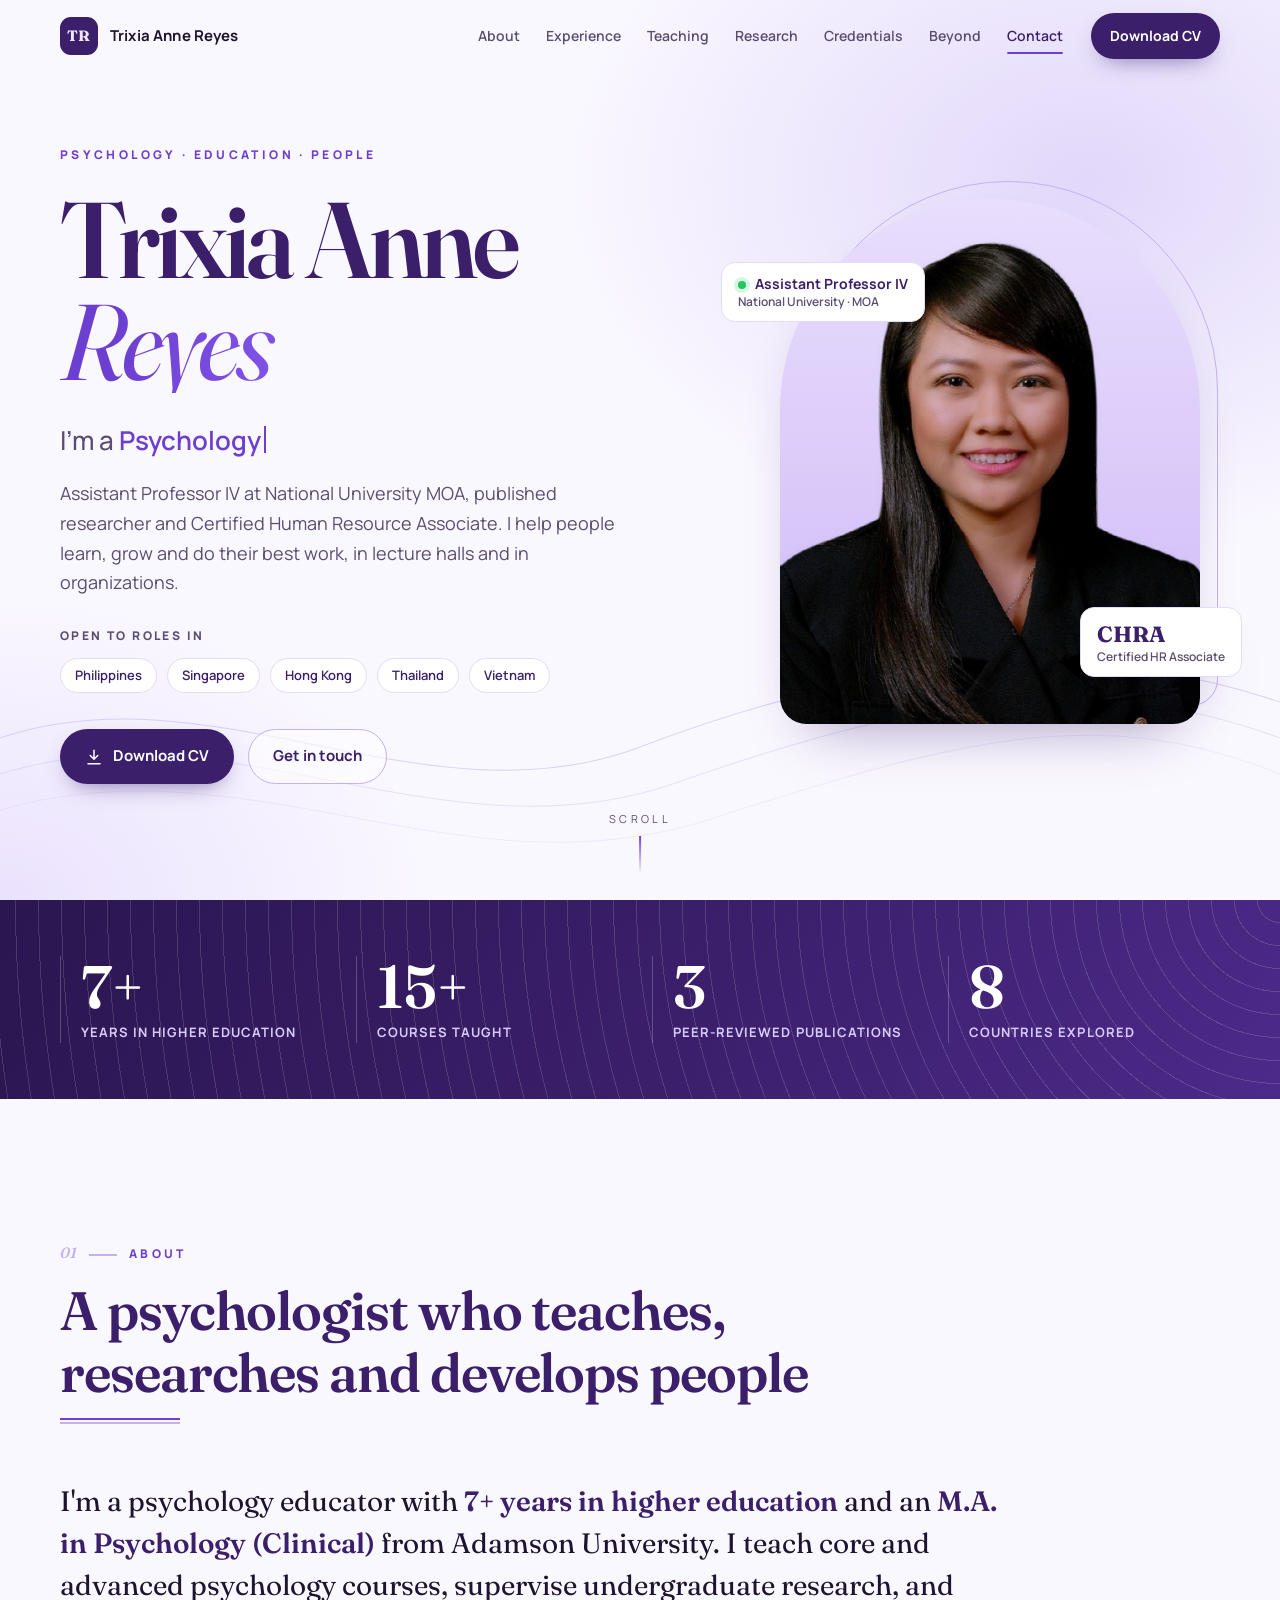
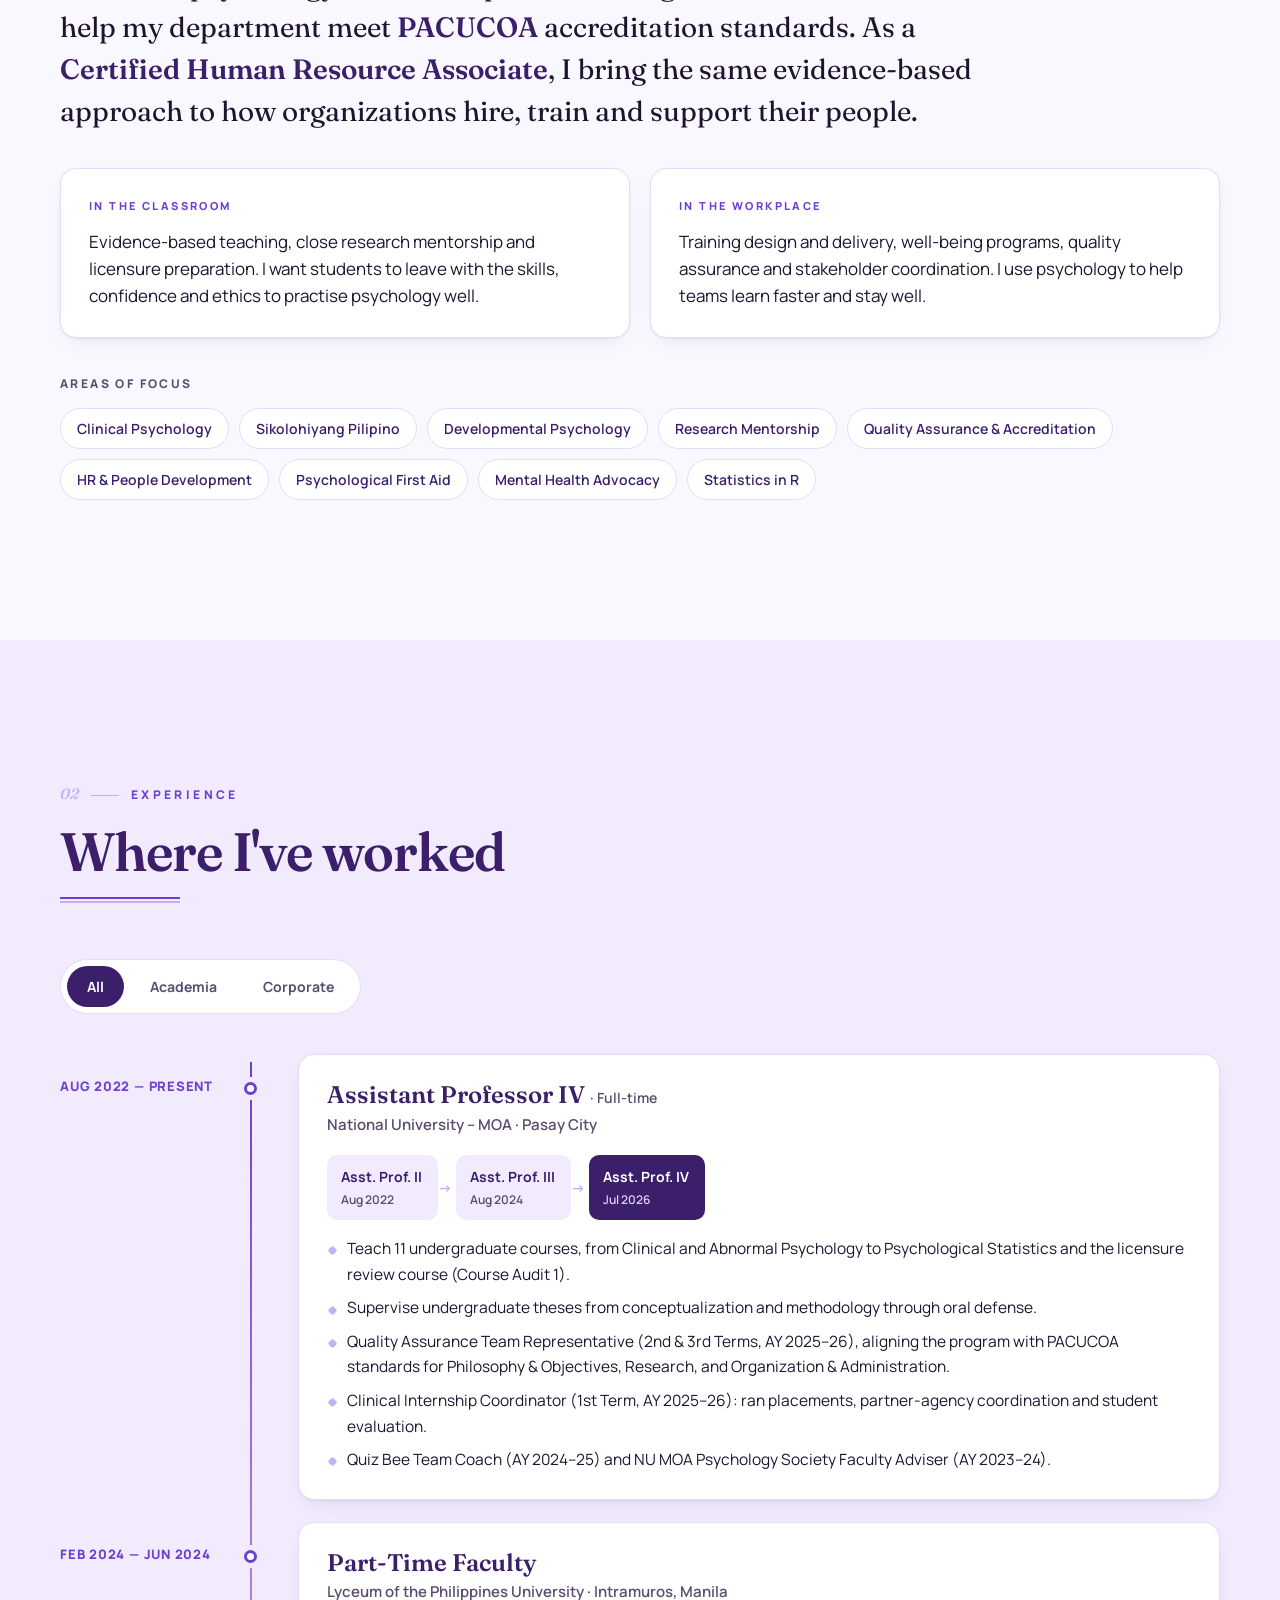
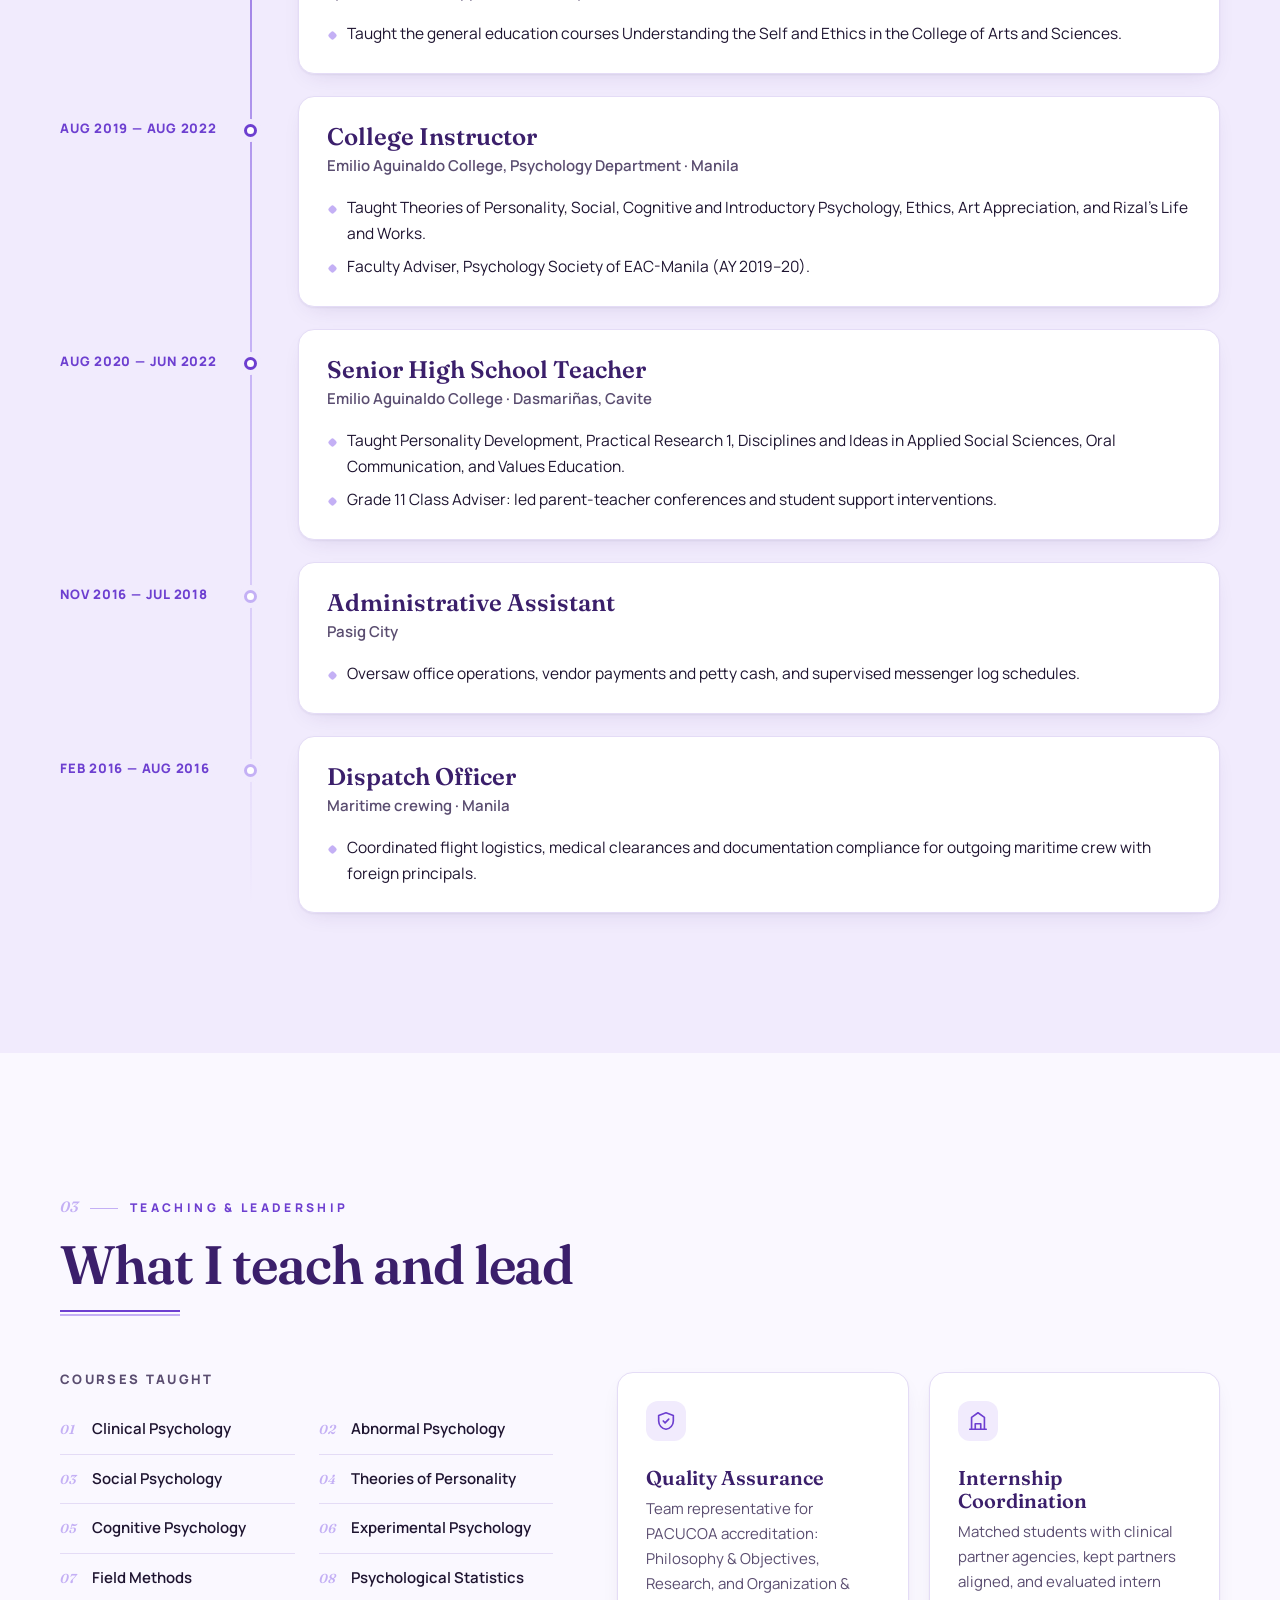
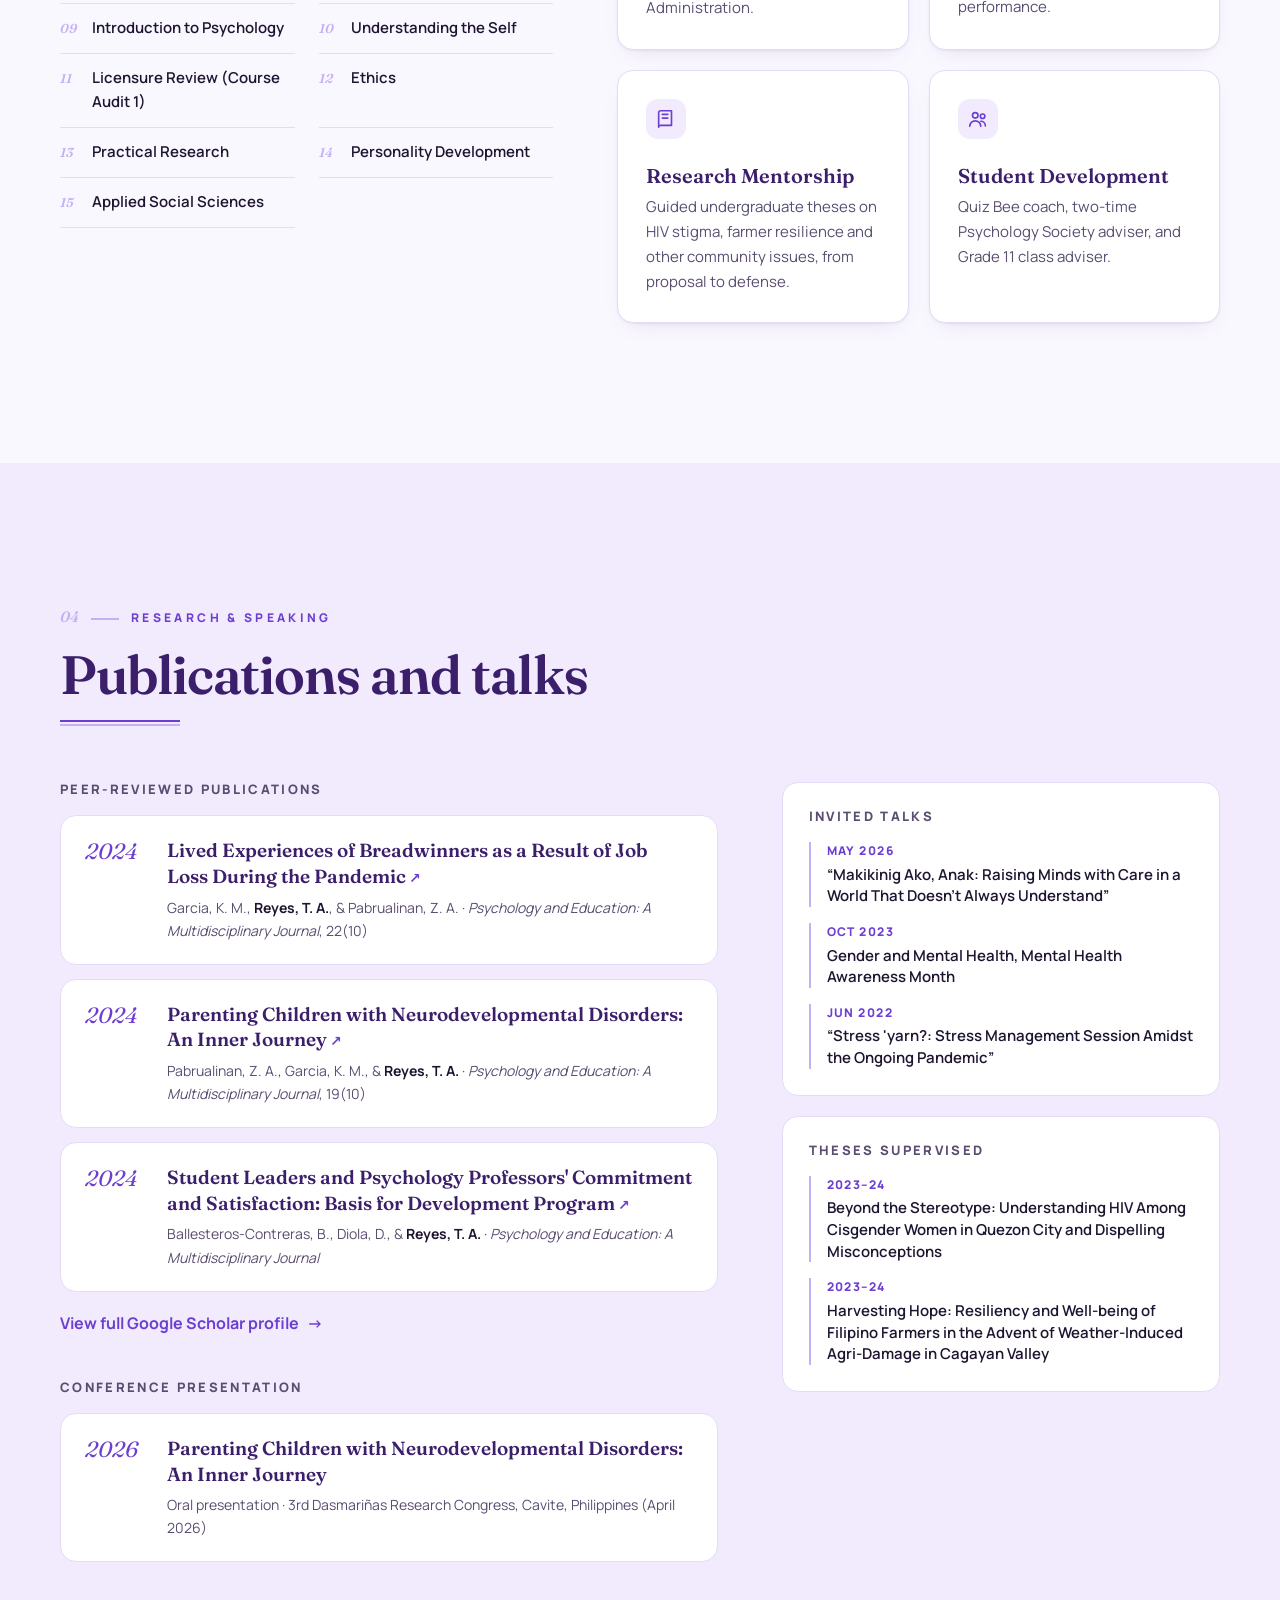
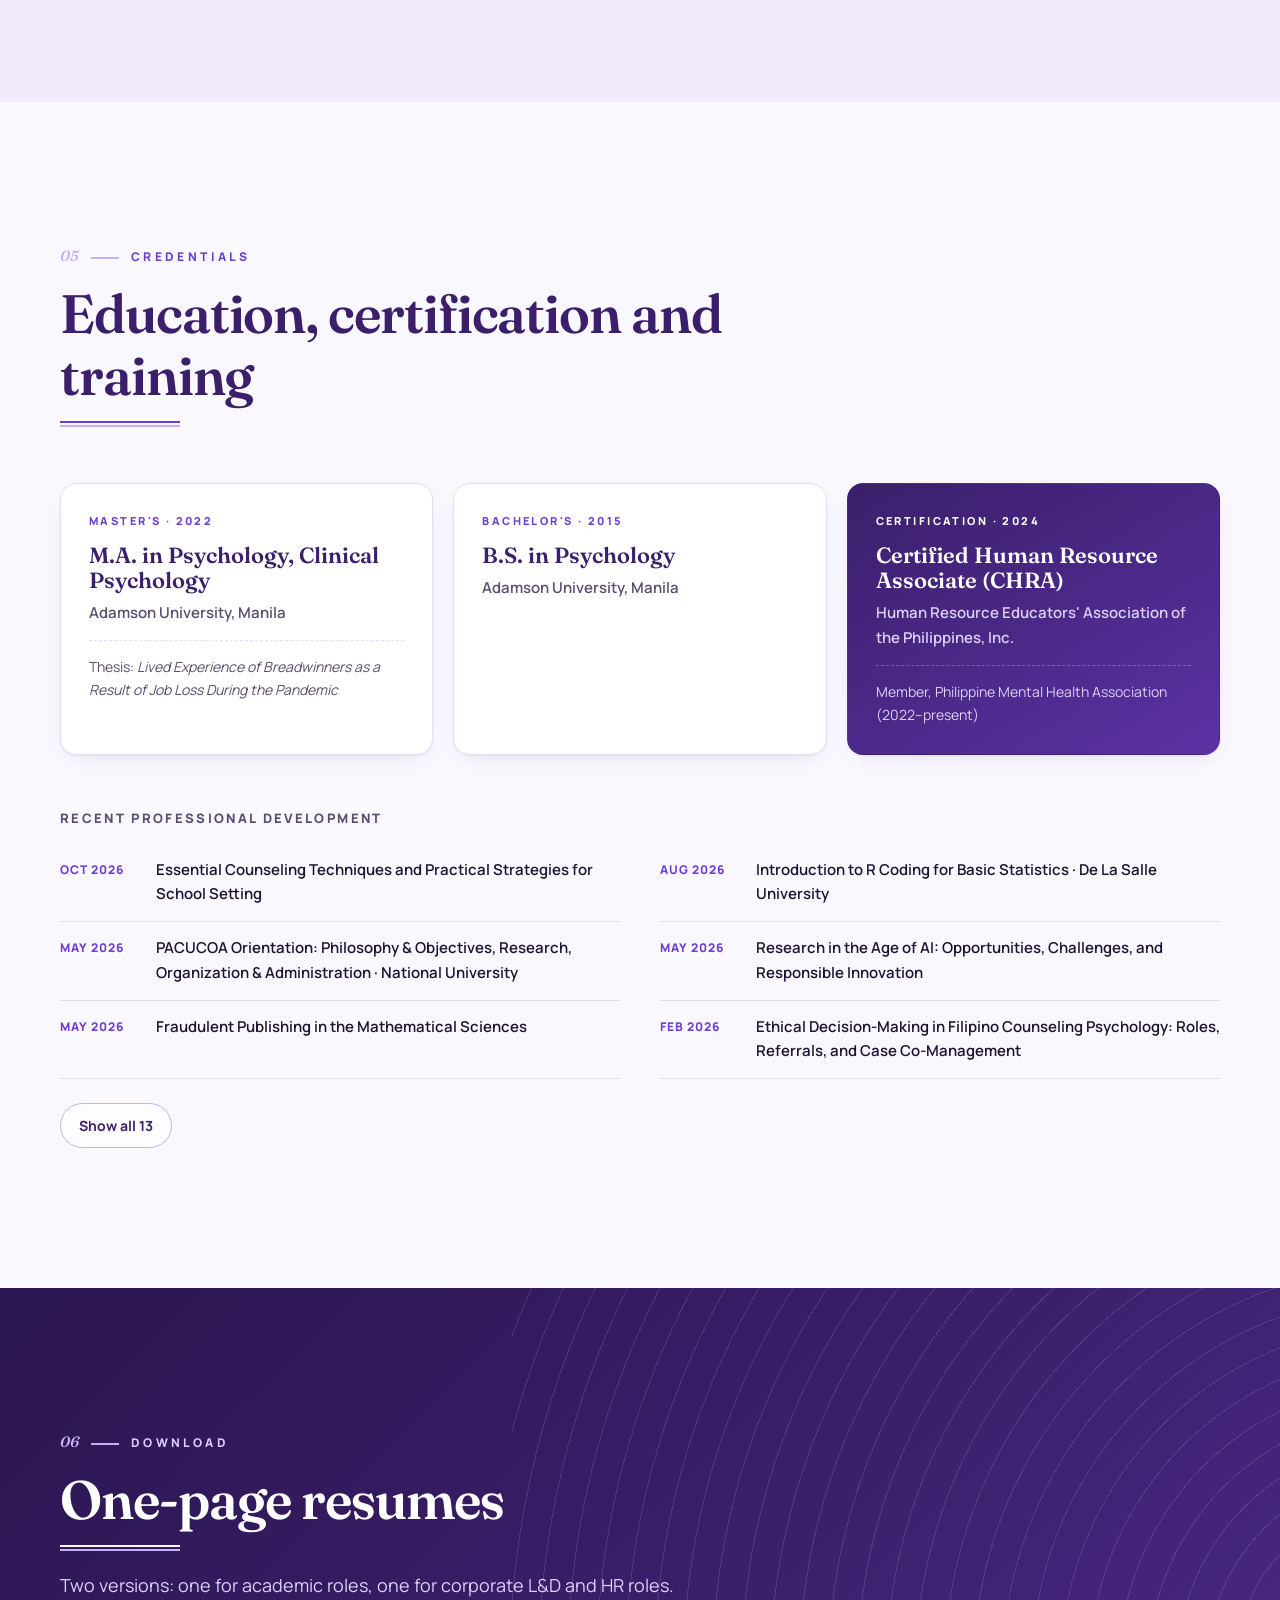
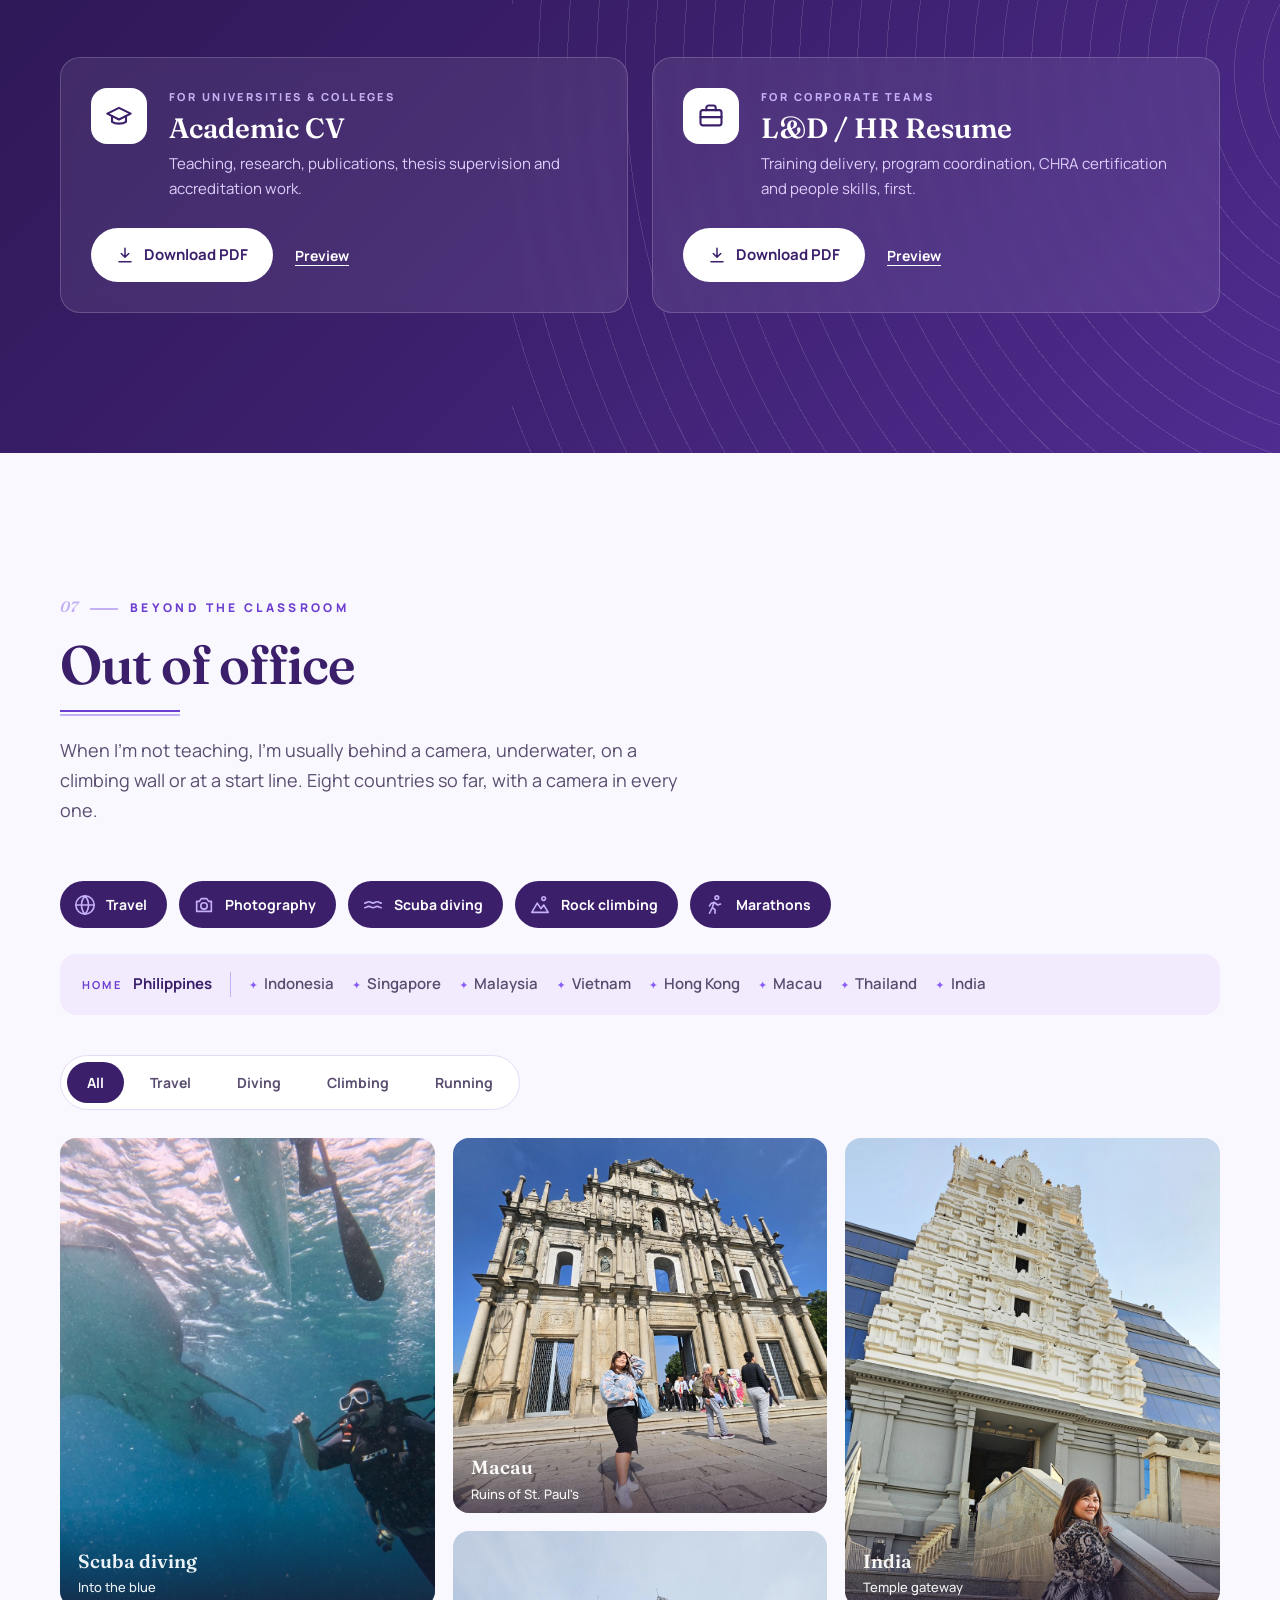
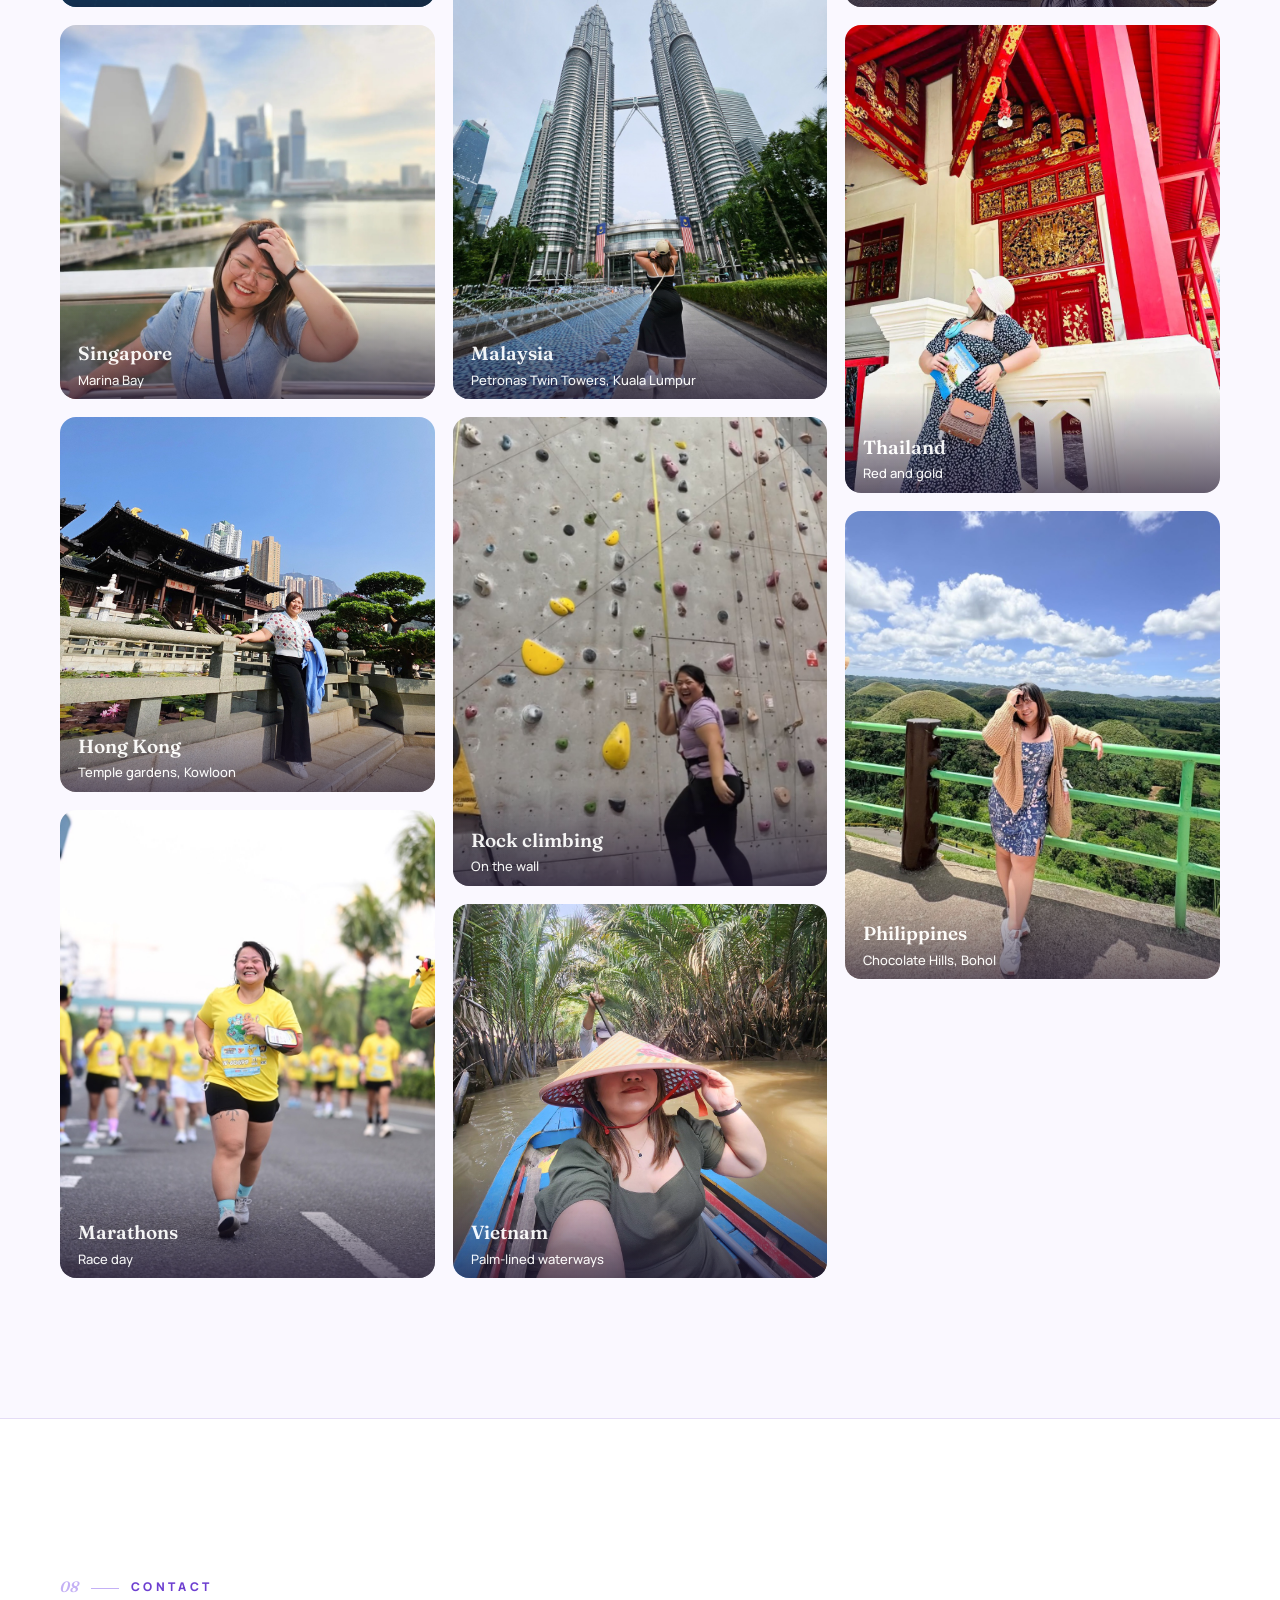
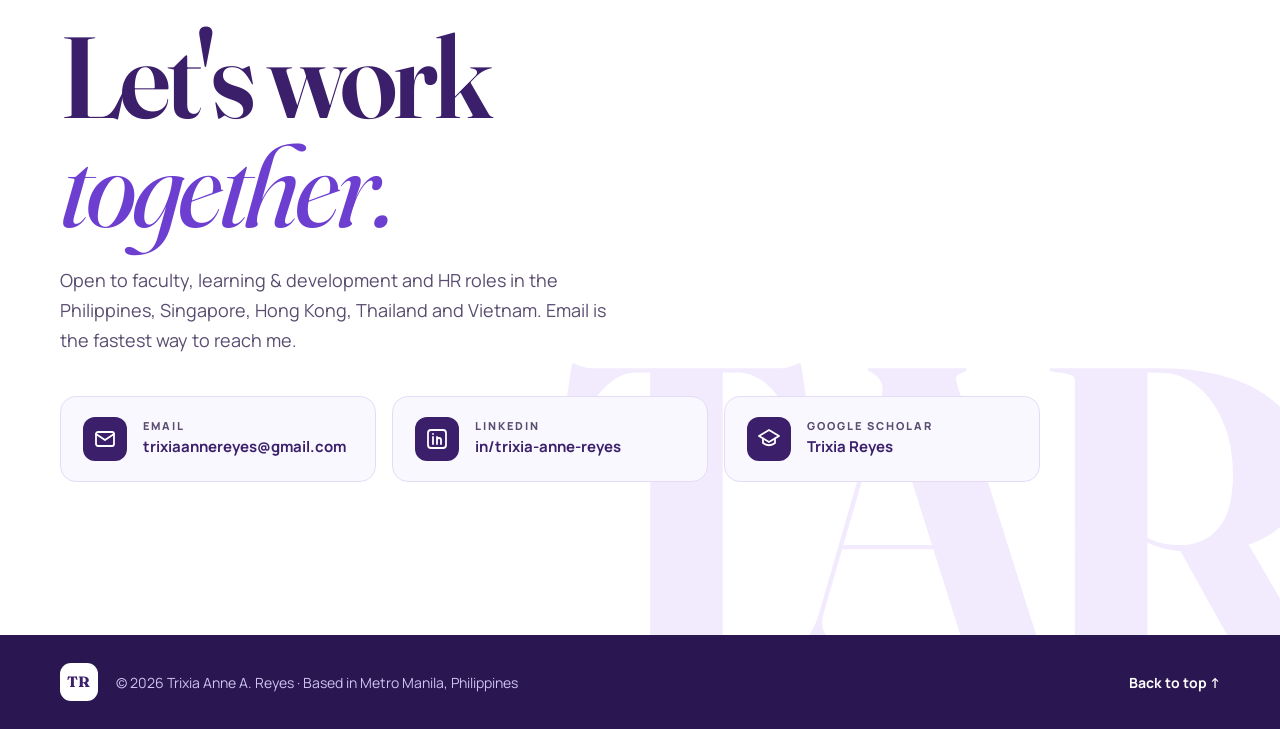
==== index.html @ b6a19949 "Portfolio site for Trixia Anne Reyes Single-page static site (purple theme) with intro animation, sc" ====
<!doctype html>
<html lang="en">
<head>
  <meta charset="utf-8">
  <meta name="viewport" content="width=device-width, initial-scale=1">
  <title>Trixia Anne Reyes · Psychology Educator & HR Professional</title>
  <meta name="description" content="Trixia Anne A. Reyes — Assistant Professor IV of Psychology at National University MOA, published researcher and Certified Human Resource Associate. Open to academic, L&D and HR roles across Southeast Asia and Hong Kong.">
  <meta property="og:title" content="Trixia Anne Reyes · Psychology Educator & HR Professional">
  <meta property="og:description" content="Psychology educator, researcher and Certified HR Associate. Open to academic, L&D and HR roles in PH, TH, VN, HK and SG.">
  <meta property="og:image" content="https://sur-akash.github.io/trixia-anne-reyes/assets/img/profile.jpg">
  <meta property="og:url" content="https://sur-akash.github.io/trixia-anne-reyes/">
  <link rel="canonical" href="https://sur-akash.github.io/trixia-anne-reyes/">
  <meta property="og:type" content="website">
  <meta name="theme-color" content="#3b1f6b">
  <link rel="icon" href="data:image/svg+xml,%3Csvg xmlns='http://www.w3.org/2000/svg' viewBox='0 0 64 64'%3E%3Crect width='64' height='64' rx='14' fill='%233b1f6b'/%3E%3Ctext x='32' y='42' font-family='Georgia,serif' font-size='26' font-weight='700' text-anchor='middle' fill='%23e9e0fb'%3ETR%3C/text%3E%3C/svg%3E">
  <link rel="preconnect" href="https://fonts.googleapis.com">
  <link rel="preconnect" href="https://fonts.gstatic.com" crossorigin>
  <link href="https://fonts.googleapis.com/css2?family=Fraunces:ital,opsz,wght@0,9..144,400;0,9..144,600;0,9..144,700;1,9..144,400;1,9..144,600&family=Manrope:wght@400;500;600;700;800&display=swap" rel="stylesheet">
  <link rel="stylesheet" href="styles.css">
</head>
<body>

  <!-- Intro (BigHit-style monogram) -->
  <div class="intro" id="intro" aria-hidden="true">
    <div class="intro__mark">
      <span class="intro__letter">T</span><span class="intro__letter">A</span><span class="intro__letter">R</span>
    </div>
    <p class="intro__sub">Trixia Anne Reyes</p>
  </div>

  <a class="skip" href="#main">Skip to content</a>

  <!-- Header / Nav -->
  <header class="nav" id="nav">
    <div class="nav__inner">
      <a href="#home" class="nav__brand" aria-label="Trixia Anne Reyes, home">
        <span class="nav__mono">TR</span>
        <span class="nav__name">Trixia Anne Reyes</span>
      </a>
      <nav class="nav__links" id="navLinks" aria-label="Primary">
        <a href="#about">About</a>
        <a href="#experience">Experience</a>
        <a href="#teaching">Teaching</a>
        <a href="#research">Research</a>
        <a href="#credentials">Credentials</a>
        <a href="#beyond">Beyond</a>
        <a href="#contact">Contact</a>
      </nav>
      <a href="#resume" class="btn btn--primary btn--sm nav__cta">Download CV</a>
      <button class="nav__toggle" id="navToggle" aria-label="Open menu" aria-expanded="false" aria-controls="navLinks">
        <span></span><span></span>
      </button>
    </div>
    <div class="progress" id="progress"></div>
  </header>

  <main id="main">

    <!-- HERO -->
    <section class="hero" id="home">
      <svg class="hero__waves" viewBox="0 0 1440 600" preserveAspectRatio="none" aria-hidden="true">
        <path d="M0 420 C 240 340, 480 520, 720 430 S 1200 300, 1440 380" />
        <path d="M0 460 C 260 380, 500 560, 760 470 S 1220 340, 1440 420" />
        <path d="M0 500 C 280 420, 520 600, 800 510 S 1240 380, 1440 460" />
      </svg>
      <div class="container hero__grid">
        <div class="hero__text">
          <p class="eyebrow reveal">Psychology · Education · People</p>
          <h1 class="hero__name reveal">
            <span>Trixia Anne</span>
            <span class="hero__name-last">Reyes</span>
          </h1>
          <p class="hero__typed reveal" aria-live="polite">
            <span class="typed__static">I'm a</span>
            <span class="typed" id="typed">Psychology Educator</span><span class="typed__caret" aria-hidden="true"></span>
          </p>
          <p class="hero__lead reveal">
            Assistant Professor IV at National University&nbsp;MOA, published researcher and Certified Human Resource Associate. I help people learn, grow and do their best work, in lecture halls and in organizations.
          </p>
          <div class="hero__open reveal">
            <span class="hero__open-label">Open to roles in</span>
            <ul class="chips chips--flags">
              <li>Philippines</li><li>Singapore</li><li>Hong Kong</li><li>Thailand</li><li>Vietnam</li>
            </ul>
          </div>
          <div class="hero__actions reveal">
            <a href="#resume" class="btn btn--primary">
              <svg viewBox="0 0 24 24" aria-hidden="true"><path d="M12 3v12m0 0-5-5m5 5 5-5M4 21h16"/></svg>
              Download CV
            </a>
            <a href="#contact" class="btn btn--ghost">Get in touch</a>
          </div>
        </div>

        <div class="hero__visual reveal">
          <div class="portrait">
            <div class="portrait__ring"></div>
            <div class="portrait__frame">
              <img src="assets/img/profile.jpg" alt="Portrait of Trixia Anne Reyes" width="640" height="640">
            </div>
            <div class="portrait__badge portrait__badge--top">
              <span class="badge-dot"></span>
              Assistant Professor IV
              <small>National University · MOA</small>
            </div>
            <div class="portrait__badge portrait__badge--bottom">
              <strong>CHRA</strong>
              <small>Certified HR Associate</small>
            </div>
          </div>
        </div>
      </div>
      <a href="#about" class="scroll-cue" aria-label="Scroll to About">
        <span>Scroll</span><i></i>
      </a>
    </section>

    <!-- STATS BAND -->
    <section class="stats" aria-label="At a glance">
      <div class="container stats__grid">
        <div class="stat reveal"><span class="stat__num" data-count="7" data-suffix="+">0</span><span class="stat__label">Years in higher education</span></div>
        <div class="stat reveal"><span class="stat__num" data-count="15" data-suffix="+">0</span><span class="stat__label">Courses taught</span></div>
        <div class="stat reveal"><span class="stat__num" data-count="3">0</span><span class="stat__label">Peer-reviewed publications</span></div>
        <div class="stat reveal"><span class="stat__num" data-count="8">0</span><span class="stat__label">Countries explored</span></div>
      </div>
    </section>

    <!-- ABOUT -->
    <section class="section" id="about">
      <div class="container">
        <header class="section__head reveal">
          <p class="eyebrow"><span class="eyebrow__num">01</span> About</p>
          <h2 class="section__title">A psychologist who teaches, researches and develops people</h2>
        </header>

        <div class="about__grid">
          <p class="about__lead reveal">
            I'm a psychology educator with <strong>7+ years in higher education</strong> and an <strong>M.A. in Psychology (Clinical)</strong> from Adamson University. I teach core and advanced psychology courses, supervise undergraduate research, and help my department meet <strong>PACUCOA</strong> accreditation standards. As a <strong>Certified Human Resource Associate</strong>, I bring the same evidence-based approach to how organizations hire, train and support their people.
          </p>

          <div class="cards cards--2">
            <article class="card reveal">
              <p class="card__kicker">In the classroom</p>
              <p class="card__body">Evidence-based teaching, close research mentorship and licensure preparation. I want students to leave with the skills, confidence and ethics to practise psychology well.</p>
            </article>
            <article class="card reveal">
              <p class="card__kicker">In the workplace</p>
              <p class="card__body">Training design and delivery, well-being programs, quality assurance and stakeholder coordination. I use psychology to help teams learn faster and stay well.</p>
            </article>
          </div>

          <div class="focus reveal">
            <p class="focus__label">Areas of focus</p>
            <ul class="chips">
              <li>Clinical Psychology</li>
              <li>Sikolohiyang Pilipino</li>
              <li>Developmental Psychology</li>
              <li>Research Mentorship</li>
              <li>Quality Assurance &amp; Accreditation</li>
              <li>HR &amp; People Development</li>
              <li>Psychological First Aid</li>
              <li>Mental Health Advocacy</li>
              <li>Statistics in R</li>
            </ul>
          </div>
        </div>
      </div>
    </section>

    <!-- EXPERIENCE -->
    <section class="section section--tint" id="experience">
      <div class="container">
        <header class="section__head reveal">
          <p class="eyebrow"><span class="eyebrow__num">02</span> Experience</p>
          <h2 class="section__title">Where I've worked</h2>
        </header>

        <div class="tabs reveal" role="tablist" aria-label="Filter experience">
          <button class="tab is-active" role="tab" aria-selected="true" data-filter="all">All</button>
          <button class="tab" role="tab" aria-selected="false" data-filter="academe">Academia</button>
          <button class="tab" role="tab" aria-selected="false" data-filter="corporate">Corporate</button>
        </div>

        <ol class="timeline">
          <li class="tl reveal" data-type="academe">
            <div class="tl__date">Aug 2022 — Present</div>
            <div class="tl__card">
              <h3 class="tl__role">Assistant Professor IV <span>· Full-time</span></h3>
              <p class="tl__org">National University – MOA · Pasay City</p>
              <ol class="promo" aria-label="Promotion path">
                <li><span>Asst. Prof. II</span><small>Aug 2022</small></li>
                <li><span>Asst. Prof. III</span><small>Aug 2024</small></li>
                <li class="is-current"><span>Asst. Prof. IV</span><small>Jul 2026</small></li>
              </ol>
              <ul class="tl__list">
                <li>Teach 11 undergraduate courses, from Clinical and Abnormal Psychology to Psychological Statistics and the licensure review course (Course Audit 1).</li>
                <li>Supervise undergraduate theses from conceptualization and methodology through oral defense.</li>
                <li>Quality Assurance Team Representative (2nd &amp; 3rd Terms, AY 2025–26), aligning the program with PACUCOA standards for Philosophy &amp; Objectives, Research, and Organization &amp; Administration.</li>
                <li>Clinical Internship Coordinator (1st Term, AY 2025–26): ran placements, partner-agency coordination and student evaluation.</li>
                <li>Quiz Bee Team Coach (AY 2024–25) and NU MOA Psychology Society Faculty Adviser (AY 2023–24).</li>
              </ul>
            </div>
          </li>

          <li class="tl reveal" data-type="academe">
            <div class="tl__date">Feb 2024 — Jun 2024</div>
            <div class="tl__card">
              <h3 class="tl__role">Part-Time Faculty</h3>
              <p class="tl__org">Lyceum of the Philippines University · Intramuros, Manila</p>
              <ul class="tl__list">
                <li>Taught the general education courses Understanding the Self and Ethics in the College of Arts and Sciences.</li>
              </ul>
            </div>
          </li>

          <li class="tl reveal" data-type="academe">
            <div class="tl__date">Aug 2019 — Aug 2022</div>
            <div class="tl__card">
              <h3 class="tl__role">College Instructor</h3>
              <p class="tl__org">Emilio Aguinaldo College, Psychology Department · Manila</p>
              <ul class="tl__list">
                <li>Taught Theories of Personality, Social, Cognitive and Introductory Psychology, Ethics, Art Appreciation, and Rizal's Life and Works.</li>
                <li>Faculty Adviser, Psychology Society of EAC-Manila (AY 2019–20).</li>
              </ul>
            </div>
          </li>

          <li class="tl reveal" data-type="academe">
            <div class="tl__date">Aug 2020 — Jun 2022</div>
            <div class="tl__card">
              <h3 class="tl__role">Senior High School Teacher</h3>
              <p class="tl__org">Emilio Aguinaldo College · Dasmariñas, Cavite</p>
              <ul class="tl__list">
                <li>Taught Personality Development, Practical Research 1, Disciplines and Ideas in Applied Social Sciences, Oral Communication, and Values Education.</li>
                <li>Grade 11 Class Adviser: led parent-teacher conferences and student support interventions.</li>
              </ul>
            </div>
          </li>

          <li class="tl reveal" data-type="corporate">
            <div class="tl__date">Nov 2016 — Jul 2018</div>
            <div class="tl__card">
              <h3 class="tl__role">Administrative Assistant</h3>
              <p class="tl__org">Pasig City</p>
              <ul class="tl__list">
                <li>Oversaw office operations, vendor payments and petty cash, and supervised messenger log schedules.</li>
              </ul>
            </div>
          </li>

          <li class="tl reveal" data-type="corporate">
            <div class="tl__date">Feb 2016 — Aug 2016</div>
            <div class="tl__card">
              <h3 class="tl__role">Dispatch Officer</h3>
              <p class="tl__org">Maritime crewing · Manila</p>
              <ul class="tl__list">
                <li>Coordinated flight logistics, medical clearances and documentation compliance for outgoing maritime crew with foreign principals.</li>
              </ul>
            </div>
          </li>
        </ol>
      </div>
    </section>

    <!-- TEACHING & LEADERSHIP -->
    <section class="section" id="teaching">
      <div class="container">
        <header class="section__head reveal">
          <p class="eyebrow"><span class="eyebrow__num">03</span> Teaching &amp; Leadership</p>
          <h2 class="section__title">What I teach and lead</h2>
        </header>

        <div class="teach__grid">
          <div class="reveal">
            <h3 class="sub">Courses taught</h3>
            <ul class="courses">
              <li>Clinical Psychology</li>
              <li>Abnormal Psychology</li>
              <li>Social Psychology</li>
              <li>Theories of Personality</li>
              <li>Cognitive Psychology</li>
              <li>Experimental Psychology</li>
              <li>Field Methods</li>
              <li>Psychological Statistics</li>
              <li>Introduction to Psychology</li>
              <li>Understanding the Self</li>
              <li>Licensure Review (Course Audit 1)</li>
              <li>Ethics</li>
              <li>Practical Research</li>
              <li>Personality Development</li>
              <li>Applied Social Sciences</li>
            </ul>
          </div>

          <div class="cards cards--lead">
            <article class="card card--icon reveal">
              <svg viewBox="0 0 24 24" aria-hidden="true"><path d="M12 3 4 6v6c0 4.5 3.4 8.3 8 9 4.6-.7 8-4.5 8-9V6l-8-3Z"/><path d="m9 12 2 2 4-4"/></svg>
              <h4>Quality Assurance</h4>
              <p>Team representative for PACUCOA accreditation: Philosophy &amp; Objectives, Research, and Organization &amp; Administration.</p>
            </article>
            <article class="card card--icon reveal">
              <svg viewBox="0 0 24 24" aria-hidden="true"><path d="M3 21h18M5 21V8l7-5 7 5v13"/><path d="M9 21v-6h6v6"/></svg>
              <h4>Internship Coordination</h4>
              <p>Matched students with clinical partner agencies, kept partners aligned, and evaluated intern performance.</p>
            </article>
            <article class="card card--icon reveal">
              <svg viewBox="0 0 24 24" aria-hidden="true"><path d="M4 19.5V5a2 2 0 0 1 2-2h12v16H6a2 2 0 0 0-2 2Z"/><path d="M8 7h6M8 11h6"/></svg>
              <h4>Research Mentorship</h4>
              <p>Guided undergraduate theses on HIV stigma, farmer resilience and other community issues, from proposal to defense.</p>
            </article>
            <article class="card card--icon reveal">
              <svg viewBox="0 0 24 24" aria-hidden="true"><circle cx="9" cy="8" r="3"/><circle cx="17" cy="9" r="2.5"/><path d="M3 20c0-3.3 2.7-6 6-6s6 2.7 6 6M15 14.5c2.8 0 5 2 5 5"/></svg>
              <h4>Student Development</h4>
              <p>Quiz Bee coach, two-time Psychology Society adviser, and Grade 11 class adviser.</p>
            </article>
          </div>
        </div>
      </div>
    </section>

    <!-- RESEARCH & SPEAKING -->
    <section class="section section--tint" id="research">
      <div class="container">
        <header class="section__head reveal">
          <p class="eyebrow"><span class="eyebrow__num">04</span> Research &amp; Speaking</p>
          <h2 class="section__title">Publications and talks</h2>
        </header>

        <div class="research__grid">
          <div>
            <h3 class="sub reveal">Peer-reviewed publications</h3>
            <ul class="pubs">
              <li class="pub reveal">
                <span class="pub__year">2024</span>
                <div>
                  <a class="pub__title" href="https://scholar.google.com/citations?view_op=view_citation&hl=en&user=jtQHCsMAAAAJ&citation_for_view=jtQHCsMAAAAJ:qjMakFHDy7sC" target="_blank" rel="noopener">Lived Experiences of Breadwinners as a Result of Job Loss During the Pandemic</a>
                  <p class="pub__meta">Garcia, K. M., <b>Reyes, T. A.</b>, &amp; Pabrualinan, Z. A. · <i>Psychology and Education: A Multidisciplinary Journal</i>, 22(10)</p>
                </div>
              </li>
              <li class="pub reveal">
                <span class="pub__year">2024</span>
                <div>
                  <a class="pub__title" href="https://scholar.google.com/citations?view_op=view_citation&hl=en&user=jtQHCsMAAAAJ&citation_for_view=jtQHCsMAAAAJ:2osOgNQ5qMEC" target="_blank" rel="noopener">Parenting Children with Neurodevelopmental Disorders: An Inner Journey</a>
                  <p class="pub__meta">Pabrualinan, Z. A., Garcia, K. M., &amp; <b>Reyes, T. A.</b> · <i>Psychology and Education: A Multidisciplinary Journal</i>, 19(10)</p>
                </div>
              </li>
              <li class="pub reveal">
                <span class="pub__year">2024</span>
                <div>
                  <a class="pub__title" href="https://scholar.google.com/citations?view_op=view_citation&hl=en&user=jtQHCsMAAAAJ&citation_for_view=jtQHCsMAAAAJ:d1gkVwhDpl0C" target="_blank" rel="noopener">Student Leaders and Psychology Professors' Commitment and Satisfaction: Basis for Development Program</a>
                  <p class="pub__meta">Ballesteros-Contreras, B., Diola, D., &amp; <b>Reyes, T. A.</b> · <i>Psychology and Education: A Multidisciplinary Journal</i></p>
                </div>
              </li>
            </ul>
            <a class="link-arrow reveal" href="https://scholar.google.com/citations?hl=en&user=jtQHCsMAAAAJ" target="_blank" rel="noopener">View full Google Scholar profile</a>

            <h3 class="sub reveal">Conference presentation</h3>
            <ul class="pubs">
              <li class="pub reveal">
                <span class="pub__year">2026</span>
                <div>
                  <p class="pub__title">Parenting Children with Neurodevelopmental Disorders: An Inner Journey</p>
                  <p class="pub__meta">Oral presentation · 3rd Dasmariñas Research Congress, Cavite, Philippines (April 2026)</p>
                </div>
              </li>
            </ul>
          </div>

          <aside class="research__side">
            <div class="panel reveal">
              <h3 class="sub">Invited talks</h3>
              <ul class="talks">
                <li><span>May 2026</span>“Makikinig Ako, Anak: Raising Minds with Care in a World That Doesn't Always Understand”</li>
                <li><span>Oct 2023</span>Gender and Mental Health, Mental Health Awareness Month</li>
                <li><span>Jun 2022</span>“Stress 'yarn?: Stress Management Session Amidst the Ongoing Pandemic”</li>
              </ul>
            </div>
            <div class="panel reveal">
              <h3 class="sub">Theses supervised</h3>
              <ul class="talks">
                <li><span>2023–24</span>Beyond the Stereotype: Understanding HIV Among Cisgender Women in Quezon City and Dispelling Misconceptions</li>
                <li><span>2023–24</span>Harvesting Hope: Resiliency and Well-being of Filipino Farmers in the Advent of Weather-Induced Agri-Damage in Cagayan Valley</li>
              </ul>
            </div>
          </aside>
        </div>
      </div>
    </section>

    <!-- CREDENTIALS -->
    <section class="section" id="credentials">
      <div class="container">
        <header class="section__head reveal">
          <p class="eyebrow"><span class="eyebrow__num">05</span> Credentials</p>
          <h2 class="section__title">Education, certification and training</h2>
        </header>

        <div class="cards cards--3">
          <article class="card cred reveal">
            <p class="card__kicker">Master's · 2022</p>
            <h3>M.A. in Psychology, Clinical Psychology</h3>
            <p class="cred__org">Adamson University, Manila</p>
            <p class="cred__note">Thesis: <i>Lived Experience of Breadwinners as a Result of Job Loss During the Pandemic</i></p>
          </article>
          <article class="card cred reveal">
            <p class="card__kicker">Bachelor's · 2015</p>
            <h3>B.S. in Psychology</h3>
            <p class="cred__org">Adamson University, Manila</p>
          </article>
          <article class="card cred cred--feature reveal">
            <p class="card__kicker">Certification · 2024</p>
            <h3>Certified Human Resource Associate (CHRA)</h3>
            <p class="cred__org">Human Resource Educators' Association of the Philippines, Inc.</p>
            <p class="cred__note">Member, Philippine Mental Health Association (2022–present)</p>
          </article>
        </div>

        <div class="training reveal">
          <h3 class="sub">Recent professional development</h3>
          <ul class="training__list" id="trainingList">
            <li><span>Oct 2026</span>Essential Counseling Techniques and Practical Strategies for School Setting</li>
            <li><span>Aug 2026</span>Introduction to R Coding for Basic Statistics · De La Salle University</li>
            <li><span>May 2026</span>PACUCOA Orientation: Philosophy &amp; Objectives, Research, Organization &amp; Administration · National University</li>
            <li><span>May 2026</span>Research in the Age of AI: Opportunities, Challenges, and Responsible Innovation</li>
            <li><span>May 2026</span>Fraudulent Publishing in the Mathematical Sciences</li>
            <li><span>Feb 2026</span>Ethical Decision-Making in Filipino Counseling Psychology: Roles, Referrals, and Case Co-Management</li>
            <li class="is-extra"><span>Jan 2026</span>Sports Psychology for Coaching: Integrating Sikolohiyang Pilipino in Athlete Development · Inspire Sports Academy</li>
            <li class="is-extra"><span>Nov 2025</span>Psychological First Aid (PFA) Training · National Child Traumatic Stress Network</li>
            <li class="is-extra"><span>Nov 2024</span>Adapting Graduate Dissertation and Master's Thesis into Journal Articles</li>
            <li class="is-extra"><span>Oct 2024</span>Research Ethics: Ethics, Integrity, and Publications</li>
            <li class="is-extra"><span>Oct 2024</span>Pakikipagkapwa Analytics and its Policy Implications: A Public Webinar on Culturomics</li>
            <li class="is-extra"><span>Oct 2024</span>Open Talk: Pananaw at Pagtanggap sa Sikolohiyang Pilipino sa mga Rehiyong Di-Tagalog</li>
            <li class="is-extra"><span>Feb 2020</span>Analyzing and Presenting Mixed Methods Data · UP Manila / NTTC-HP</li>
          </ul>
          <button class="btn btn--ghost btn--sm" id="trainingToggle" aria-expanded="false" aria-controls="trainingList">Show all 13</button>
        </div>
      </div>
    </section>

    <!-- RESUME DOWNLOAD -->
    <section class="section section--band" id="resume">
      <div class="container">
        <header class="section__head section__head--light reveal">
          <p class="eyebrow"><span class="eyebrow__num">06</span> Download</p>
          <h2 class="section__title">One-page resumes</h2>
          <p class="section__intro">Two versions: one for academic roles, one for corporate L&amp;D and HR roles.</p>
        </header>

        <div class="downloads">
          <article class="dl reveal">
            <div class="dl__icon" aria-hidden="true">
              <svg viewBox="0 0 24 24"><path d="M22 10 12 5 2 10l10 5 10-5Z"/><path d="M6 12v5c3 2 9 2 12 0v-5"/></svg>
            </div>
            <div class="dl__body">
              <p class="card__kicker">For universities &amp; colleges</p>
              <h3>Academic CV</h3>
              <p>Teaching, research, publications, thesis supervision and accreditation work.</p>
            </div>
            <div class="dl__actions">
              <a class="btn btn--light" href="assets/docs/Trixia_Reyes_Academic_CV.pdf" download>
                <svg viewBox="0 0 24 24" aria-hidden="true"><path d="M12 3v12m0 0-5-5m5 5 5-5M4 21h16"/></svg>
                Download PDF
              </a>
              <a class="dl__view" href="assets/docs/Trixia_Reyes_Academic_CV.pdf" target="_blank" rel="noopener">Preview</a>
            </div>
          </article>

          <article class="dl reveal">
            <div class="dl__icon" aria-hidden="true">
              <svg viewBox="0 0 24 24"><rect x="3" y="7" width="18" height="13" rx="2"/><path d="M8 7V5a2 2 0 0 1 2-2h4a2 2 0 0 1 2 2v2M3 13h18"/></svg>
            </div>
            <div class="dl__body">
              <p class="card__kicker">For corporate teams</p>
              <h3>L&amp;D / HR Resume</h3>
              <p>Training delivery, program coordination, CHRA certification and people skills, first.</p>
            </div>
            <div class="dl__actions">
              <a class="btn btn--light" href="assets/docs/Trixia_Reyes_LD_HR_Resume.pdf" download>
                <svg viewBox="0 0 24 24" aria-hidden="true"><path d="M12 3v12m0 0-5-5m5 5 5-5M4 21h16"/></svg>
                Download PDF
              </a>
              <a class="dl__view" href="assets/docs/Trixia_Reyes_LD_HR_Resume.pdf" target="_blank" rel="noopener">Preview</a>
            </div>
          </article>
        </div>
      </div>
    </section>

    <!-- BEYOND THE CLASSROOM -->
    <section class="section" id="beyond">
      <div class="container">
        <header class="section__head reveal">
          <p class="eyebrow"><span class="eyebrow__num">07</span> Beyond the Classroom</p>
          <h2 class="section__title">Out of office</h2>
          <p class="section__intro">When I'm not teaching, I'm usually behind a camera, underwater, on a climbing wall or at a start line. Eight countries so far, with a camera in every one.</p>
        </header>

        <ul class="hobbies reveal">
          <li><svg viewBox="0 0 24 24" aria-hidden="true"><path d="M2 12h20M12 2a15 15 0 0 1 0 20M12 2a15 15 0 0 0 0 20"/><circle cx="12" cy="12" r="10"/></svg>Travel</li>
          <li><svg viewBox="0 0 24 24" aria-hidden="true"><path d="M4 8h3l2-3h6l2 3h3v11H4z"/><circle cx="12" cy="13" r="3.5"/></svg>Photography</li>
          <li><svg viewBox="0 0 24 24" aria-hidden="true"><path d="M3 10c2 0 2-1.5 4.5-1.5S10 10 12 10s2-1.5 4.5-1.5S19 10 21 10M3 15c2 0 2-1.5 4.5-1.5S10 15 12 15s2-1.5 4.5-1.5S19 15 21 15"/></svg>Scuba diving</li>
          <li><svg viewBox="0 0 24 24" aria-hidden="true"><path d="m3 20 6-10 4 6 3-4 5 8z"/><circle cx="16" cy="5" r="2"/></svg>Rock climbing</li>
          <li><svg viewBox="0 0 24 24" aria-hidden="true"><circle cx="14" cy="4" r="2"/><path d="m6 21 3-6 3 2v4M9 15l2-6 4 3 3-1M11 9l-3 1-2 3"/></svg>Marathons</li>
        </ul>

        <div class="countries reveal">
          <span class="countries__home"><b>Home</b> Philippines</span>
          <ul>
            <li>Indonesia</li><li>Singapore</li><li>Malaysia</li><li>Vietnam</li>
            <li>Hong Kong</li><li>Macau</li><li>Thailand</li><li>India</li>
          </ul>
        </div>

        <div class="tabs tabs--gallery reveal" role="tablist" aria-label="Filter photos">
          <button class="tab is-active" role="tab" aria-selected="true" data-gfilter="all">All</button>
          <button class="tab" role="tab" aria-selected="false" data-gfilter="travel">Travel</button>
          <button class="tab" role="tab" aria-selected="false" data-gfilter="diving">Diving</button>
          <button class="tab" role="tab" aria-selected="false" data-gfilter="climbing">Climbing</button>
          <button class="tab" role="tab" aria-selected="false" data-gfilter="running">Running</button>
        </div>

        <div class="gallery" id="gallery">
          <figure class="ph ph--tall" data-cat="diving"><button><img src="assets/img/diving.jpg" alt="Scuba diving in open blue water" loading="lazy"></button><figcaption><b>Scuba diving</b>Into the blue</figcaption></figure>
          <figure class="ph" data-cat="travel"><button><img src="assets/img/singapore.jpg" alt="At Marina Bay, Singapore, with the ArtScience Museum and skyline behind" loading="lazy"></button><figcaption><b>Singapore</b>Marina Bay</figcaption></figure>
          <figure class="ph" data-cat="travel"><button><img src="assets/img/hongkong.jpg" alt="At a classical Chinese temple garden in Hong Kong" loading="lazy"></button><figcaption><b>Hong Kong</b>Temple gardens, Kowloon</figcaption></figure>
          <figure class="ph ph--tall" data-cat="running"><button><img src="assets/img/running.jpg" alt="Running in a road race wearing a race bib" loading="lazy"></button><figcaption><b>Marathons</b>Race day</figcaption></figure>
          <figure class="ph" data-cat="travel"><button><img src="assets/img/macau.jpg" alt="In front of the Ruins of St. Paul's, Macau" loading="lazy"></button><figcaption><b>Macau</b>Ruins of St. Paul's</figcaption></figure>
          <figure class="ph ph--tall" data-cat="travel"><button><img src="assets/img/malaysia.jpg" alt="Facing the Petronas Twin Towers in Kuala Lumpur, Malaysia" loading="lazy"></button><figcaption><b>Malaysia</b>Petronas Twin Towers, Kuala Lumpur</figcaption></figure>
          <figure class="ph ph--tall" data-cat="climbing"><button><img src="assets/img/climbing.jpg" alt="Climbing an indoor wall in a harness" loading="lazy"></button><figcaption><b>Rock climbing</b>On the wall</figcaption></figure>
          <figure class="ph" data-cat="travel"><button><img src="assets/img/vietnam.jpg" alt="In a wooden boat on a palm-lined river in Vietnam, wearing a conical hat" loading="lazy"></button><figcaption><b>Vietnam</b>Palm-lined waterways</figcaption></figure>
          <figure class="ph ph--tall" data-cat="travel"><button><img src="assets/img/india.jpg" alt="At an ornate white temple gateway in India" loading="lazy"></button><figcaption><b>India</b>Temple gateway</figcaption></figure>
          <figure class="ph ph--tall" data-cat="travel"><button><img src="assets/img/thailand.jpg" alt="Beneath red and gold Chinese-style temple architecture in Thailand" loading="lazy"></button><figcaption><b>Thailand</b>Red and gold</figcaption></figure>
          <figure class="ph ph--tall" data-cat="travel"><button><img src="assets/img/philippines.jpg" alt="Overlooking the Chocolate Hills in Bohol, Philippines" loading="lazy"></button><figcaption><b>Philippines</b>Chocolate Hills, Bohol</figcaption></figure>
        </div>
      </div>
    </section>

    <!-- CONTACT -->
    <section class="contact" id="contact">
      <div class="container">
        <p class="eyebrow reveal"><span class="eyebrow__num">08</span> Contact</p>
        <h2 class="contact__title reveal">Let's work<br><em>together.</em></h2>
        <p class="contact__lead reveal">Open to faculty, learning &amp; development and HR roles in the Philippines, Singapore, Hong Kong, Thailand and Vietnam. Email is the fastest way to reach me.</p>
        <div class="contact__links reveal">
          <a class="clink" href="mailto:trixiaannereyes@gmail.com">
            <svg viewBox="0 0 24 24" aria-hidden="true"><rect x="3" y="5" width="18" height="14" rx="2"/><path d="m3 7 9 6 9-6"/></svg>
            <span><small>Email</small>trixiaannereyes@gmail.com</span>
          </a>
          <a class="clink" id="linkedinLink" href="https://www.linkedin.com/in/trixia-anne-reyes/" target="_blank" rel="noopener">
            <svg viewBox="0 0 24 24" aria-hidden="true"><rect x="3" y="3" width="18" height="18" rx="3"/><path d="M8 10v7M8 7v.01M12 17v-4a2 2 0 0 1 4 0v4M12 10v7"/></svg>
            <span><small>LinkedIn</small>in/trixia-anne-reyes</span>
          </a>
          <a class="clink" href="https://scholar.google.com/citations?hl=en&user=jtQHCsMAAAAJ" target="_blank" rel="noopener">
            <svg viewBox="0 0 24 24" aria-hidden="true"><path d="M12 3 2 9l10 6 10-6-10-6Z"/><path d="M6 11.5V16c3.5 3 8.5 3 12 0v-4.5"/></svg>
            <span><small>Google Scholar</small>Trixia Reyes</span>
          </a>
        </div>
      </div>
    </section>
  </main>

  <footer class="footer">
    <div class="container footer__inner">
      <span class="nav__mono">TR</span>
      <p>© <span id="year">2026</span> Trixia Anne A. Reyes · Based in Metro Manila, Philippines</p>
      <a href="#home" class="footer__top">Back to top ↑</a>
    </div>
  </footer>

  <!-- Lightbox -->
  <div class="lightbox" id="lightbox" role="dialog" aria-modal="true" aria-label="Photo viewer" hidden>
    <button class="lb__close" id="lbClose" aria-label="Close">×</button>
    <button class="lb__nav lb__prev" id="lbPrev" aria-label="Previous photo">‹</button>
    <figure class="lb__figure">
      <img id="lbImg" src="" alt="">
      <figcaption id="lbCap"></figcaption>
    </figure>
    <button class="lb__nav lb__next" id="lbNext" aria-label="Next photo">›</button>
  </div>

  <script src="script.js"></script>
</body>
</html>
---- styles.css ----
/* ==========================================================
   Trixia Anne Reyes — portfolio
   Light, editorial (BigHit-inspired) + structured cards (NU-inspired)
   ========================================================== */

:root {
  --ink: #1e1430;          /* body text */
  --ink-soft: #5a4d70;     /* secondary text */
  --plum: #3b1f6b;         /* deep brand purple */
  --plum-2: #2a1650;       /* darker band */
  --violet: #6d3fd0;       /* primary accent */
  --violet-2: #8b5cf6;
  --lilac: #c4b0f5;        /* soft accent */
  --lavender: #f1ebfd;     /* tint surface */
  --mist: #faf8ff;         /* page bg */
  --white: #ffffff;
  --line: #e4dcf6;
  --shadow: 0 1px 2px rgba(59,31,107,.06), 0 8px 24px -12px rgba(59,31,107,.18);
  --shadow-lg: 0 30px 60px -30px rgba(59,31,107,.45);
  --radius: 16px;
  --radius-sm: 10px;
  --serif: "Fraunces", Georgia, "Times New Roman", serif;
  --sans: "Manrope", system-ui, -apple-system, "Segoe UI", sans-serif;
  --ease: cubic-bezier(.2,.7,.2,1);
  --container: 1160px;
  --nav-h: 72px;
  color-scheme: light;
}

*, *::before, *::after { box-sizing: border-box; }
html { scroll-behavior: smooth; scroll-padding-top: calc(var(--nav-h) + 12px); }
body {
  margin: 0;
  font-family: var(--sans);
  font-size: 16px;
  line-height: 1.65;
  color: var(--ink);
  background: var(--mist);
  -webkit-font-smoothing: antialiased;
  overflow-x: hidden;
}
body.is-locked { overflow: hidden; }
img { max-width: 100%; display: block; }
a { color: inherit; }
h1, h2, h3, h4 { margin: 0; line-height: 1.15; }
p { margin: 0; }
ul, ol { margin: 0; padding: 0; list-style: none; }
button { font: inherit; cursor: pointer; }
:focus-visible { outline: 3px solid var(--violet-2); outline-offset: 3px; border-radius: 6px; }

.container { width: min(var(--container), 100% - 40px); margin-inline: auto; }

.skip {
  position: absolute; left: 16px; top: -60px; z-index: 200;
  background: var(--plum); color: #fff; padding: 10px 16px; border-radius: 8px;
}
.skip:focus { top: 12px; }

/* ---------- Intro ---------- */
.intro {
  position: fixed; inset: 0; z-index: 300;
  display: grid; place-content: center; justify-items: center; gap: 18px;
  background: var(--white);
  transition: transform .9s var(--ease) .1s, opacity .5s ease .5s;
}
.intro__mark { display: flex; gap: .04em; font-family: var(--serif); font-weight: 700; font-size: clamp(64px, 12vw, 128px); color: var(--plum); line-height: 1; }
.intro__letter { display: inline-block; opacity: 0; transform: translateY(40%); animation: letterIn .7s var(--ease) forwards; }
.intro__letter:nth-child(2) { animation-delay: .12s; color: var(--violet); }
.intro__letter:nth-child(3) { animation-delay: .24s; }
.intro__sub {
  font-size: 12px; letter-spacing: .5em; text-transform: uppercase; color: var(--ink-soft);
  opacity: 0; animation: fadeIn .6s ease .5s forwards; padding-left: .5em;
}
.intro.is-done { transform: translateY(-100%); opacity: 0; pointer-events: none; }
.intro.is-skipped { display: none; }
@keyframes letterIn { to { opacity: 1; transform: none; } }
@keyframes fadeIn { to { opacity: 1; } }

/* ---------- Nav ---------- */
.nav {
  position: fixed; inset: 0 0 auto 0; z-index: 100;
  transition: background .3s ease, box-shadow .3s ease, backdrop-filter .3s ease;
}
.nav.is-scrolled {
  background: rgba(250,248,255,.86);
  backdrop-filter: saturate(160%) blur(14px);
  -webkit-backdrop-filter: saturate(160%) blur(14px);
  box-shadow: 0 1px 0 var(--line);
}
.nav__inner {
  width: min(var(--container), 100% - 40px); margin-inline: auto; height: var(--nav-h);
  display: flex; align-items: center; gap: 28px;
}
.nav__brand { display: flex; align-items: center; gap: 12px; text-decoration: none; margin-right: auto; }
.nav__mono {
  display: inline-grid; place-items: center; width: 38px; height: 38px; border-radius: 11px;
  background: var(--plum); color: #efe7ff; font-family: var(--serif); font-weight: 700; font-size: 15px; letter-spacing: .02em;
}
.nav__name { font-weight: 700; font-size: 15px; letter-spacing: .01em; }
.nav__links { display: flex; gap: 26px; }
.nav__links a {
  text-decoration: none; font-size: 14px; font-weight: 600; color: var(--ink-soft);
  position: relative; padding: 6px 0; transition: color .2s;
}
.nav__links a::after {
  content: ""; position: absolute; left: 0; right: 0; bottom: 0; height: 2px; border-radius: 2px;
  background: var(--violet); transform: scaleX(0); transform-origin: left; transition: transform .3s var(--ease);
}
.nav__links a:hover, .nav__links a.is-active { color: var(--plum); }
.nav__links a:hover::after, .nav__links a.is-active::after { transform: scaleX(1); }
.nav__toggle { display: none; background: none; border: 0; width: 44px; height: 44px; position: relative; }
.nav__toggle span { position: absolute; left: 11px; right: 11px; height: 2px; background: var(--plum); border-radius: 2px; transition: transform .3s var(--ease), top .3s var(--ease); }
.nav__toggle span:first-child { top: 17px; }
.nav__toggle span:last-child { top: 25px; }
.nav.is-open .nav__toggle span:first-child { top: 21px; transform: rotate(45deg); }
.nav.is-open .nav__toggle span:last-child { top: 21px; transform: rotate(-45deg); }
.progress { position: absolute; left: 0; bottom: 0; height: 2px; width: 100%; background: linear-gradient(90deg, var(--violet), var(--lilac)); transform: scaleX(0); transform-origin: left; }

/* ---------- Buttons ---------- */
.btn {
  display: inline-flex; align-items: center; gap: 10px;
  padding: 14px 24px; border-radius: 999px; border: 1.5px solid transparent;
  font-weight: 700; font-size: 15px; text-decoration: none; white-space: nowrap;
  transition: transform .25s var(--ease), background .25s, color .25s, box-shadow .25s, border-color .25s;
}
.btn svg { width: 18px; height: 18px; fill: none; stroke: currentColor; stroke-width: 2; stroke-linecap: round; stroke-linejoin: round; }
.btn:hover { transform: translateY(-2px); }
.btn--primary { background: var(--plum); color: #fff; box-shadow: 0 10px 24px -12px rgba(59,31,107,.7); }
.btn--primary:hover { background: var(--violet); }
.btn--ghost { border-color: var(--lilac); color: var(--plum); background: rgba(255,255,255,.6); }
.btn--ghost:hover { border-color: var(--violet); background: var(--white); }
.btn--light { background: #fff; color: var(--plum); }
.btn--light:hover { background: var(--lavender); }
.btn--sm { padding: 10px 18px; font-size: 14px; }

/* ---------- Common ---------- */
.eyebrow {
  display: inline-flex; align-items: center; gap: 12px;
  font-size: 12px; font-weight: 800; letter-spacing: .28em; text-transform: uppercase; color: var(--violet);
}
.eyebrow__num { font-family: var(--serif); font-style: italic; font-weight: 600; letter-spacing: 0; font-size: 15px; color: var(--lilac); }
.eyebrow__num::after { content: ""; display: inline-block; width: 28px; height: 1.5px; background: currentColor; vertical-align: middle; margin-left: 12px; }

.section { padding: clamp(80px, 11vw, 140px) 0; position: relative; }
.section--tint { background: var(--lavender); }
.section__head { margin-bottom: clamp(36px, 5vw, 56px); max-width: 760px; }
.section__title {
  font-family: var(--serif); font-weight: 600; font-size: clamp(32px, 4.6vw, 54px); letter-spacing: -.02em;
  color: var(--plum); margin-top: 14px; padding-bottom: 20px; position: relative;
}
/* NU-style double underline, in purple */
.section__title::after {
  content: ""; position: absolute; left: 0; bottom: 0; width: 120px; height: 6px;
  border-top: 2px solid var(--violet); border-bottom: 2px solid var(--lilac);
}
.section__intro { margin-top: 20px; color: var(--ink-soft); font-size: 18px; max-width: 640px; }
.sub { font-size: 13px; font-weight: 800; letter-spacing: .18em; text-transform: uppercase; color: var(--ink-soft); margin-bottom: 18px; }

.chips { display: flex; flex-wrap: wrap; gap: 10px; }
.chips li {
  padding: 8px 16px; border-radius: 999px; background: var(--white); border: 1px solid var(--line);
  font-size: 14px; font-weight: 600; color: var(--plum); transition: background .2s, border-color .2s, transform .2s;
}
.chips li:hover { border-color: var(--lilac); background: var(--lavender); transform: translateY(-1px); }

.cards { display: grid; gap: 20px; }
.cards--2 { grid-template-columns: repeat(2, 1fr); }
.cards--3 { grid-template-columns: repeat(3, 1fr); }
.card {
  background: var(--white); border: 1px solid var(--line); border-radius: var(--radius);
  padding: 28px; box-shadow: var(--shadow);
  transition: transform .35s var(--ease), box-shadow .35s var(--ease), border-color .35s;
}
.card:hover { transform: translateY(-4px); box-shadow: var(--shadow-lg); border-color: var(--lilac); }
.card__kicker { font-size: 11px; font-weight: 800; letter-spacing: .22em; text-transform: uppercase; color: var(--violet); margin-bottom: 12px; }
.card__body { font-size: 17px; line-height: 1.6; }

/* ---------- Reveal on scroll ---------- */
.reveal { opacity: 0; transform: translateY(28px); transition: opacity .8s var(--ease), transform .8s var(--ease); }
.reveal.is-in { opacity: 1; transform: none; }

/* ---------- Hero ---------- */
.hero {
  position: relative; min-height: 100svh; display: flex; align-items: center;
  padding: calc(var(--nav-h) + 48px) 0 96px; overflow: hidden;
  background:
    radial-gradient(60% 60% at 85% 20%, rgba(196,176,245,.45), transparent 70%),
    radial-gradient(50% 50% at 0% 100%, rgba(139,92,246,.14), transparent 70%),
    var(--mist);
}
.hero__waves { position: absolute; inset: auto 0 0 0; width: 100%; height: 60%; pointer-events: none; }
.hero__waves path { fill: none; stroke: var(--lilac); stroke-width: 1.2; opacity: .55; stroke-dasharray: 2200; stroke-dashoffset: 2200; animation: draw 3.2s var(--ease) .9s forwards; }
.hero__waves path:nth-child(2) { opacity: .35; animation-delay: 1.1s; }
.hero__waves path:nth-child(3) { opacity: .2; animation-delay: 1.3s; }
@keyframes draw { to { stroke-dashoffset: 0; } }

.hero__grid { display: grid; grid-template-columns: 1.15fr .85fr; gap: clamp(32px, 6vw, 80px); align-items: center; position: relative; }
.hero__name {
  font-family: var(--serif); font-weight: 600; font-size: clamp(52px, 8.4vw, 112px);
  line-height: .95; letter-spacing: -.035em; color: var(--plum); margin: 22px 0 26px;
}
.hero__name span { display: block; }
.hero__name-last {
  font-style: italic; font-weight: 400;
  background: linear-gradient(100deg, var(--violet) 10%, var(--violet-2) 50%, var(--plum) 90%);
  -webkit-background-clip: text; background-clip: text; color: transparent;
  padding-right: .08em;
}
.hero__typed { font-size: clamp(20px, 2.3vw, 26px); font-weight: 600; color: var(--ink); min-height: 1.6em; }
.typed__static { color: var(--ink-soft); font-weight: 500; }
.typed { color: var(--violet); }
.typed__caret { display: inline-block; width: 2px; height: 1.05em; background: var(--violet); margin-left: 3px; vertical-align: -.15em; animation: blink 1s steps(1) infinite; }
@keyframes blink { 50% { opacity: 0; } }
.hero__lead { margin-top: 18px; font-size: 18px; color: var(--ink-soft); max-width: 560px; }
.hero__open { margin-top: 28px; display: flex; flex-wrap: wrap; align-items: center; gap: 12px 16px; }
.hero__open-label { font-size: 12px; font-weight: 800; letter-spacing: .2em; text-transform: uppercase; color: var(--ink-soft); }
.chips--flags li { padding: 6px 14px; font-size: 13px; }
.hero__actions { margin-top: 36px; display: flex; flex-wrap: wrap; gap: 14px; }

.portrait { position: relative; width: min(420px, 100%); margin-inline: auto; aspect-ratio: 4 / 5; }
.portrait__ring {
  position: absolute; inset: -18px -18px auto auto; width: 100%; height: 100%;
  border: 1.5px solid var(--lilac); border-radius: 220px 220px 28px 28px;
  animation: float 8s ease-in-out infinite;
}
.portrait__frame {
  position: absolute; inset: 0; border-radius: 220px 220px 28px 28px; overflow: hidden;
  background: linear-gradient(180deg, #e9defd 0%, #cdb9f6 100%);
  box-shadow: var(--shadow-lg);
}
.portrait__frame img { width: 100%; height: 100%; object-fit: cover; object-position: 50% 30%; mix-blend-mode: multiply; transform: scale(1.02); }
.portrait__badge {
  position: absolute; background: var(--white); border: 1px solid var(--line); border-radius: 14px;
  padding: 12px 16px; box-shadow: var(--shadow-lg); font-size: 14px; font-weight: 700; color: var(--plum); line-height: 1.3;
}
.portrait__badge small { display: block; font-weight: 600; color: var(--ink-soft); font-size: 12px; }
.portrait__badge--top { top: 12%; left: -14%; animation: float 7s ease-in-out infinite; }
.portrait__badge--bottom { bottom: 9%; right: -10%; animation: float 9s ease-in-out -2s infinite; }
.portrait__badge--bottom strong { font-family: var(--serif); font-size: 22px; display: block; }
.badge-dot { display: inline-block; width: 8px; height: 8px; border-radius: 50%; background: #22c55e; margin-right: 6px; box-shadow: 0 0 0 4px rgba(34,197,94,.18); }
@keyframes float { 0%,100% { transform: translateY(0); } 50% { transform: translateY(-10px); } }

.scroll-cue {
  position: absolute; left: 50%; bottom: 26px; transform: translateX(-50%);
  display: grid; justify-items: center; gap: 8px; text-decoration: none;
  font-size: 11px; letter-spacing: .3em; text-transform: uppercase; color: var(--ink-soft);
}
.scroll-cue i { width: 1.5px; height: 38px; background: linear-gradient(var(--violet), transparent); position: relative; overflow: hidden; }
.scroll-cue i::after { content: ""; position: absolute; left: 0; top: -40%; width: 100%; height: 40%; background: var(--plum); animation: drip 1.8s ease-in-out infinite; }
@keyframes drip { to { top: 100%; } }

/* ---------- Stats band (NU header band) ---------- */
.stats {
  background: linear-gradient(120deg, var(--plum-2), var(--plum) 55%, #4c2a8a);
  color: #fff; padding: 56px 0; position: relative; overflow: hidden;
}
.stats::before {
  content: ""; position: absolute; inset: 0; opacity: .14;
  background: repeating-radial-gradient(circle at 100% 0, transparent 0 22px, #fff 22px 23px);
}
.stats__grid { display: grid; grid-template-columns: repeat(4, 1fr); gap: 24px; position: relative; }
.stat { display: grid; gap: 6px; padding-left: 20px; border-left: 1px solid rgba(255,255,255,.22); }
.stat__num { font-family: var(--serif); font-size: clamp(40px, 5vw, 60px); font-weight: 600; line-height: 1; color: #fff; }
.stat__label { font-size: 13px; font-weight: 700; letter-spacing: .08em; text-transform: uppercase; color: #d9ccfb; }

/* ---------- About ---------- */
.about__grid { display: grid; gap: 36px; }
.about__lead { font-family: var(--serif); font-size: clamp(21px, 2.3vw, 28px); line-height: 1.5; color: var(--ink); max-width: 940px; font-weight: 400; }
.about__lead strong { color: var(--plum); font-weight: 600; }
.focus__label { font-size: 12px; font-weight: 800; letter-spacing: .2em; text-transform: uppercase; color: var(--ink-soft); margin-bottom: 14px; }

/* ---------- Experience timeline ---------- */
.tabs { display: inline-flex; gap: 6px; padding: 6px; border-radius: 999px; background: var(--white); border: 1px solid var(--line); margin-bottom: 40px; flex-wrap: wrap; }
.tab { border: 0; background: transparent; padding: 9px 20px; border-radius: 999px; font-weight: 700; font-size: 14px; color: var(--ink-soft); transition: background .25s, color .25s; }
.tab:hover { color: var(--plum); }
.tab.is-active { background: var(--plum); color: #fff; }

.timeline { position: relative; display: grid; gap: 22px; }
.timeline::before { content: ""; position: absolute; left: 190px; top: 8px; bottom: 8px; width: 1.5px; background: linear-gradient(var(--violet), var(--lilac) 60%, transparent); }
.tl { display: grid; grid-template-columns: 190px 1fr; gap: 0 40px; position: relative; }
.tl.is-hidden { display: none; }
.tl::before {
  content: ""; position: absolute; left: 184px; top: 28px; width: 13px; height: 13px; border-radius: 50%;
  background: var(--white); border: 3px solid var(--violet); box-shadow: 0 0 0 5px var(--lavender);
}
.tl[data-type="corporate"]::before { border-color: var(--lilac); }
.tl__date { padding-top: 22px; font-size: 13px; font-weight: 800; letter-spacing: .06em; text-transform: uppercase; color: var(--violet); padding-right: 24px; }
.tl__card { background: var(--white); border: 1px solid var(--line); border-radius: var(--radius); padding: 26px 28px; box-shadow: var(--shadow); transition: box-shadow .35s var(--ease), border-color .35s; margin-left: 8px; }
.tl__card:hover { box-shadow: var(--shadow-lg); border-color: var(--lilac); }
.tl__role { font-family: var(--serif); font-size: 24px; font-weight: 600; color: var(--plum); }
.tl__role span { font-family: var(--sans); font-size: 14px; font-weight: 600; color: var(--ink-soft); }
.tl__org { margin-top: 4px; font-weight: 600; color: var(--ink-soft); font-size: 15px; }
.tl__list { margin-top: 16px; display: grid; gap: 8px; }
.tl__list li { position: relative; padding-left: 20px; font-size: 15.5px; }
.tl__list li::before { content: ""; position: absolute; left: 2px; top: .72em; width: 7px; height: 7px; border-radius: 2px; background: var(--lilac); transform: rotate(45deg); }

.promo { display: flex; align-items: stretch; margin-top: 18px; counter-reset: p; flex-wrap: wrap; gap: 8px; }
.promo li {
  display: grid; gap: 2px; padding: 10px 16px 10px 14px; background: var(--lavender); border-radius: 10px; position: relative;
  font-size: 14px; font-weight: 700; color: var(--plum);
}
.promo li small { font-weight: 600; color: var(--ink-soft); font-size: 12px; }
.promo li:not(:last-child)::after { content: "→"; position: absolute; right: -14px; top: 50%; transform: translateY(-50%); color: var(--lilac); font-weight: 800; z-index: 1; }
.promo li { margin-right: 10px; }
.promo li.is-current { background: var(--plum); color: #fff; }
.promo li.is-current small { color: #d9ccfb; }

/* ---------- Teaching ---------- */
.teach__grid { display: grid; grid-template-columns: .9fr 1.1fr; gap: clamp(32px, 5vw, 64px); align-items: start; }
.courses { display: grid; grid-template-columns: 1fr 1fr; gap: 0 24px; }
.courses li { padding: 12px 0; border-bottom: 1px solid var(--line); font-weight: 600; font-size: 15px; display: flex; gap: 10px; align-items: baseline; transition: color .2s, padding .25s var(--ease); }
.courses li::before { content: counter(c, decimal-leading-zero); counter-increment: c; font-family: var(--serif); font-style: italic; font-size: 13px; color: var(--lilac); min-width: 22px; }
.courses { counter-reset: c; }
.courses li:hover { color: var(--violet); padding-left: 6px; }
.cards--lead { grid-template-columns: 1fr 1fr; }
.card--icon svg { width: 40px; height: 40px; padding: 9px; border-radius: 12px; background: var(--lavender); fill: none; stroke: var(--violet); stroke-width: 1.8; stroke-linecap: round; stroke-linejoin: round; margin-bottom: 18px; transition: background .3s, stroke .3s; }
.card--icon:hover svg { background: var(--plum); stroke: #fff; }
.card--icon h4 { font-family: var(--serif); font-size: 20px; font-weight: 600; color: var(--plum); margin-bottom: 8px; }
.card--icon p { font-size: 15px; color: var(--ink-soft); }

/* ---------- Research ---------- */
.research__grid { display: grid; grid-template-columns: 1.35fr .9fr; gap: clamp(32px, 5vw, 64px); }
.research__grid .sub:not(:first-child) { margin-top: 44px; }
.pubs { display: grid; gap: 14px; }
.pub { display: grid; grid-template-columns: 64px 1fr; gap: 18px; background: var(--white); border: 1px solid var(--line); border-radius: var(--radius); padding: 22px 24px; transition: border-color .3s, transform .35s var(--ease), box-shadow .35s; }
.pub:hover { border-color: var(--lilac); transform: translateX(4px); box-shadow: var(--shadow); }
.pub__year { font-family: var(--serif); font-style: italic; font-size: 22px; color: var(--violet); line-height: 1.2; }
.pub__title { font-family: var(--serif); font-size: 19px; font-weight: 600; color: var(--plum); line-height: 1.35; text-decoration: none; display: block; }
a.pub__title:hover { text-decoration: underline; text-decoration-color: var(--lilac); text-underline-offset: 4px; }
a.pub__title::after { content: " ↗"; font-family: var(--sans); font-size: 14px; color: var(--violet); }
.pub__meta { margin-top: 6px; font-size: 14px; color: var(--ink-soft); }
.pub__meta b { color: var(--ink); }
.link-arrow { display: inline-flex; margin-top: 18px; font-weight: 700; color: var(--violet); text-decoration: none; gap: 8px; }
.link-arrow::after { content: "→"; transition: transform .25s var(--ease); }
.link-arrow:hover::after { transform: translateX(4px); }
.research__side { display: grid; gap: 20px; align-content: start; }
.panel { background: var(--white); border: 1px solid var(--line); border-radius: var(--radius); padding: 26px; }
.talks { display: grid; gap: 16px; }
.talks li { font-size: 15px; font-weight: 600; line-height: 1.45; padding-left: 16px; border-left: 2px solid var(--lilac); }
.talks span { display: block; font-size: 12px; font-weight: 800; letter-spacing: .12em; text-transform: uppercase; color: var(--violet); margin-bottom: 4px; }

/* ---------- Credentials ---------- */
.cred h3 { font-family: var(--serif); font-size: 22px; font-weight: 600; color: var(--plum); }
.cred__org { margin-top: 8px; font-weight: 600; color: var(--ink-soft); font-size: 15px; }
.cred__note { margin-top: 14px; font-size: 14px; color: var(--ink-soft); padding-top: 14px; border-top: 1px dashed var(--line); }
.cred--feature { background: linear-gradient(150deg, var(--plum), #5a32a3); border-color: transparent; color: #fff; }
.cred--feature h3, .cred--feature .card__kicker { color: #fff; }
.cred--feature .cred__org, .cred--feature .cred__note { color: #ddd0fb; border-color: rgba(255,255,255,.25); }

.training { margin-top: 56px; }
.training__list { display: grid; grid-template-columns: 1fr 1fr; gap: 0 40px; margin-bottom: 24px; }
.training__list li { padding: 14px 0; border-bottom: 1px solid var(--line); font-size: 15px; font-weight: 600; display: grid; grid-template-columns: 84px 1fr; gap: 12px; }
.training__list li span { font-size: 12px; font-weight: 800; letter-spacing: .08em; text-transform: uppercase; color: var(--violet); padding-top: 2px; }
.training__list .is-extra { display: none; }
.training__list.is-open .is-extra { display: grid; animation: fadeUp .5s var(--ease) both; }
@keyframes fadeUp { from { opacity: 0; transform: translateY(10px); } to { opacity: 1; transform: none; } }

/* ---------- Download band ---------- */
.section--band {
  background: linear-gradient(135deg, var(--plum-2) 0%, var(--plum) 50%, #4f2c90 100%);
  color: #fff; overflow: hidden;
}
.section--band::before {
  content: ""; position: absolute; right: -10%; top: -30%; width: 70%; height: 160%; opacity: .12; pointer-events: none;
  background: repeating-radial-gradient(circle at 100% 50%, transparent 0 28px, #fff 28px 29px);
}
.section__head--light .eyebrow { color: #d9ccfb; }
.section__head--light .section__title { color: #fff; }
.section__head--light .section__title::after { border-color: #fff; border-bottom-color: var(--lilac); }
.section__head--light .section__intro { color: #ddd0fb; }
.downloads { display: grid; grid-template-columns: 1fr 1fr; gap: 24px; position: relative; }
.dl {
  display: grid; grid-template-columns: auto 1fr; gap: 20px 22px; padding: 30px; border-radius: 20px;
  background: rgba(255,255,255,.08); border: 1px solid rgba(255,255,255,.18);
  backdrop-filter: blur(6px); transition: background .3s, transform .35s var(--ease);
}
.dl:hover { background: rgba(255,255,255,.13); transform: translateY(-4px); }
.dl__icon { width: 56px; height: 56px; border-radius: 16px; background: #fff; display: grid; place-items: center; }
.dl__icon svg { width: 28px; height: 28px; fill: none; stroke: var(--plum); stroke-width: 1.8; stroke-linecap: round; stroke-linejoin: round; }
.dl .card__kicker { color: var(--lilac); margin-bottom: 6px; }
.dl h3 { font-family: var(--serif); font-size: 28px; font-weight: 600; }
.dl__body p:last-child { margin-top: 8px; color: #ddd0fb; font-size: 15px; }
.dl__actions { grid-column: 1 / -1; display: flex; align-items: center; gap: 22px; padding-top: 6px; }
.dl__view { color: #fff; font-weight: 700; font-size: 14px; text-underline-offset: 4px; }

/* ---------- Beyond ---------- */
.hobbies { display: flex; flex-wrap: wrap; gap: 12px; margin-bottom: 26px; }
.hobbies li {
  display: inline-flex; align-items: center; gap: 10px; padding: 12px 20px 12px 14px; border-radius: 999px;
  background: var(--plum); color: #fff; font-weight: 700; font-size: 14px;
}
.hobbies svg { width: 22px; height: 22px; fill: none; stroke: var(--lilac); stroke-width: 1.8; stroke-linecap: round; stroke-linejoin: round; }

.countries { display: flex; flex-wrap: wrap; align-items: center; gap: 12px 18px; margin-bottom: 40px; padding: 18px 22px; border-radius: var(--radius); background: var(--lavender); }
.countries__home { font-weight: 700; color: var(--plum); padding-right: 18px; border-right: 1px solid var(--lilac); font-size: 15px; }
.countries__home b { font-size: 11px; letter-spacing: .2em; text-transform: uppercase; color: var(--violet); margin-right: 8px; }
.countries ul { display: flex; flex-wrap: wrap; gap: 8px 18px; }
.countries li { font-size: 15px; font-weight: 600; color: var(--ink-soft); }
.countries li::before { content: "✦"; color: var(--violet-2); margin-right: 6px; font-size: 11px; }

.tabs--gallery { margin-bottom: 28px; }
.gallery { columns: 3 260px; column-gap: 18px; }
.ph { break-inside: avoid; margin: 0 0 18px; position: relative; border-radius: var(--radius); overflow: hidden; background: var(--lavender); transition: opacity .4s, transform .4s var(--ease); }
.ph.is-hidden { display: none; }
.ph button { display: block; width: 100%; padding: 0; border: 0; background: none; cursor: zoom-in; }
.ph img { width: 100%; height: auto; aspect-ratio: 1 / 1; object-fit: cover; transition: transform .8s var(--ease), filter .5s; }
.ph--tall img { aspect-ratio: 4 / 5; }
.ph:hover img { transform: scale(1.05); }
.ph figcaption {
  position: absolute; left: 0; right: 0; bottom: 0; padding: 40px 18px 16px; color: #fff; pointer-events: none;
  background: linear-gradient(transparent, rgba(30,20,48,.78)); font-size: 13px; font-weight: 500;
  transform: translateY(8px); opacity: .92; transition: transform .4s var(--ease), opacity .4s;
}
.ph figcaption b { display: block; font-family: var(--serif); font-size: 19px; font-weight: 600; }
.ph:hover figcaption { transform: none; opacity: 1; }

/* ---------- Contact ---------- */
.contact { padding: clamp(90px, 12vw, 160px) 0; background: var(--white); position: relative; overflow: hidden; border-top: 1px solid var(--line); }
.contact::after {
  content: "TAR"; position: absolute; right: -2vw; bottom: -6vw; font-family: var(--serif); font-weight: 700;
  font-size: 32vw; line-height: 1; color: var(--lavender); z-index: 0; pointer-events: none; letter-spacing: -.04em;
}
.contact .container { position: relative; z-index: 1; }
.contact__title { font-family: var(--serif); font-weight: 600; font-size: clamp(52px, 9vw, 120px); line-height: .95; letter-spacing: -.035em; color: var(--plum); margin: 22px 0 26px; }
.contact__title em { font-weight: 400; color: var(--violet); }
.contact__lead { font-size: 18px; color: var(--ink-soft); max-width: 560px; }
.contact__links { margin-top: 40px; display: grid; grid-template-columns: repeat(3, 1fr); gap: 16px; max-width: 980px; }
.clink {
  display: flex; align-items: center; gap: 16px; padding: 20px 22px; border-radius: var(--radius); text-decoration: none;
  background: var(--mist); border: 1px solid var(--line); transition: transform .3s var(--ease), border-color .3s, background .3s;
  min-width: 0;
}
.clink:hover { transform: translateY(-3px); border-color: var(--violet); background: var(--white); }
.clink svg { flex: none; width: 44px; height: 44px; padding: 10px; border-radius: 12px; background: var(--plum); fill: none; stroke: #fff; stroke-width: 1.8; stroke-linecap: round; stroke-linejoin: round; }
.clink span { font-weight: 700; font-size: 15px; color: var(--plum); min-width: 0; overflow-wrap: anywhere; }
.clink small { display: block; font-size: 11px; letter-spacing: .18em; text-transform: uppercase; color: var(--ink-soft); font-weight: 800; }

/* ---------- Footer ---------- */
.footer { background: var(--plum-2); color: #cfc2f0; padding: 28px 0; font-size: 14px; }
.footer__inner { display: flex; align-items: center; gap: 18px; flex-wrap: wrap; }
.footer .nav__mono { background: #fff; color: var(--plum); }
.footer p { margin-right: auto; }
.footer__top { color: #fff; font-weight: 700; text-decoration: none; }

/* ---------- Lightbox ---------- */
.lightbox {
  position: fixed; inset: 0; z-index: 400; background: rgba(20,12,36,.94);
  display: grid; grid-template-columns: 72px 1fr 72px; align-items: center; padding: 24px;
  animation: fadeIn .3s ease both; opacity: 0;
}
.lightbox[hidden] { display: none; }
.lb__figure { margin: 0; display: grid; justify-items: center; gap: 14px; }
.lb__figure img { max-height: 82vh; max-width: 100%; width: auto; border-radius: 12px; box-shadow: 0 30px 80px rgba(0,0,0,.5); }
.lb__figure figcaption { color: #fff; text-align: center; font-size: 15px; }
.lb__figure figcaption b { font-family: var(--serif); font-size: 22px; margin-right: 8px; font-weight: 600; }
.lb__nav, .lb__close {
  border: 1px solid rgba(255,255,255,.25); background: rgba(255,255,255,.08); color: #fff; border-radius: 50%;
  width: 52px; height: 52px; font-size: 28px; line-height: 1; display: grid; place-items: center; transition: background .2s;
}
.lb__nav:hover, .lb__close:hover { background: rgba(255,255,255,.2); }
.lb__close { position: absolute; top: 20px; right: 20px; width: 46px; height: 46px; }
.lb__next { justify-self: end; }

/* ---------- Responsive ---------- */
@media (max-width: 1080px) {
  .nav__links { gap: 18px; }
  .nav__name { display: none; }
}
@media (max-width: 960px) {
  :root { --nav-h: 64px; }
  .nav__toggle { display: block; }
  .nav__cta { display: none; }
  .nav__links {
    position: fixed; inset: var(--nav-h) 0 auto 0; flex-direction: column; gap: 0;
    background: var(--mist); padding: 8px 20px 20px;
    border-bottom: 1px solid var(--line); box-shadow: 0 20px 40px -20px rgba(59,31,107,.3);
    transform: translateY(-12px); opacity: 0; visibility: hidden; transition: all .3s var(--ease);
  }
  .nav.is-open .nav__links { transform: none; opacity: 1; visibility: visible; }
  .nav.is-open { background: rgba(250,248,255,.98); }
  .nav__links a { padding: 14px 4px; font-size: 17px; border-bottom: 1px solid var(--line); }
  .nav__links a::after { display: none; }
  .nav__name { display: inline; }

  .hero__grid { grid-template-columns: 1fr; }
  .hero__visual { order: -1; }
  .portrait { width: min(300px, 72vw); }
  .portrait__badge--top { left: -8%; }
  .portrait__badge--bottom { right: -6%; }
  .stats__grid { grid-template-columns: repeat(2, 1fr); row-gap: 36px; }
  .teach__grid, .research__grid { grid-template-columns: 1fr; }
  .cards--3 { grid-template-columns: 1fr 1fr; }
  .downloads { grid-template-columns: 1fr; }
  .contact__links { grid-template-columns: 1fr; max-width: 520px; }
  .training__list { grid-template-columns: 1fr; }
}
@media (max-width: 680px) {
  .container, .nav__inner { width: calc(100% - 32px); }
  .cards--2, .cards--3, .cards--lead { grid-template-columns: 1fr; }
  .timeline::before { left: 6px; }
  .tl { grid-template-columns: 1fr; padding-left: 28px; }
  .tl::before { left: 0; top: 4px; }
  .tl__date { padding: 0 0 10px; }
  .tl__card { margin-left: 0; padding: 22px; }
  .courses { grid-template-columns: 1fr; }
  .pub { grid-template-columns: 1fr; gap: 6px; padding: 20px; }
  .dl { grid-template-columns: 1fr; padding: 24px; }
  .dl__actions { flex-wrap: wrap; }
  .countries__home { border-right: 0; padding-right: 0; width: 100%; }
  .gallery { columns: 2 140px; column-gap: 12px; }
  .ph { margin-bottom: 12px; }
  .ph figcaption { padding: 28px 12px 10px; font-size: 12px; }
  .ph figcaption b { font-size: 16px; }
  .lightbox { grid-template-columns: 1fr; padding: 16px; }
  .lb__nav { position: absolute; bottom: 24px; }
  .lb__prev { left: calc(50% - 64px); }
  .lb__next { right: calc(50% - 64px); }
  .lb__figure img { max-height: 70vh; }
  .training__list li { grid-template-columns: 1fr; gap: 2px; }
  .tabs { flex-wrap: nowrap; max-width: 100%; overflow-x: auto; scrollbar-width: none; }
  .tabs::-webkit-scrollbar { display: none; }
  .tabs { gap: 2px; padding: 4px; }
  .tab { padding: 8px 11px; font-size: 13px; flex: none; }
  .hero { padding-top: calc(var(--nav-h) + 28px); }
  .portrait { width: min(230px, 60vw); }
  .hero__name { margin-top: 16px; }
  .tl__role span { display: block; margin-top: 4px; }
  .portrait__badge { font-size: 12px; padding: 9px 12px; }
  .portrait__badge--bottom strong { font-size: 18px; }
  .stat { padding-left: 14px; }
}

@media (prefers-reduced-motion: reduce) {
  html { scroll-behavior: auto; }
  *, *::before, *::after { animation-duration: .001ms !important; animation-iteration-count: 1 !important; transition-duration: .001ms !important; }
  .reveal { opacity: 1; transform: none; }
  .hero__waves path { stroke-dashoffset: 0; }
}

@media print {
  .nav, .intro, .scroll-cue, .lightbox, .tabs { display: none !important; }
  .reveal { opacity: 1; transform: none; }
}
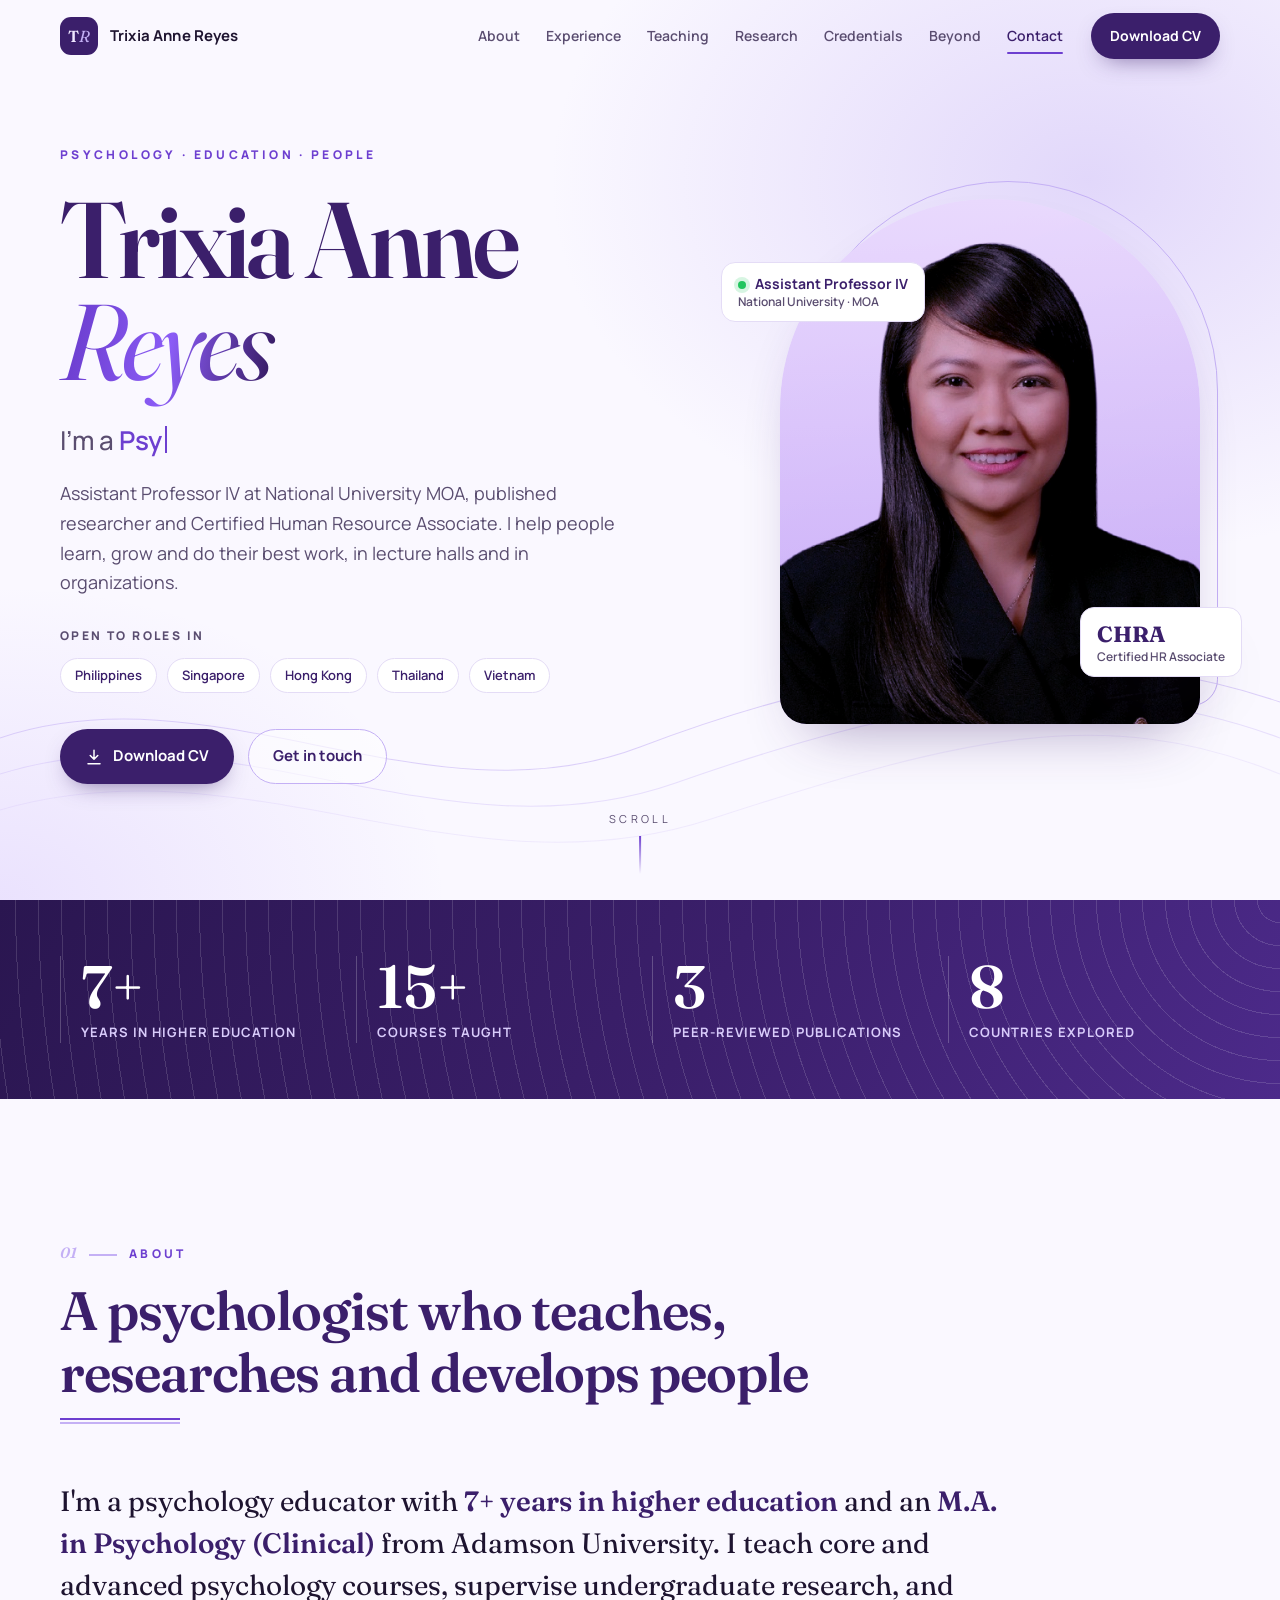
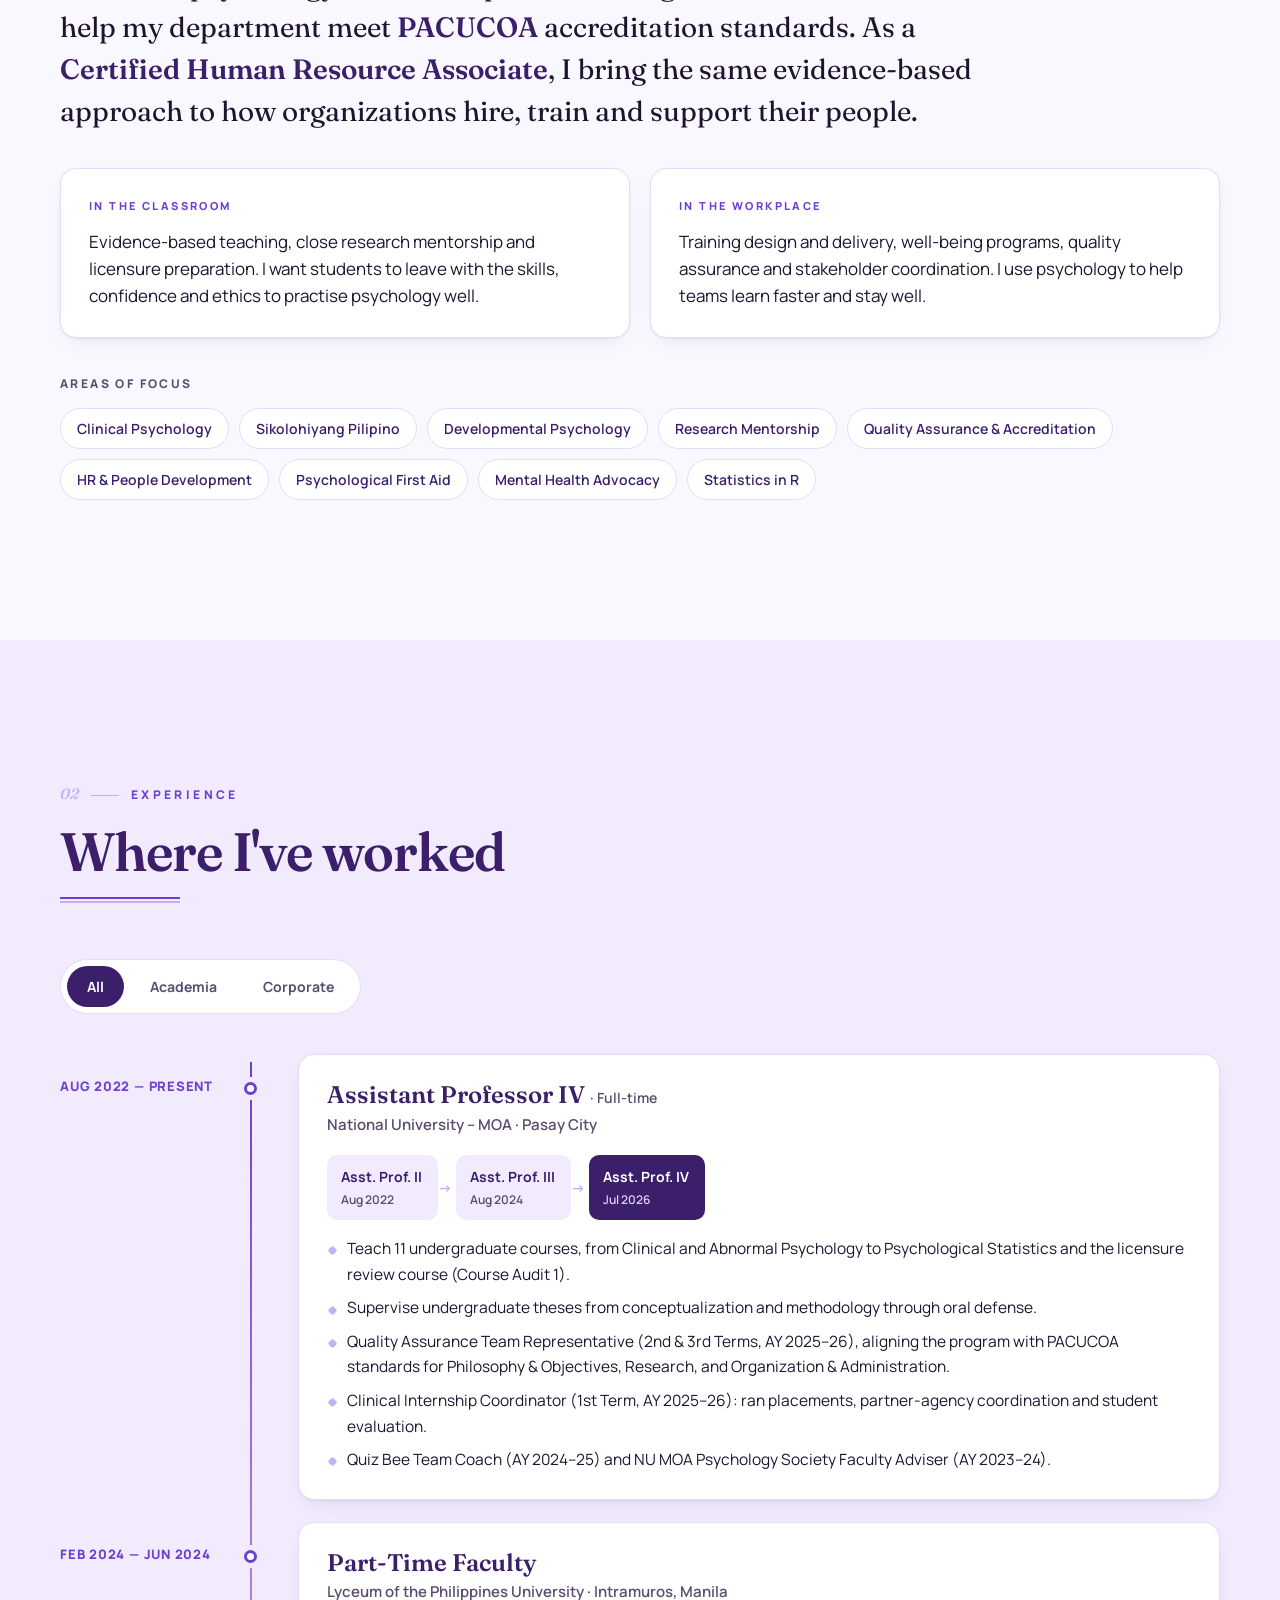
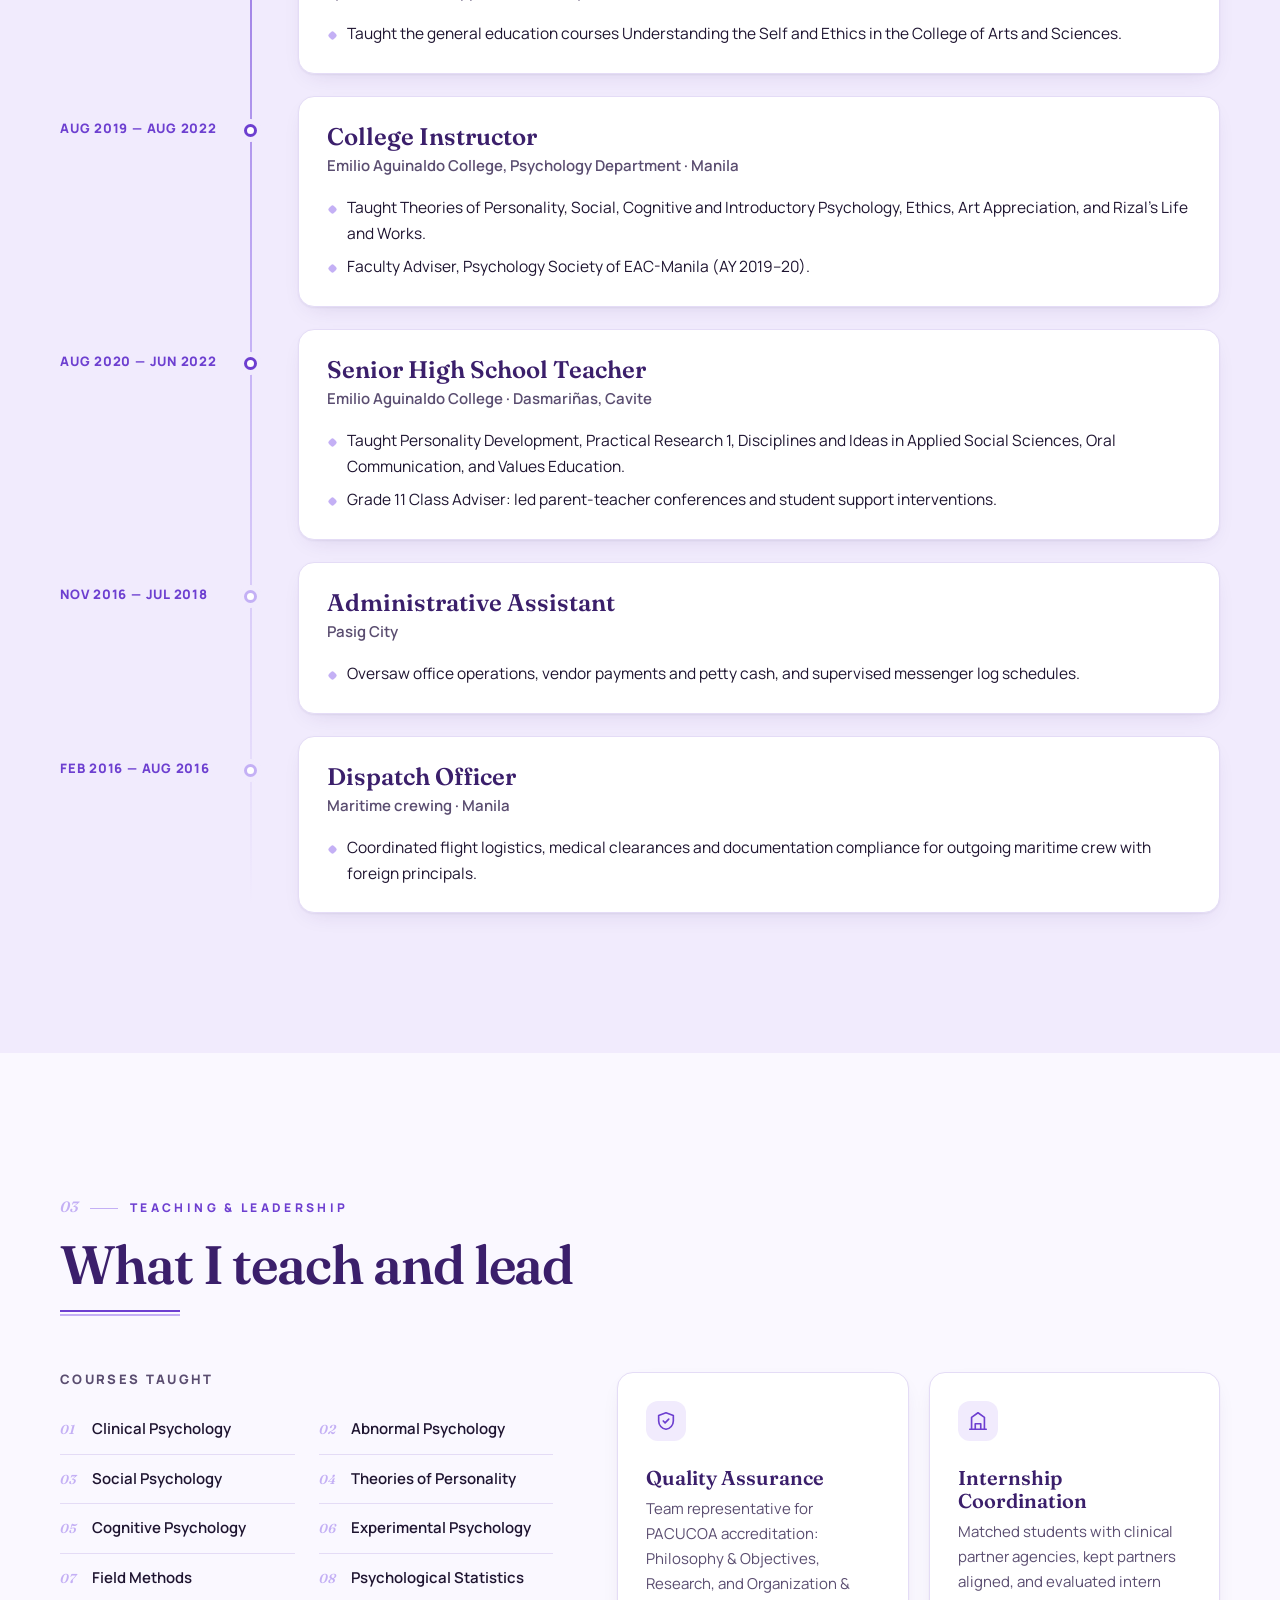
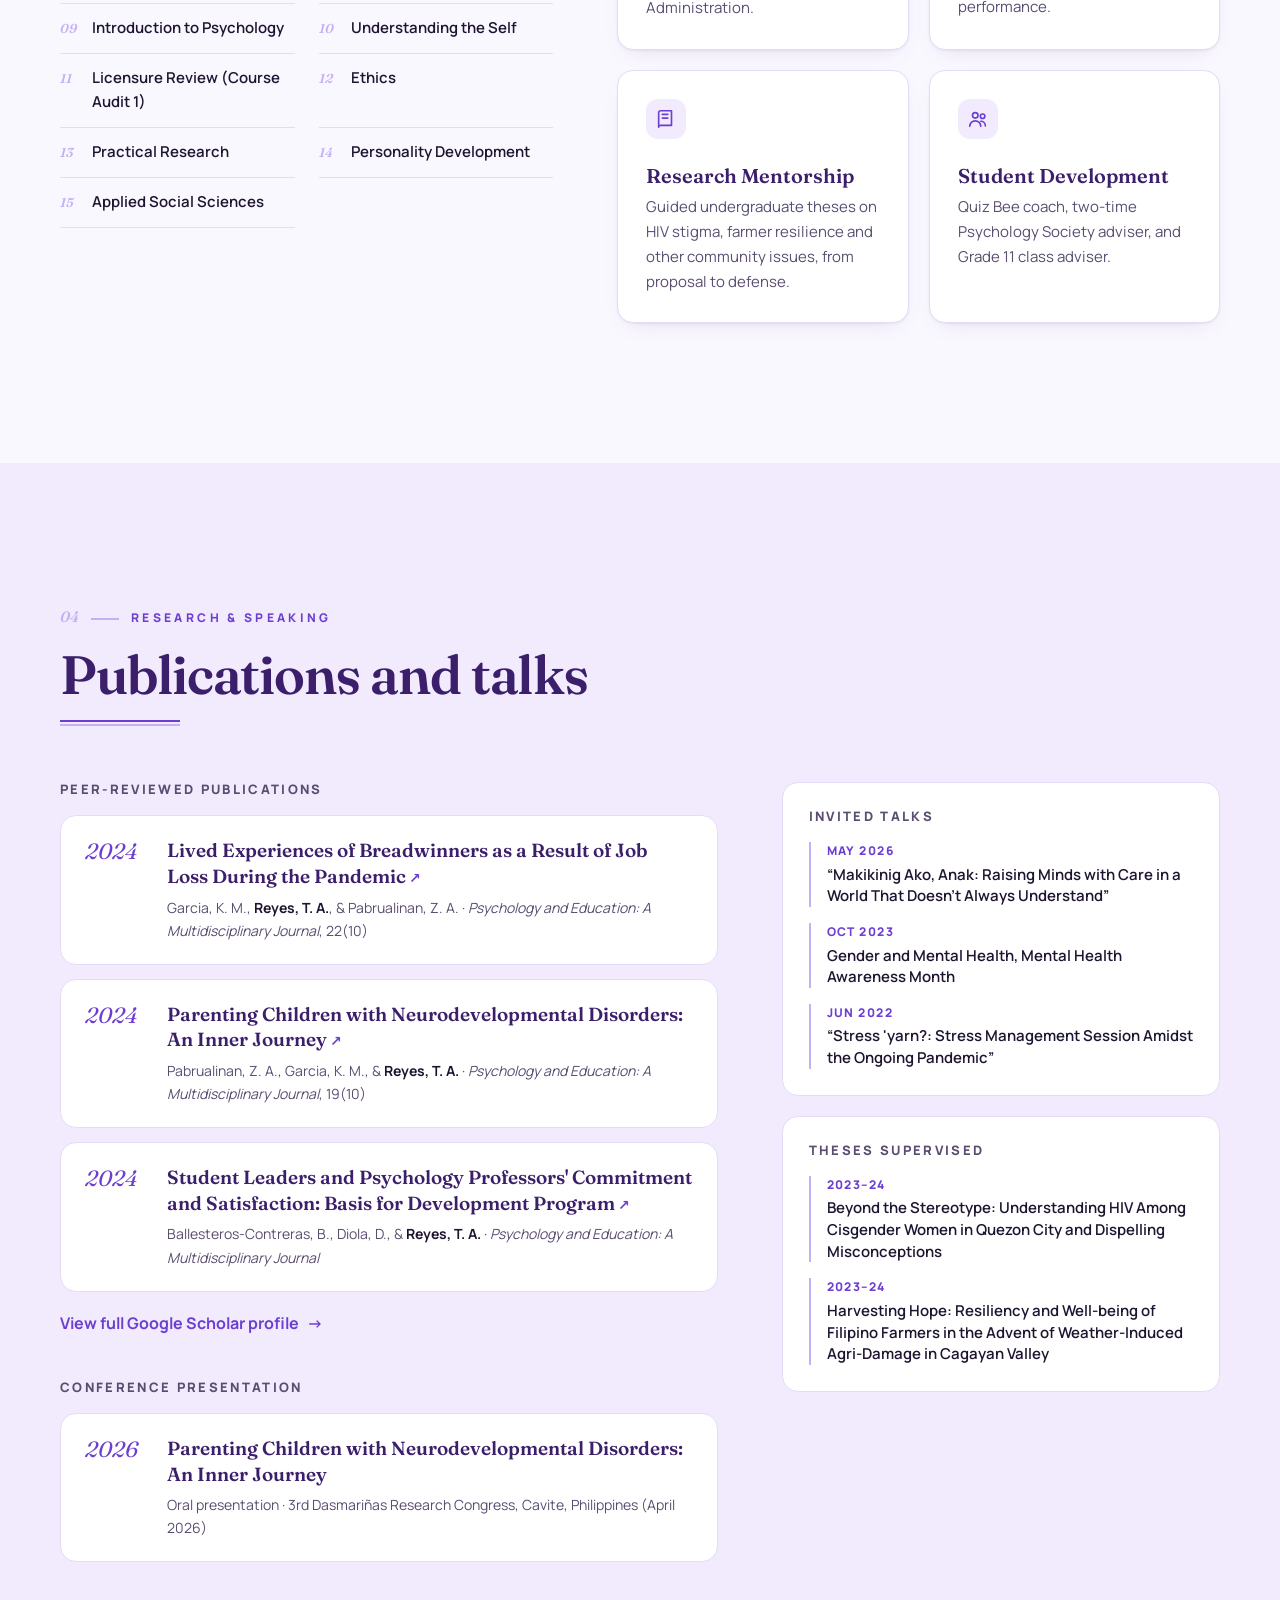
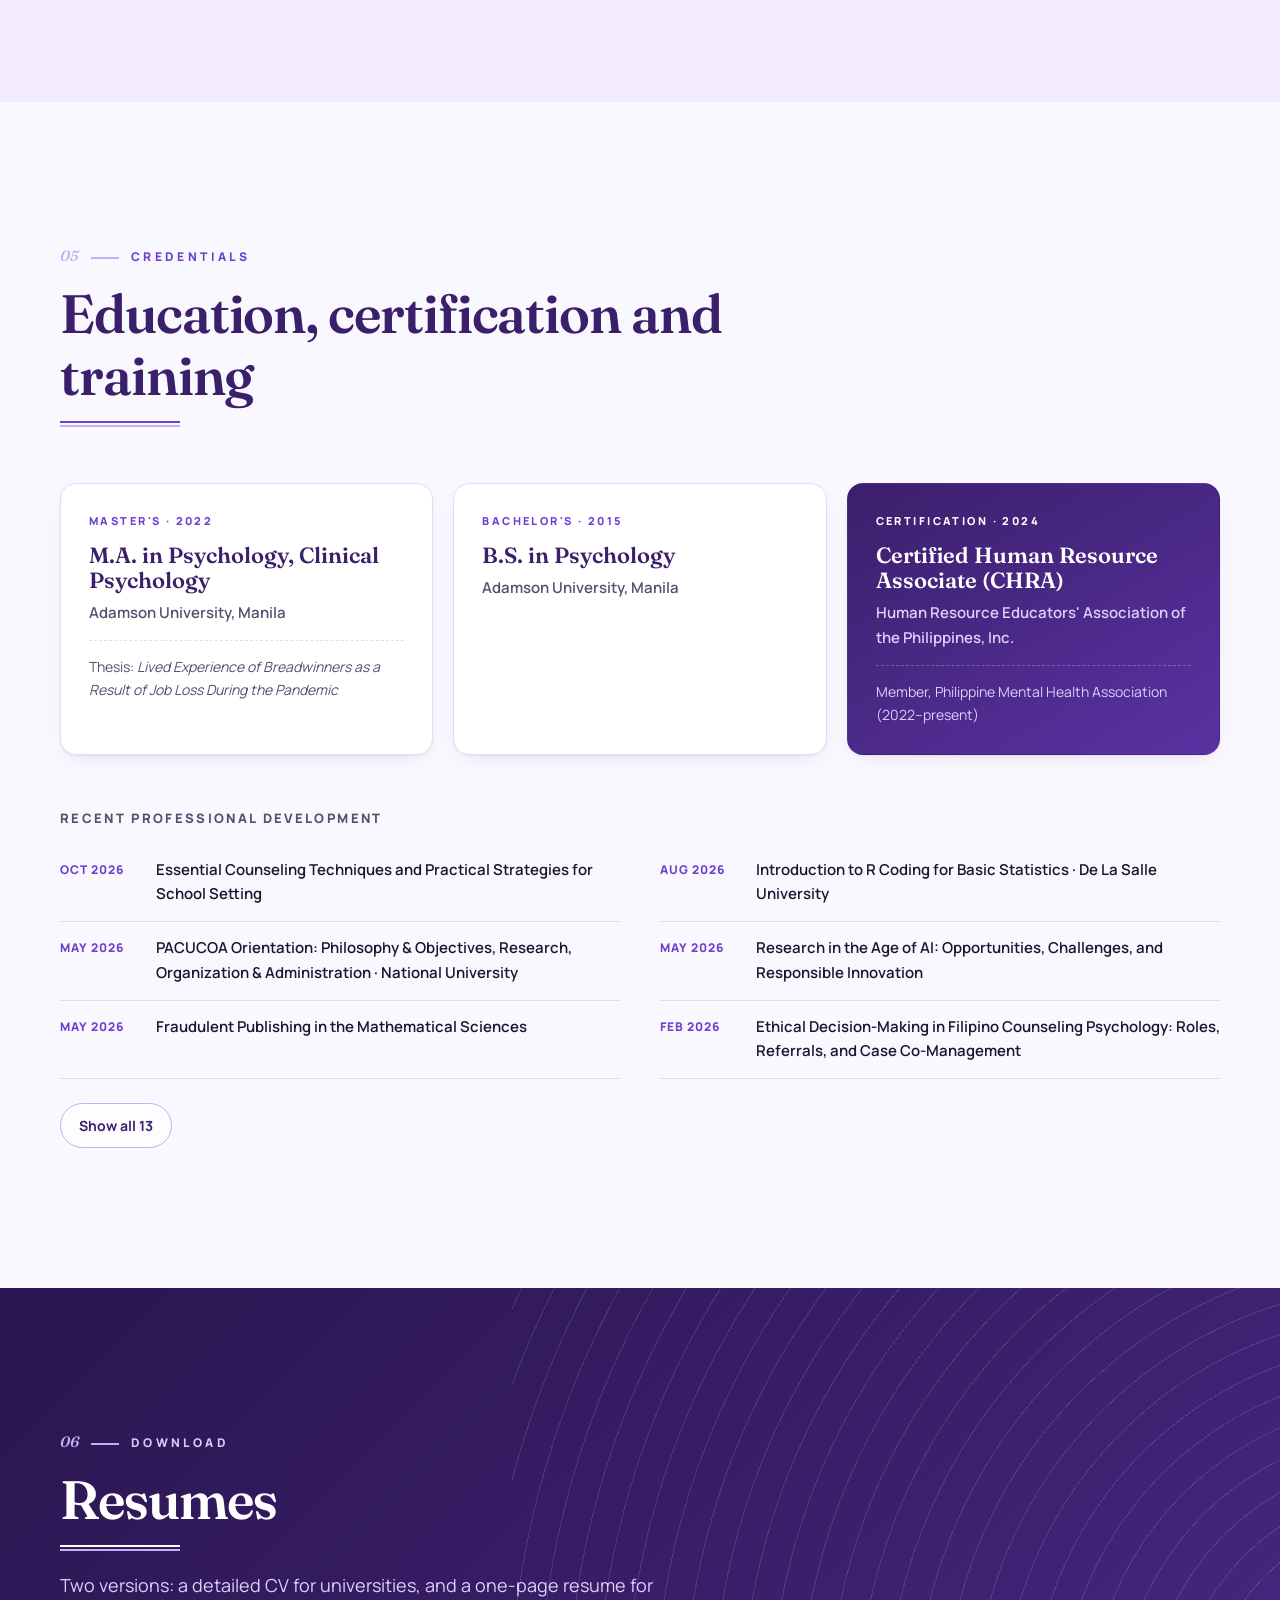
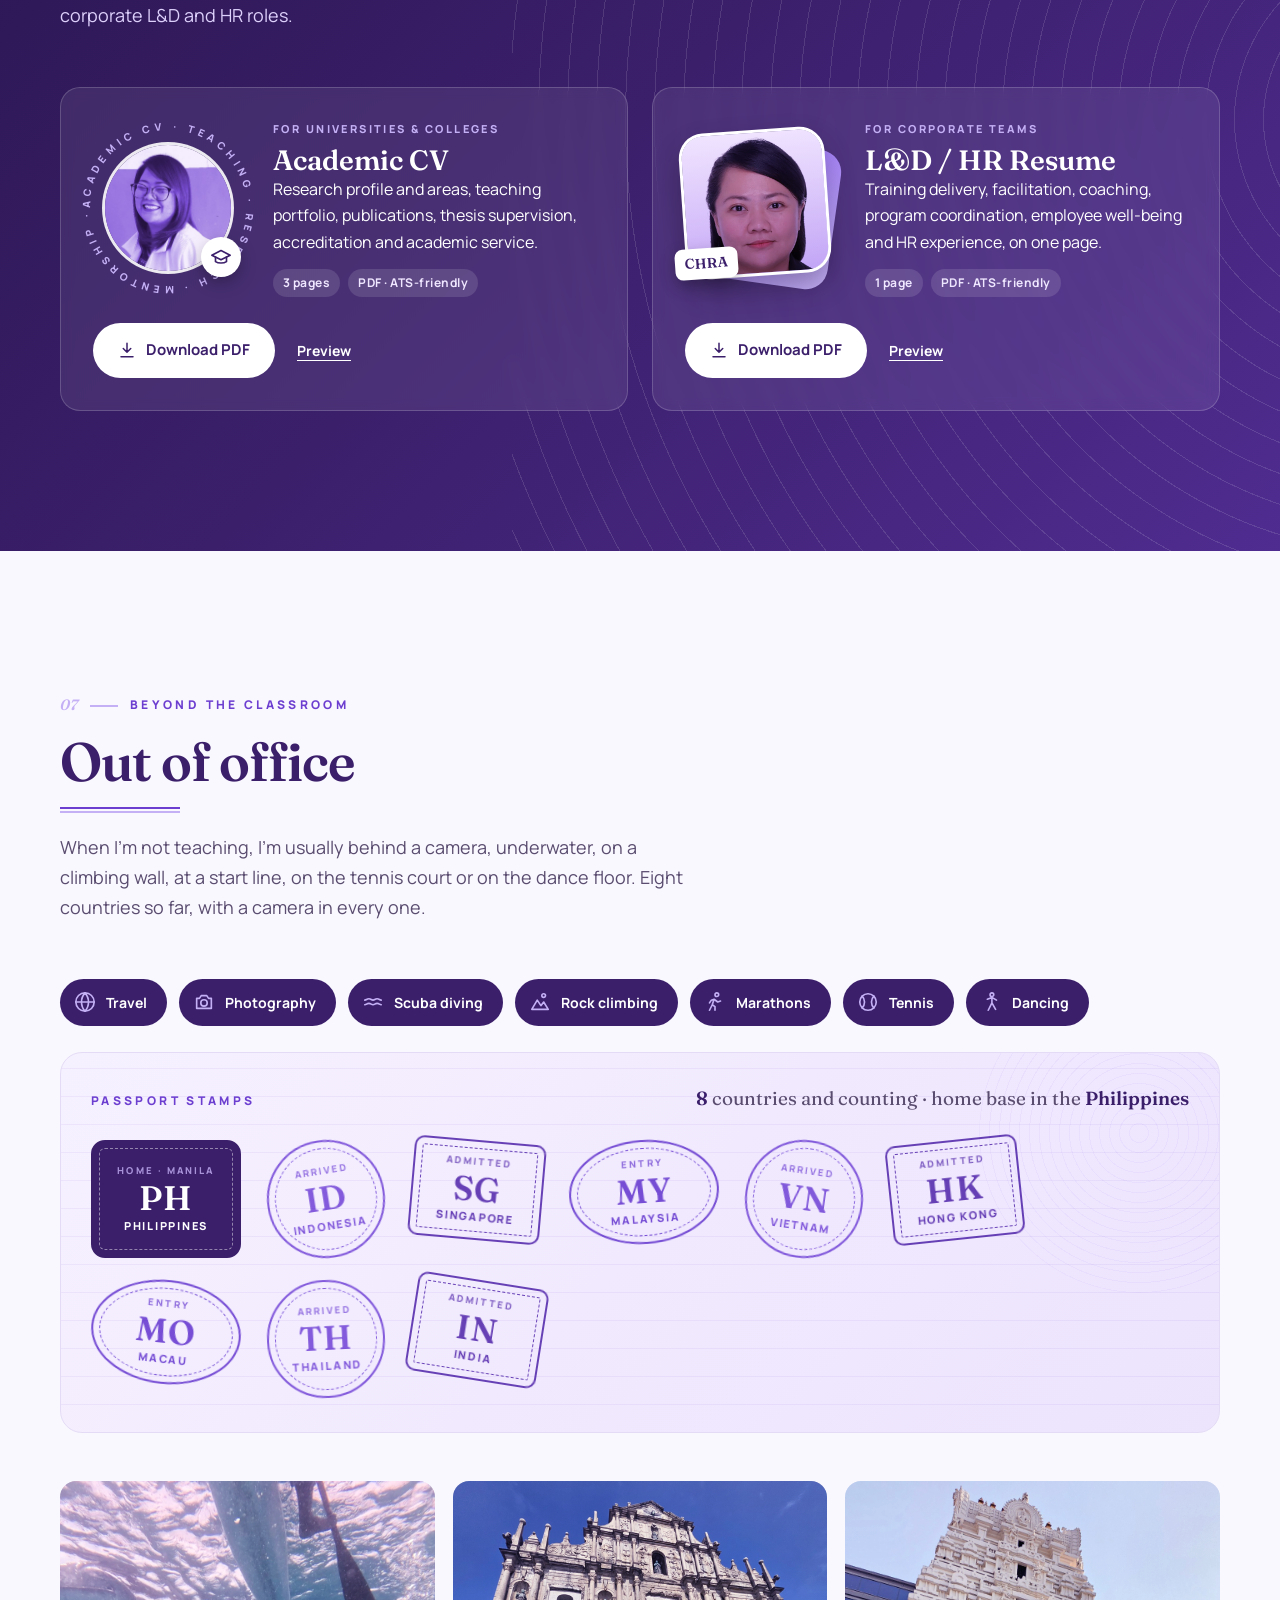
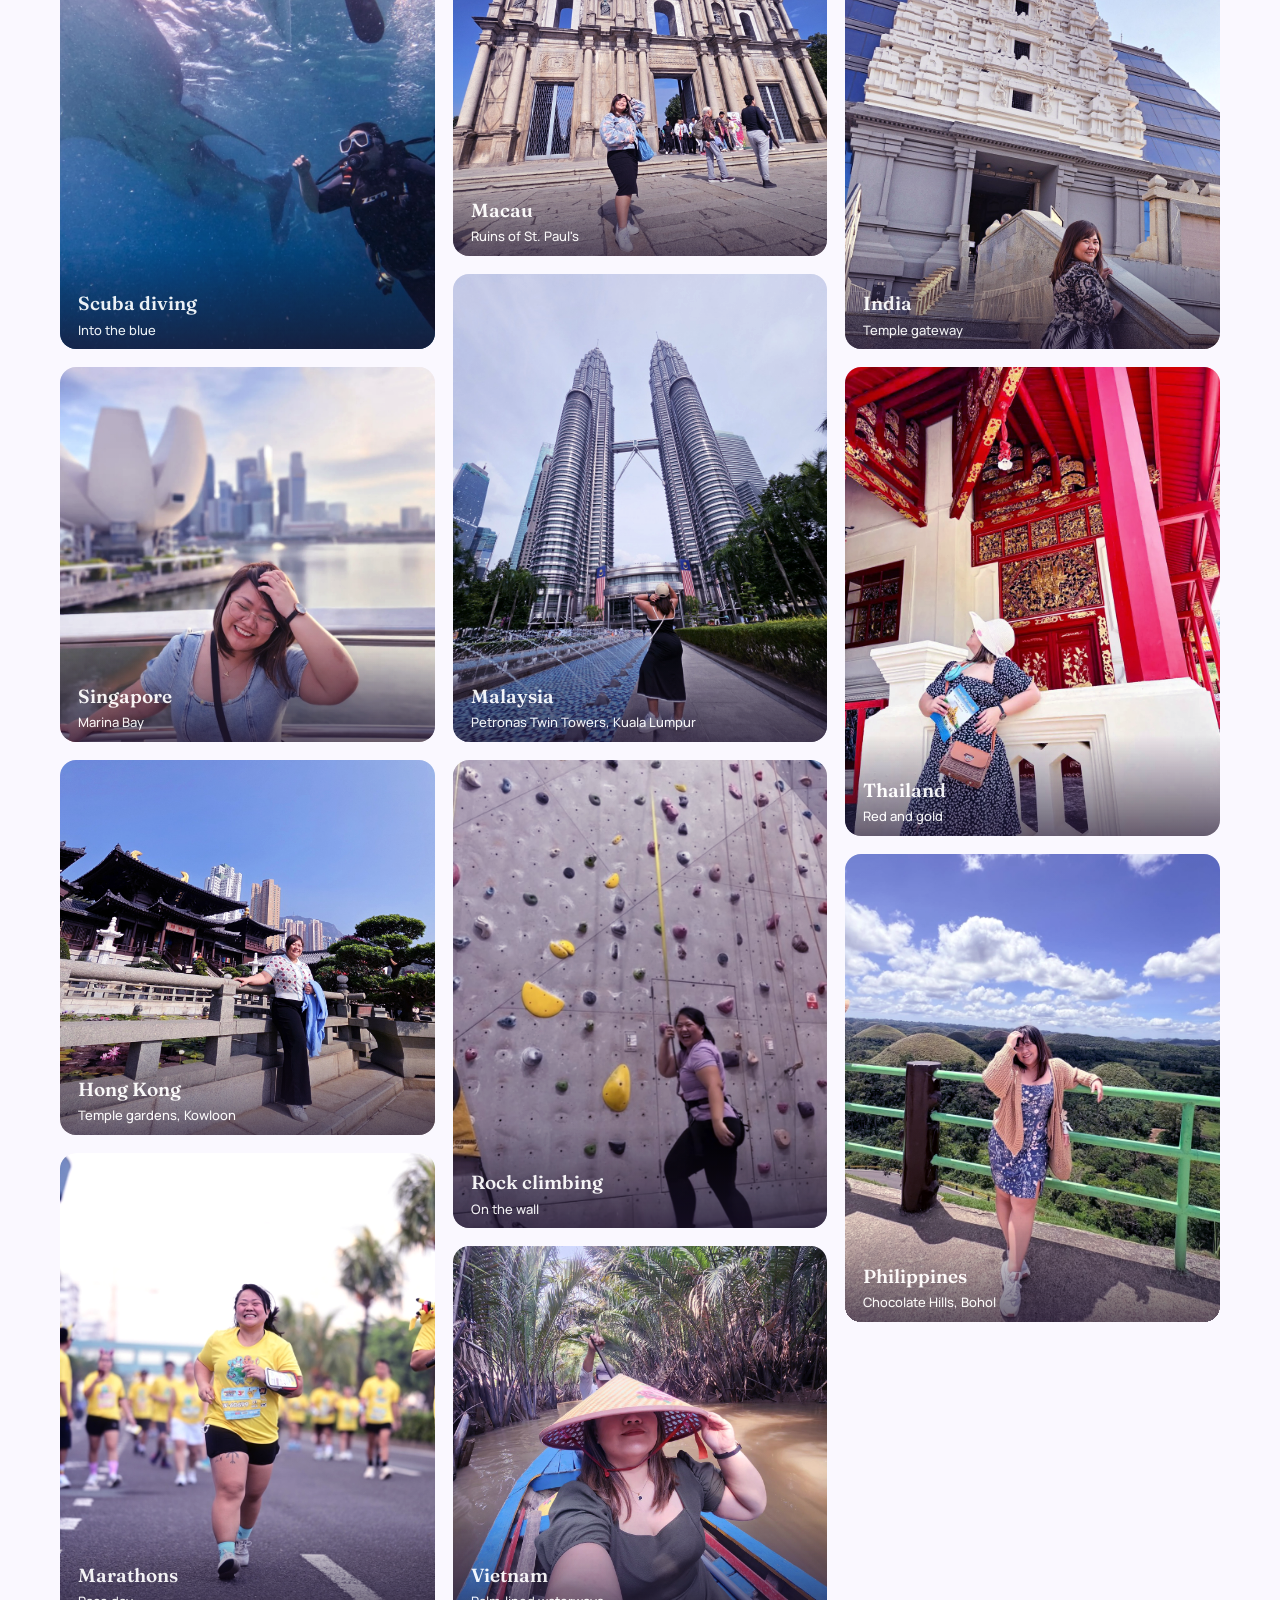
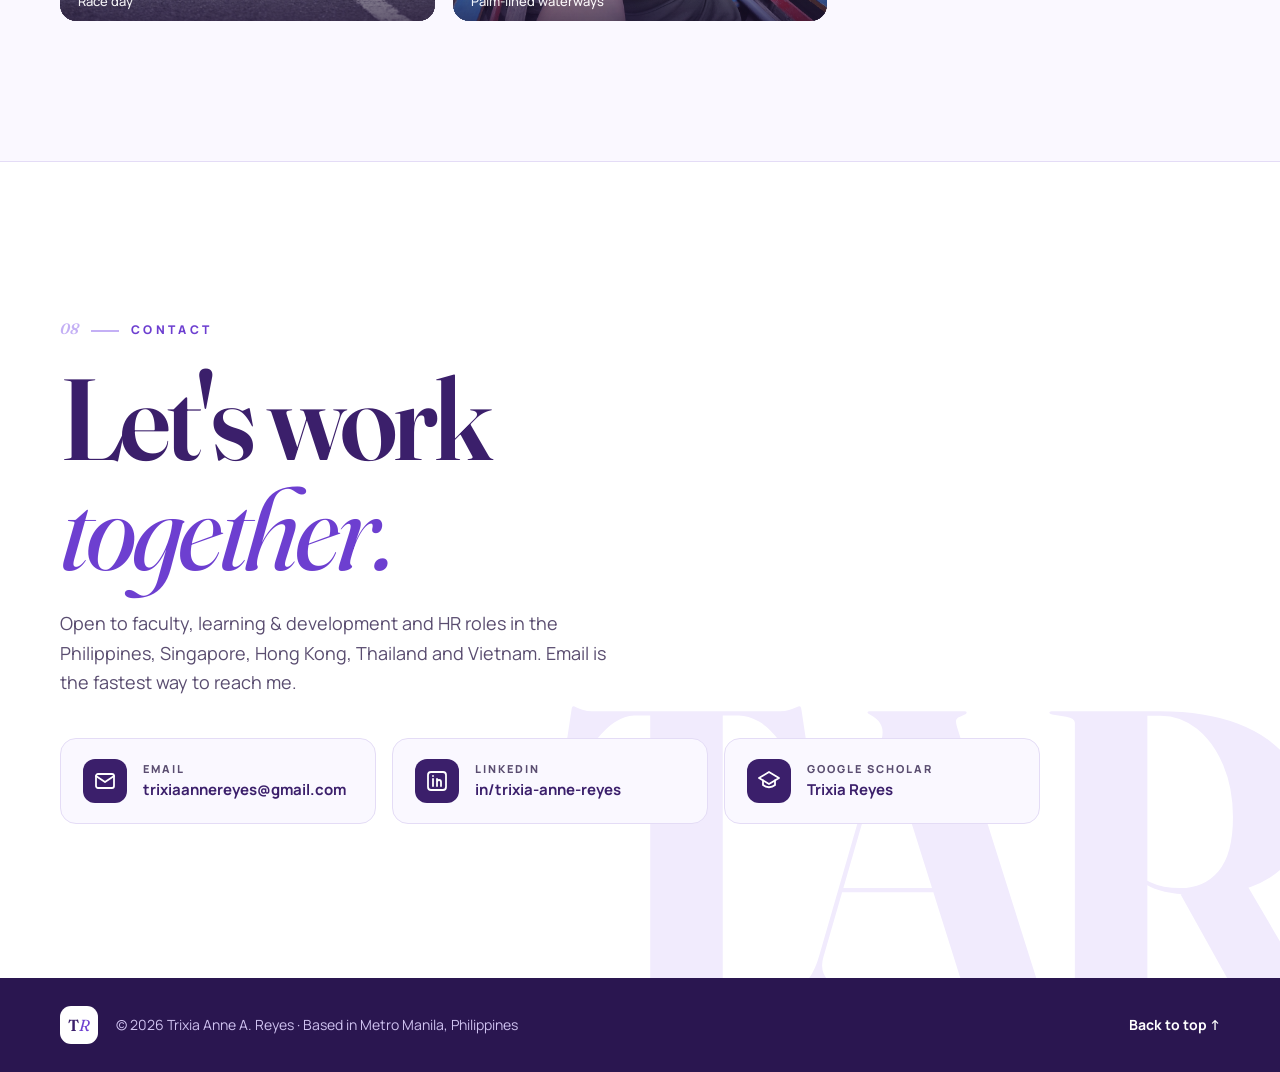
==== commit edf83ca6: "Redesign: TR intro, passport stamps, persona avatars, ATS resumes" ====
--- a/index.html
+++ b/index.html
@@ -7,9 +7,9 @@
   <meta name="description" content="Trixia Anne A. Reyes — Assistant Professor IV of Psychology at National University MOA, published researcher and Certified Human Resource Associate. Open to academic, L&D and HR roles across Southeast Asia and Hong Kong.">
   <meta property="og:title" content="Trixia Anne Reyes · Psychology Educator & HR Professional">
   <meta property="og:description" content="Psychology educator, researcher and Certified HR Associate. Open to academic, L&D and HR roles in PH, TH, VN, HK and SG.">
-  <meta property="og:image" content="https://sur-akash.github.io/trixia-anne-reyes/assets/img/profile.jpg">
-  <meta property="og:url" content="https://sur-akash.github.io/trixia-anne-reyes/">
-  <link rel="canonical" href="https://sur-akash.github.io/trixia-anne-reyes/">
+  <meta property="og:image" content="https://trixia-reyes.github.io/assets/img/profile.jpg">
+  <meta property="og:url" content="https://trixia-reyes.github.io/">
+  <link rel="canonical" href="https://trixia-reyes.github.io/">
   <meta property="og:type" content="website">
   <meta name="theme-color" content="#3b1f6b">
   <link rel="icon" href="data:image/svg+xml,%3Csvg xmlns='http://www.w3.org/2000/svg' viewBox='0 0 64 64'%3E%3Crect width='64' height='64' rx='14' fill='%233b1f6b'/%3E%3Ctext x='32' y='42' font-family='Georgia,serif' font-size='26' font-weight='700' text-anchor='middle' fill='%23e9e0fb'%3ETR%3C/text%3E%3C/svg%3E">
@@ -23,7 +23,7 @@
   <!-- Intro (BigHit-style monogram) -->
   <div class="intro" id="intro" aria-hidden="true">
     <div class="intro__mark">
-      <span class="intro__letter">T</span><span class="intro__letter">A</span><span class="intro__letter">R</span>
+      <span class="intro__letter intro__letter--t">T</span><span class="intro__letter intro__letter--r">R</span>
     </div>
     <p class="intro__sub">Trixia Anne Reyes</p>
   </div>
@@ -34,7 +34,7 @@
   <header class="nav" id="nav">
     <div class="nav__inner">
       <a href="#home" class="nav__brand" aria-label="Trixia Anne Reyes, home">
-        <span class="nav__mono">TR</span>
+        <span class="nav__mono">T<i>R</i></span>
         <span class="nav__name">Trixia Anne Reyes</span>
       </a>
       <nav class="nav__links" id="navLinks" aria-label="Primary">
@@ -95,7 +95,7 @@
         <div class="hero__visual reveal">
           <div class="portrait">
             <div class="portrait__ring"></div>
-            <div class="portrait__frame">
+            <div class="portrait__frame tint">
               <img src="assets/img/profile.jpg" alt="Portrait of Trixia Anne Reyes" width="640" height="640">
             </div>
             <div class="portrait__badge portrait__badge--top">
@@ -442,19 +442,25 @@
       <div class="container">
         <header class="section__head section__head--light reveal">
           <p class="eyebrow"><span class="eyebrow__num">06</span> Download</p>
-          <h2 class="section__title">One-page resumes</h2>
-          <p class="section__intro">Two versions: one for academic roles, one for corporate L&amp;D and HR roles.</p>
+          <h2 class="section__title">Resumes</h2>
+          <p class="section__intro">Two versions: a detailed CV for universities, and a one-page resume for corporate L&amp;D and HR roles.</p>
         </header>
 
         <div class="downloads">
-          <article class="dl reveal">
-            <div class="dl__icon" aria-hidden="true">
-              <svg viewBox="0 0 24 24"><path d="M22 10 12 5 2 10l10 5 10-5Z"/><path d="M6 12v5c3 2 9 2 12 0v-5"/></svg>
+          <article class="dl dl--academia reveal">
+            <div class="avatar avatar--academia" aria-hidden="true">
+              <svg class="avatar__ring" viewBox="0 0 200 200">
+                <defs><path id="ringAcad" d="M100,100 m-88,0 a88,88 0 1,1 176,0 a88,88 0 1,1 -176,0"/></defs>
+                <text><textPath href="#ringAcad" textLength="548" lengthAdjust="spacing">ACADEMIC CV · TEACHING · RESEARCH · MENTORSHIP ·</textPath></text>
+              </svg>
+              <img class="avatar__img" src="assets/img/avatar-academia.jpg" alt="">
+              <span class="avatar__badge"><svg viewBox="0 0 24 24"><path d="M22 10 12 5 2 10l10 5 10-5Z"/><path d="M6 12v5c3 2 9 2 12 0v-5"/></svg></span>
             </div>
             <div class="dl__body">
               <p class="card__kicker">For universities &amp; colleges</p>
               <h3>Academic CV</h3>
-              <p>Teaching, research, publications, thesis supervision and accreditation work.</p>
+              <p>Research profile and areas, teaching portfolio, publications, thesis supervision, accreditation and academic service.</p>
+              <ul class="dl__meta"><li>3 pages</li><li>PDF · ATS-friendly</li></ul>
             </div>
             <div class="dl__actions">
               <a class="btn btn--light" href="assets/docs/Trixia_Reyes_Academic_CV.pdf" download>
@@ -465,14 +471,17 @@
             </div>
           </article>
 
-          <article class="dl reveal">
-            <div class="dl__icon" aria-hidden="true">
-              <svg viewBox="0 0 24 24"><rect x="3" y="7" width="18" height="13" rx="2"/><path d="M8 7V5a2 2 0 0 1 2-2h4a2 2 0 0 1 2 2v2M3 13h18"/></svg>
+          <article class="dl dl--corporate reveal">
+            <div class="avatar avatar--corporate" aria-hidden="true">
+              <span class="avatar__stack"></span>
+              <span class="avatar__frame tint"><img class="avatar__img" src="assets/img/avatar-corporate.jpg" alt=""></span>
+              <span class="avatar__tag">CHRA</span>
             </div>
             <div class="dl__body">
               <p class="card__kicker">For corporate teams</p>
               <h3>L&amp;D / HR Resume</h3>
-              <p>Training delivery, program coordination, CHRA certification and people skills, first.</p>
+              <p>Training delivery, facilitation, coaching, program coordination, employee well-being and HR experience, on one page.</p>
+              <ul class="dl__meta"><li>1 page</li><li>PDF · ATS-friendly</li></ul>
             </div>
             <div class="dl__actions">
               <a class="btn btn--light" href="assets/docs/Trixia_Reyes_LD_HR_Resume.pdf" download>
@@ -492,7 +501,7 @@
         <header class="section__head reveal">
           <p class="eyebrow"><span class="eyebrow__num">07</span> Beyond the Classroom</p>
           <h2 class="section__title">Out of office</h2>
-          <p class="section__intro">When I'm not teaching, I'm usually behind a camera, underwater, on a climbing wall or at a start line. Eight countries so far, with a camera in every one.</p>
+          <p class="section__intro">When I'm not teaching, I'm usually behind a camera, underwater, on a climbing wall, at a start line, on the tennis court or on the dance floor. Eight countries so far, with a camera in every one.</p>
         </header>
 
         <ul class="hobbies reveal">
@@ -501,22 +510,26 @@
           <li><svg viewBox="0 0 24 24" aria-hidden="true"><path d="M3 10c2 0 2-1.5 4.5-1.5S10 10 12 10s2-1.5 4.5-1.5S19 10 21 10M3 15c2 0 2-1.5 4.5-1.5S10 15 12 15s2-1.5 4.5-1.5S19 15 21 15"/></svg>Scuba diving</li>
           <li><svg viewBox="0 0 24 24" aria-hidden="true"><path d="m3 20 6-10 4 6 3-4 5 8z"/><circle cx="16" cy="5" r="2"/></svg>Rock climbing</li>
           <li><svg viewBox="0 0 24 24" aria-hidden="true"><circle cx="14" cy="4" r="2"/><path d="m6 21 3-6 3 2v4M9 15l2-6 4 3 3-1M11 9l-3 1-2 3"/></svg>Marathons</li>
+          <li><svg viewBox="0 0 24 24" aria-hidden="true"><circle cx="12" cy="12" r="9"/><path d="M5.6 5.6c3.5 3.5 3.5 9.3 0 12.8M18.4 5.6c-3.5 3.5-3.5 9.3 0 12.8"/></svg>Tennis</li>
+          <li><svg viewBox="0 0 24 24" aria-hidden="true"><circle cx="13" cy="4" r="2"/><path d="M13 7v6l-4 8M13 13l4 7M8 9l5-2 5 3"/></svg>Dancing</li>
         </ul>
 
-        <div class="countries reveal">
-          <span class="countries__home"><b>Home</b> Philippines</span>
-          <ul>
-            <li>Indonesia</li><li>Singapore</li><li>Malaysia</li><li>Vietnam</li>
-            <li>Hong Kong</li><li>Macau</li><li>Thailand</li><li>India</li>
+        <div class="passport reveal">
+          <div class="passport__head">
+            <p class="passport__label">Passport stamps</p>
+            <p class="passport__count"><b>8</b> countries and counting · home base in the <b>Philippines</b></p>
+          </div>
+          <ul class="stamps">
+            <li class="stamp stamp--home" style="--r:0deg; --i:0"><span class="stamp__note">Home · Manila</span><span class="stamp__code">PH</span><span class="stamp__name">Philippines</span></li>
+            <li class="stamp stamp--circle" style="--r:-9deg; --i:1"><span class="stamp__note">Arrived</span><span class="stamp__code">ID</span><span class="stamp__name">Indonesia</span></li>
+            <li class="stamp stamp--rect" style="--r:5deg; --i:2"><span class="stamp__note">Admitted</span><span class="stamp__code">SG</span><span class="stamp__name">Singapore</span></li>
+            <li class="stamp stamp--oval" style="--r:-4deg; --i:3"><span class="stamp__note">Entry</span><span class="stamp__code">MY</span><span class="stamp__name">Malaysia</span></li>
+            <li class="stamp stamp--circle" style="--r:8deg; --i:4"><span class="stamp__note">Arrived</span><span class="stamp__code">VN</span><span class="stamp__name">Vietnam</span></li>
+            <li class="stamp stamp--rect" style="--r:-6deg; --i:5"><span class="stamp__note">Admitted</span><span class="stamp__code">HK</span><span class="stamp__name">Hong Kong</span></li>
+            <li class="stamp stamp--oval" style="--r:6deg; --i:6"><span class="stamp__note">Entry</span><span class="stamp__code">MO</span><span class="stamp__name">Macau</span></li>
+            <li class="stamp stamp--circle" style="--r:-3deg; --i:7"><span class="stamp__note">Arrived</span><span class="stamp__code">TH</span><span class="stamp__name">Thailand</span></li>
+            <li class="stamp stamp--rect" style="--r:9deg; --i:8"><span class="stamp__note">Admitted</span><span class="stamp__code">IN</span><span class="stamp__name">India</span></li>
           </ul>
-        </div>
-
-        <div class="tabs tabs--gallery reveal" role="tablist" aria-label="Filter photos">
-          <button class="tab is-active" role="tab" aria-selected="true" data-gfilter="all">All</button>
-          <button class="tab" role="tab" aria-selected="false" data-gfilter="travel">Travel</button>
-          <button class="tab" role="tab" aria-selected="false" data-gfilter="diving">Diving</button>
-          <button class="tab" role="tab" aria-selected="false" data-gfilter="climbing">Climbing</button>
-          <button class="tab" role="tab" aria-selected="false" data-gfilter="running">Running</button>
         </div>
 
         <div class="gallery" id="gallery">
@@ -561,7 +574,7 @@
 
   <footer class="footer">
     <div class="container footer__inner">
-      <span class="nav__mono">TR</span>
+      <span class="nav__mono">T<i>R</i></span>
       <p>© <span id="year">2026</span> Trixia Anne A. Reyes · Based in Metro Manila, Philippines</p>
       <a href="#home" class="footer__top">Back to top ↑</a>
     </div>
@@ -572,7 +585,7 @@
     <button class="lb__close" id="lbClose" aria-label="Close">×</button>
     <button class="lb__nav lb__prev" id="lbPrev" aria-label="Previous photo">‹</button>
     <figure class="lb__figure">
-      <img id="lbImg" src="" alt="">
+      <span class="lb__frame"><img id="lbImg" src="" alt=""></span>
       <figcaption id="lbCap"></figcaption>
     </figure>
     <button class="lb__nav lb__next" id="lbNext" aria-label="Next photo">›</button>
--- a/styles.css
+++ b/styles.css
@@ -65,8 +65,14 @@
 }
 .intro__mark { display: flex; gap: .04em; font-family: var(--serif); font-weight: 700; font-size: clamp(64px, 12vw, 128px); color: var(--plum); line-height: 1; }
 .intro__letter { display: inline-block; opacity: 0; transform: translateY(40%); animation: letterIn .7s var(--ease) forwards; }
-.intro__letter:nth-child(2) { animation-delay: .12s; color: var(--violet); }
-.intro__letter:nth-child(3) { animation-delay: .24s; }
+/* T matches "Trixia" (upright 600), R matches "Reyes" (italic 400 + gradient) */
+.intro__letter--t { font-weight: 600; letter-spacing: -.03em; }
+.intro__letter--r {
+  font-style: italic; font-weight: 400; animation-delay: .16s;
+  background: linear-gradient(100deg, var(--violet) 10%, var(--violet-2) 50%, var(--plum) 90%);
+  -webkit-background-clip: text; background-clip: text; color: transparent;
+  padding: 0 .1em .12em .02em; margin: 0 -.06em -.12em -.02em;
+}
 .intro__sub {
   font-size: 12px; letter-spacing: .5em; text-transform: uppercase; color: var(--ink-soft);
   opacity: 0; animation: fadeIn .6s ease .5s forwards; padding-left: .5em;
@@ -94,8 +100,11 @@
 .nav__brand { display: flex; align-items: center; gap: 12px; text-decoration: none; margin-right: auto; }
 .nav__mono {
   display: inline-grid; place-items: center; width: 38px; height: 38px; border-radius: 11px;
-  background: var(--plum); color: #efe7ff; font-family: var(--serif); font-weight: 700; font-size: 15px; letter-spacing: .02em;
-}
+  background: var(--plum); color: #efe7ff; font-family: var(--serif); font-weight: 600; font-size: 16px; letter-spacing: -.02em;
+}
+.nav__mono { display: inline-flex; align-items: center; justify-content: center; white-space: nowrap; }
+.nav__mono i { font-style: italic; font-weight: 400; color: var(--lilac); margin-left: .02em; }
+.footer .nav__mono i { color: var(--violet); }
 .nav__name { font-weight: 700; font-size: 15px; letter-spacing: .01em; }
 .nav__links { display: flex; gap: 26px; }
 .nav__links a {
@@ -204,8 +213,18 @@
   font-style: italic; font-weight: 400;
   background: linear-gradient(100deg, var(--violet) 10%, var(--violet-2) 50%, var(--plum) 90%);
   -webkit-background-clip: text; background-clip: text; color: transparent;
-  padding-right: .08em;
-}
+  /* room for the italic overhang and the descender of "y", which background-clip would otherwise cut off */
+  width: fit-content; padding: 0 .14em .2em .06em; margin: 0 -.14em -.2em -.06em;
+}
+
+/* ---------- Mild purple tint for every photo ---------- */
+.tint, .ph button, .lb__frame { position: relative; display: block; }
+.tint::after, .ph button::after, .lb__frame::after {
+  content: ""; position: absolute; inset: 0; pointer-events: none; border-radius: inherit;
+  background: linear-gradient(160deg, rgba(139,92,246,.55), rgba(59,31,107,.6));
+  mix-blend-mode: soft-light; opacity: .9;
+}
+.tint img, .ph img, .lb__frame img { filter: saturate(.88) contrast(1.03); }
 .hero__typed { font-size: clamp(20px, 2.3vw, 26px); font-weight: 600; color: var(--ink); min-height: 1.6em; }
 .typed__static { color: var(--ink-soft); font-weight: 500; }
 .typed { color: var(--violet); }
@@ -369,8 +388,28 @@
 .section__head--light .section__title::after { border-color: #fff; border-bottom-color: var(--lilac); }
 .section__head--light .section__intro { color: #ddd0fb; }
 .downloads { display: grid; grid-template-columns: 1fr 1fr; gap: 24px; position: relative; }
+/* Resume avatars: academia = duotone circle with rotating text ring; corporate = full-colour tilted card stack */
+.avatar { position: relative; width: 150px; height: 150px; flex: none; }
+.avatar--academia .avatar__ring { position: absolute; inset: -14px; width: calc(100% + 28px); height: calc(100% + 28px); animation: spin 26s linear infinite; }
+.avatar__ring text { font: 800 11.5px var(--sans); letter-spacing: .26em; fill: var(--lilac); }
+.avatar--academia .avatar__img { position: absolute; inset: 12px; width: calc(100% - 24px); height: calc(100% - 24px); border-radius: 50%; object-fit: cover; box-shadow: 0 0 0 3px rgba(255,255,255,.9); }
+.avatar__badge { position: absolute; right: 2px; bottom: 6px; width: 40px; height: 40px; border-radius: 50%; background: #fff; display: grid; place-items: center; box-shadow: 0 6px 16px rgba(0,0,0,.25); }
+.avatar__badge svg { width: 22px; height: 22px; fill: none; stroke: var(--plum); stroke-width: 1.8; stroke-linecap: round; stroke-linejoin: round; }
+@keyframes spin { to { transform: rotate(360deg); } }
+.avatar--corporate .avatar__stack { position: absolute; inset: 10px 0 0 10px; border-radius: 22px; background: linear-gradient(135deg, var(--violet-2), var(--lilac)); transform: rotate(8deg); }
+.avatar--corporate .avatar__frame {
+  position: absolute; inset: 0 10px 10px 0; border-radius: 22px; overflow: hidden; transform: rotate(-4deg);
+  background: linear-gradient(180deg, #efe7ff, #cdb9f6); box-shadow: 0 0 0 3px #fff, 0 14px 30px rgba(0,0,0,.3);
+  transition: transform .4s var(--ease);
+}
+.avatar--corporate .avatar__img { width: 100%; height: 100%; object-fit: cover; mix-blend-mode: multiply; }
+.dl:hover .avatar--corporate .avatar__frame { transform: rotate(0deg); }
+.avatar__tag { position: absolute; left: -10px; bottom: 4px; background: #fff; color: var(--plum); font-family: var(--serif); font-weight: 600; font-size: 14px; padding: 4px 10px; border-radius: 8px; box-shadow: 0 6px 16px rgba(0,0,0,.25); transform: rotate(-4deg); }
+.dl__meta { display: flex; flex-wrap: wrap; gap: 8px; margin-top: 14px; }
+.dl__meta li { font-size: 12px; font-weight: 700; letter-spacing: .04em; padding: 4px 10px; border-radius: 999px; background: rgba(255,255,255,.12); color: #efe7ff; }
+
 .dl {
-  display: grid; grid-template-columns: auto 1fr; gap: 20px 22px; padding: 30px; border-radius: 20px;
+  display: grid; grid-template-columns: auto 1fr; gap: 20px 30px; padding: 32px; border-radius: 20px; align-items: center;
   background: rgba(255,255,255,.08); border: 1px solid rgba(255,255,255,.18);
   backdrop-filter: blur(6px); transition: background .3s, transform .35s var(--ease);
 }
@@ -391,14 +430,50 @@
 }
 .hobbies svg { width: 22px; height: 22px; fill: none; stroke: var(--lilac); stroke-width: 1.8; stroke-linecap: round; stroke-linejoin: round; }
 
-.countries { display: flex; flex-wrap: wrap; align-items: center; gap: 12px 18px; margin-bottom: 40px; padding: 18px 22px; border-radius: var(--radius); background: var(--lavender); }
-.countries__home { font-weight: 700; color: var(--plum); padding-right: 18px; border-right: 1px solid var(--lilac); font-size: 15px; }
-.countries__home b { font-size: 11px; letter-spacing: .2em; text-transform: uppercase; color: var(--violet); margin-right: 8px; }
-.countries ul { display: flex; flex-wrap: wrap; gap: 8px 18px; }
-.countries li { font-size: 15px; font-weight: 600; color: var(--ink-soft); }
-.countries li::before { content: "✦"; color: var(--violet-2); margin-right: 6px; font-size: 11px; }
-
-.tabs--gallery { margin-bottom: 28px; }
+/* Passport stamps */
+.passport {
+  margin: 8px 0 48px; padding: 30px 30px 34px; border-radius: 22px; position: relative; overflow: hidden;
+  background:
+    repeating-linear-gradient(0deg, transparent 0 27px, rgba(109,63,208,.07) 27px 28px),
+    linear-gradient(135deg, #f6f1ff, #ece3fd);
+  border: 1px solid var(--line);
+}
+.passport::before { /* faint guilloche pattern like a passport page */
+  content: ""; position: absolute; right: -80px; top: -80px; width: 320px; height: 320px; border-radius: 50%; opacity: .5; pointer-events: none;
+  background: repeating-radial-gradient(circle, transparent 0 9px, rgba(139,92,246,.12) 9px 10px);
+}
+.passport__head { display: flex; flex-wrap: wrap; align-items: baseline; justify-content: space-between; gap: 8px 24px; margin-bottom: 26px; position: relative; }
+.passport__label { font-size: 12px; font-weight: 800; letter-spacing: .28em; text-transform: uppercase; color: var(--violet); }
+.passport__count { font-family: var(--serif); font-size: 19px; color: var(--ink-soft); }
+.passport__count b { color: var(--plum); font-weight: 600; }
+.stamps { display: flex; flex-wrap: wrap; gap: 22px 26px; position: relative; }
+.stamp {
+  --ink: var(--violet); --r: 0deg;
+  width: 118px; height: 118px; display: grid; place-content: center; justify-items: center; text-align: center; gap: 2px;
+  color: var(--ink); border: 2.5px solid currentColor; outline: 1.5px dashed currentColor; outline-offset: -9px;
+  transform: rotate(var(--r)); opacity: .9; mix-blend-mode: multiply; position: relative;
+  transition: transform .4s var(--ease), opacity .3s;
+}
+.stamp:hover { transform: rotate(0deg) scale(1.06); opacity: 1; }
+.stamp--circle { border-radius: 50%; }
+.stamp--oval { border-radius: 50%; width: 150px; height: 104px; }
+.stamp--rect { border-radius: 10px; width: 132px; height: 100px; }
+.stamp--home { width: 150px; height: 118px; border-radius: 14px; background: var(--plum); color: #fff; border-color: var(--plum); outline-color: rgba(255,255,255,.45); mix-blend-mode: normal; opacity: 1; }
+.stamp--home .stamp__code { color: #fff; }
+.stamp--home .stamp__note { color: var(--lilac); }
+.stamp:nth-child(3n+2) { --ink: #7c4fd8; }
+.stamp:nth-child(3n) { --ink: #5b2fae; }
+.stamp__code { font-family: var(--serif); font-weight: 600; font-size: 34px; line-height: 1; letter-spacing: .02em; }
+.stamp__name { font-size: 11px; font-weight: 800; letter-spacing: .16em; text-transform: uppercase; }
+.stamp__note { font-size: 9.5px; font-weight: 800; letter-spacing: .22em; text-transform: uppercase; opacity: .8; }
+/* "stamping" entrance when the passport scrolls into view */
+.passport.reveal .stamp { opacity: 0; transform: rotate(var(--r)) scale(1.7); }
+.passport.reveal.is-in .stamp {
+  opacity: .9; transform: rotate(var(--r)) scale(1);
+  transition: transform .45s cubic-bezier(.3,1.6,.5,1) calc(var(--i) * 110ms + 200ms), opacity .2s ease calc(var(--i) * 110ms + 200ms);
+}
+.passport.reveal.is-in .stamp--home { opacity: 1; }
+.passport.reveal.is-in .stamp:hover { transform: rotate(0deg) scale(1.06); transition-delay: 0s; }
 .gallery { columns: 3 260px; column-gap: 18px; }
 .ph { break-inside: avoid; margin: 0 0 18px; position: relative; border-radius: var(--radius); overflow: hidden; background: var(--lavender); transition: opacity .4s, transform .4s var(--ease); }
 .ph.is-hidden { display: none; }
@@ -450,7 +525,8 @@
 }
 .lightbox[hidden] { display: none; }
 .lb__figure { margin: 0; display: grid; justify-items: center; gap: 14px; }
-.lb__figure img { max-height: 82vh; max-width: 100%; width: auto; border-radius: 12px; box-shadow: 0 30px 80px rgba(0,0,0,.5); }
+.lb__frame { border-radius: 12px; overflow: hidden; box-shadow: 0 30px 80px rgba(0,0,0,.5); max-width: 100%; }
+.lb__figure img { max-height: 82vh; max-width: 100%; width: auto; }
 .lb__figure figcaption { color: #fff; text-align: center; font-size: 15px; }
 .lb__figure figcaption b { font-family: var(--serif); font-size: 22px; margin-right: 8px; font-weight: 600; }
 .lb__nav, .lb__close {
@@ -519,6 +595,16 @@
   .training__list li { grid-template-columns: 1fr; gap: 2px; }
   .tabs { flex-wrap: nowrap; max-width: 100%; overflow-x: auto; scrollbar-width: none; }
   .tabs::-webkit-scrollbar { display: none; }
+  .passport { padding: 22px 16px 26px; }
+  .stamps { gap: 14px 12px; justify-content: center; }
+  .stamp { width: 92px; height: 92px; outline-offset: -7px; }
+  .stamp--oval { width: 112px; height: 84px; }
+  .stamp--rect { width: 100px; height: 80px; }
+  .stamp--home { width: 120px; height: 96px; }
+  .stamp__code { font-size: 26px; }
+  .stamp__name { font-size: 9px; letter-spacing: .1em; }
+  .stamp__note { font-size: 8px; letter-spacing: .14em; }
+  .avatar { margin-left: 12px; }
   .tabs { gap: 2px; padding: 4px; }
   .tab { padding: 8px 11px; font-size: 13px; flex: none; }
   .hero { padding-top: calc(var(--nav-h) + 28px); }
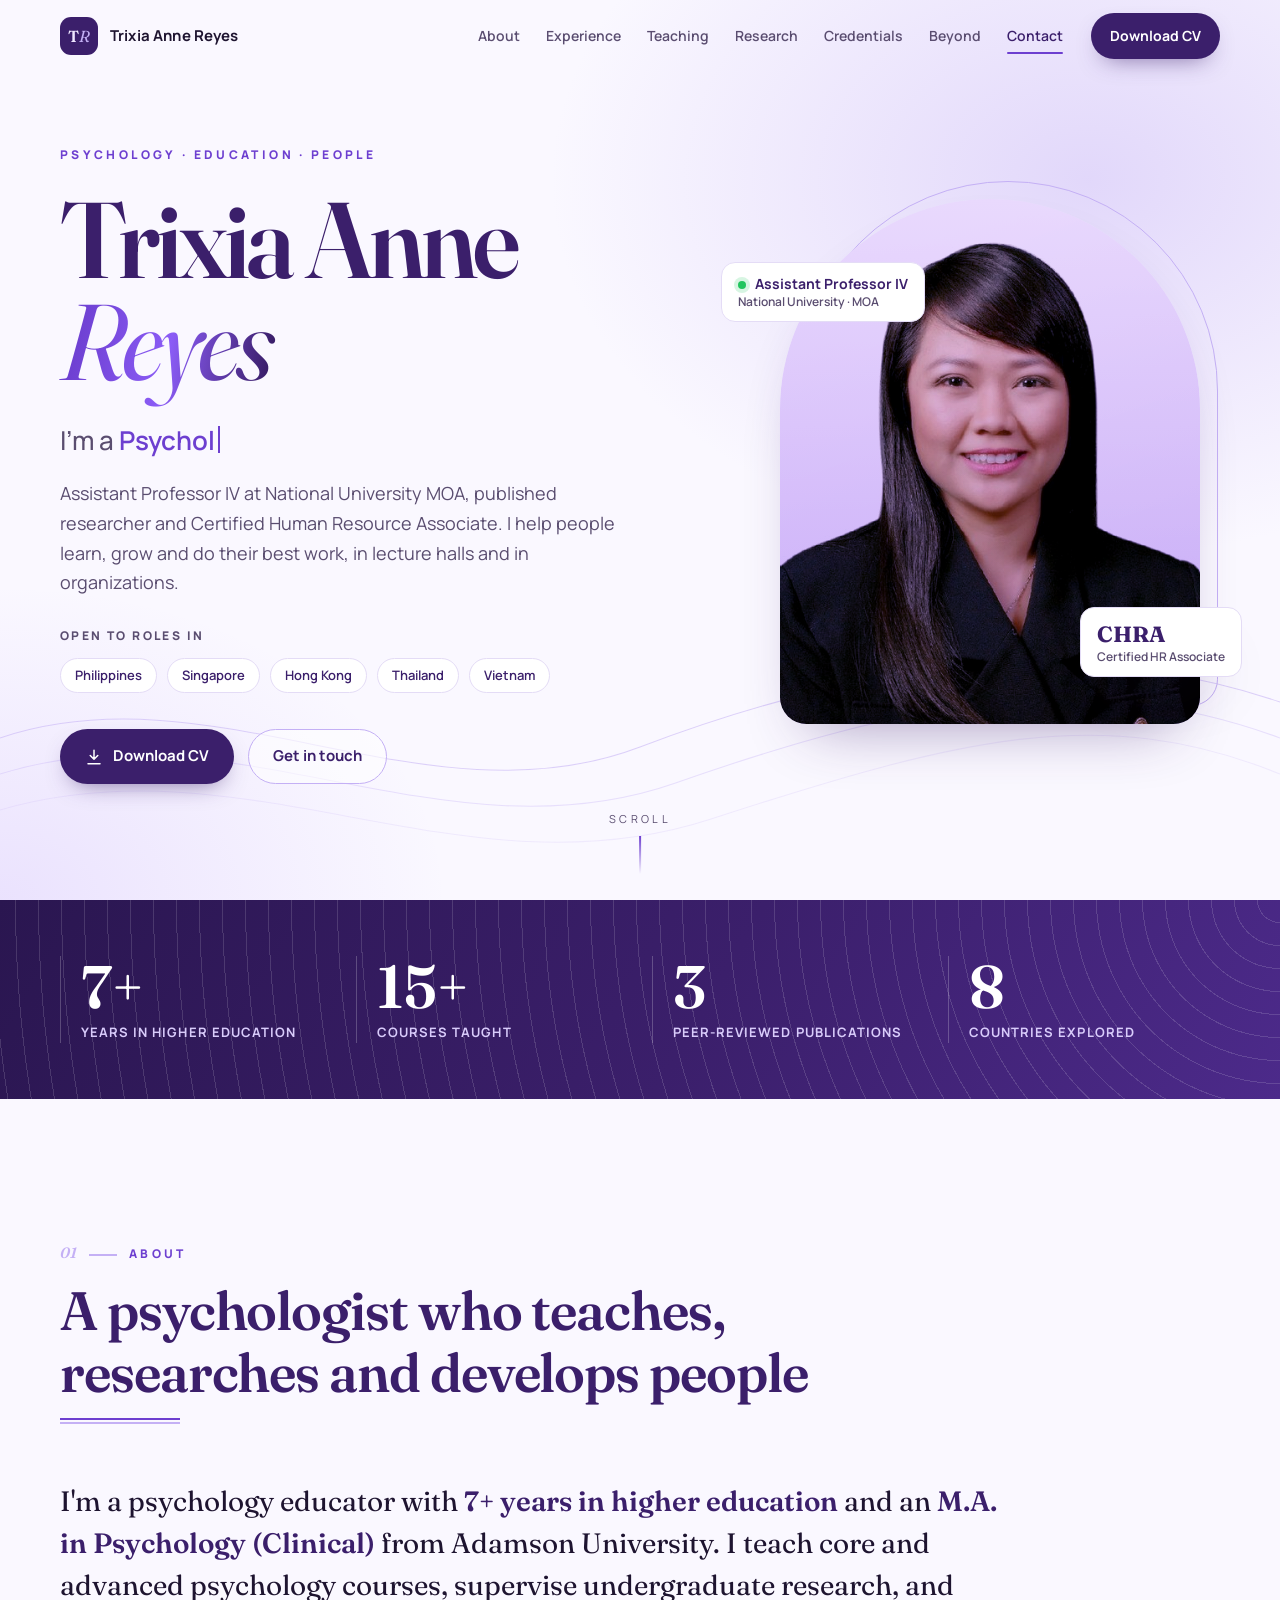
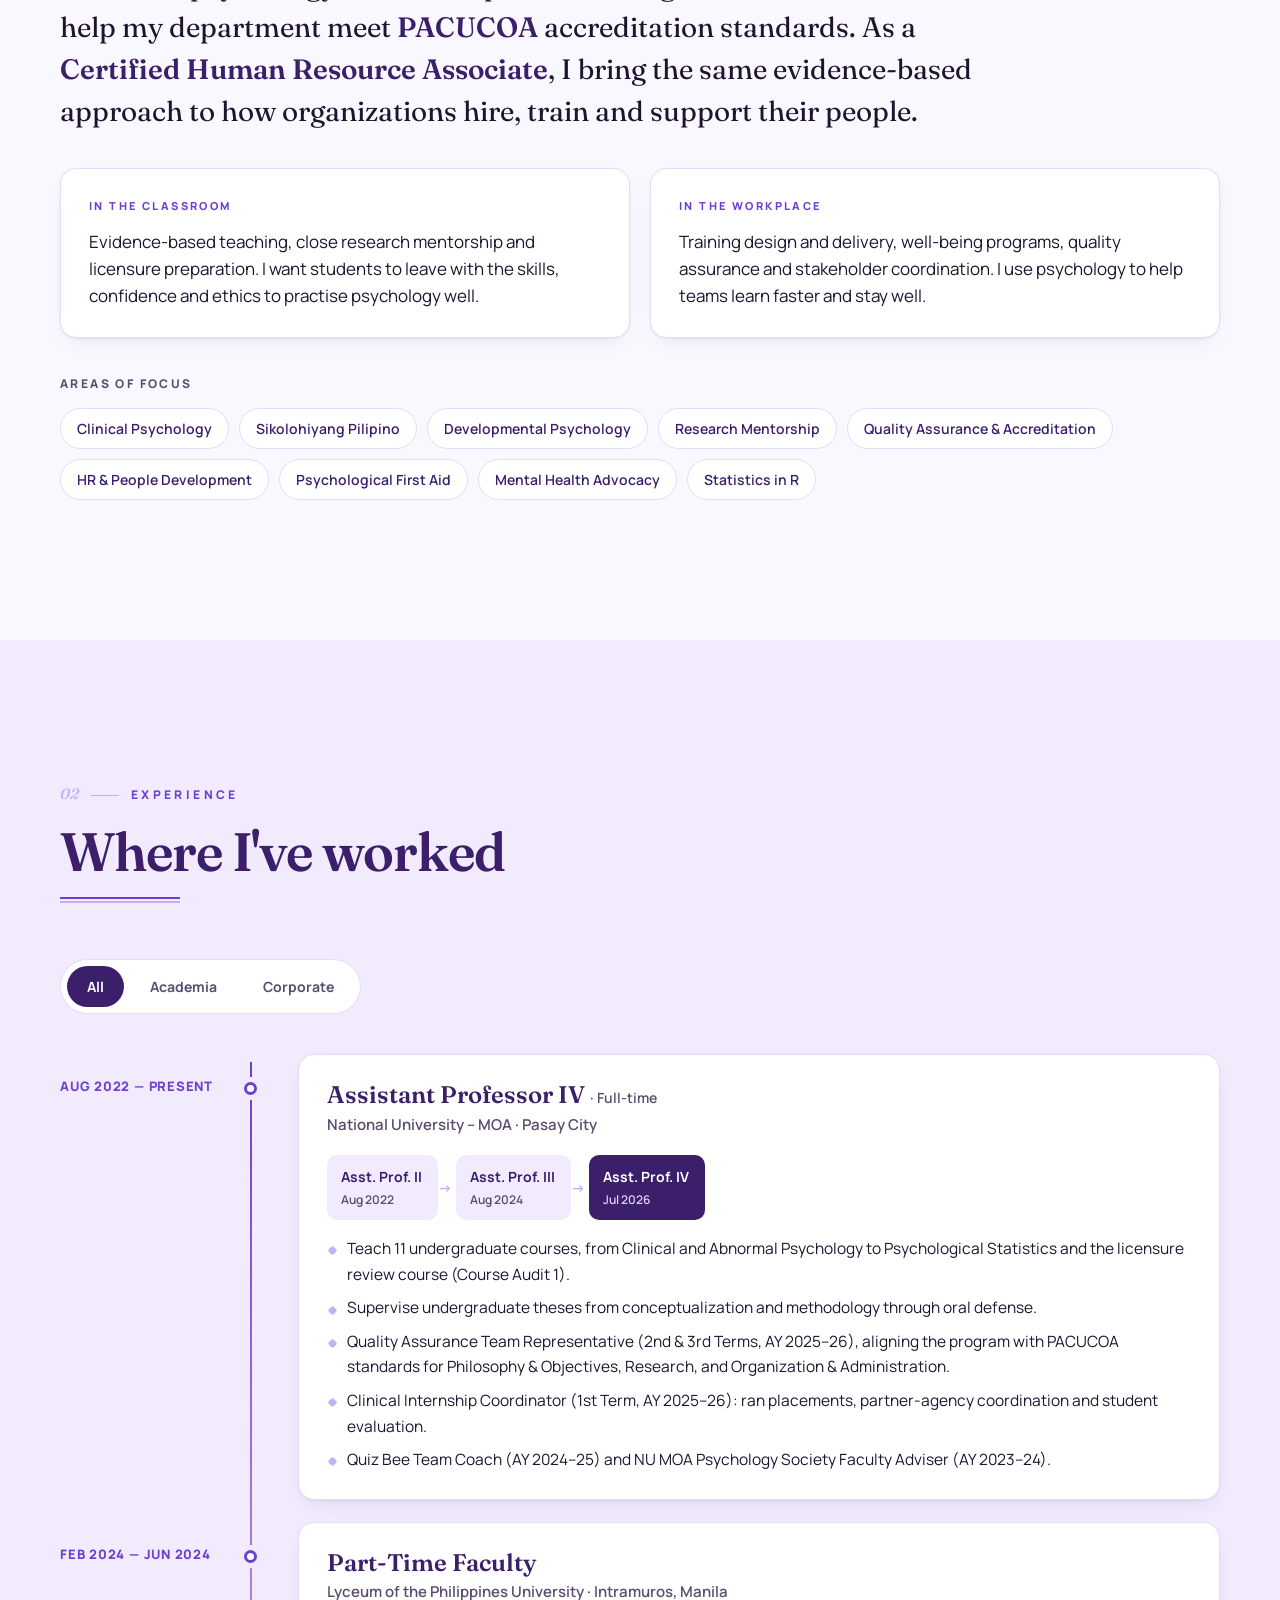
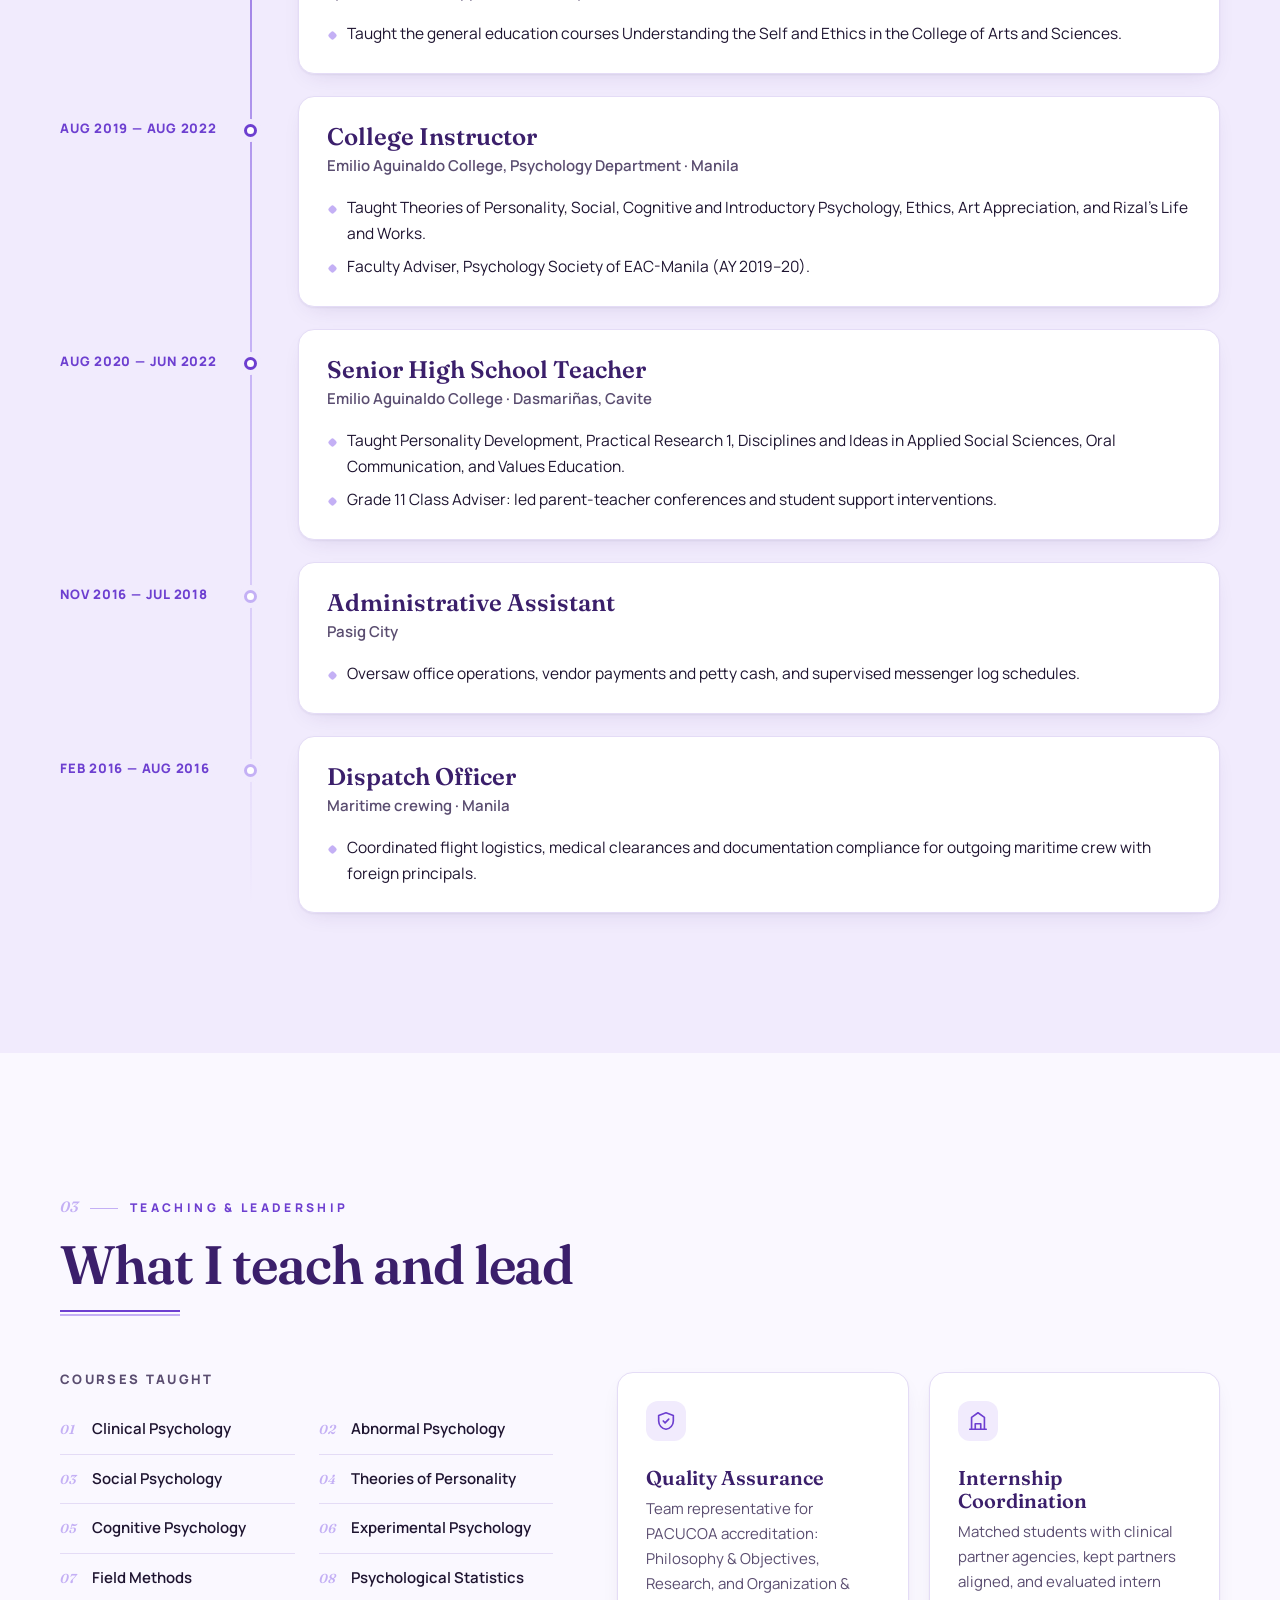
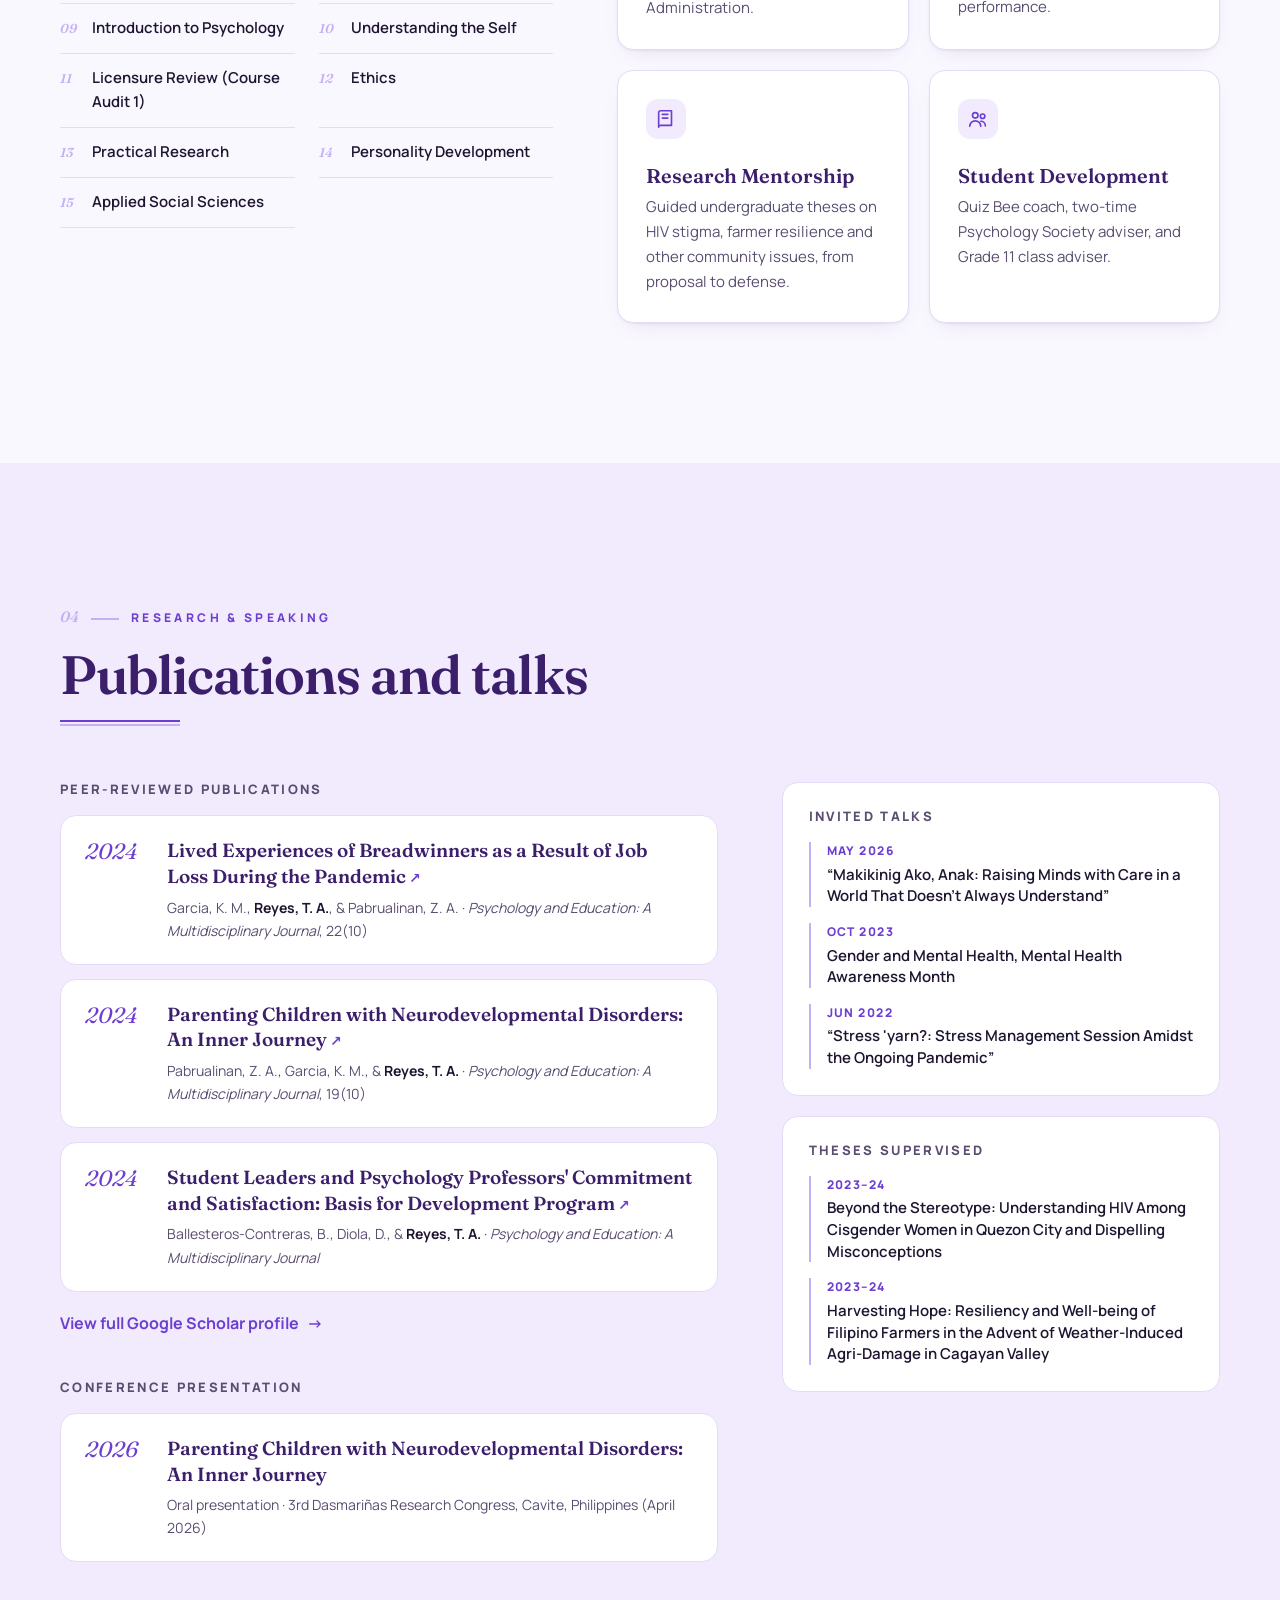
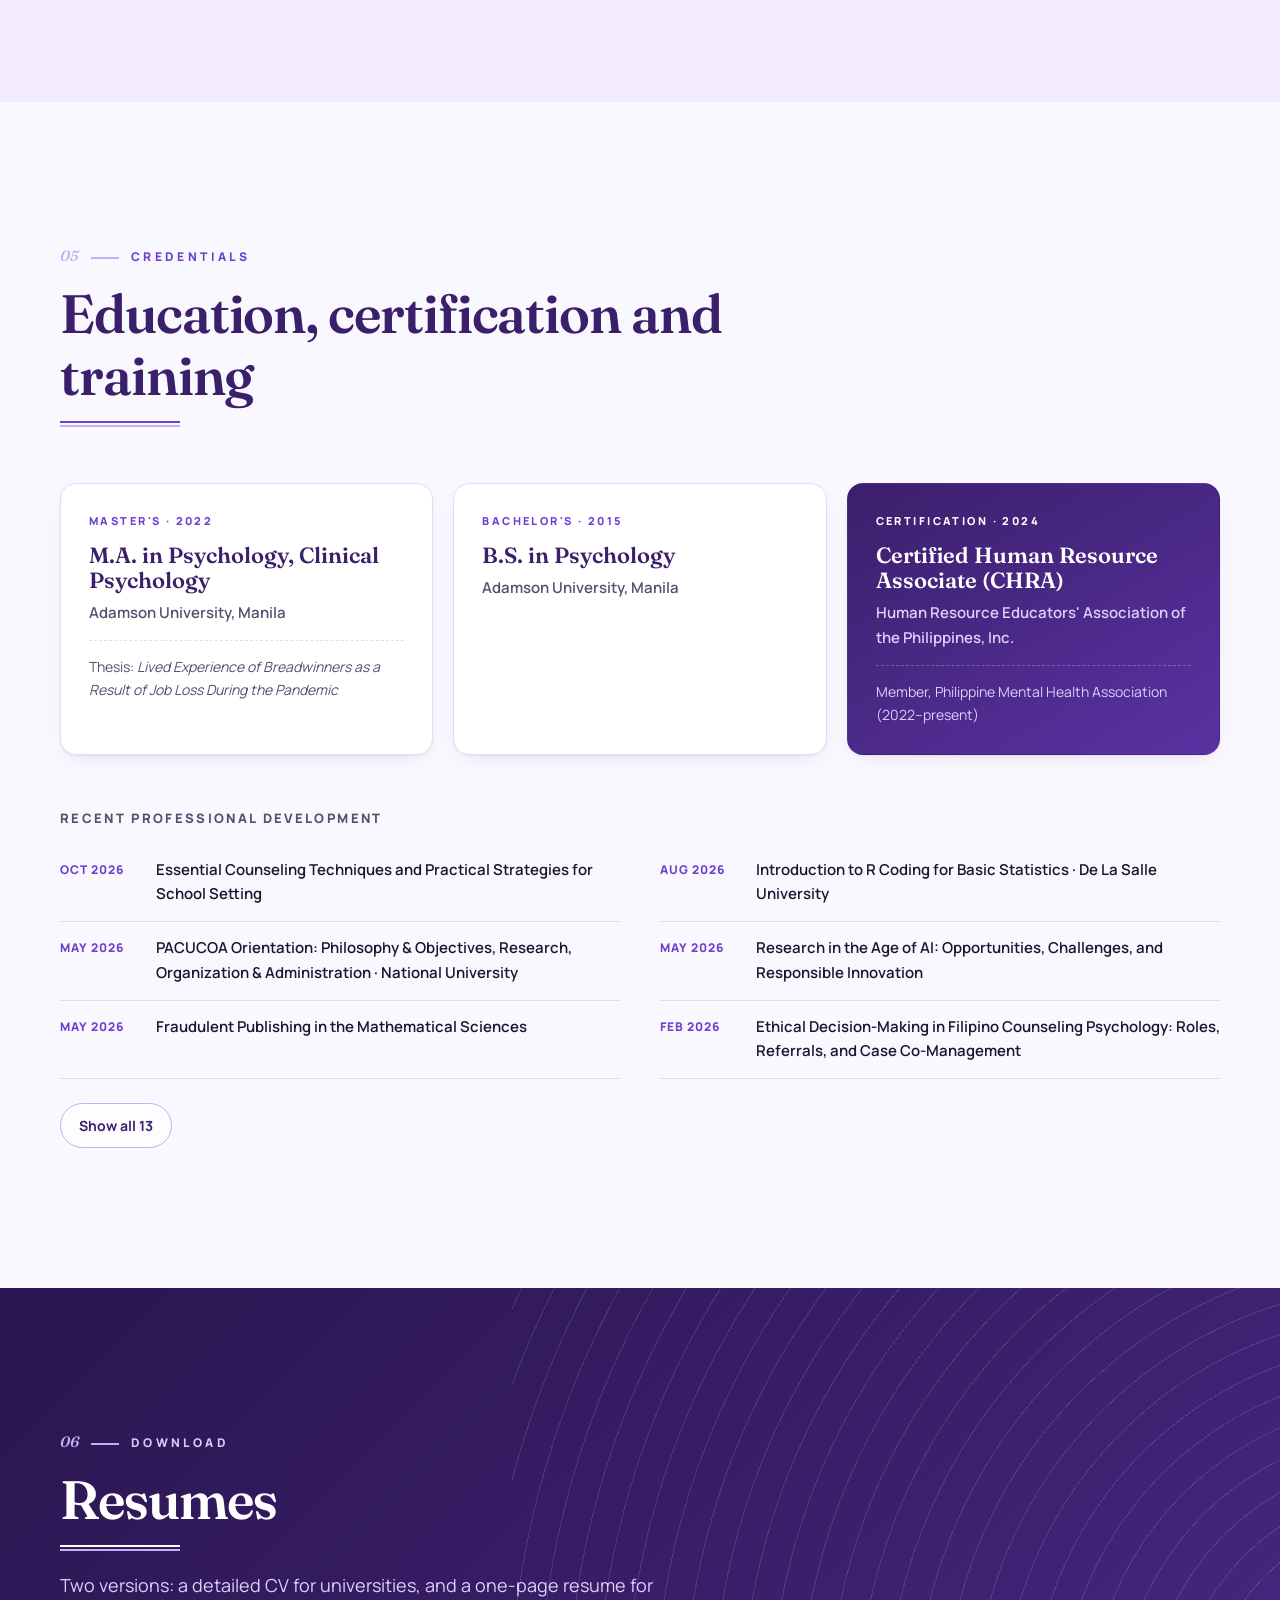
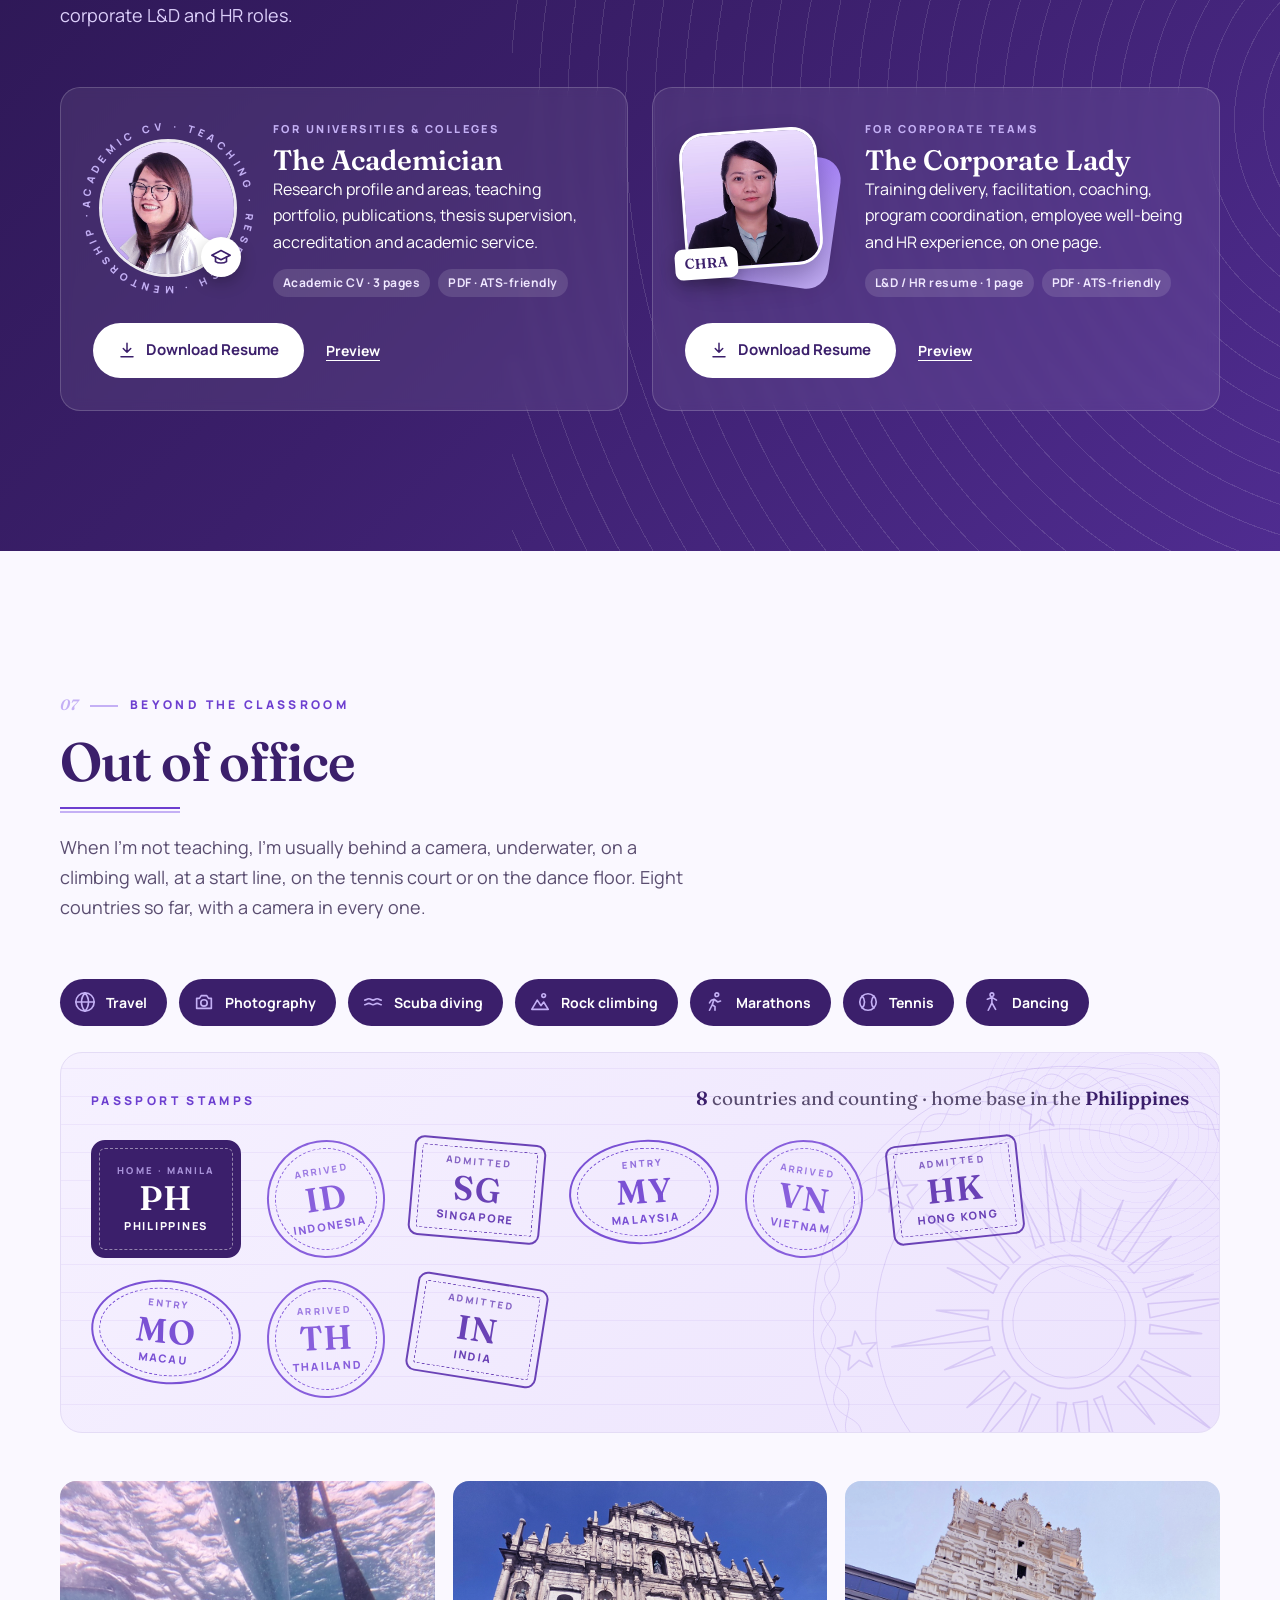
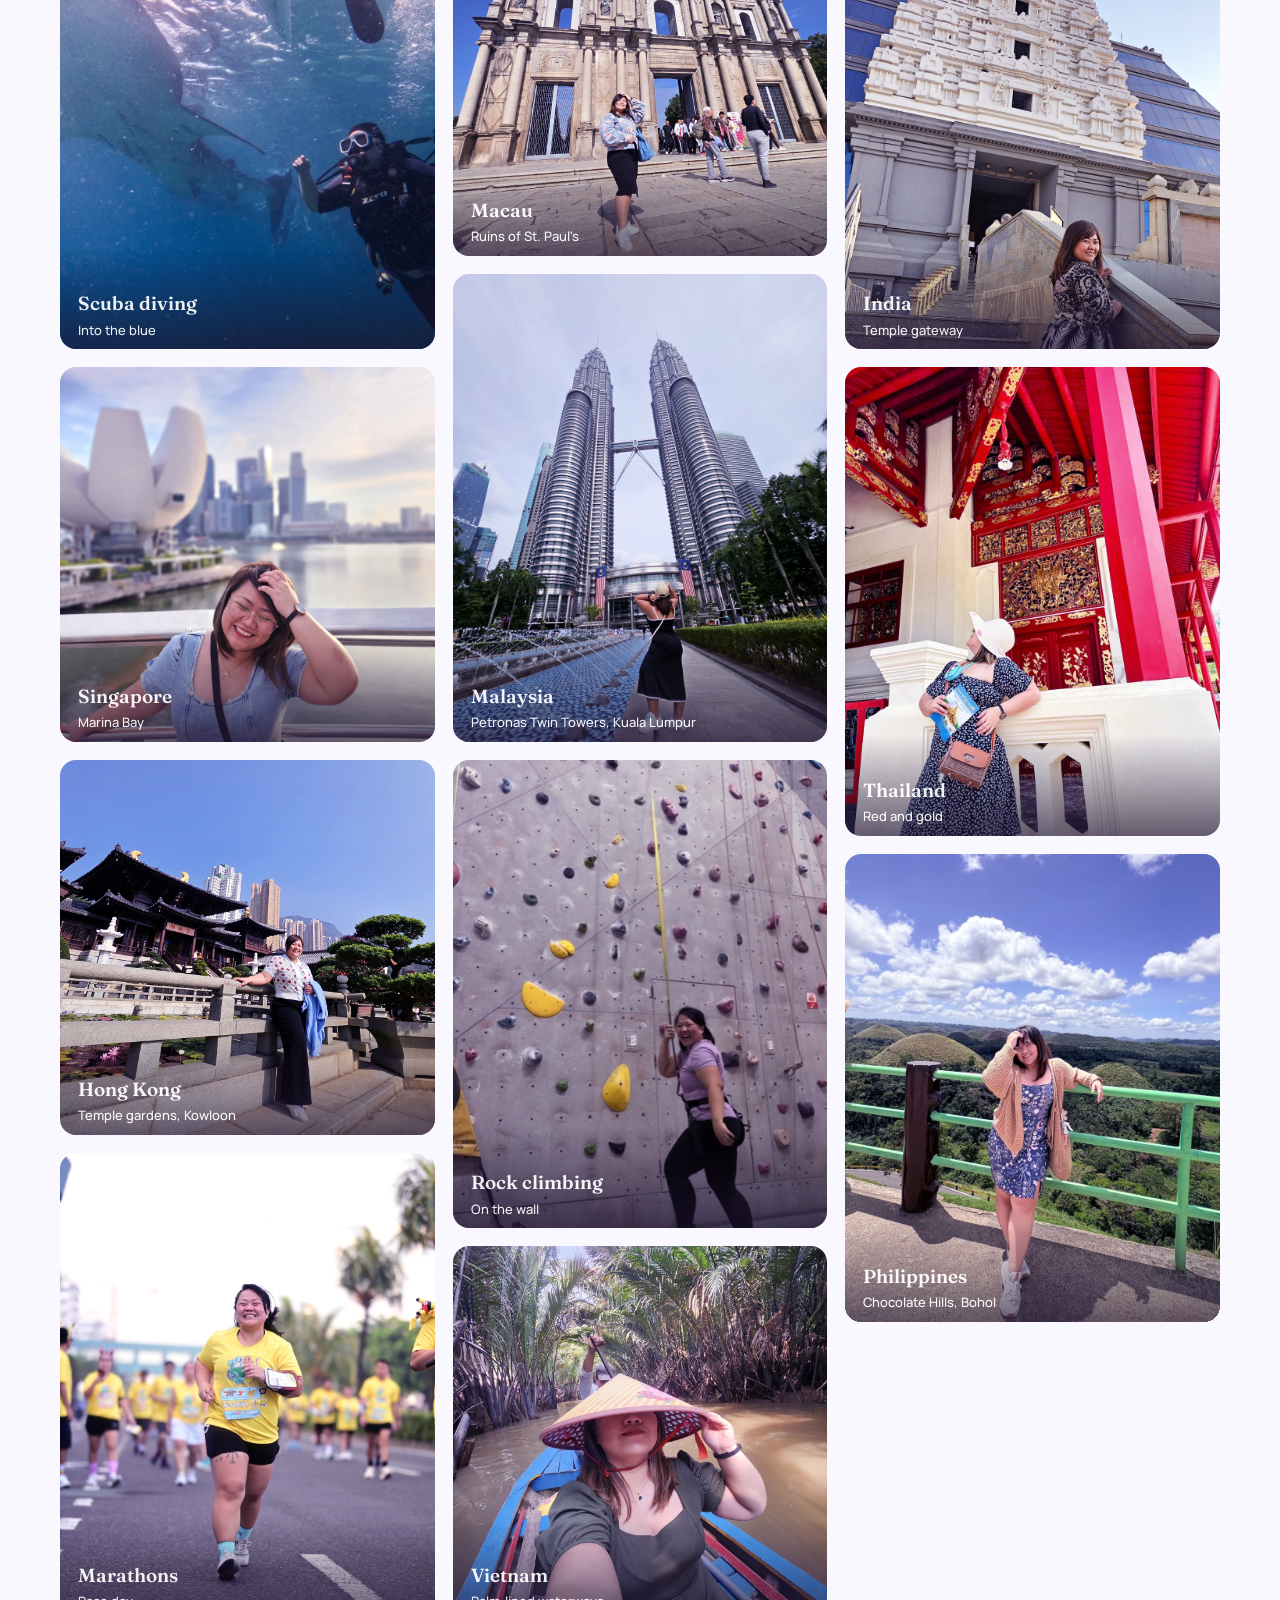
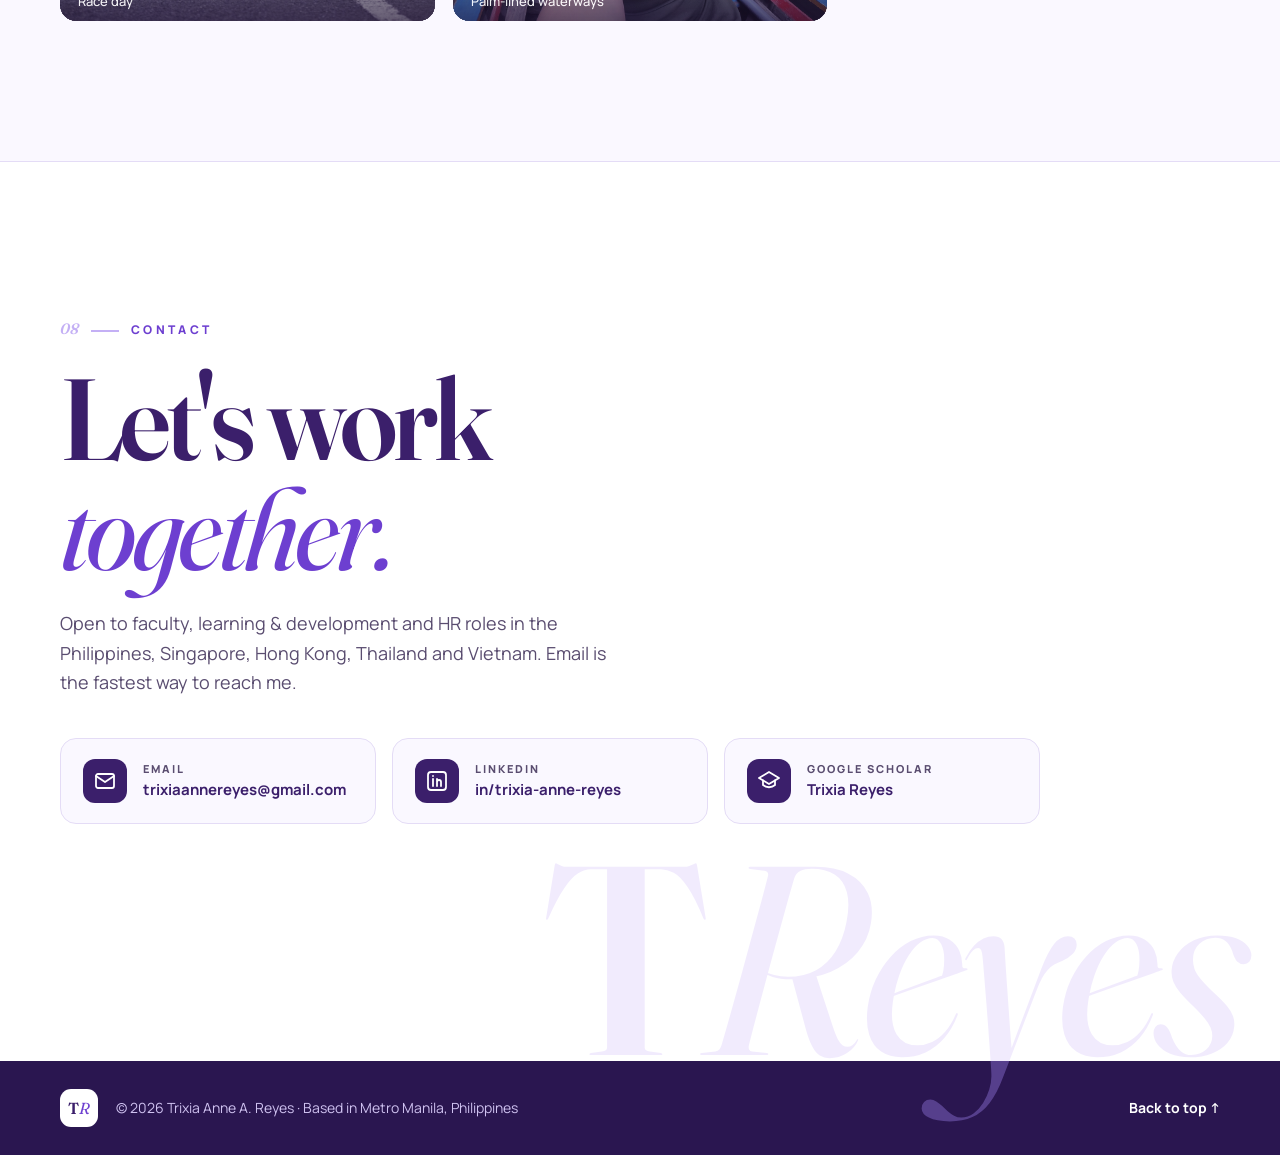
==== commit 1471abdf: "Polish avatars, TReyes watermark and passport section - Contact watermark reads "TReyes" (T in the T" ====
--- a/index.html
+++ b/index.html
@@ -453,19 +453,19 @@
                 <defs><path id="ringAcad" d="M100,100 m-88,0 a88,88 0 1,1 176,0 a88,88 0 1,1 -176,0"/></defs>
                 <text><textPath href="#ringAcad" textLength="548" lengthAdjust="spacing">ACADEMIC CV · TEACHING · RESEARCH · MENTORSHIP ·</textPath></text>
               </svg>
-              <img class="avatar__img" src="assets/img/avatar-academia.jpg" alt="">
+              <span class="avatar__frame tint"><img class="avatar__img" src="assets/img/avatar-academia.jpg" alt=""></span>
               <span class="avatar__badge"><svg viewBox="0 0 24 24"><path d="M22 10 12 5 2 10l10 5 10-5Z"/><path d="M6 12v5c3 2 9 2 12 0v-5"/></svg></span>
             </div>
             <div class="dl__body">
               <p class="card__kicker">For universities &amp; colleges</p>
-              <h3>Academic CV</h3>
+              <h3>The Academician</h3>
               <p>Research profile and areas, teaching portfolio, publications, thesis supervision, accreditation and academic service.</p>
-              <ul class="dl__meta"><li>3 pages</li><li>PDF · ATS-friendly</li></ul>
+              <ul class="dl__meta"><li>Academic CV · 3 pages</li><li>PDF · ATS-friendly</li></ul>
             </div>
             <div class="dl__actions">
               <a class="btn btn--light" href="assets/docs/Trixia_Reyes_Academic_CV.pdf" download>
                 <svg viewBox="0 0 24 24" aria-hidden="true"><path d="M12 3v12m0 0-5-5m5 5 5-5M4 21h16"/></svg>
-                Download PDF
+                Download Resume
               </a>
               <a class="dl__view" href="assets/docs/Trixia_Reyes_Academic_CV.pdf" target="_blank" rel="noopener">Preview</a>
             </div>
@@ -479,14 +479,14 @@
             </div>
             <div class="dl__body">
               <p class="card__kicker">For corporate teams</p>
-              <h3>L&amp;D / HR Resume</h3>
+              <h3>The Corporate Lady</h3>
               <p>Training delivery, facilitation, coaching, program coordination, employee well-being and HR experience, on one page.</p>
-              <ul class="dl__meta"><li>1 page</li><li>PDF · ATS-friendly</li></ul>
+              <ul class="dl__meta"><li>L&amp;D / HR resume · 1 page</li><li>PDF · ATS-friendly</li></ul>
             </div>
             <div class="dl__actions">
               <a class="btn btn--light" href="assets/docs/Trixia_Reyes_LD_HR_Resume.pdf" download>
                 <svg viewBox="0 0 24 24" aria-hidden="true"><path d="M12 3v12m0 0-5-5m5 5 5-5M4 21h16"/></svg>
-                Download PDF
+                Download Resume
               </a>
               <a class="dl__view" href="assets/docs/Trixia_Reyes_LD_HR_Resume.pdf" target="_blank" rel="noopener">Preview</a>
             </div>
@@ -515,6 +515,13 @@
         </ul>
 
         <div class="passport reveal">
+          <svg class="passport__emblem" viewBox="0 0 500 500" aria-hidden="true" focusable="false">
+            <circle cx="250" cy="250" r="64"/><circle cx="250" cy="250" r="54" class="thin"/>
+            <path d="M327.7,243.2 L422.0,250.0 L327.7,256.8Z M324.9,228.2 L374.7,221.2 L326.9,236.7Z M326.9,263.3 L374.7,278.8 L324.9,271.8Z M309.8,300.1 L371.6,371.6 L300.1,309.8Z M318.4,287.6 L358.6,317.8 L313.7,295.0Z M295.0,313.7 L317.8,358.6 L287.6,318.4Z M256.8,327.7 L250.0,422.0 L243.2,327.7Z M271.8,324.9 L278.8,374.7 L263.3,326.9Z M236.7,326.9 L221.2,374.7 L228.2,324.9Z M199.9,309.8 L128.4,371.6 L190.2,300.1Z M212.4,318.4 L182.2,358.6 L205.0,313.7Z M186.3,295.0 L141.4,317.8 L181.6,287.6Z M172.3,256.8 L78.0,250.0 L172.3,243.2Z M175.1,271.8 L125.3,278.8 L173.1,263.3Z M173.1,236.7 L125.3,221.2 L175.1,228.2Z M190.2,199.9 L128.4,128.4 L199.9,190.2Z M181.6,212.4 L141.4,182.2 L186.3,205.0Z M205.0,186.3 L182.2,141.4 L212.4,181.6Z M243.2,172.3 L250.0,78.0 L256.8,172.3Z M228.2,175.1 L221.2,125.3 L236.7,173.1Z M263.3,173.1 L278.8,125.3 L271.8,175.1Z M300.1,190.2 L371.6,128.4 L309.8,199.9Z M287.6,181.6 L317.8,141.4 L295.0,186.3Z M313.7,205.0 L358.6,182.2 L318.4,212.4Z"/>
+            <path d="M45.0,230.0 L49.9,243.2 L64.0,243.8 L53.0,252.6 L56.8,266.2 L45.0,258.4 L33.2,266.2 L37.0,252.6 L26.0,243.8 L40.1,243.2Z M105.0,85.0 L110.0,98.2 L124.1,98.9 L113.0,107.6 L116.8,121.2 L105.0,113.4 L93.3,121.2 L97.1,107.6 L86.0,98.9 L100.1,98.2Z M250.0,25.0 L254.9,38.2 L269.0,38.8 L258.0,47.6 L261.8,61.2 L250.0,53.4 L238.2,61.2 L242.0,47.6 L231.0,38.8 L245.1,38.2Z"/>
+            <circle cx="250" cy="250" r="186" class="thin"/><circle cx="250" cy="250" r="246" class="thin"/>
+            <path class="thin" d="M482.0,250.0 L483.4,252.0 L484.8,254.1 L486.0,256.2 L487.1,258.3 L487.8,260.4 L488.3,262.5 L488.5,264.6 L488.4,266.7 L487.9,268.7 L487.2,270.7 L486.1,272.7 L484.8,274.7 L483.3,276.6 L481.7,278.5 L480.0,280.3 L478.3,282.1 L476.6,283.9 L475.1,285.6 L473.7,287.4 L472.5,289.2 L471.6,291.1 L470.9,292.9 L470.5,294.9 L470.4,296.9 L470.6,298.9 L471.0,301.0 L471.6,303.2 L472.3,305.4 L473.2,307.7 L474.1,310.0 L475.0,312.4 L475.7,314.7 L476.4,317.1 L476.8,319.4 L477.0,321.6 L477.0,323.7 L476.6,325.8 L475.9,327.8 L475.0,329.7 L473.7,331.4 L472.2,333.1 L470.4,334.6 L468.5,336.1 L466.5,337.5 L464.3,338.8 L462.2,340.1 L460.1,341.4 L458.2,342.7 L456.4,344.1 L454.8,345.5 L453.4,347.0 L452.3,348.7 L451.4,350.4 L450.8,352.3 L450.4,354.3 L450.3,356.5 L450.3,358.7 L450.4,361.1 L450.7,363.5 L450.9,366.0 L451.2,368.5 L451.3,371.0 L451.3,373.4 L451.2,375.7 L450.8,377.9 L450.2,380.0 L449.3,381.9 L448.1,383.6 L446.7,385.2 L445.0,386.5 L443.1,387.7 L441.0,388.8 L438.8,389.7 L436.4,390.5 L434.1,391.2 L431.7,391.9 L429.3,392.7 L427.1,393.4 L425.0,394.3 L423.1,395.2 L421.4,396.3 L419.8,397.6 L418.5,399.1 L417.5,400.8 L416.6,402.6 L415.9,404.7 L415.3,406.9 L414.8,409.2 L414.4,411.6 L414.0,414.0 L413.6,416.5 L413.1,418.9 L412.5,421.3 L411.8,423.5 L410.8,425.5 L409.7,427.4 L408.3,429.0 L406.8,430.3 L405.0,431.5 L403.0,432.4 L400.9,433.0 L398.6,433.5 L396.2,433.8 L393.7,434.0 L391.2,434.1 L388.7,434.1 L386.3,434.2 L383.9,434.4 L381.7,434.6 L379.6,435.1 L377.6,435.7 L375.8,436.6 L374.2,437.7 L372.7,439.0 L371.4,440.6 L370.2,442.3 L369.1,444.3 L368.0,446.4 L367.0,448.6 L366.0,450.9 L365.0,453.2 L363.9,455.4 L362.7,457.5 L361.4,459.4 L359.9,461.2 L358.3,462.6 L356.6,463.9 L354.8,464.8 L352.7,465.4 L350.6,465.8 L348.4,465.8 L346.0,465.7 L343.6,465.4 L341.2,464.9 L338.8,464.3 L336.4,463.8 L334.0,463.2 L331.7,462.7 L329.4,462.4 L327.3,462.3 L325.2,462.4 L323.3,462.8 L321.4,463.4 L319.6,464.3 L317.9,465.5 L316.3,466.9 L314.7,468.5 L313.2,470.3 L311.6,472.2 L310.0,474.1 L308.5,476.0 L306.8,477.9 L305.1,479.6 L303.4,481.1 L301.5,482.4 L299.6,483.4 L297.6,484.2 L295.6,484.6 L293.5,484.7 L291.3,484.4 L289.1,483.9 L286.9,483.2 L284.7,482.3 L282.5,481.2 L280.3,480.0 L278.1,478.8 L275.9,477.7 L273.8,476.6 L271.7,475.8 L269.7,475.1 L267.7,474.6 L265.7,474.5 L263.7,474.6 L261.8,475.0 L259.9,475.7 L257.9,476.7 L256.0,477.8 L254.0,479.1 L252.0,480.5 L250.0,482.0 L248.0,483.4 L245.9,484.8 L243.8,486.0 L241.7,487.1 L239.6,487.8 L237.5,488.3 L235.4,488.5 L233.3,488.4 L231.3,487.9 L229.3,487.2 L227.3,486.1 L225.3,484.8 L223.4,483.3 L221.5,481.7 L219.7,480.0 L217.9,478.3 L216.1,476.6 L214.4,475.1 L212.6,473.7 L210.8,472.5 L208.9,471.6 L207.1,470.9 L205.1,470.5 L203.1,470.4 L201.1,470.6 L199.0,471.0 L196.8,471.6 L194.6,472.3 L192.3,473.2 L190.0,474.1 L187.6,475.0 L185.3,475.7 L182.9,476.4 L180.6,476.8 L178.4,477.0 L176.3,477.0 L174.2,476.6 L172.2,475.9 L170.3,475.0 L168.6,473.7 L166.9,472.2 L165.4,470.4 L163.9,468.5 L162.5,466.5 L161.2,464.3 L159.9,462.2 L158.6,460.1 L157.3,458.2 L155.9,456.4 L154.5,454.8 L153.0,453.4 L151.3,452.3 L149.6,451.4 L147.7,450.8 L145.7,450.4 L143.5,450.3 L141.3,450.3 L138.9,450.4 L136.5,450.7 L134.0,450.9 L131.5,451.2 L129.0,451.3 L126.6,451.3 L124.3,451.2 L122.1,450.8 L120.0,450.2 L118.1,449.3 L116.4,448.1 L114.8,446.7 L113.5,445.0 L112.3,443.1 L111.2,441.0 L110.3,438.8 L109.5,436.4 L108.8,434.1 L108.1,431.7 L107.3,429.3 L106.6,427.1 L105.7,425.0 L104.8,423.1 L103.7,421.4 L102.4,419.8 L100.9,418.5 L99.2,417.5 L97.4,416.6 L95.3,415.9 L93.1,415.3 L90.8,414.8 L88.4,414.4 L86.0,414.0 L83.5,413.6 L81.1,413.1 L78.7,412.5 L76.5,411.8 L74.5,410.8 L72.6,409.7 L71.0,408.3 L69.7,406.8 L68.5,405.0 L67.6,403.0 L67.0,400.9 L66.5,398.6 L66.2,396.2 L66.0,393.7 L65.9,391.2 L65.9,388.7 L65.8,386.3 L65.6,383.9 L65.4,381.7 L64.9,379.6 L64.3,377.6 L63.4,375.8 L62.3,374.2 L61.0,372.7 L59.4,371.4 L57.7,370.2 L55.7,369.1 L53.6,368.0 L51.4,367.0 L49.1,366.0 L46.8,365.0 L44.6,363.9 L42.5,362.7 L40.6,361.4 L38.8,359.9 L37.4,358.3 L36.1,356.6 L35.2,354.8 L34.6,352.7 L34.2,350.6 L34.2,348.4 L34.3,346.0 L34.6,343.6 L35.1,341.2 L35.7,338.8 L36.2,336.4 L36.8,334.0 L37.3,331.7 L37.6,329.4 L37.7,327.3 L37.6,325.2 L37.2,323.3 L36.6,321.4 L35.7,319.6 L34.5,317.9 L33.1,316.3 L31.5,314.7 L29.7,313.2 L27.8,311.6 L25.9,310.0 L24.0,308.5 L22.1,306.8 L20.4,305.1 L18.9,303.4 L17.6,301.5 L16.6,299.6 L15.8,297.6 L15.4,295.6 L15.3,293.5 L15.6,291.3 L16.1,289.1 L16.8,286.9 L17.7,284.7 L18.8,282.5 L20.0,280.3 L21.2,278.1 L22.3,275.9 L23.4,273.8 L24.2,271.7 L24.9,269.7 L25.4,267.7 L25.5,265.7 L25.4,263.7 L25.0,261.8 L24.3,259.9 L23.3,257.9 L22.2,256.0 L20.9,254.0 L19.5,252.0 L18.0,250.0 L16.6,248.0 L15.2,245.9 L14.0,243.8 L12.9,241.7 L12.2,239.6 L11.7,237.5 L11.5,235.4 L11.6,233.3 L12.1,231.3 L12.8,229.3 L13.9,227.3 L15.2,225.3 L16.7,223.4 L18.3,221.5 L20.0,219.7 L21.7,217.9 L23.4,216.1 L24.9,214.4 L26.3,212.6 L27.5,210.8 L28.4,208.9 L29.1,207.1 L29.5,205.1 L29.6,203.1 L29.4,201.1 L29.0,199.0 L28.4,196.8 L27.7,194.6 L26.8,192.3 L25.9,190.0 L25.0,187.6 L24.3,185.3 L23.6,182.9 L23.2,180.6 L23.0,178.4 L23.0,176.3 L23.4,174.2 L24.1,172.2 L25.0,170.3 L26.3,168.6 L27.8,166.9 L29.6,165.4 L31.5,163.9 L33.5,162.5 L35.7,161.2 L37.8,159.9 L39.9,158.6 L41.8,157.3 L43.6,155.9 L45.2,154.5 L46.6,153.0 L47.7,151.3 L48.6,149.6 L49.2,147.7 L49.6,145.7 L49.7,143.5 L49.7,141.3 L49.6,138.9 L49.3,136.5 L49.1,134.0 L48.8,131.5 L48.7,129.0 L48.7,126.6 L48.8,124.3 L49.2,122.1 L49.8,120.0 L50.7,118.1 L51.9,116.4 L53.3,114.8 L55.0,113.5 L56.9,112.3 L59.0,111.2 L61.2,110.3 L63.6,109.5 L65.9,108.8 L68.3,108.1 L70.7,107.3 L72.9,106.6 L75.0,105.7 L76.9,104.8 L78.6,103.7 L80.2,102.4 L81.5,100.9 L82.5,99.2 L83.4,97.4 L84.1,95.3 L84.7,93.1 L85.2,90.8 L85.6,88.4 L86.0,86.0 L86.4,83.5 L86.9,81.1 L87.5,78.7 L88.2,76.5 L89.2,74.5 L90.3,72.6 L91.7,71.0 L93.2,69.7 L95.0,68.5 L97.0,67.6 L99.1,67.0 L101.4,66.5 L103.8,66.2 L106.3,66.0 L108.8,65.9 L111.3,65.9 L113.7,65.8 L116.1,65.6 L118.3,65.4 L120.4,64.9 L122.4,64.3 L124.2,63.4 L125.8,62.3 L127.3,61.0 L128.6,59.4 L129.8,57.7 L130.9,55.7 L132.0,53.6 L133.0,51.4 L134.0,49.1 L135.0,46.8 L136.1,44.6 L137.3,42.5 L138.6,40.6 L140.1,38.8 L141.7,37.4 L143.4,36.1 L145.2,35.2 L147.3,34.6 L149.4,34.2 L151.6,34.2 L154.0,34.3 L156.4,34.6 L158.8,35.1 L161.2,35.7 L163.6,36.2 L166.0,36.8 L168.3,37.3 L170.6,37.6 L172.7,37.7 L174.8,37.6 L176.7,37.2 L178.6,36.6 L180.4,35.7 L182.1,34.5 L183.7,33.1 L185.3,31.5 L186.8,29.7 L188.4,27.8 L190.0,25.9 L191.5,24.0 L193.2,22.1 L194.9,20.4 L196.6,18.9 L198.5,17.6 L200.4,16.6 L202.4,15.8 L204.4,15.4 L206.5,15.3 L208.7,15.6 L210.9,16.1 L213.1,16.8 L215.3,17.7 L217.5,18.8 L219.7,20.0 L221.9,21.2 L224.1,22.3 L226.2,23.4 L228.3,24.2 L230.3,24.9 L232.3,25.4 L234.3,25.5 L236.3,25.4 L238.2,25.0 L240.1,24.3 L242.1,23.3 L244.0,22.2 L246.0,20.9 L248.0,19.5 L250.0,18.0 L252.0,16.6 L254.1,15.2 L256.2,14.0 L258.3,12.9 L260.4,12.2 L262.5,11.7 L264.6,11.5 L266.7,11.6 L268.7,12.1 L270.7,12.8 L272.7,13.9 L274.7,15.2 L276.6,16.7 L278.5,18.3 L280.3,20.0 L282.1,21.7 L283.9,23.4 L285.6,24.9 L287.4,26.3 L289.2,27.5 L291.1,28.4 L292.9,29.1 L294.9,29.5 L296.9,29.6 L298.9,29.4 L301.0,29.0 L303.2,28.4 L305.4,27.7 L307.7,26.8 L310.0,25.9 L312.4,25.0 L314.7,24.3 L317.1,23.6 L319.4,23.2 L321.6,23.0 L323.7,23.0 L325.8,23.4 L327.8,24.1 L329.7,25.0 L331.4,26.3 L333.1,27.8 L334.6,29.6 L336.1,31.5 L337.5,33.5 L338.8,35.7 L340.1,37.8 L341.4,39.9 L342.7,41.8 L344.1,43.6 L345.5,45.2 L347.0,46.6 L348.7,47.7 L350.4,48.6 L352.3,49.2 L354.3,49.6 L356.5,49.7 L358.7,49.7 L361.1,49.6 L363.5,49.3 L366.0,49.1 L368.5,48.8 L371.0,48.7 L373.4,48.7 L375.7,48.8 L377.9,49.2 L380.0,49.8 L381.9,50.7 L383.6,51.9 L385.2,53.3 L386.5,55.0 L387.7,56.9 L388.8,59.0 L389.7,61.2 L390.5,63.6 L391.2,65.9 L391.9,68.3 L392.7,70.7 L393.4,72.9 L394.3,75.0 L395.2,76.9 L396.3,78.6 L397.6,80.2 L399.1,81.5 L400.8,82.5 L402.6,83.4 L404.7,84.1 L406.9,84.7 L409.2,85.2 L411.6,85.6 L414.0,86.0 L416.5,86.4 L418.9,86.9 L421.3,87.5 L423.5,88.2 L425.5,89.2 L427.4,90.3 L429.0,91.7 L430.3,93.2 L431.5,95.0 L432.4,97.0 L433.0,99.1 L433.5,101.4 L433.8,103.8 L434.0,106.3 L434.1,108.8 L434.1,111.3 L434.2,113.7 L434.4,116.1 L434.6,118.3 L435.1,120.4 L435.7,122.4 L436.6,124.2 L437.7,125.8 L439.0,127.3 L440.6,128.6 L442.3,129.8 L444.3,130.9 L446.4,132.0 L448.6,133.0 L450.9,134.0 L453.2,135.0 L455.4,136.1 L457.5,137.3 L459.4,138.6 L461.2,140.1 L462.6,141.7 L463.9,143.4 L464.8,145.2 L465.4,147.3 L465.8,149.4 L465.8,151.6 L465.7,154.0 L465.4,156.4 L464.9,158.8 L464.3,161.2 L463.8,163.6 L463.2,166.0 L462.7,168.3 L462.4,170.6 L462.3,172.7 L462.4,174.8 L462.8,176.7 L463.4,178.6 L464.3,180.4 L465.5,182.1 L466.9,183.7 L468.5,185.3 L470.3,186.8 L472.2,188.4 L474.1,190.0 L476.0,191.5 L477.9,193.2 L479.6,194.9 L481.1,196.6 L482.4,198.5 L483.4,200.4 L484.2,202.4 L484.6,204.4 L484.7,206.5 L484.4,208.7 L483.9,210.9 L483.2,213.1 L482.3,215.3 L481.2,217.5 L480.0,219.7 L478.8,221.9 L477.7,224.1 L476.6,226.2 L475.8,228.3 L475.1,230.3 L474.6,232.3 L474.5,234.3 L474.6,236.3 L475.0,238.2 L475.7,240.1 L476.7,242.1 L477.8,244.0 L479.1,246.0 L480.5,248.0 L482.0,250.0 M482.0,250.0 L480.5,252.0 L479.1,254.0 L477.8,256.0 L476.7,257.9 L475.7,259.9 L475.0,261.8 L474.6,263.7 L474.5,265.7 L474.6,267.7 L475.1,269.7 L475.8,271.7 L476.6,273.8 L477.7,275.9 L478.8,278.1 L480.0,280.3 L481.2,282.5 L482.3,284.7 L483.2,286.9 L483.9,289.1 L484.4,291.3 L484.7,293.5 L484.6,295.6 L484.2,297.6 L483.4,299.6 L482.4,301.5 L481.1,303.4 L479.6,305.1 L477.9,306.8 L476.0,308.5 L474.1,310.0 L472.2,311.6 L470.3,313.2 L468.5,314.7 L466.9,316.3 L465.5,317.9 L464.3,319.6 L463.4,321.4 L462.8,323.3 L462.4,325.2 L462.3,327.3 L462.4,329.4 L462.7,331.7 L463.2,334.0 L463.8,336.4 L464.3,338.8 L464.9,341.2 L465.4,343.6 L465.7,346.0 L465.8,348.4 L465.8,350.6 L465.4,352.7 L464.8,354.8 L463.9,356.6 L462.6,358.3 L461.2,359.9 L459.4,361.4 L457.5,362.7 L455.4,363.9 L453.2,365.0 L450.9,366.0 L448.6,367.0 L446.4,368.0 L444.3,369.1 L442.3,370.2 L440.6,371.4 L439.0,372.7 L437.7,374.2 L436.6,375.8 L435.7,377.6 L435.1,379.6 L434.6,381.7 L434.4,383.9 L434.2,386.3 L434.1,388.7 L434.1,391.2 L434.0,393.7 L433.8,396.2 L433.5,398.6 L433.0,400.9 L432.4,403.0 L431.5,405.0 L430.3,406.8 L429.0,408.3 L427.4,409.7 L425.5,410.8 L423.5,411.8 L421.3,412.5 L418.9,413.1 L416.5,413.6 L414.0,414.0 L411.6,414.4 L409.2,414.8 L406.9,415.3 L404.7,415.9 L402.6,416.6 L400.8,417.5 L399.1,418.5 L397.6,419.8 L396.3,421.4 L395.2,423.1 L394.3,425.0 L393.4,427.1 L392.7,429.3 L391.9,431.7 L391.2,434.1 L390.5,436.4 L389.7,438.8 L388.8,441.0 L387.7,443.1 L386.5,445.0 L385.2,446.7 L383.6,448.1 L381.9,449.3 L380.0,450.2 L377.9,450.8 L375.7,451.2 L373.4,451.3 L371.0,451.3 L368.5,451.2 L366.0,450.9 L363.5,450.7 L361.1,450.4 L358.7,450.3 L356.5,450.3 L354.3,450.4 L352.3,450.8 L350.4,451.4 L348.7,452.3 L347.0,453.4 L345.5,454.8 L344.1,456.4 L342.7,458.2 L341.4,460.1 L340.1,462.2 L338.8,464.3 L337.5,466.5 L336.1,468.5 L334.6,470.4 L333.1,472.2 L331.4,473.7 L329.7,475.0 L327.8,475.9 L325.8,476.6 L323.7,477.0 L321.6,477.0 L319.4,476.8 L317.1,476.4 L314.7,475.7 L312.4,475.0 L310.0,474.1 L307.7,473.2 L305.4,472.3 L303.2,471.6 L301.0,471.0 L298.9,470.6 L296.9,470.4 L294.9,470.5 L292.9,470.9 L291.1,471.6 L289.2,472.5 L287.4,473.7 L285.6,475.1 L283.9,476.6 L282.1,478.3 L280.3,480.0 L278.5,481.7 L276.6,483.3 L274.7,484.8 L272.7,486.1 L270.7,487.2 L268.7,487.9 L266.7,488.4 L264.6,488.5 L262.5,488.3 L260.4,487.8 L258.3,487.1 L256.2,486.0 L254.1,484.8 L252.0,483.4 L250.0,482.0 L248.0,480.5 L246.0,479.1 L244.0,477.8 L242.1,476.7 L240.1,475.7 L238.2,475.0 L236.3,474.6 L234.3,474.5 L232.3,474.6 L230.3,475.1 L228.3,475.8 L226.2,476.6 L224.1,477.7 L221.9,478.8 L219.7,480.0 L217.5,481.2 L215.3,482.3 L213.1,483.2 L210.9,483.9 L208.7,484.4 L206.5,484.7 L204.4,484.6 L202.4,484.2 L200.4,483.4 L198.5,482.4 L196.6,481.1 L194.9,479.6 L193.2,477.9 L191.5,476.0 L190.0,474.1 L188.4,472.2 L186.8,470.3 L185.3,468.5 L183.7,466.9 L182.1,465.5 L180.4,464.3 L178.6,463.4 L176.7,462.8 L174.8,462.4 L172.7,462.3 L170.6,462.4 L168.3,462.7 L166.0,463.2 L163.6,463.8 L161.2,464.3 L158.8,464.9 L156.4,465.4 L154.0,465.7 L151.6,465.8 L149.4,465.8 L147.3,465.4 L145.2,464.8 L143.4,463.9 L141.7,462.6 L140.1,461.2 L138.6,459.4 L137.3,457.5 L136.1,455.4 L135.0,453.2 L134.0,450.9 L133.0,448.6 L132.0,446.4 L130.9,444.3 L129.8,442.3 L128.6,440.6 L127.3,439.0 L125.8,437.7 L124.2,436.6 L122.4,435.7 L120.4,435.1 L118.3,434.6 L116.1,434.4 L113.7,434.2 L111.3,434.1 L108.8,434.1 L106.3,434.0 L103.8,433.8 L101.4,433.5 L99.1,433.0 L97.0,432.4 L95.0,431.5 L93.2,430.3 L91.7,429.0 L90.3,427.4 L89.2,425.5 L88.2,423.5 L87.5,421.3 L86.9,418.9 L86.4,416.5 L86.0,414.0 L85.6,411.6 L85.2,409.2 L84.7,406.9 L84.1,404.7 L83.4,402.6 L82.5,400.8 L81.5,399.1 L80.2,397.6 L78.6,396.3 L76.9,395.2 L75.0,394.3 L72.9,393.4 L70.7,392.7 L68.3,391.9 L65.9,391.2 L63.6,390.5 L61.2,389.7 L59.0,388.8 L56.9,387.7 L55.0,386.5 L53.3,385.2 L51.9,383.6 L50.7,381.9 L49.8,380.0 L49.2,377.9 L48.8,375.7 L48.7,373.4 L48.7,371.0 L48.8,368.5 L49.1,366.0 L49.3,363.5 L49.6,361.1 L49.7,358.7 L49.7,356.5 L49.6,354.3 L49.2,352.3 L48.6,350.4 L47.7,348.7 L46.6,347.0 L45.2,345.5 L43.6,344.1 L41.8,342.7 L39.9,341.4 L37.8,340.1 L35.7,338.8 L33.5,337.5 L31.5,336.1 L29.6,334.6 L27.8,333.1 L26.3,331.4 L25.0,329.7 L24.1,327.8 L23.4,325.8 L23.0,323.7 L23.0,321.6 L23.2,319.4 L23.6,317.1 L24.3,314.7 L25.0,312.4 L25.9,310.0 L26.8,307.7 L27.7,305.4 L28.4,303.2 L29.0,301.0 L29.4,298.9 L29.6,296.9 L29.5,294.9 L29.1,292.9 L28.4,291.1 L27.5,289.2 L26.3,287.4 L24.9,285.6 L23.4,283.9 L21.7,282.1 L20.0,280.3 L18.3,278.5 L16.7,276.6 L15.2,274.7 L13.9,272.7 L12.8,270.7 L12.1,268.7 L11.6,266.7 L11.5,264.6 L11.7,262.5 L12.2,260.4 L12.9,258.3 L14.0,256.2 L15.2,254.1 L16.6,252.0 L18.0,250.0 L19.5,248.0 L20.9,246.0 L22.2,244.0 L23.3,242.1 L24.3,240.1 L25.0,238.2 L25.4,236.3 L25.5,234.3 L25.4,232.3 L24.9,230.3 L24.2,228.3 L23.4,226.2 L22.3,224.1 L21.2,221.9 L20.0,219.7 L18.8,217.5 L17.7,215.3 L16.8,213.1 L16.1,210.9 L15.6,208.7 L15.3,206.5 L15.4,204.4 L15.8,202.4 L16.6,200.4 L17.6,198.5 L18.9,196.6 L20.4,194.9 L22.1,193.2 L24.0,191.5 L25.9,190.0 L27.8,188.4 L29.7,186.8 L31.5,185.3 L33.1,183.7 L34.5,182.1 L35.7,180.4 L36.6,178.6 L37.2,176.7 L37.6,174.8 L37.7,172.7 L37.6,170.6 L37.3,168.3 L36.8,166.0 L36.2,163.6 L35.7,161.2 L35.1,158.8 L34.6,156.4 L34.3,154.0 L34.2,151.6 L34.2,149.4 L34.6,147.3 L35.2,145.2 L36.1,143.4 L37.4,141.7 L38.8,140.1 L40.6,138.6 L42.5,137.3 L44.6,136.1 L46.8,135.0 L49.1,134.0 L51.4,133.0 L53.6,132.0 L55.7,130.9 L57.7,129.8 L59.4,128.6 L61.0,127.3 L62.3,125.8 L63.4,124.2 L64.3,122.4 L64.9,120.4 L65.4,118.3 L65.6,116.1 L65.8,113.7 L65.9,111.3 L65.9,108.8 L66.0,106.3 L66.2,103.8 L66.5,101.4 L67.0,99.1 L67.6,97.0 L68.5,95.0 L69.7,93.2 L71.0,91.7 L72.6,90.3 L74.5,89.2 L76.5,88.2 L78.7,87.5 L81.1,86.9 L83.5,86.4 L86.0,86.0 L88.4,85.6 L90.8,85.2 L93.1,84.7 L95.3,84.1 L97.4,83.4 L99.2,82.5 L100.9,81.5 L102.4,80.2 L103.7,78.6 L104.8,76.9 L105.7,75.0 L106.6,72.9 L107.3,70.7 L108.1,68.3 L108.8,65.9 L109.5,63.6 L110.3,61.2 L111.2,59.0 L112.3,56.9 L113.5,55.0 L114.8,53.3 L116.4,51.9 L118.1,50.7 L120.0,49.8 L122.1,49.2 L124.3,48.8 L126.6,48.7 L129.0,48.7 L131.5,48.8 L134.0,49.1 L136.5,49.3 L138.9,49.6 L141.3,49.7 L143.5,49.7 L145.7,49.6 L147.7,49.2 L149.6,48.6 L151.3,47.7 L153.0,46.6 L154.5,45.2 L155.9,43.6 L157.3,41.8 L158.6,39.9 L159.9,37.8 L161.2,35.7 L162.5,33.5 L163.9,31.5 L165.4,29.6 L166.9,27.8 L168.6,26.3 L170.3,25.0 L172.2,24.1 L174.2,23.4 L176.3,23.0 L178.4,23.0 L180.6,23.2 L182.9,23.6 L185.3,24.3 L187.6,25.0 L190.0,25.9 L192.3,26.8 L194.6,27.7 L196.8,28.4 L199.0,29.0 L201.1,29.4 L203.1,29.6 L205.1,29.5 L207.1,29.1 L208.9,28.4 L210.8,27.5 L212.6,26.3 L214.4,24.9 L216.1,23.4 L217.9,21.7 L219.7,20.0 L221.5,18.3 L223.4,16.7 L225.3,15.2 L227.3,13.9 L229.3,12.8 L231.3,12.1 L233.3,11.6 L235.4,11.5 L237.5,11.7 L239.6,12.2 L241.7,12.9 L243.8,14.0 L245.9,15.2 L248.0,16.6 L250.0,18.0 L252.0,19.5 L254.0,20.9 L256.0,22.2 L257.9,23.3 L259.9,24.3 L261.8,25.0 L263.7,25.4 L265.7,25.5 L267.7,25.4 L269.7,24.9 L271.7,24.2 L273.8,23.4 L275.9,22.3 L278.1,21.2 L280.3,20.0 L282.5,18.8 L284.7,17.7 L286.9,16.8 L289.1,16.1 L291.3,15.6 L293.5,15.3 L295.6,15.4 L297.6,15.8 L299.6,16.6 L301.5,17.6 L303.4,18.9 L305.1,20.4 L306.8,22.1 L308.5,24.0 L310.0,25.9 L311.6,27.8 L313.2,29.7 L314.7,31.5 L316.3,33.1 L317.9,34.5 L319.6,35.7 L321.4,36.6 L323.3,37.2 L325.2,37.6 L327.3,37.7 L329.4,37.6 L331.7,37.3 L334.0,36.8 L336.4,36.2 L338.8,35.7 L341.2,35.1 L343.6,34.6 L346.0,34.3 L348.4,34.2 L350.6,34.2 L352.7,34.6 L354.8,35.2 L356.6,36.1 L358.3,37.4 L359.9,38.8 L361.4,40.6 L362.7,42.5 L363.9,44.6 L365.0,46.8 L366.0,49.1 L367.0,51.4 L368.0,53.6 L369.1,55.7 L370.2,57.7 L371.4,59.4 L372.7,61.0 L374.2,62.3 L375.8,63.4 L377.6,64.3 L379.6,64.9 L381.7,65.4 L383.9,65.6 L386.3,65.8 L388.7,65.9 L391.2,65.9 L393.7,66.0 L396.2,66.2 L398.6,66.5 L400.9,67.0 L403.0,67.6 L405.0,68.5 L406.8,69.7 L408.3,71.0 L409.7,72.6 L410.8,74.5 L411.8,76.5 L412.5,78.7 L413.1,81.1 L413.6,83.5 L414.0,86.0 L414.4,88.4 L414.8,90.8 L415.3,93.1 L415.9,95.3 L416.6,97.4 L417.5,99.2 L418.5,100.9 L419.8,102.4 L421.4,103.7 L423.1,104.8 L425.0,105.7 L427.1,106.6 L429.3,107.3 L431.7,108.1 L434.1,108.8 L436.4,109.5 L438.8,110.3 L441.0,111.2 L443.1,112.3 L445.0,113.5 L446.7,114.8 L448.1,116.4 L449.3,118.1 L450.2,120.0 L450.8,122.1 L451.2,124.3 L451.3,126.6 L451.3,129.0 L451.2,131.5 L450.9,134.0 L450.7,136.5 L450.4,138.9 L450.3,141.3 L450.3,143.5 L450.4,145.7 L450.8,147.7 L451.4,149.6 L452.3,151.3 L453.4,153.0 L454.8,154.5 L456.4,155.9 L458.2,157.3 L460.1,158.6 L462.2,159.9 L464.3,161.2 L466.5,162.5 L468.5,163.9 L470.4,165.4 L472.2,166.9 L473.7,168.6 L475.0,170.3 L475.9,172.2 L476.6,174.2 L477.0,176.3 L477.0,178.4 L476.8,180.6 L476.4,182.9 L475.7,185.3 L475.0,187.6 L474.1,190.0 L473.2,192.3 L472.3,194.6 L471.6,196.8 L471.0,199.0 L470.6,201.1 L470.4,203.1 L470.5,205.1 L470.9,207.1 L471.6,208.9 L472.5,210.8 L473.7,212.6 L475.1,214.4 L476.6,216.1 L478.3,217.9 L480.0,219.7 L481.7,221.5 L483.3,223.4 L484.8,225.3 L486.1,227.3 L487.2,229.3 L487.9,231.3 L488.4,233.3 L488.5,235.4 L488.3,237.5 L487.8,239.6 L487.1,241.7 L486.0,243.8 L484.8,245.9 L483.4,248.0 L482.0,250.0"/>
+          </svg>
           <div class="passport__head">
             <p class="passport__label">Passport stamps</p>
             <p class="passport__count"><b>8</b> countries and counting · home base in the <b>Philippines</b></p>
@@ -550,6 +557,7 @@
 
     <!-- CONTACT -->
     <section class="contact" id="contact">
+      <span class="contact__mark" aria-hidden="true">T<i>Reyes</i></span>
       <div class="container">
         <p class="eyebrow reveal"><span class="eyebrow__num">08</span> Contact</p>
         <h2 class="contact__title reveal">Let's work<br><em>together.</em></h2>
--- a/styles.css
+++ b/styles.css
@@ -388,21 +388,24 @@
 .section__head--light .section__title::after { border-color: #fff; border-bottom-color: var(--lilac); }
 .section__head--light .section__intro { color: #ddd0fb; }
 .downloads { display: grid; grid-template-columns: 1fr 1fr; gap: 24px; position: relative; }
-/* Resume avatars: academia = duotone circle with rotating text ring; corporate = full-colour tilted card stack */
+/* Resume avatars: same cut-out photo treatment (lavender backdrop baked in, purple tint on top);
+   academia = circle with rotating text ring, corporate = tilted card stack */
 .avatar { position: relative; width: 150px; height: 150px; flex: none; }
 .avatar--academia .avatar__ring { position: absolute; inset: -14px; width: calc(100% + 28px); height: calc(100% + 28px); animation: spin 26s linear infinite; }
 .avatar__ring text { font: 800 11.5px var(--sans); letter-spacing: .26em; fill: var(--lilac); }
-.avatar--academia .avatar__img { position: absolute; inset: 12px; width: calc(100% - 24px); height: calc(100% - 24px); border-radius: 50%; object-fit: cover; box-shadow: 0 0 0 3px rgba(255,255,255,.9); }
+/* Both photos are the same 132px square, cropped to the same eye line and face size */
+.avatar--academia .avatar__frame { position: absolute; inset: 9px; width: 132px; height: 132px; border-radius: 50%; overflow: hidden; box-shadow: 0 0 0 3px rgba(255,255,255,.9); }
+.avatar--academia .avatar__img { width: 100%; height: 100%; object-fit: cover; }
 .avatar__badge { position: absolute; right: 2px; bottom: 6px; width: 40px; height: 40px; border-radius: 50%; background: #fff; display: grid; place-items: center; box-shadow: 0 6px 16px rgba(0,0,0,.25); }
 .avatar__badge svg { width: 22px; height: 22px; fill: none; stroke: var(--plum); stroke-width: 1.8; stroke-linecap: round; stroke-linejoin: round; }
 @keyframes spin { to { transform: rotate(360deg); } }
-.avatar--corporate .avatar__stack { position: absolute; inset: 10px 0 0 10px; border-radius: 22px; background: linear-gradient(135deg, var(--violet-2), var(--lilac)); transform: rotate(8deg); }
+.avatar--corporate .avatar__stack { position: absolute; inset: 18px 0 0 18px; border-radius: 22px; background: linear-gradient(135deg, var(--violet-2), var(--lilac)); transform: rotate(8deg); }
 .avatar--corporate .avatar__frame {
-  position: absolute; inset: 0 10px 10px 0; border-radius: 22px; overflow: hidden; transform: rotate(-4deg);
+  position: absolute; inset: 0 18px 18px 0; border-radius: 22px; overflow: hidden; transform: rotate(-4deg);
   background: linear-gradient(180deg, #efe7ff, #cdb9f6); box-shadow: 0 0 0 3px #fff, 0 14px 30px rgba(0,0,0,.3);
   transition: transform .4s var(--ease);
 }
-.avatar--corporate .avatar__img { width: 100%; height: 100%; object-fit: cover; mix-blend-mode: multiply; }
+.avatar--corporate .avatar__img { width: 100%; height: 100%; object-fit: cover; }
 .dl:hover .avatar--corporate .avatar__frame { transform: rotate(0deg); }
 .avatar__tag { position: absolute; left: -10px; bottom: 4px; background: #fff; color: var(--plum); font-family: var(--serif); font-weight: 600; font-size: 14px; padding: 4px 10px; border-radius: 8px; box-shadow: 0 6px 16px rgba(0,0,0,.25); transform: rotate(-4deg); }
 .dl__meta { display: flex; flex-wrap: wrap; gap: 8px; margin-top: 14px; }
@@ -442,6 +445,16 @@
   content: ""; position: absolute; right: -80px; top: -80px; width: 320px; height: 320px; border-radius: 50%; opacity: .5; pointer-events: none;
   background: repeating-radial-gradient(circle, transparent 0 9px, rgba(139,92,246,.12) 9px 10px);
 }
+/* Sun-and-three-stars line art, embossed into the empty corner like a passport cover */
+.passport__emblem {
+  position: absolute; right: -110px; bottom: -150px; width: 520px; height: 520px; pointer-events: none;
+  fill: none; stroke: var(--violet); stroke-width: 1.6; stroke-linejoin: round; opacity: .17;
+  transform: rotate(-8deg);
+}
+.passport__emblem .thin { stroke-width: .8; }
+.passport.reveal .passport__emblem { transition: transform 1.6s var(--ease), opacity 1.6s; opacity: 0; transform: rotate(-30deg) scale(.94); }
+.passport.reveal.is-in .passport__emblem { opacity: .17; transform: rotate(-8deg); }
+.stamps { position: relative; z-index: 1; }
 .passport__head { display: flex; flex-wrap: wrap; align-items: baseline; justify-content: space-between; gap: 8px 24px; margin-bottom: 26px; position: relative; }
 .passport__label { font-size: 12px; font-weight: 800; letter-spacing: .28em; text-transform: uppercase; color: var(--violet); }
 .passport__count { font-family: var(--serif); font-size: 19px; color: var(--ink-soft); }
@@ -490,11 +503,24 @@
 .ph:hover figcaption { transform: none; opacity: 1; }
 
 /* ---------- Contact ---------- */
-.contact { padding: clamp(90px, 12vw, 160px) 0; background: var(--white); position: relative; overflow: hidden; border-top: 1px solid var(--line); }
-.contact::after {
-  content: "TAR"; position: absolute; right: -2vw; bottom: -6vw; font-family: var(--serif); font-weight: 700;
-  font-size: 32vw; line-height: 1; color: var(--lavender); z-index: 0; pointer-events: none; letter-spacing: -.04em;
-}
+.contact { padding: clamp(90px, 12vw, 160px) 0 max(clamp(90px, 12vw, 160px), 18.5vw); background: var(--white); position: relative; overflow: hidden; border-top: 1px solid var(--line); }
+/* Watermark: "T" in the weight of "Trixia", "Reyes" in the italic of "Reyes" (same as the hero name).
+   The word sits on the footer's top edge and the tail of the "y" carries on into the footer in a
+   slightly lighter plum: the text is painted with a two-colour gradient that switches exactly at the edge. */
+.contact { overflow-x: clip; overflow-y: visible; }
+.contact__mark {
+  --s: min(21vw, 300px);          /* font size */
+  --drop: calc(var(--s) * .3);    /* how far the box hangs below the section = descender room (less than the footer height) */
+  position: absolute; right: 1.5vw; bottom: calc(var(--drop) * -1); z-index: 1; pointer-events: none;
+  font-family: var(--serif); font-weight: 600; font-size: var(--s); line-height: 1;
+  padding: 0 .06em .18em 0;  /* keeps the italic overhang and the descender inside the painted box */
+  letter-spacing: -.035em; white-space: nowrap; user-select: none;
+  background: linear-gradient(to bottom, var(--lavender) calc(100% - var(--drop)), #563f8c calc(100% - var(--drop)));
+  -webkit-background-clip: text; background-clip: text; color: transparent;
+}
+.footer { position: relative; }
+.footer .container { position: relative; z-index: 2; }
+.contact__mark i { font-style: italic; font-weight: 400; letter-spacing: -.02em; margin-left: .01em; }
 .contact .container { position: relative; z-index: 1; }
 .contact__title { font-family: var(--serif); font-weight: 600; font-size: clamp(52px, 9vw, 120px); line-height: .95; letter-spacing: -.035em; color: var(--plum); margin: 22px 0 26px; }
 .contact__title em { font-weight: 400; color: var(--violet); }
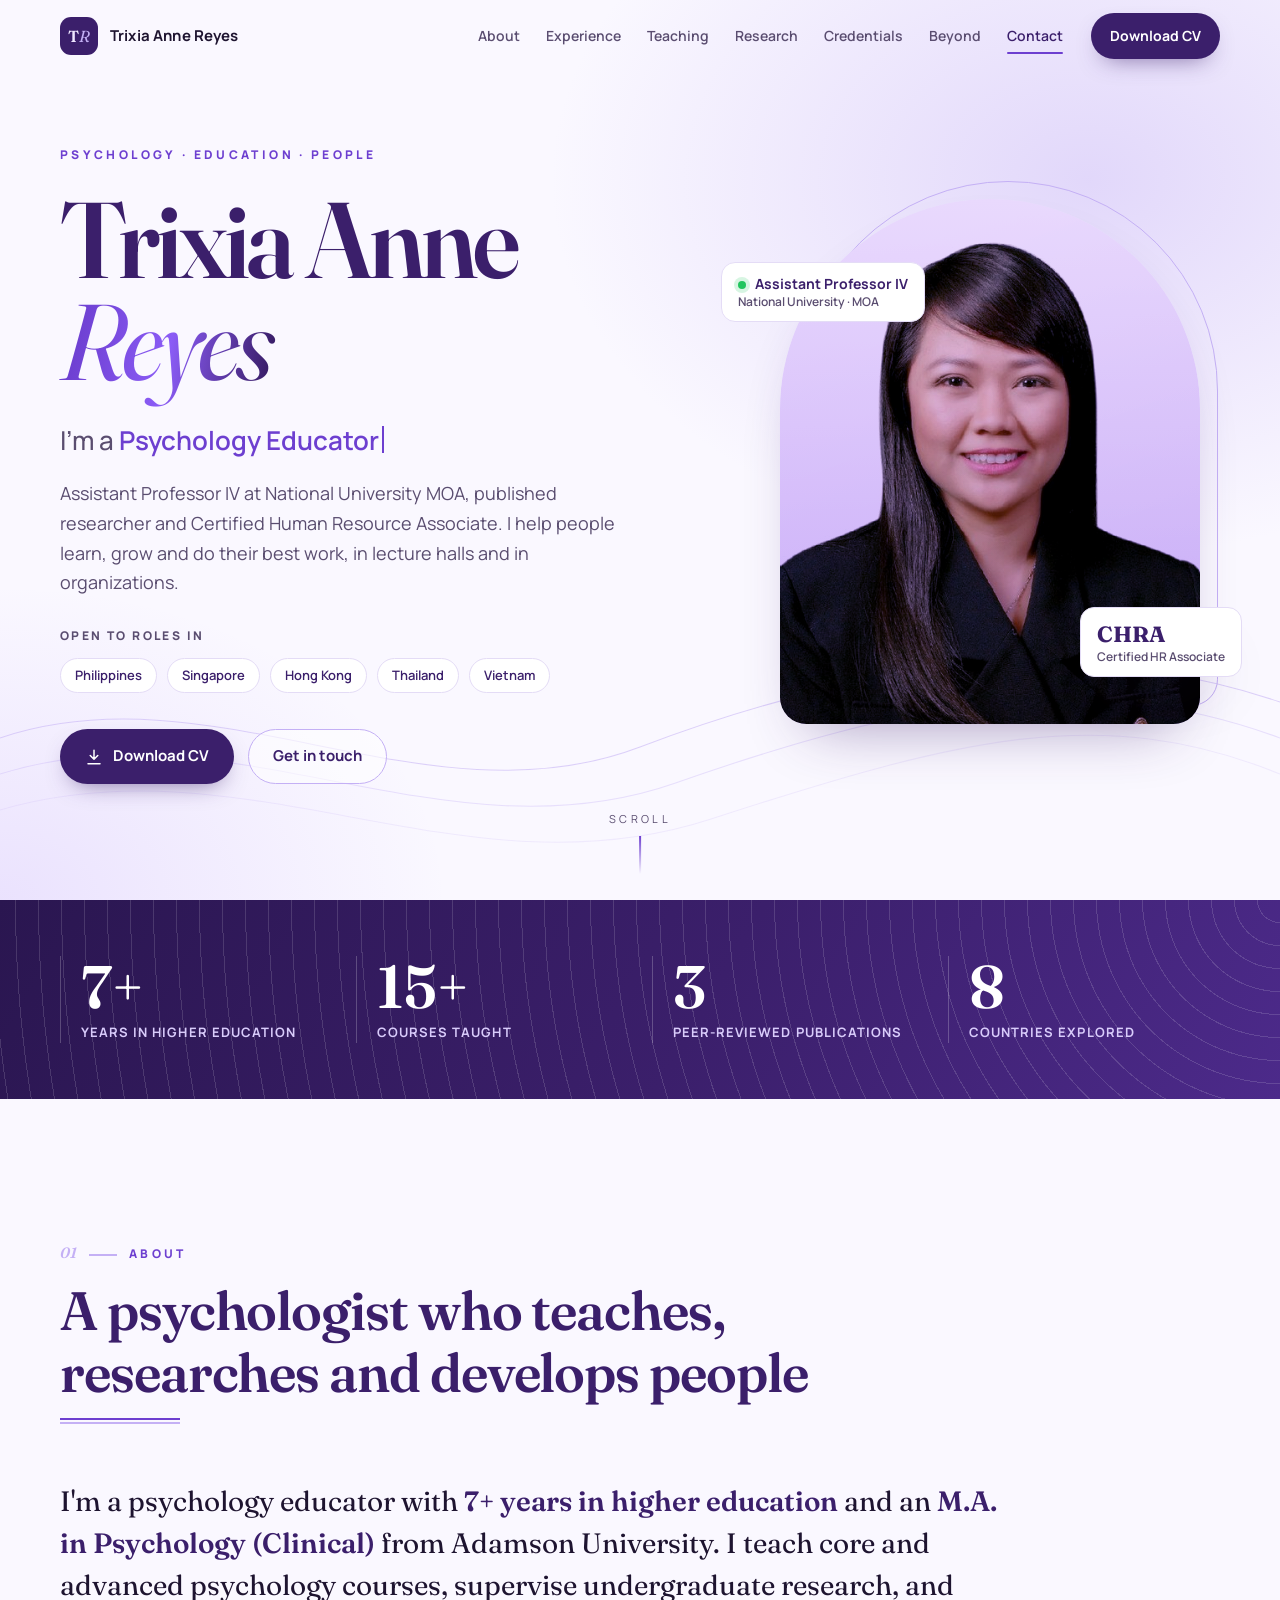
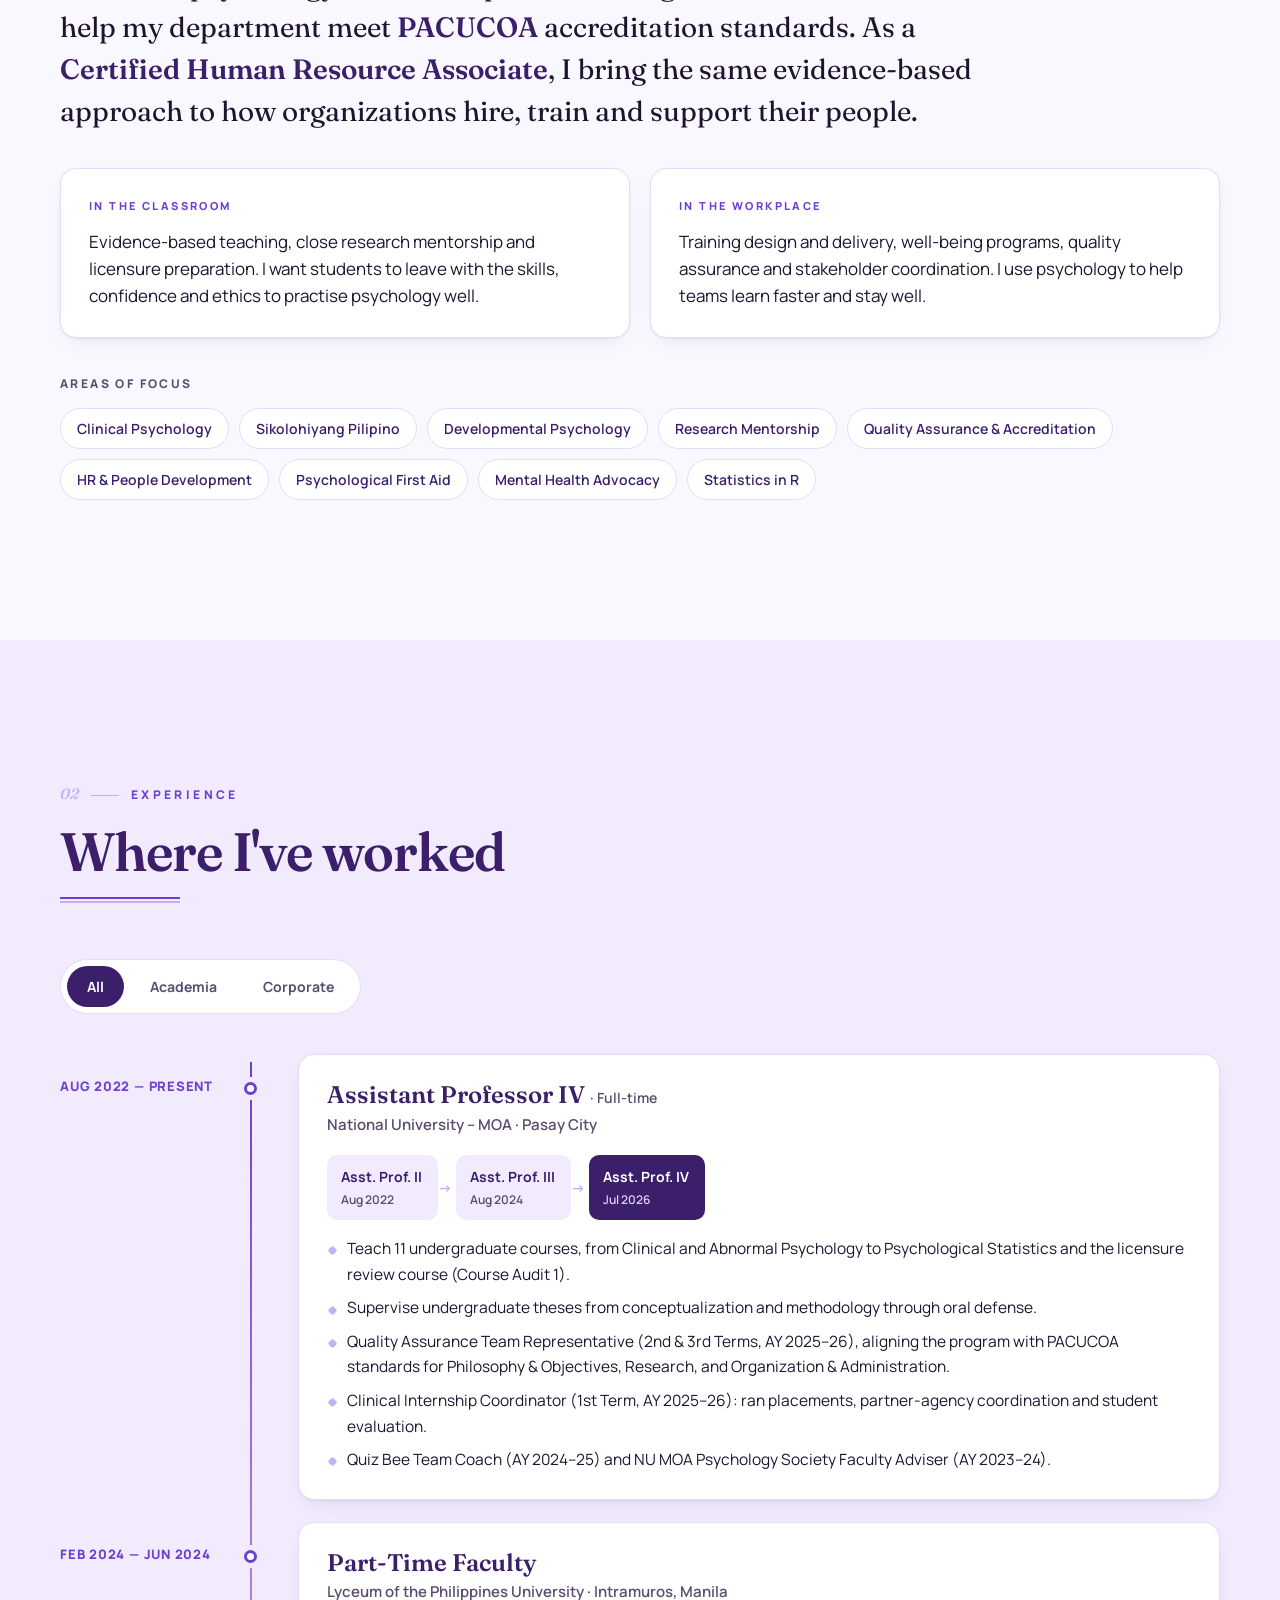
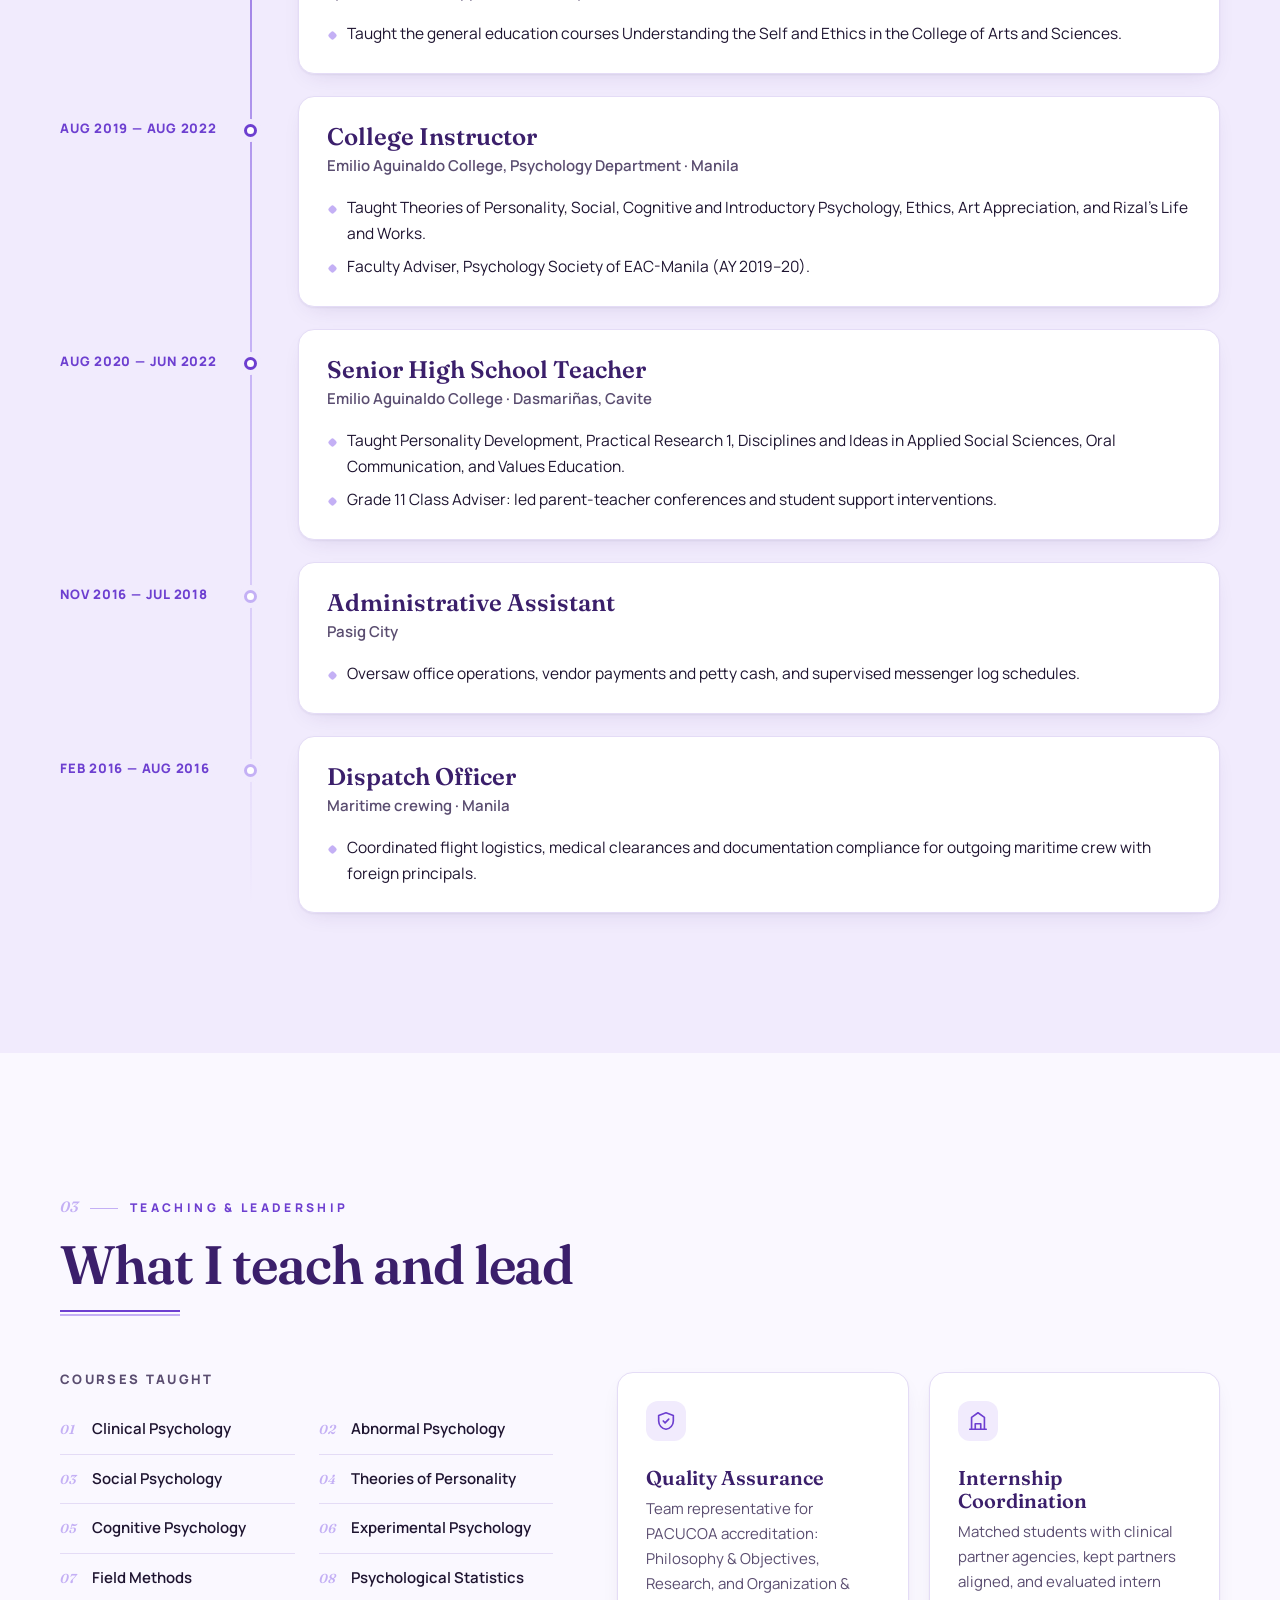
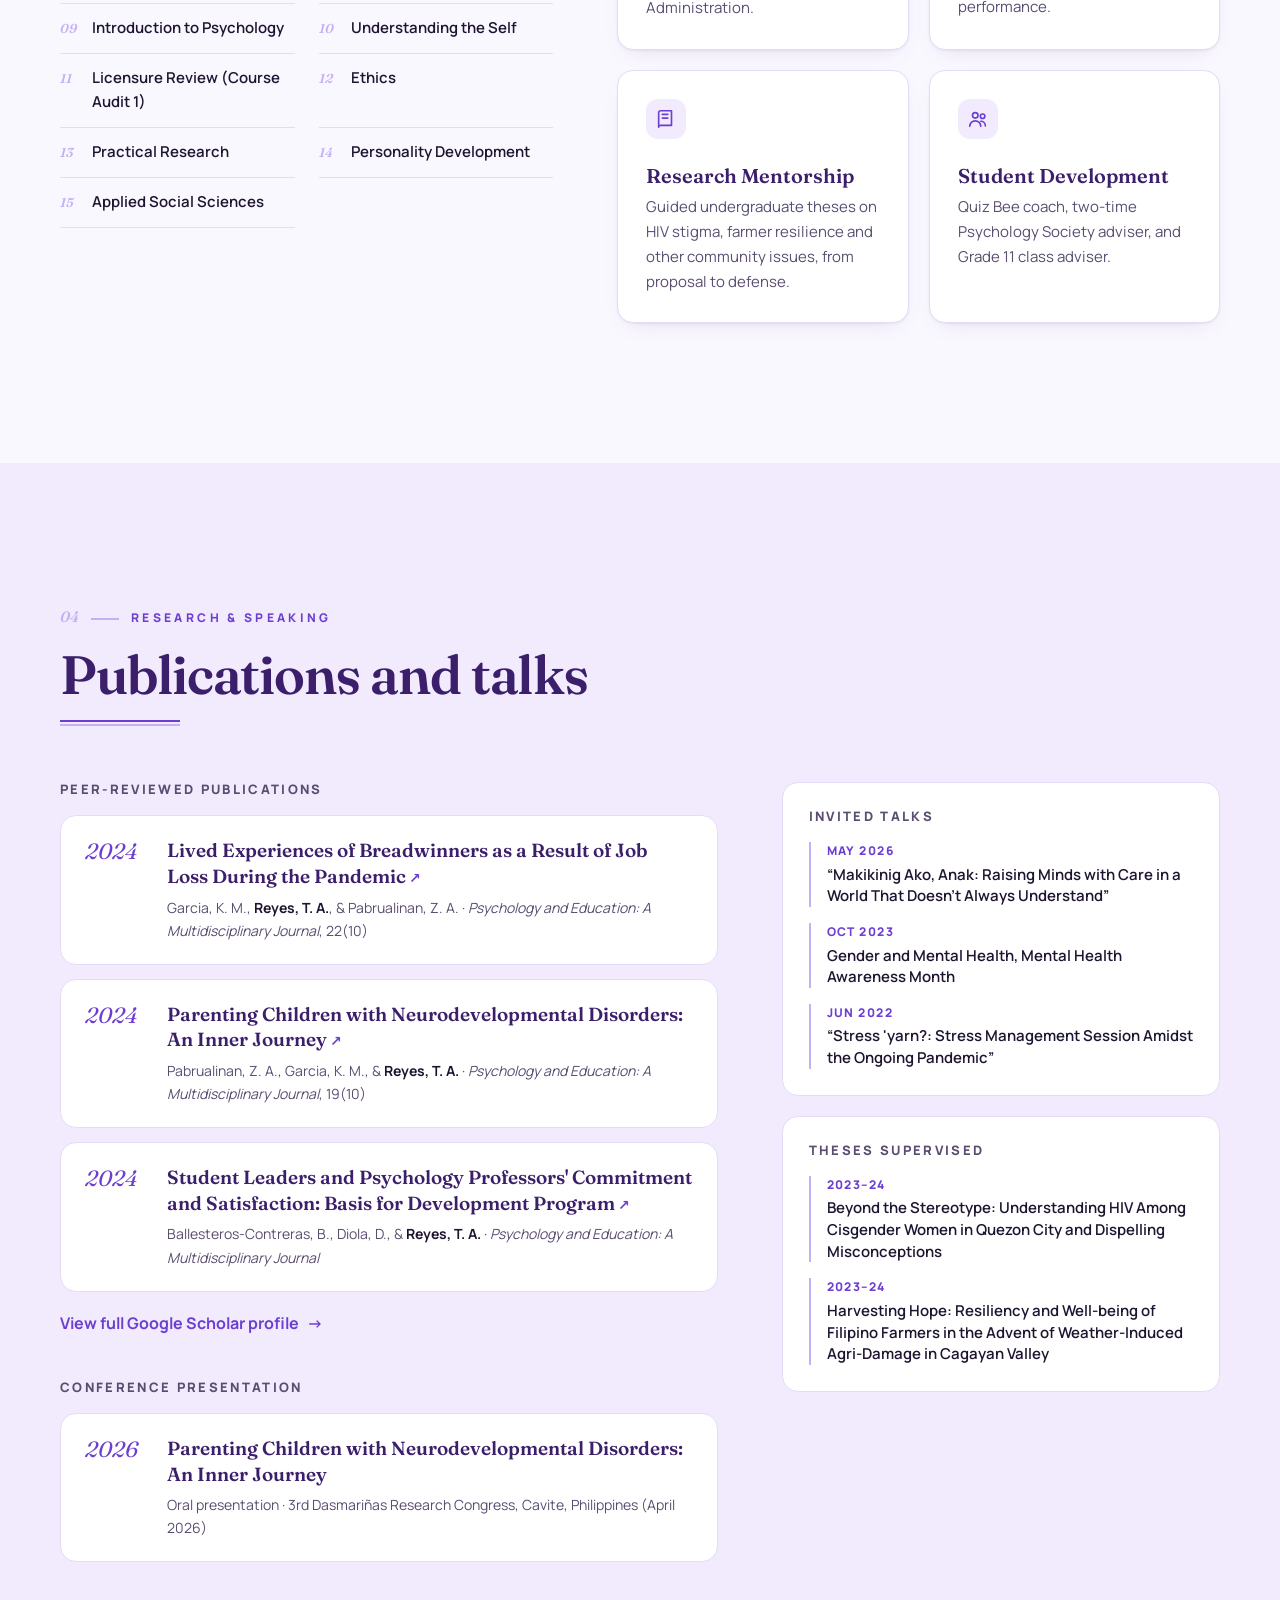
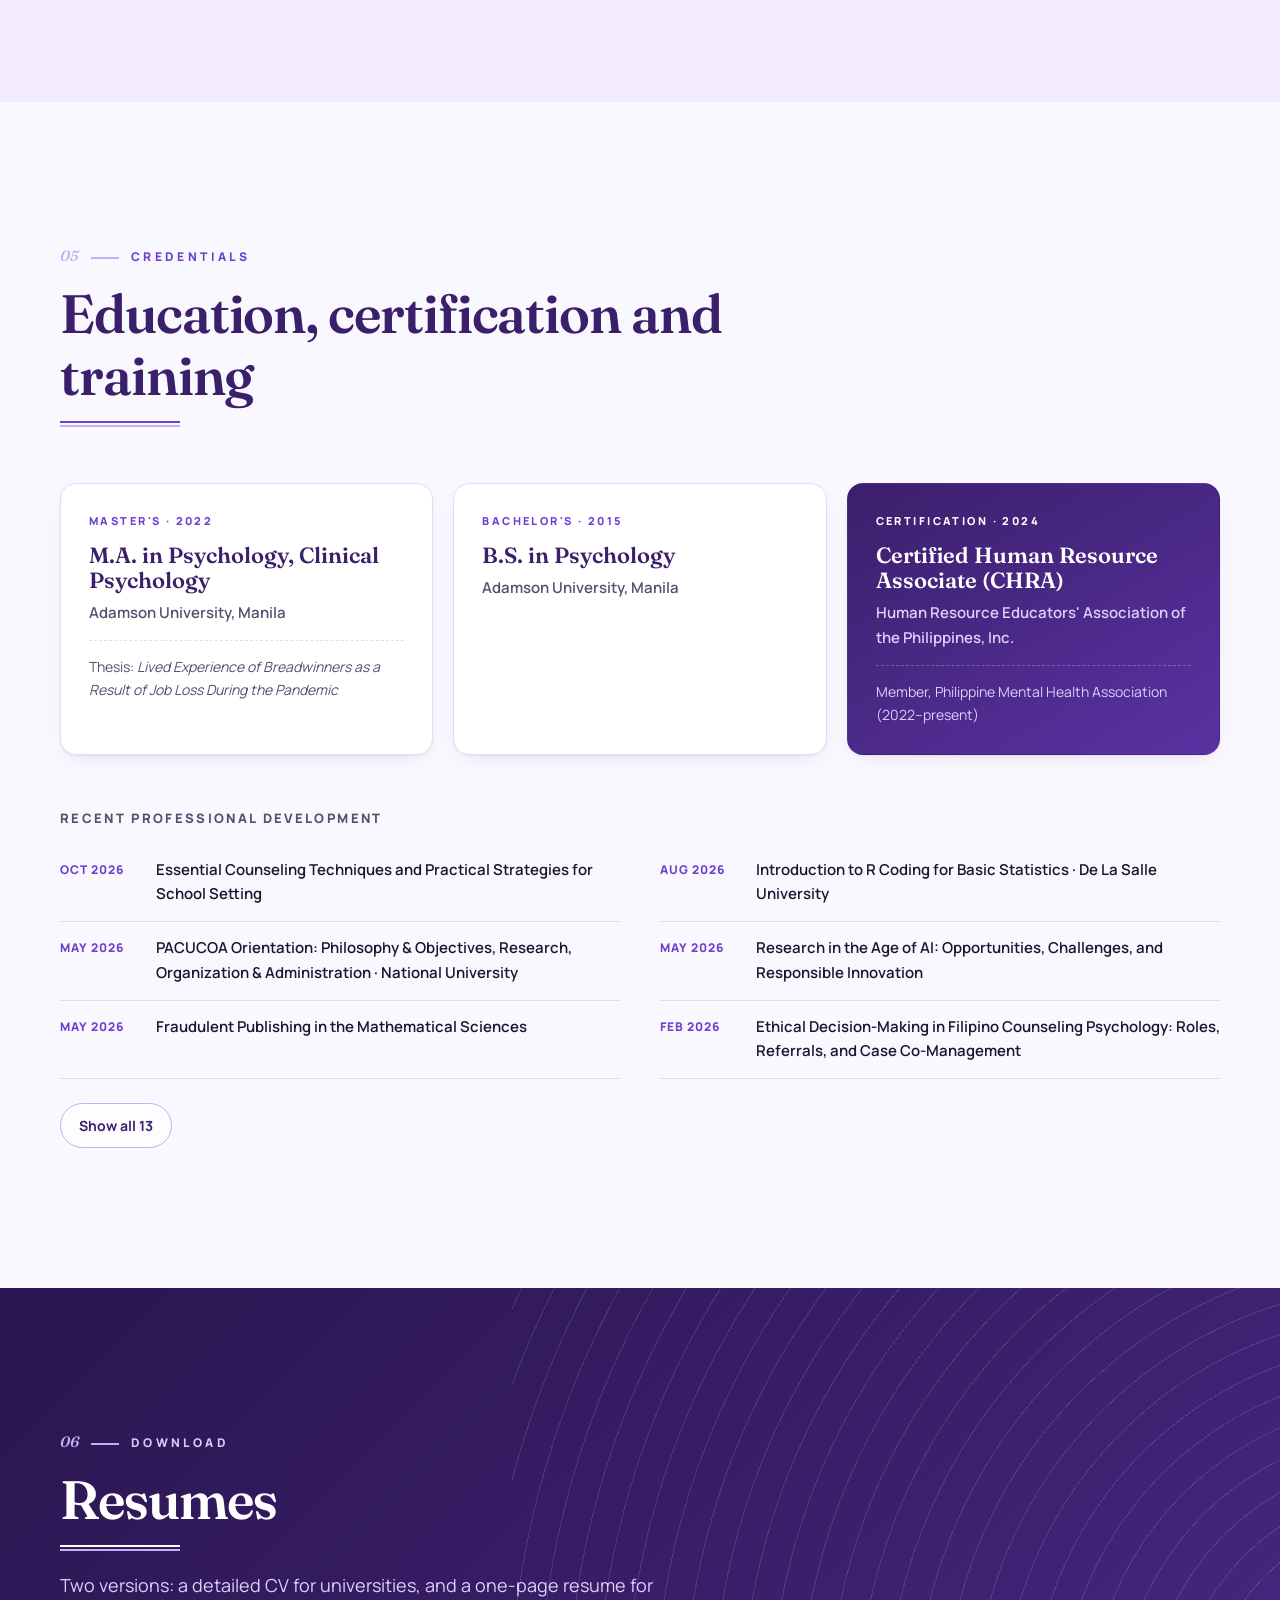
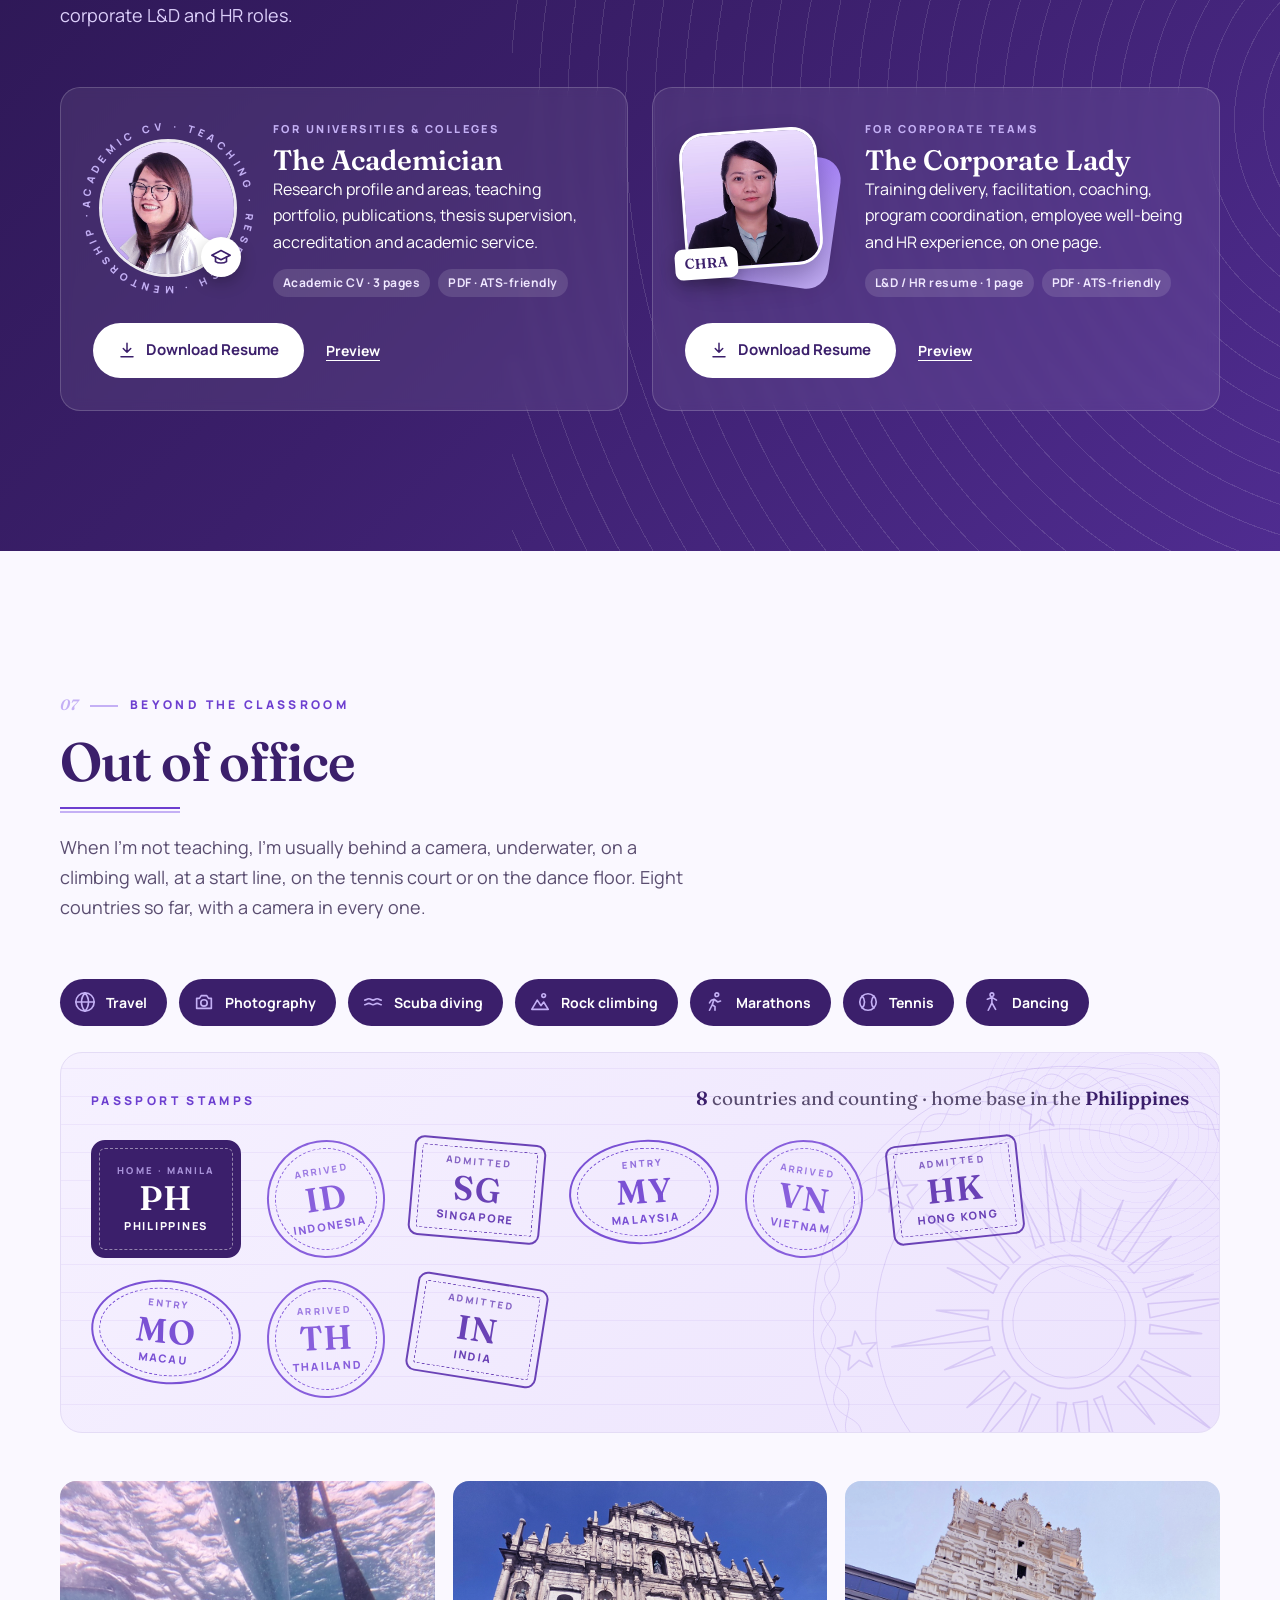
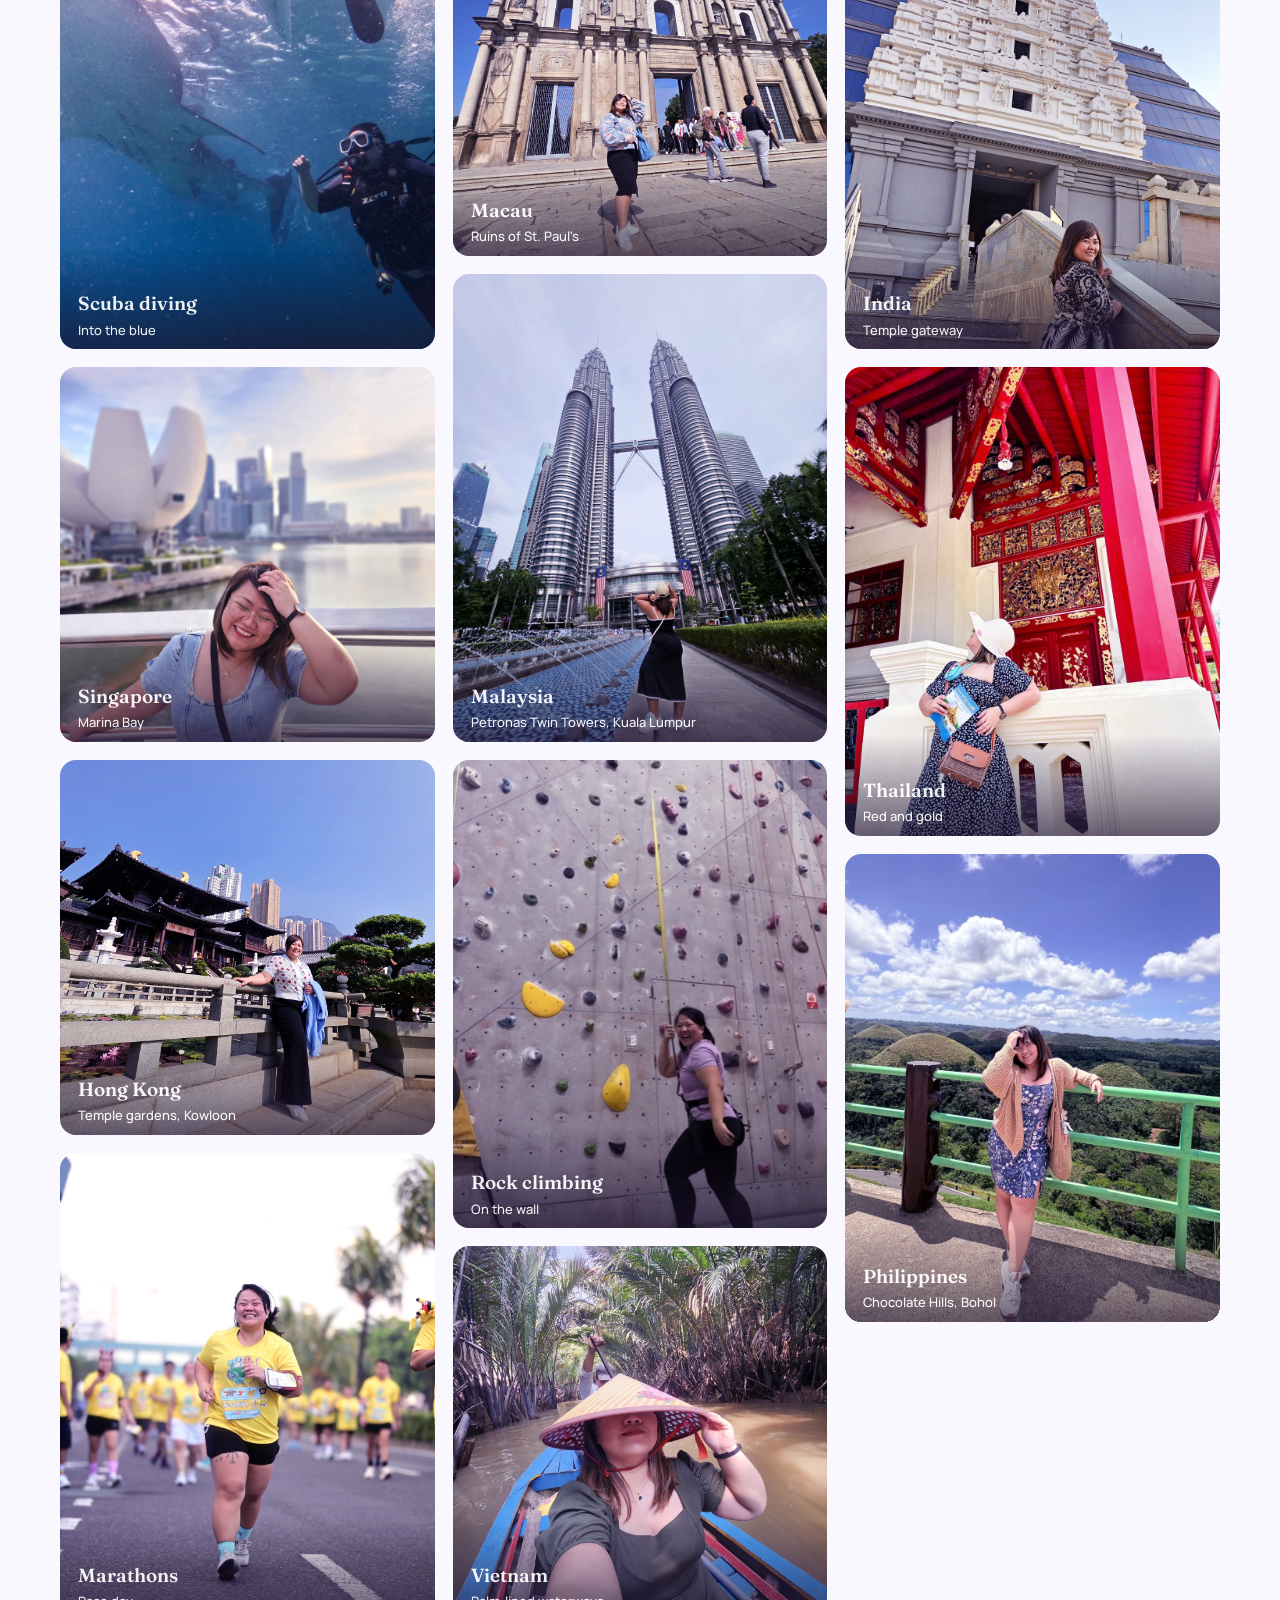
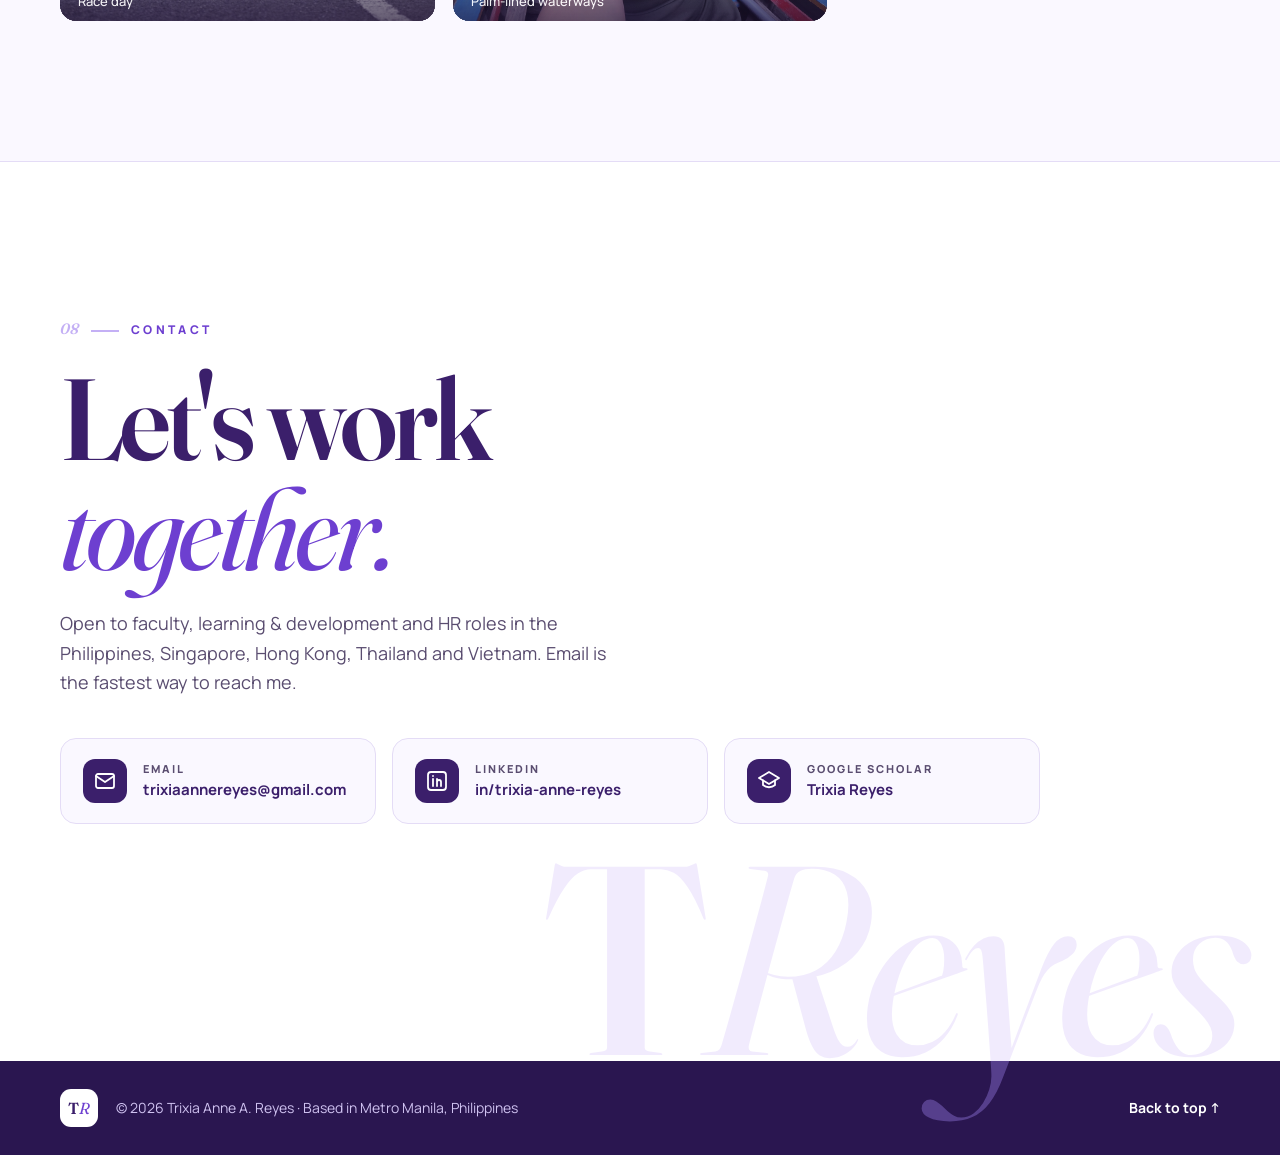
==== commit 9e857340: "Add branded link-preview card for shared links Shared links showed the unfiltered profile photo. og:" ====
--- a/index.html
+++ b/index.html
@@ -7,7 +7,15 @@
   <meta name="description" content="Trixia Anne A. Reyes — Assistant Professor IV of Psychology at National University MOA, published researcher and Certified Human Resource Associate. Open to academic, L&D and HR roles across Southeast Asia and Hong Kong.">
   <meta property="og:title" content="Trixia Anne Reyes · Psychology Educator & HR Professional">
   <meta property="og:description" content="Psychology educator, researcher and Certified HR Associate. Open to academic, L&D and HR roles in PH, TH, VN, HK and SG.">
-  <meta property="og:image" content="https://trixia-reyes.github.io/assets/img/profile.jpg">
+  <!-- Link-preview card (WhatsApp, LinkedIn, Messenger, X). Source: resume-src/og-card.html. Bump ?v= after changing it. -->
+  <meta property="og:image" content="https://trixia-reyes.github.io/assets/img/og-card.jpg?v=2">
+  <meta property="og:image:secure_url" content="https://trixia-reyes.github.io/assets/img/og-card.jpg?v=2">
+  <meta property="og:image:type" content="image/jpeg">
+  <meta property="og:image:width" content="1200">
+  <meta property="og:image:height" content="630">
+  <meta property="og:image:alt" content="Trixia Anne Reyes, Psychology Educator and Certified HR Associate">
+  <meta name="twitter:card" content="summary_large_image">
+  <meta name="twitter:image" content="https://trixia-reyes.github.io/assets/img/og-card.jpg?v=2">
   <meta property="og:url" content="https://trixia-reyes.github.io/">
   <link rel="canonical" href="https://trixia-reyes.github.io/">
   <meta property="og:type" content="website">
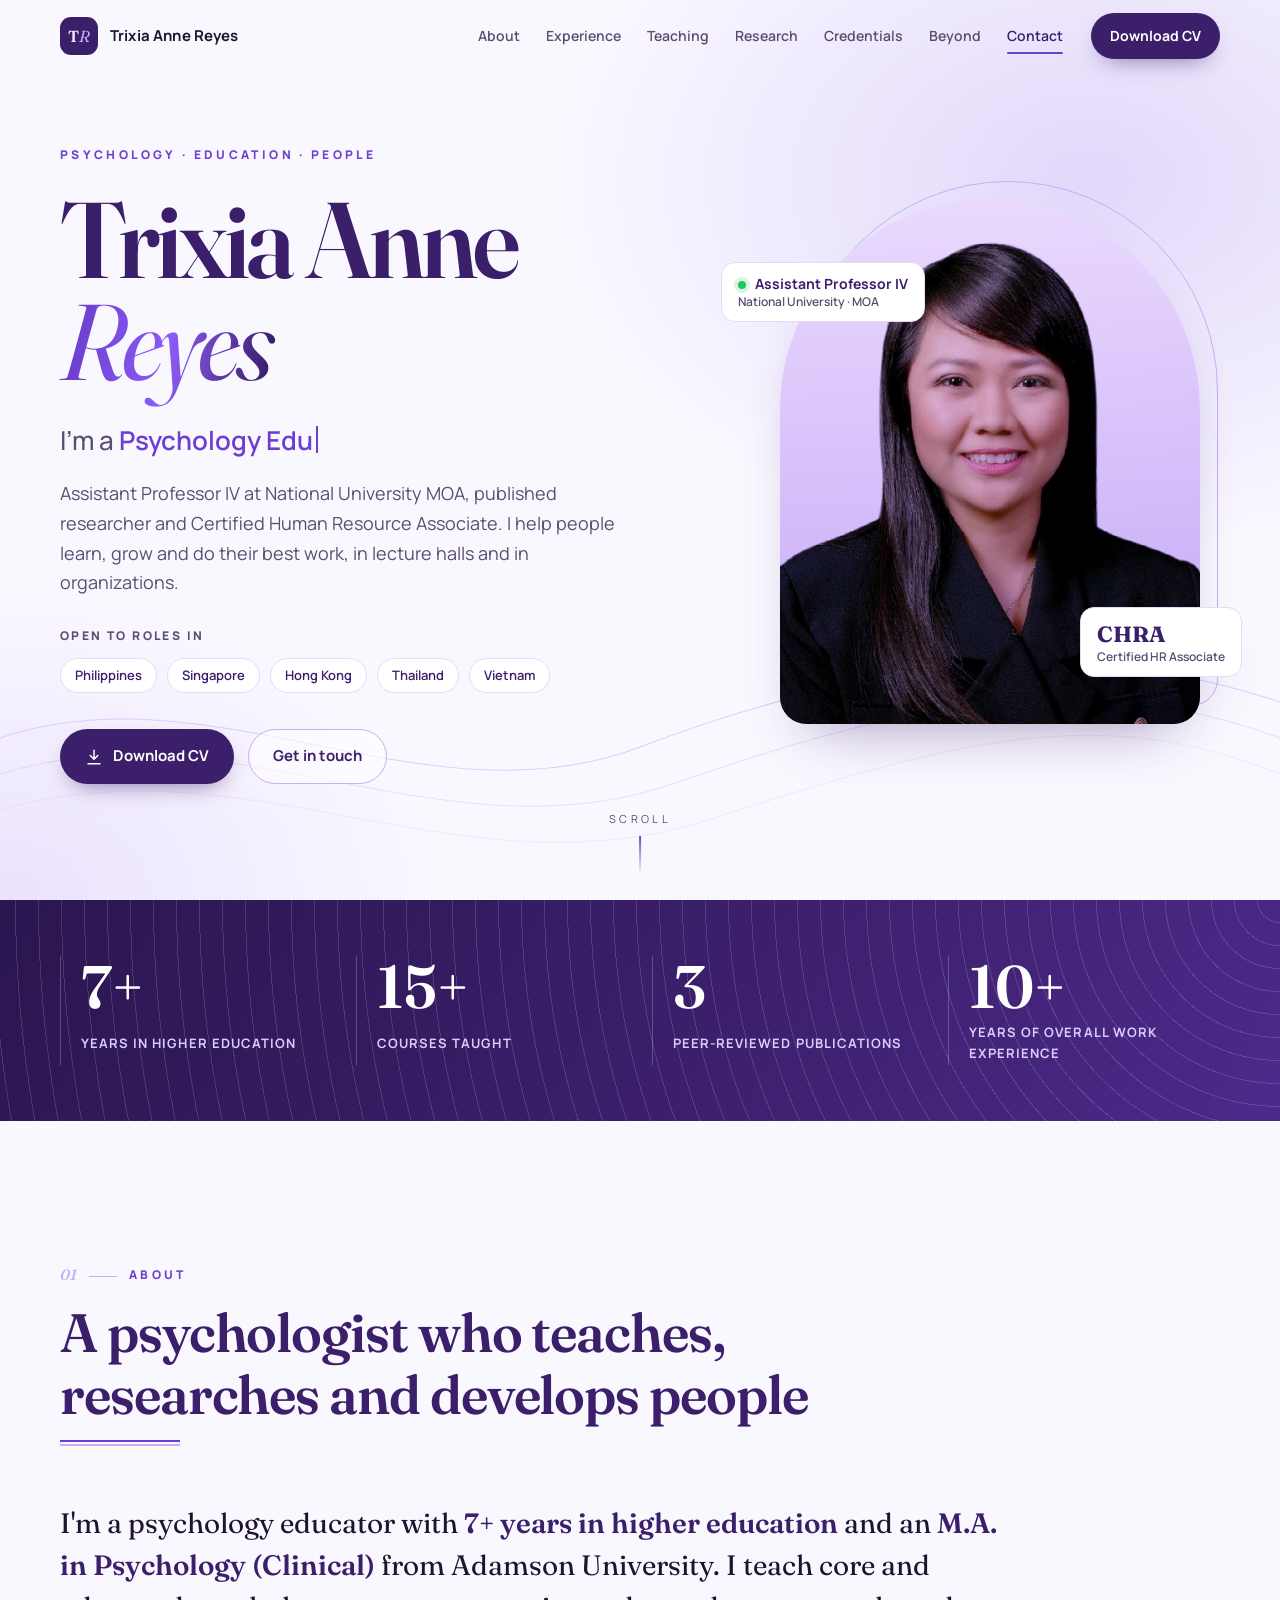
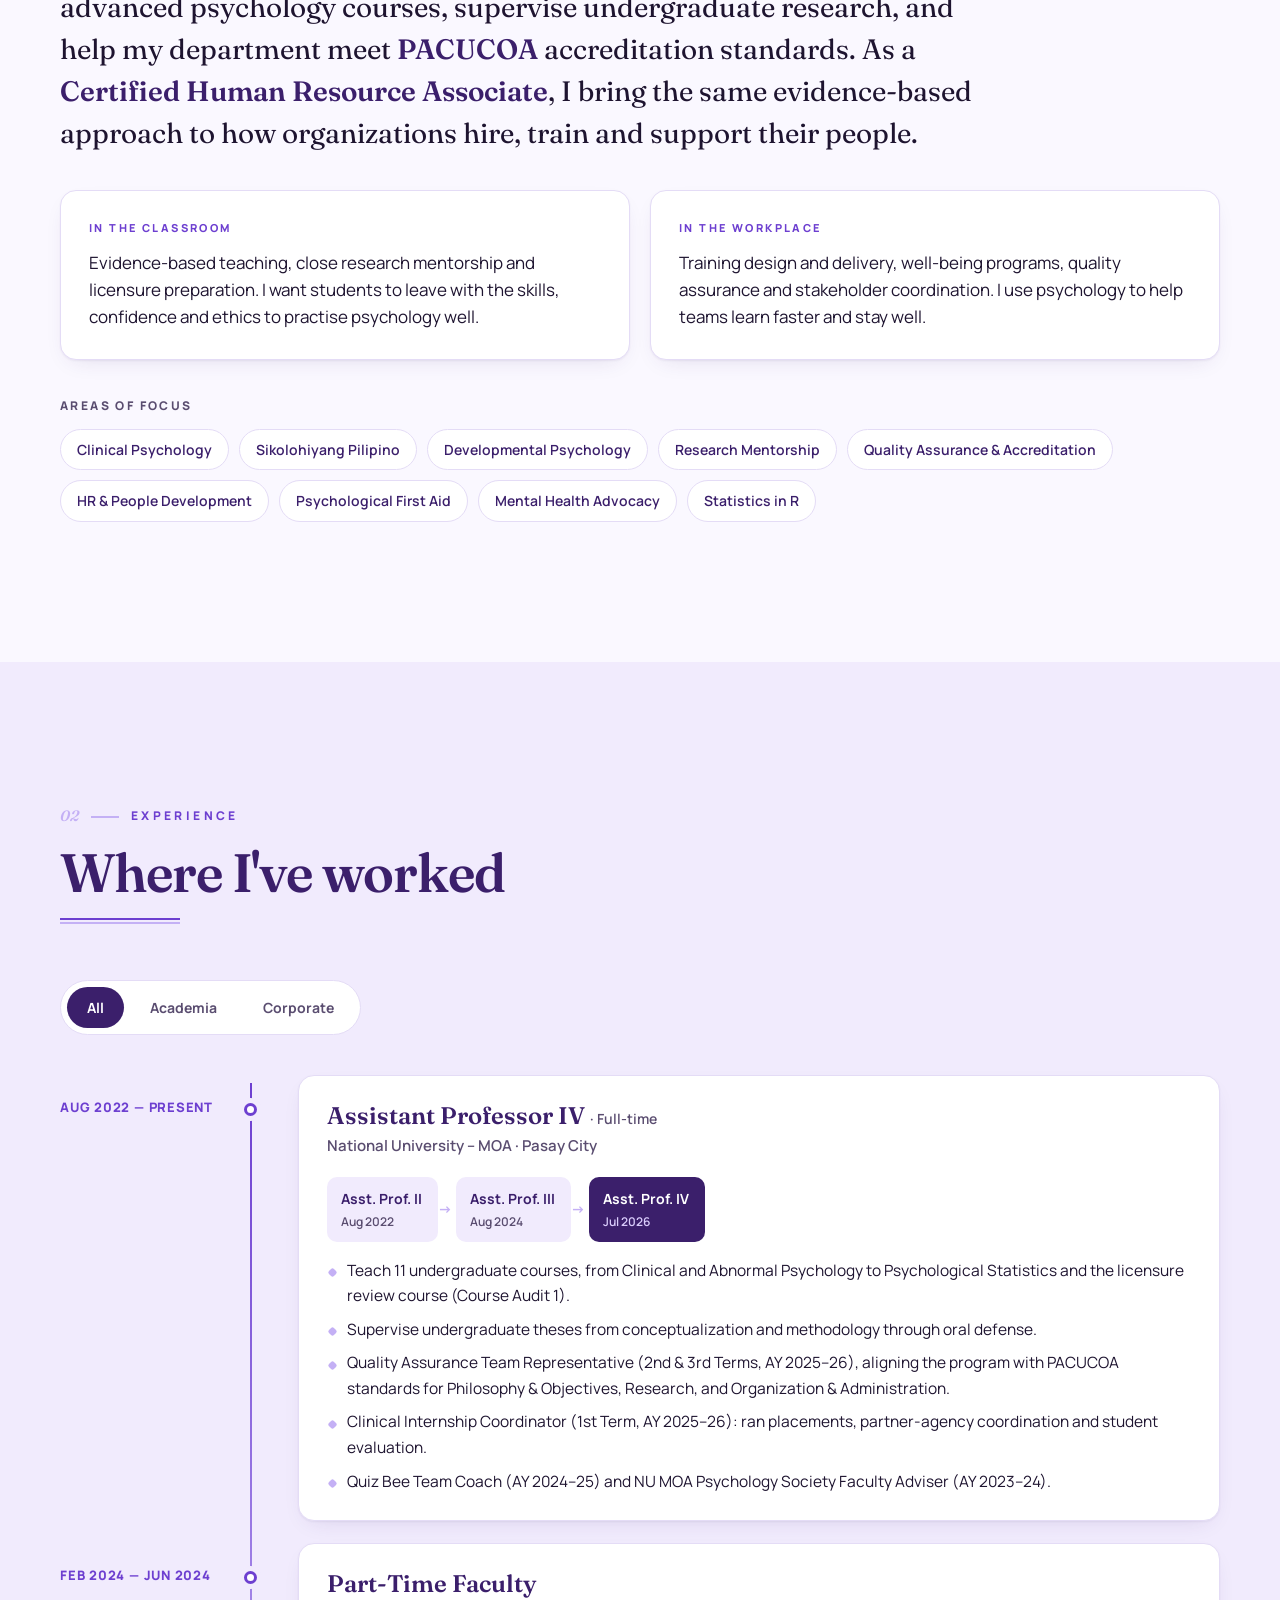
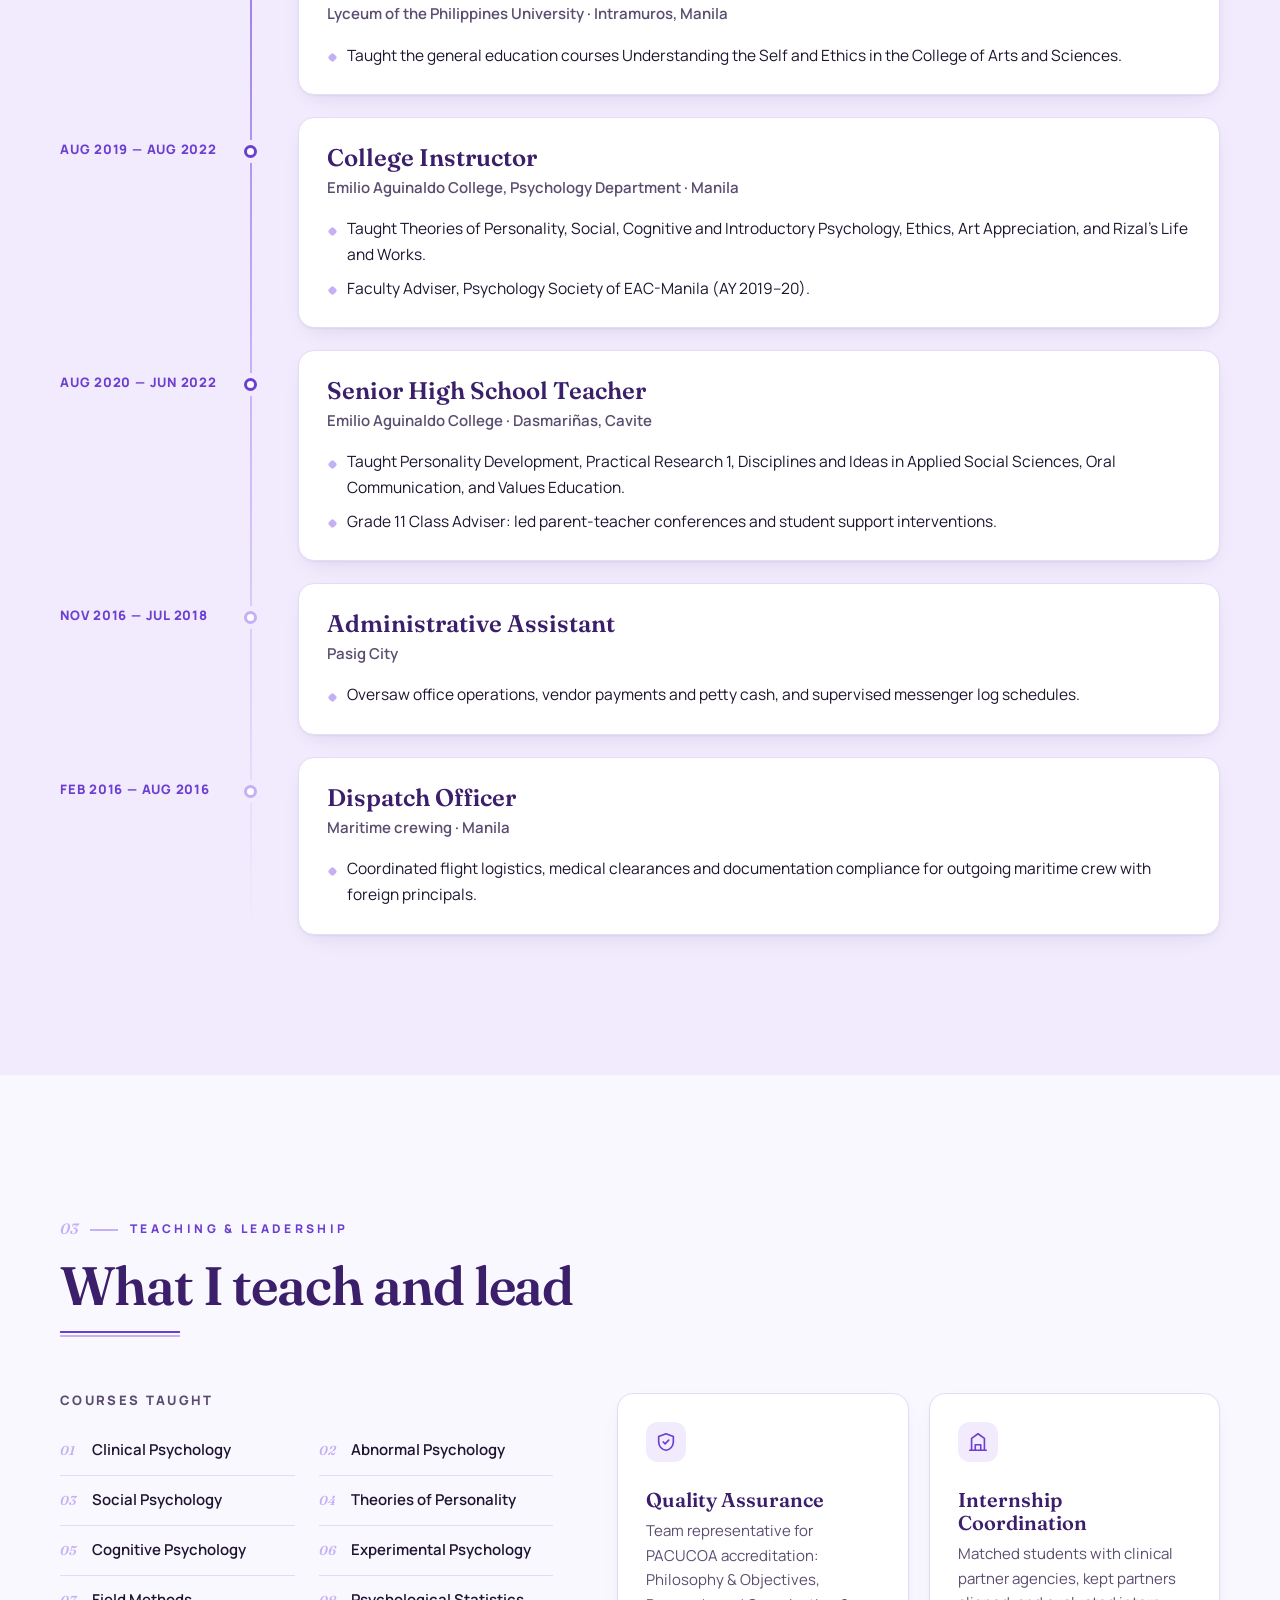
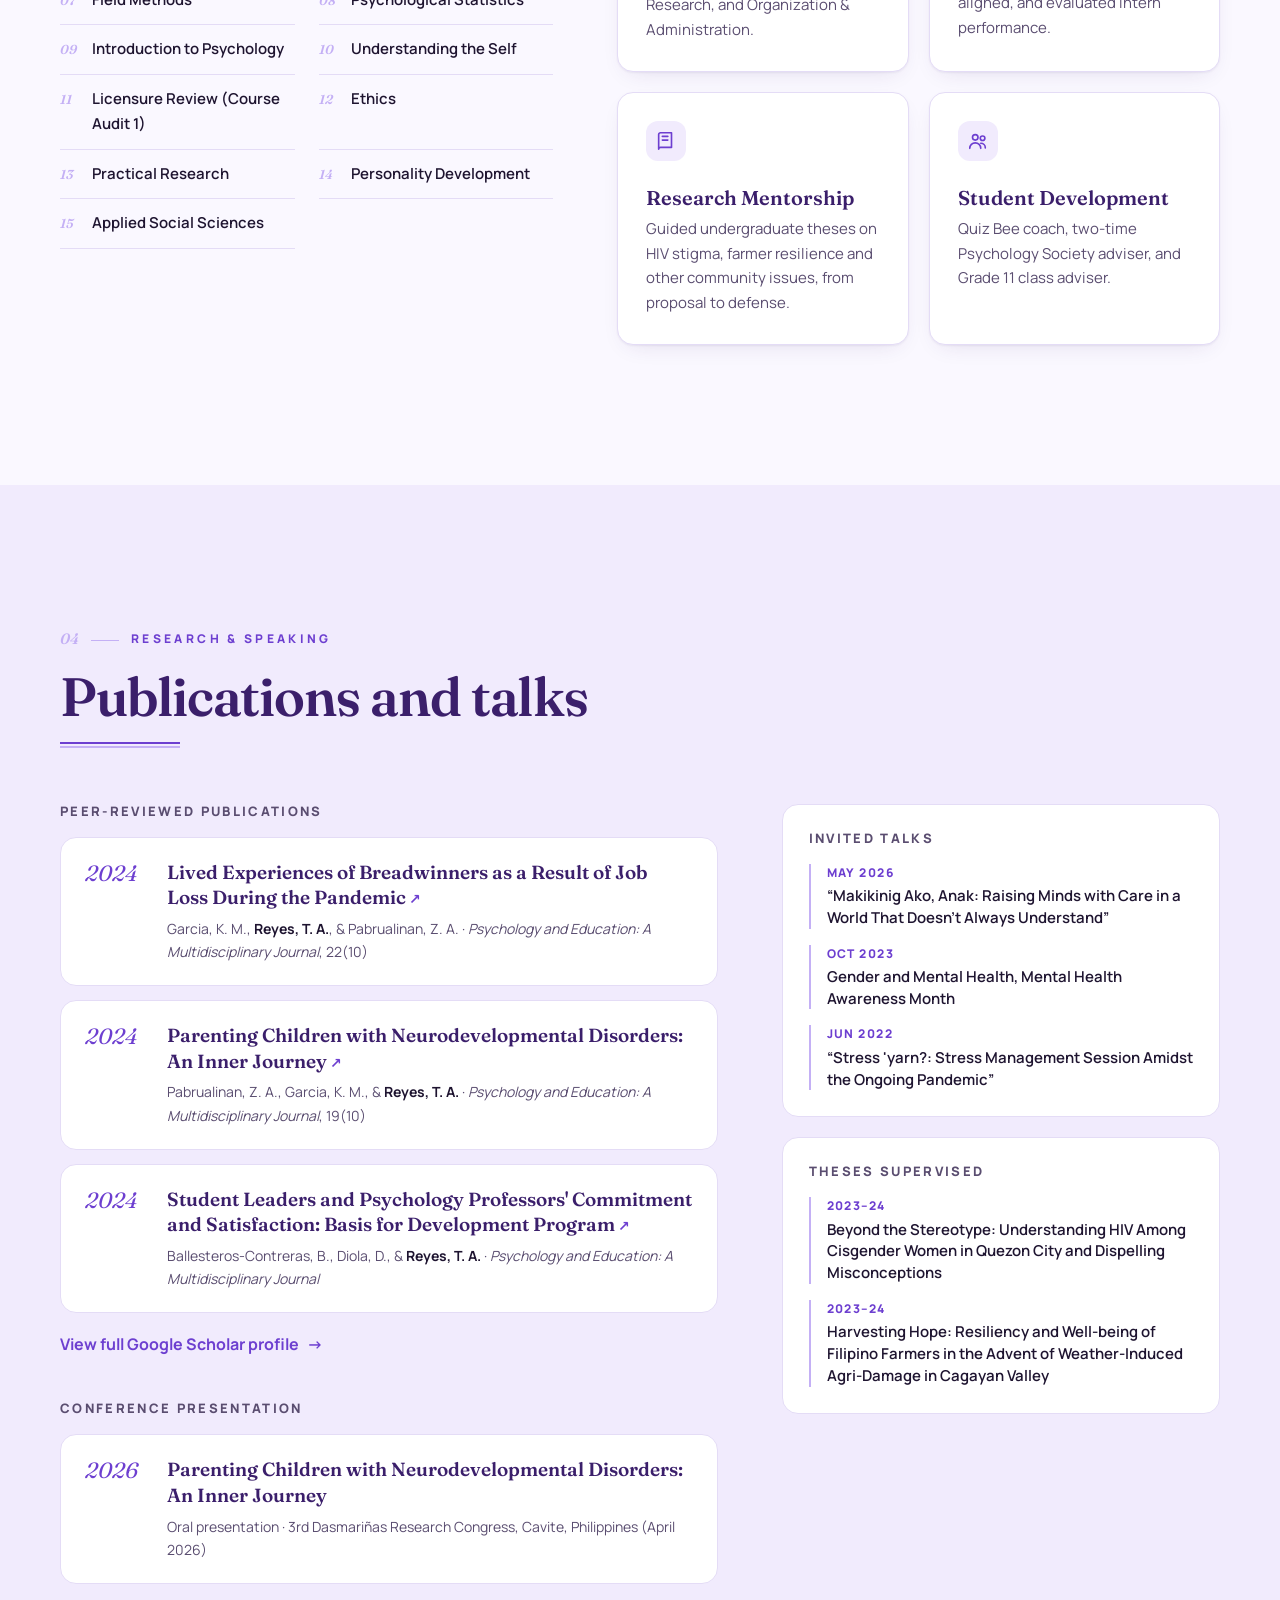
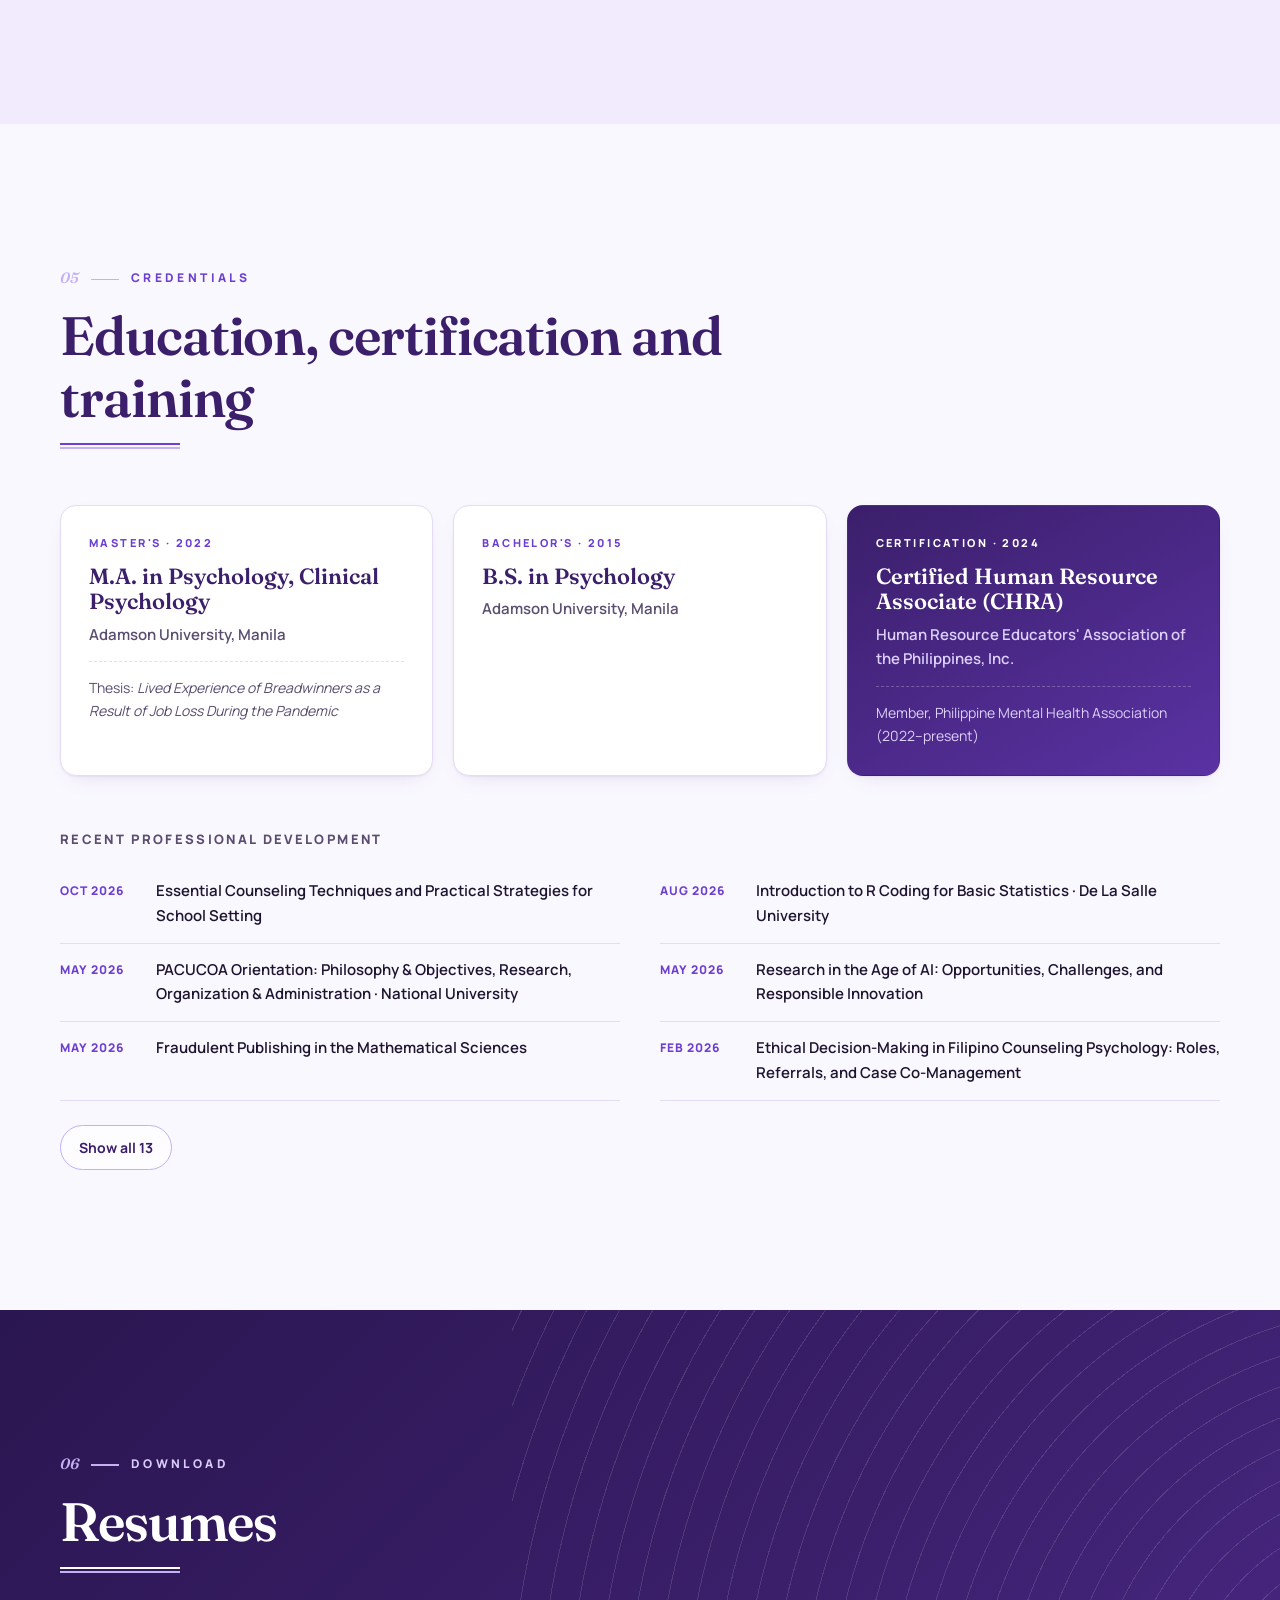
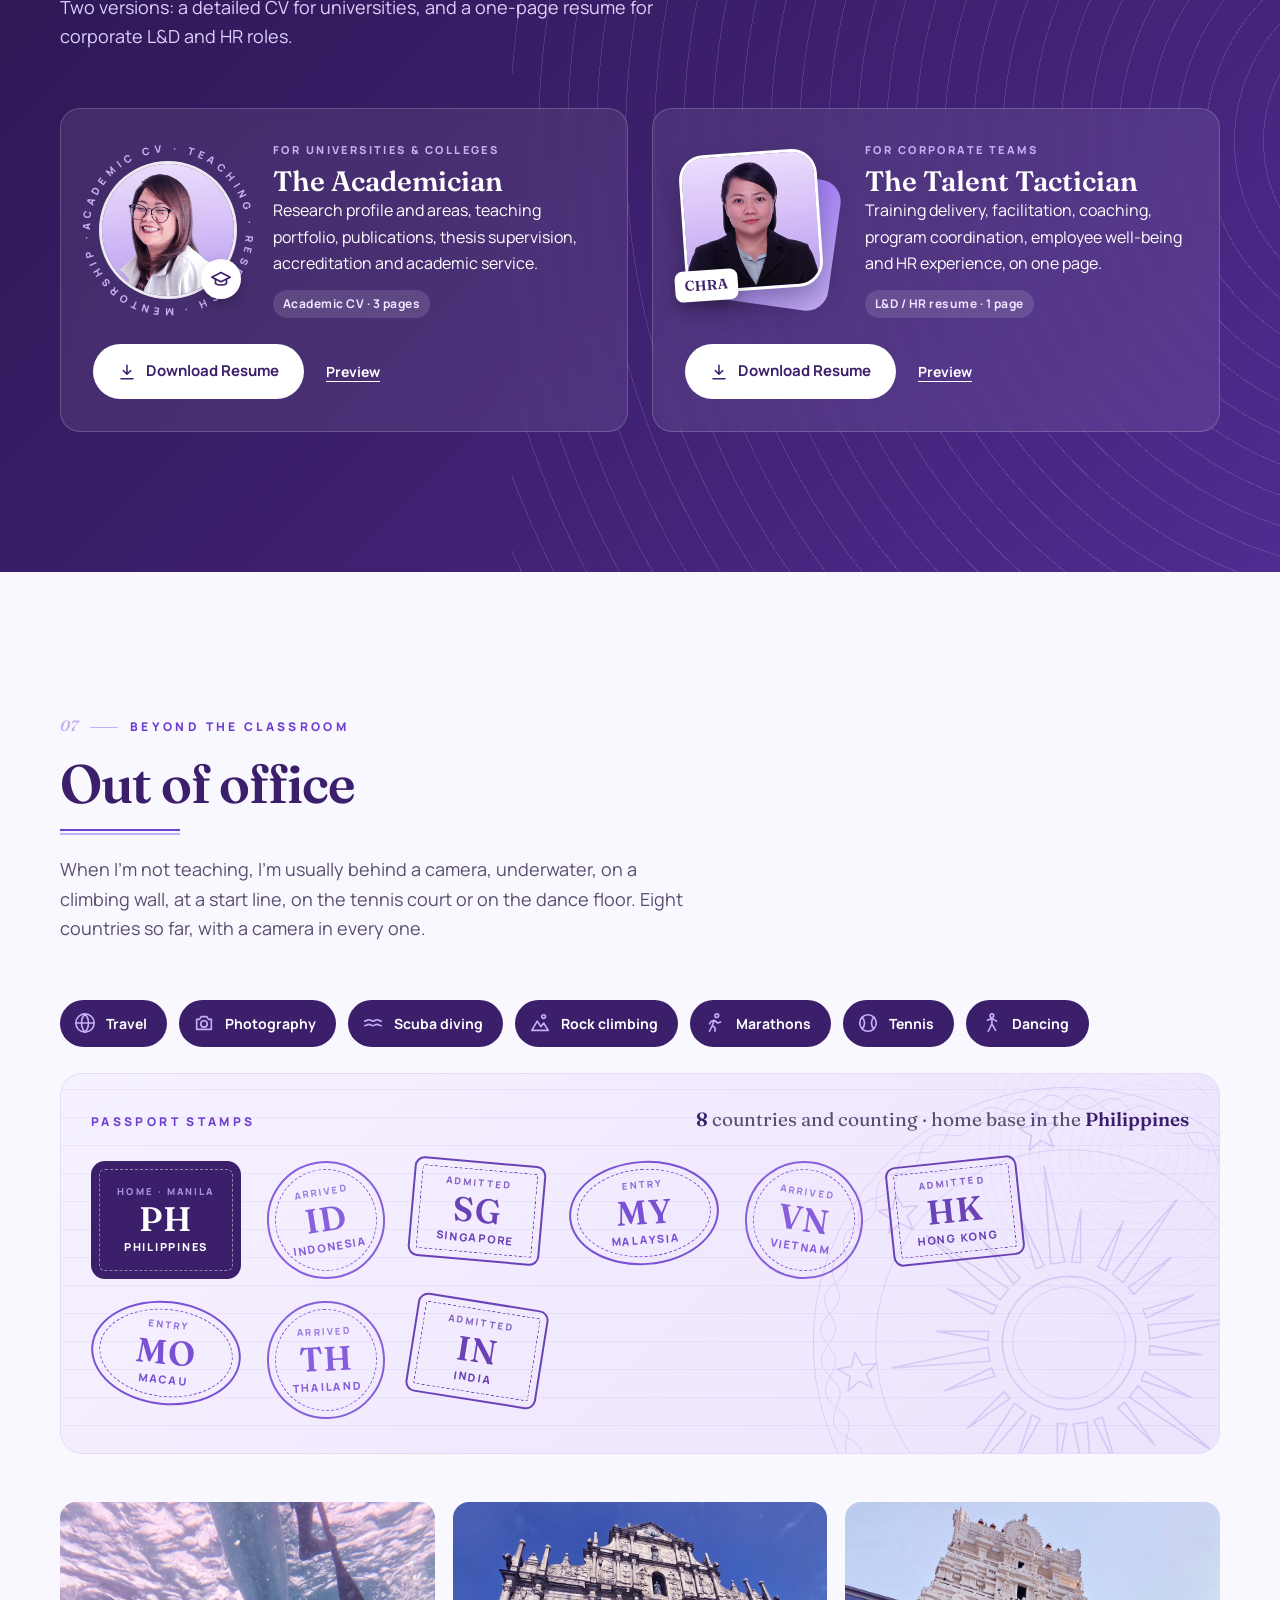
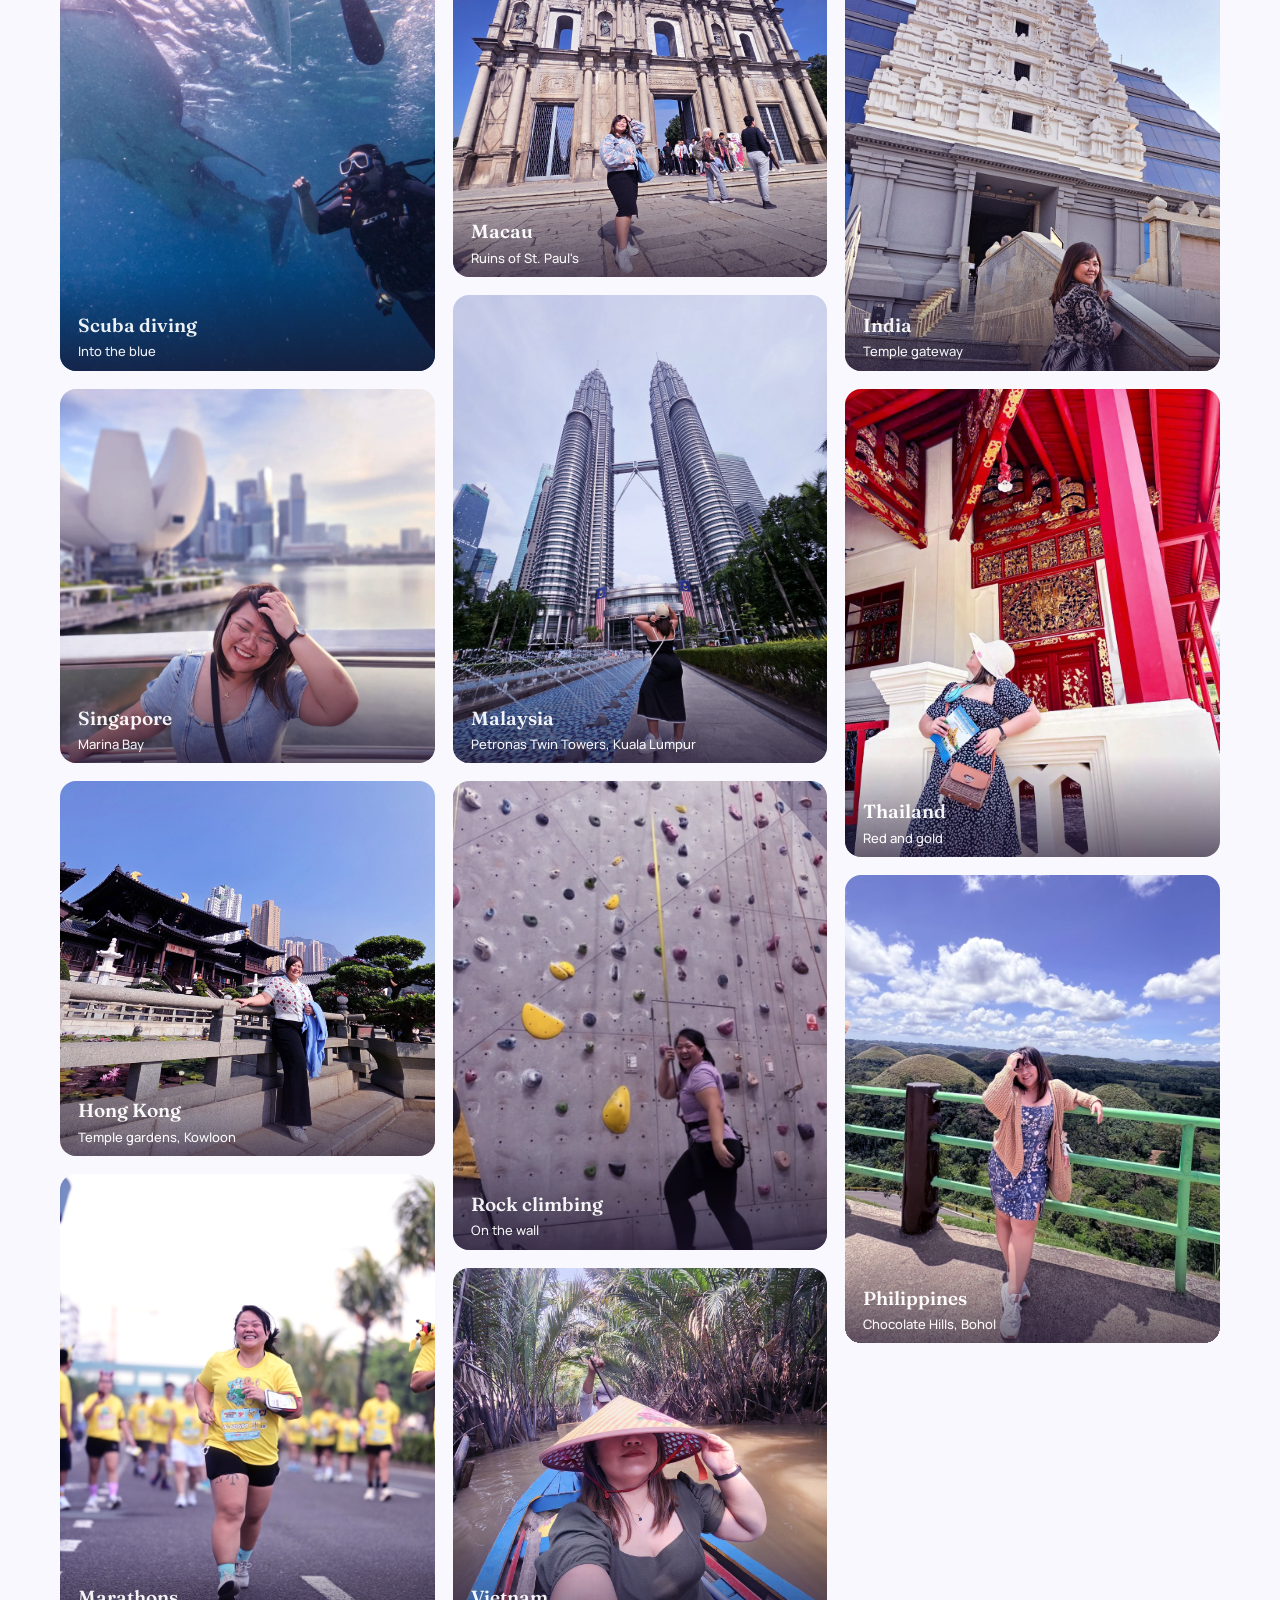
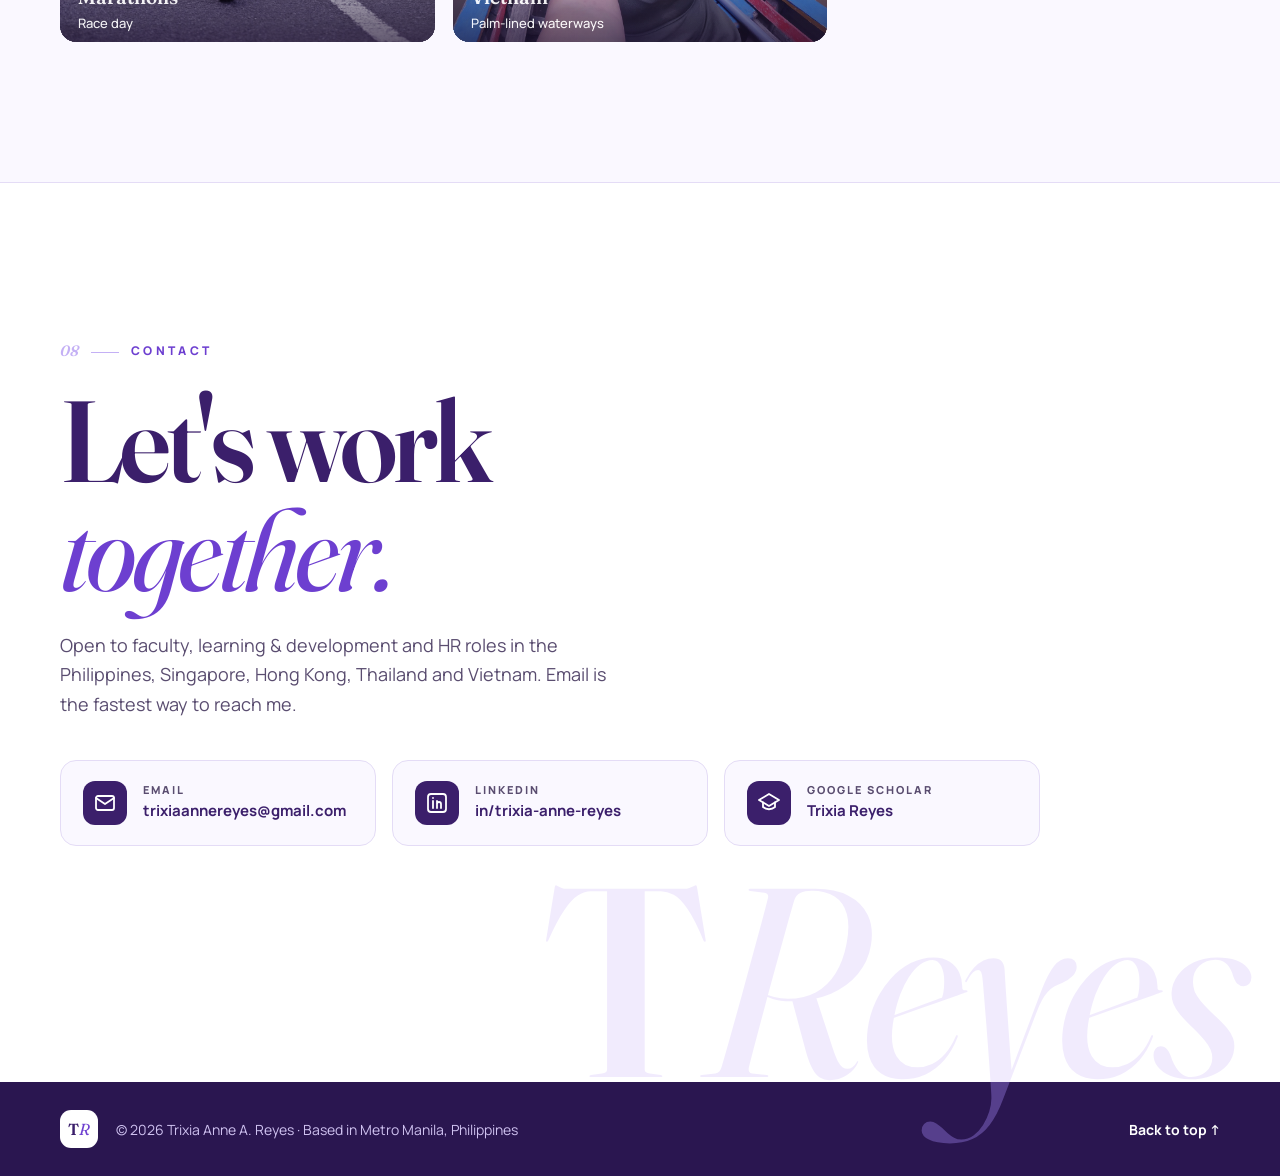
==== commit 5f603bf9: "Stats: 10+ years work experience; drop ATS tags; rename corporate persona to The Talent Tactician" ====
--- a/index.html
+++ b/index.html
@@ -129,7 +129,7 @@
         <div class="stat reveal"><span class="stat__num" data-count="7" data-suffix="+">0</span><span class="stat__label">Years in higher education</span></div>
         <div class="stat reveal"><span class="stat__num" data-count="15" data-suffix="+">0</span><span class="stat__label">Courses taught</span></div>
         <div class="stat reveal"><span class="stat__num" data-count="3">0</span><span class="stat__label">Peer-reviewed publications</span></div>
-        <div class="stat reveal"><span class="stat__num" data-count="8">0</span><span class="stat__label">Countries explored</span></div>
+        <div class="stat reveal"><span class="stat__num" data-count="10" data-suffix="+">0</span><span class="stat__label">Years of overall work experience</span></div>
       </div>
     </section>
 
@@ -468,7 +468,7 @@
               <p class="card__kicker">For universities &amp; colleges</p>
               <h3>The Academician</h3>
               <p>Research profile and areas, teaching portfolio, publications, thesis supervision, accreditation and academic service.</p>
-              <ul class="dl__meta"><li>Academic CV · 3 pages</li><li>PDF · ATS-friendly</li></ul>
+              <ul class="dl__meta"><li>Academic CV · 3 pages</li></ul>
             </div>
             <div class="dl__actions">
               <a class="btn btn--light" href="assets/docs/Trixia_Reyes_Academic_CV.pdf" download>
@@ -487,9 +487,9 @@
             </div>
             <div class="dl__body">
               <p class="card__kicker">For corporate teams</p>
-              <h3>The Corporate Lady</h3>
+              <h3>The Talent Tactician</h3>
               <p>Training delivery, facilitation, coaching, program coordination, employee well-being and HR experience, on one page.</p>
-              <ul class="dl__meta"><li>L&amp;D / HR resume · 1 page</li><li>PDF · ATS-friendly</li></ul>
+              <ul class="dl__meta"><li>L&amp;D / HR resume · 1 page</li></ul>
             </div>
             <div class="dl__actions">
               <a class="btn btn--light" href="assets/docs/Trixia_Reyes_LD_HR_Resume.pdf" download>
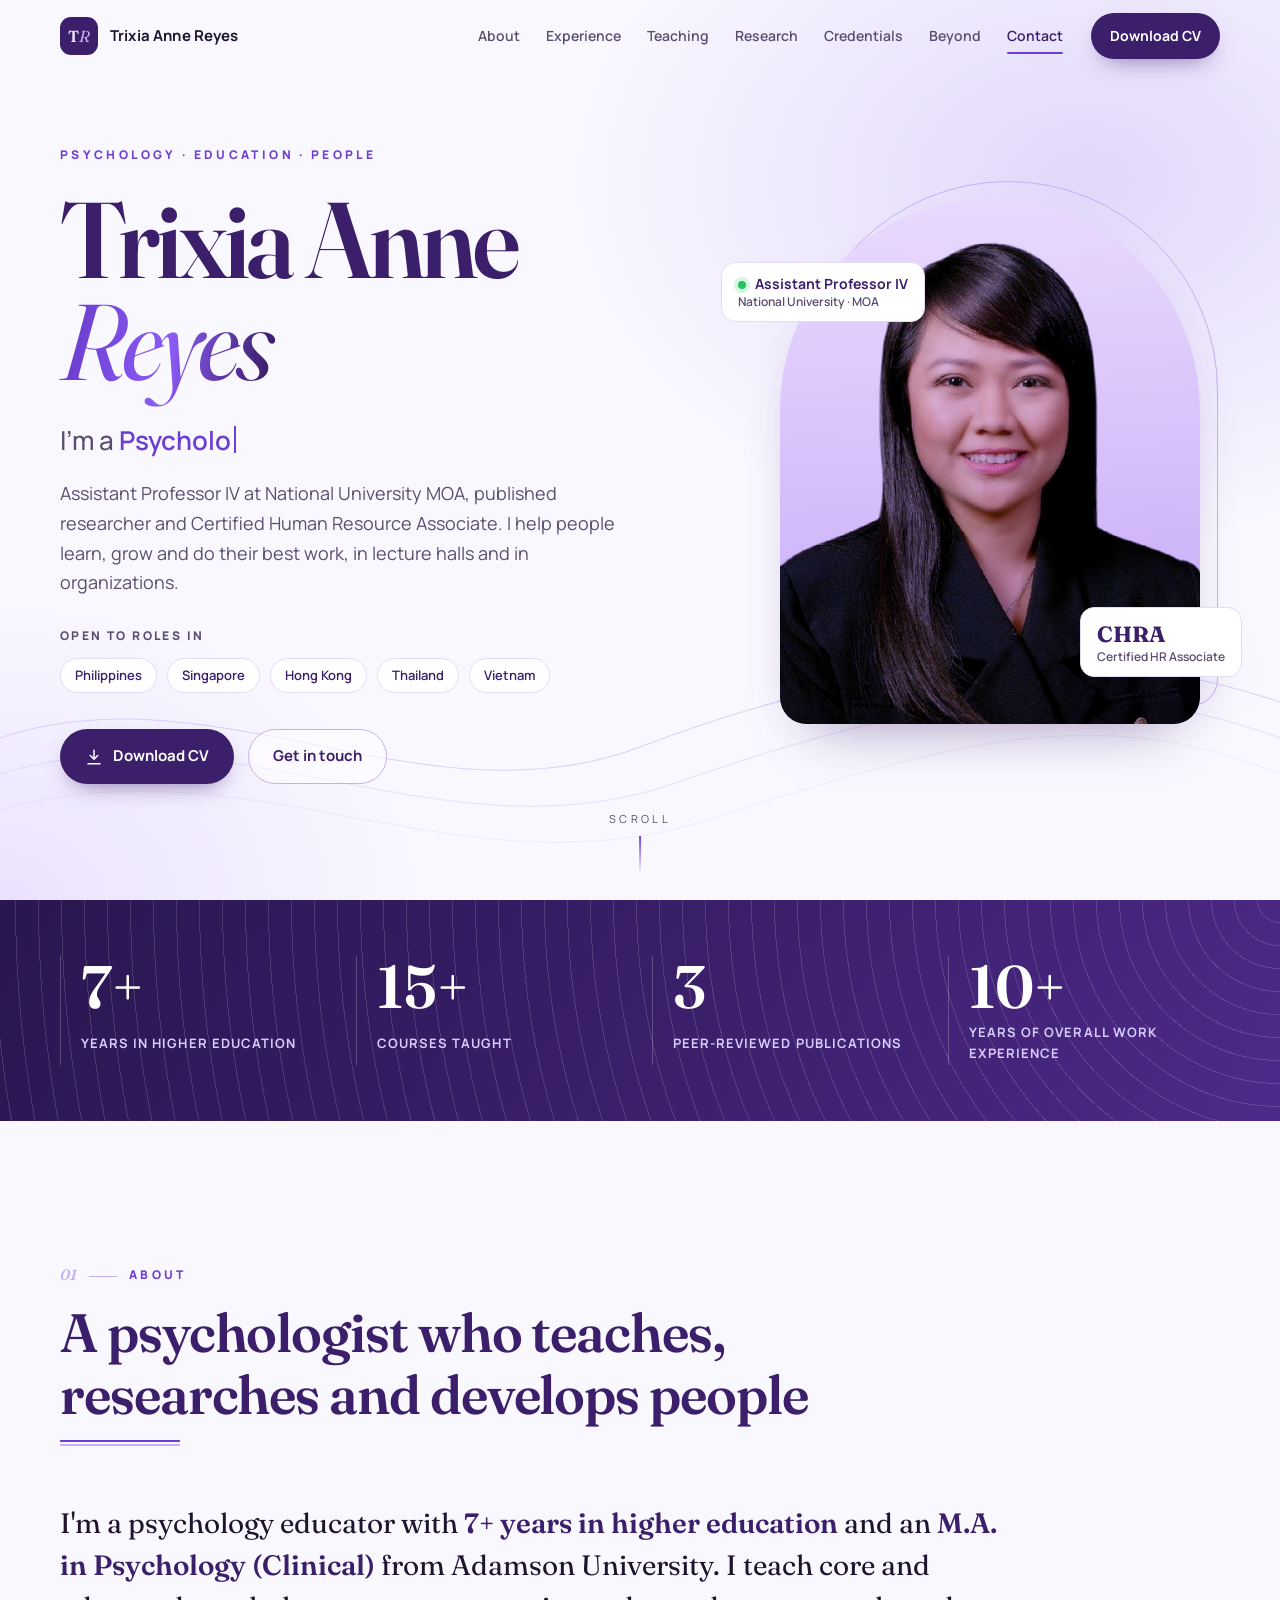
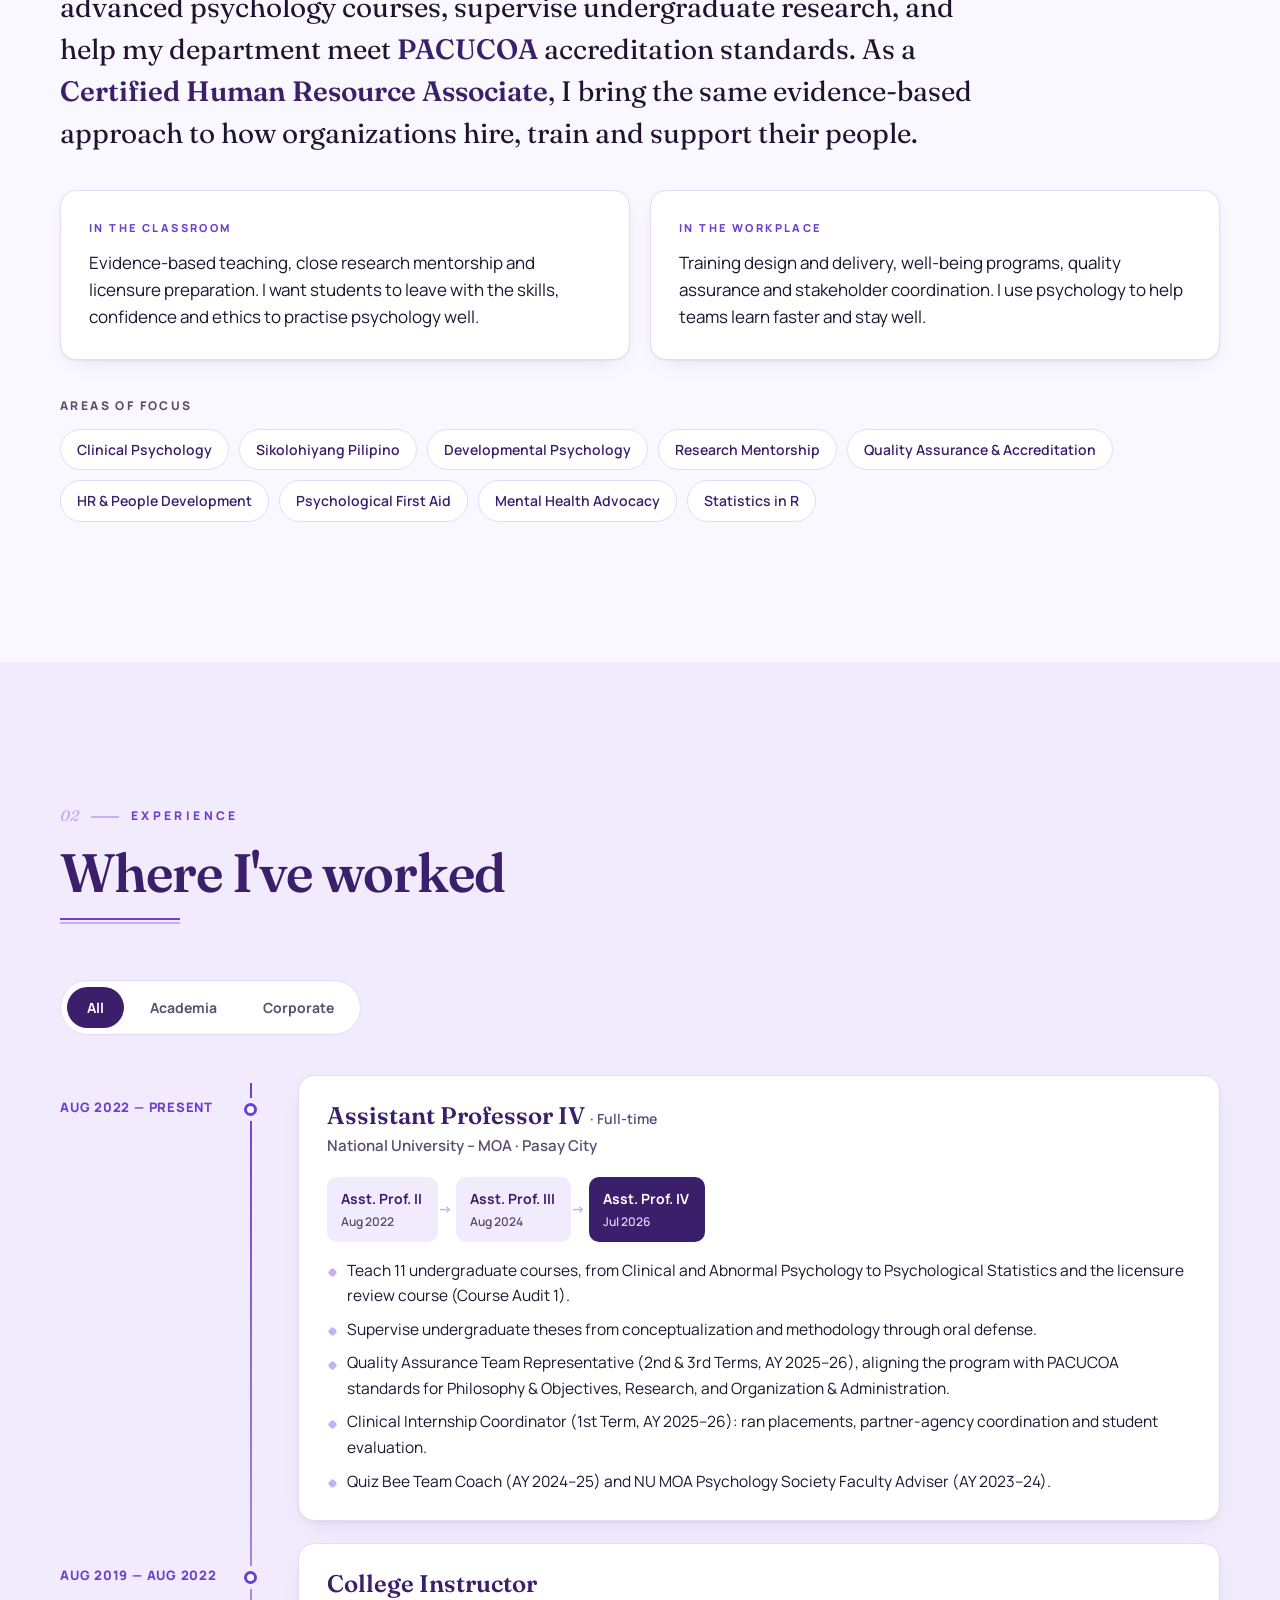
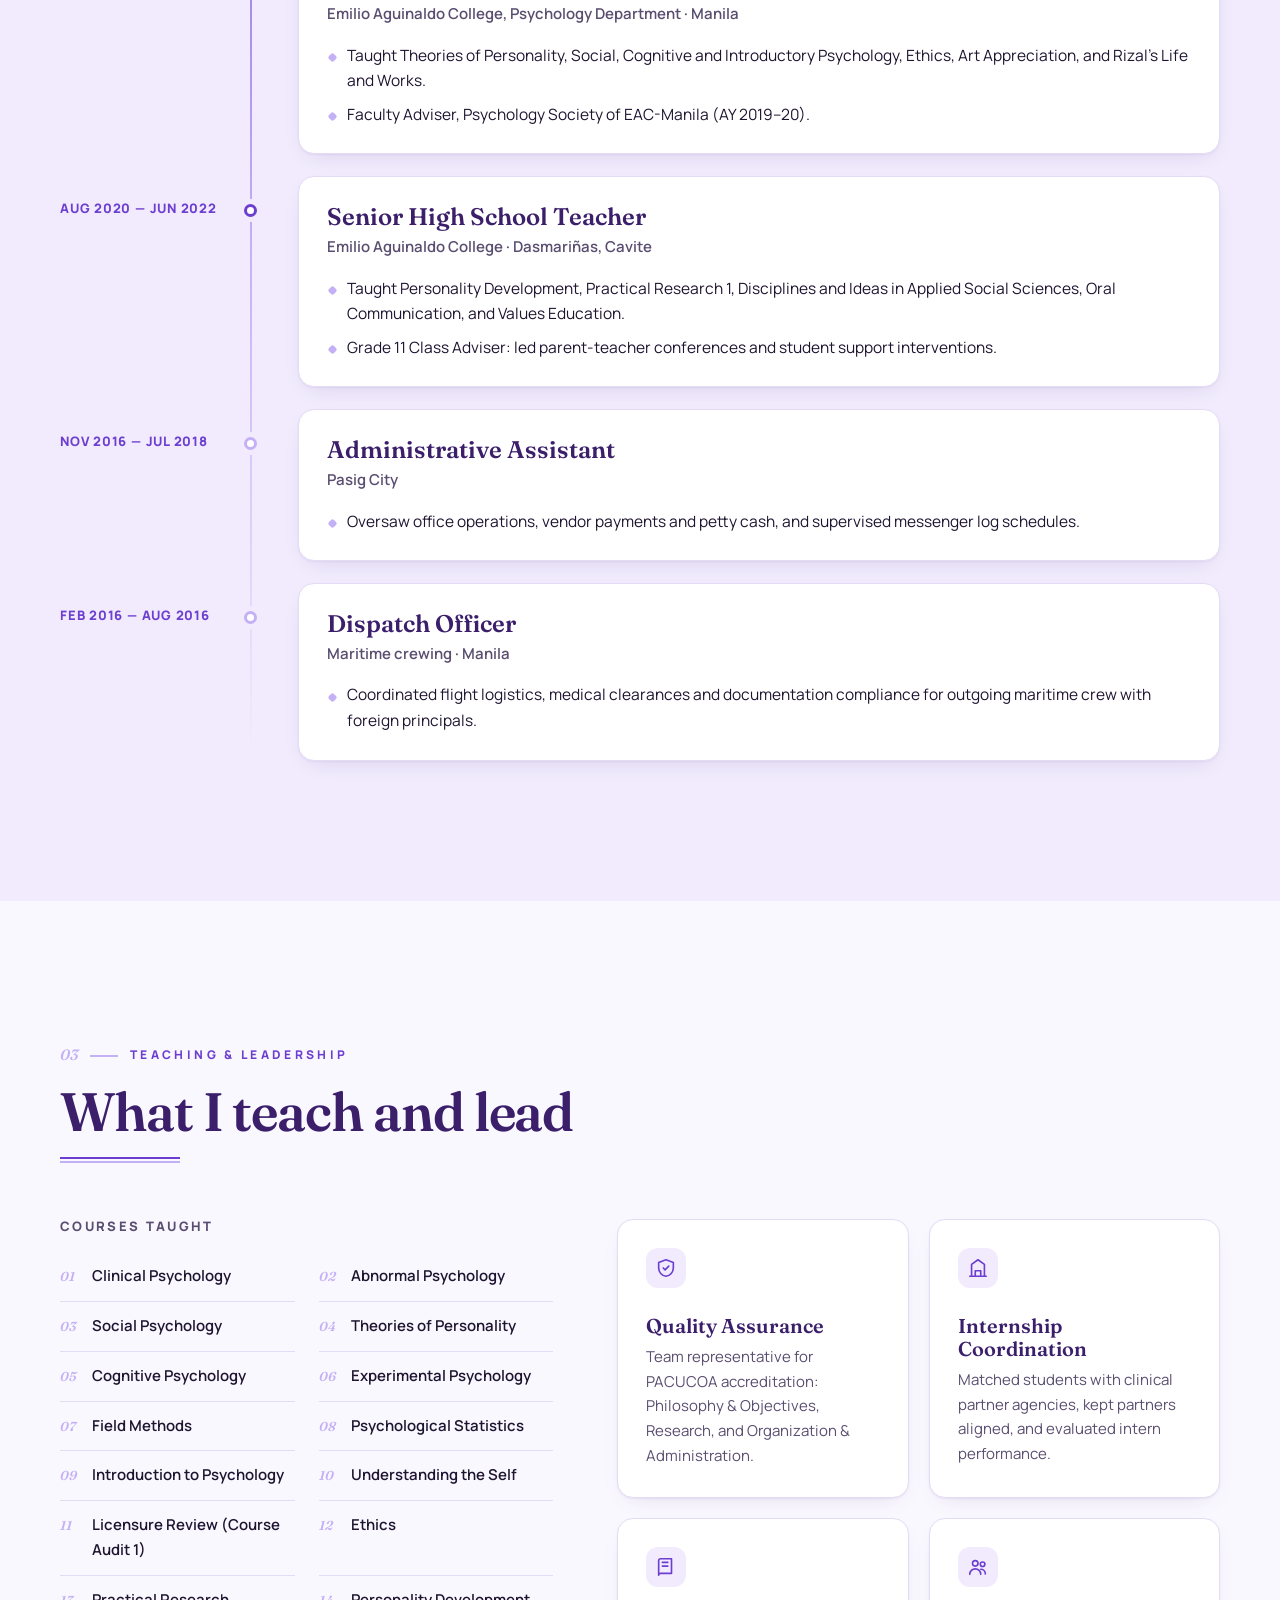
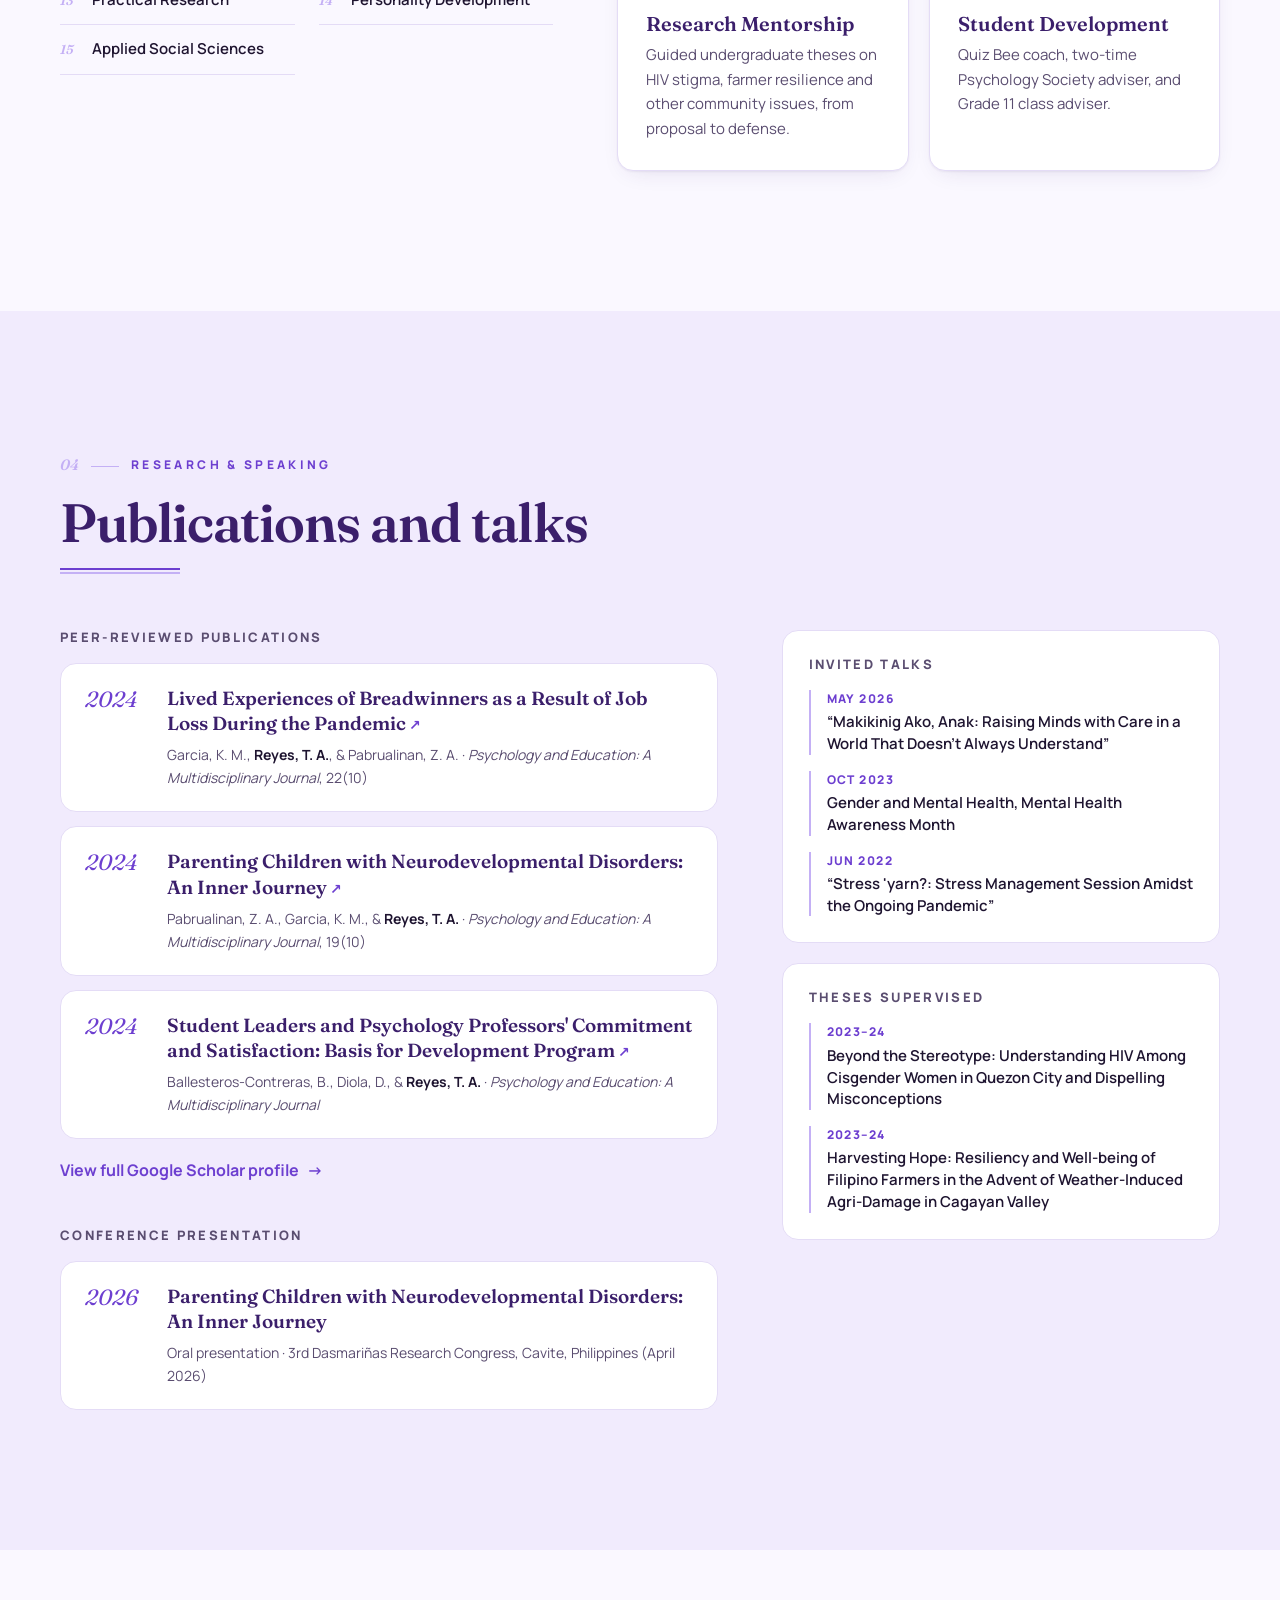
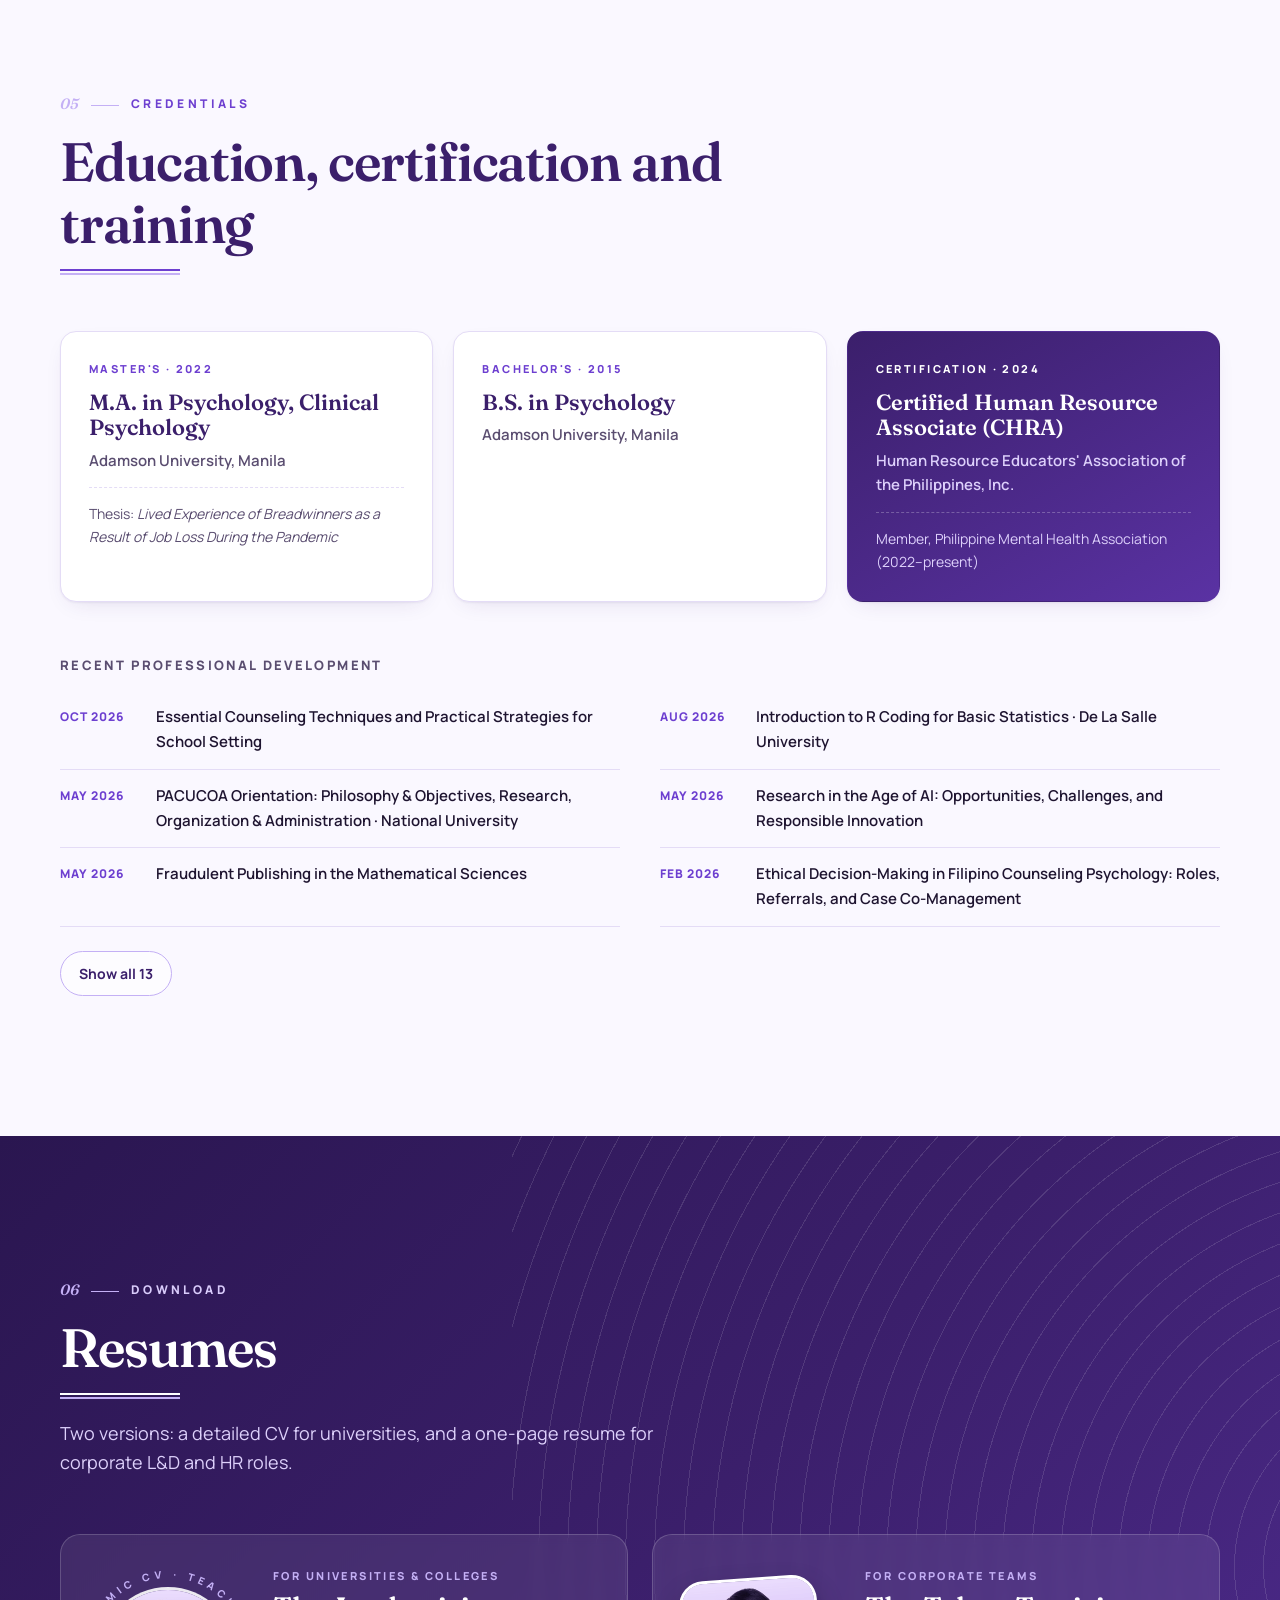
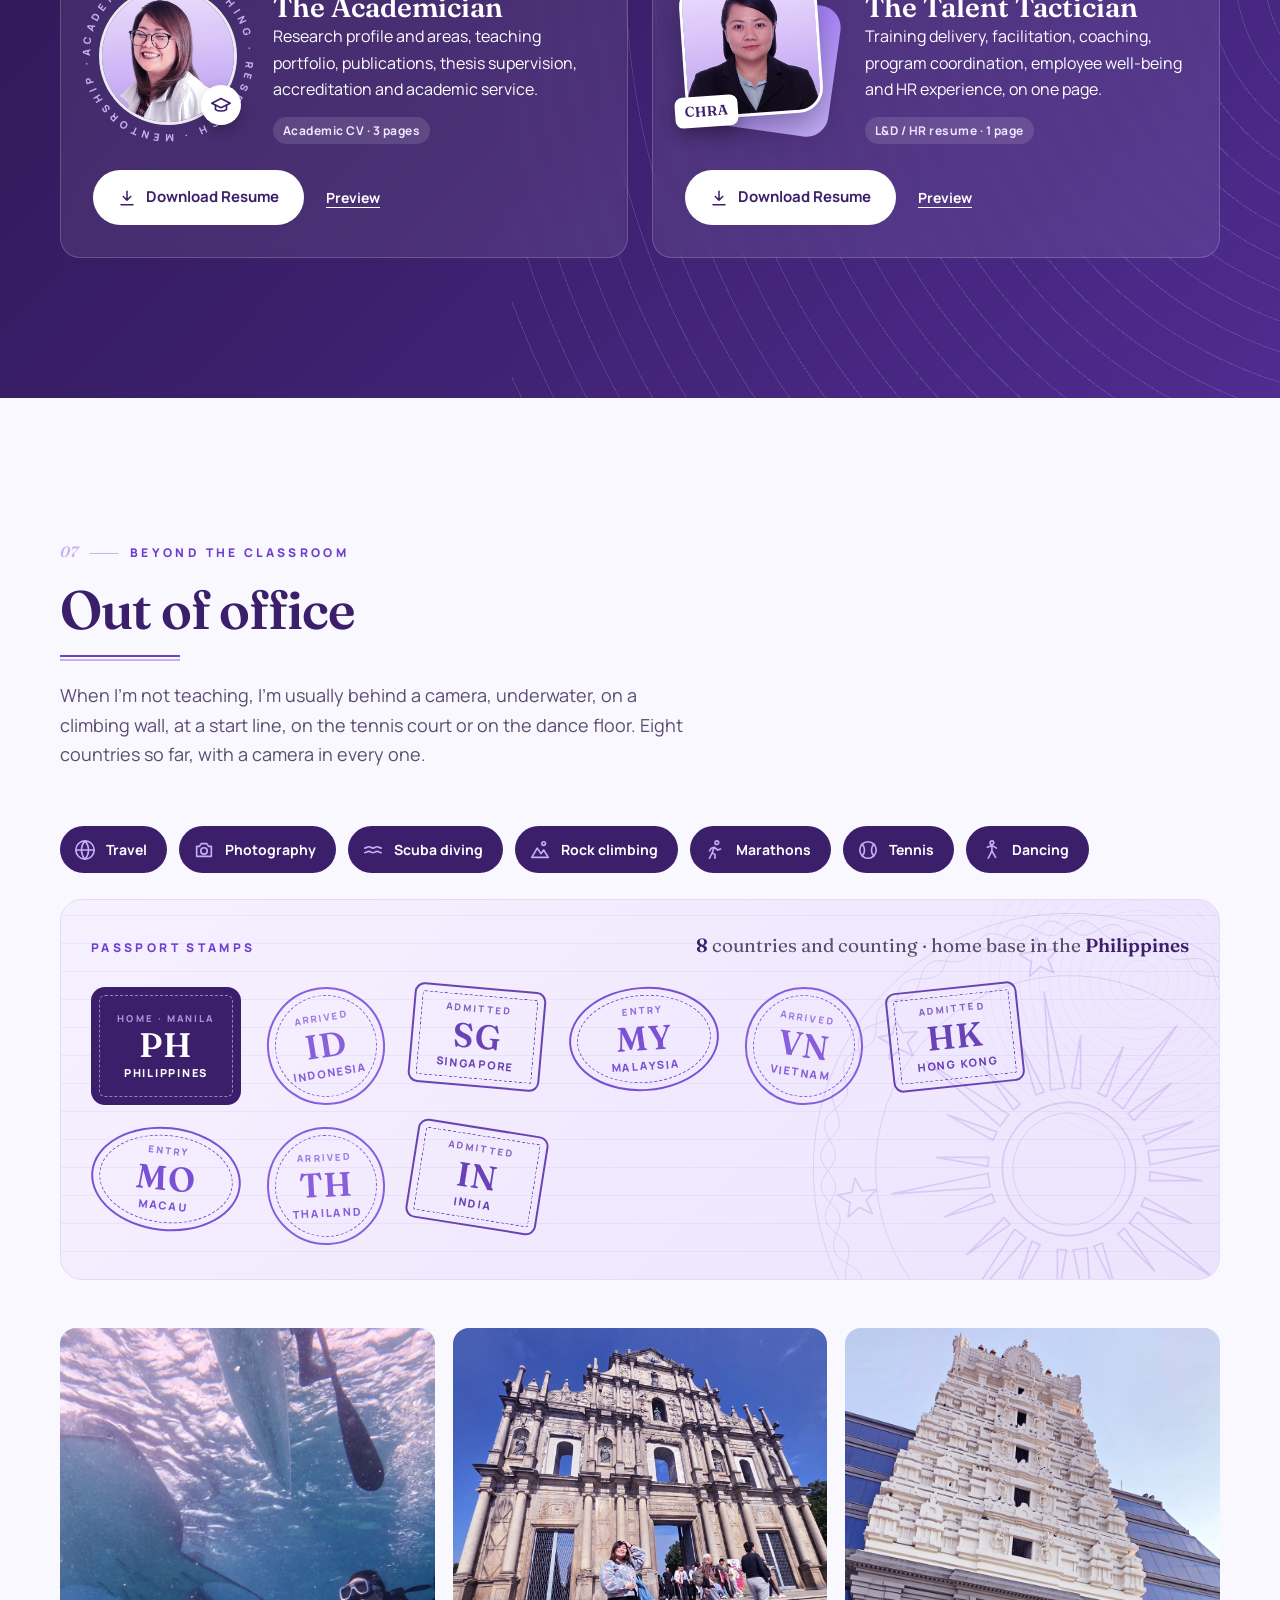
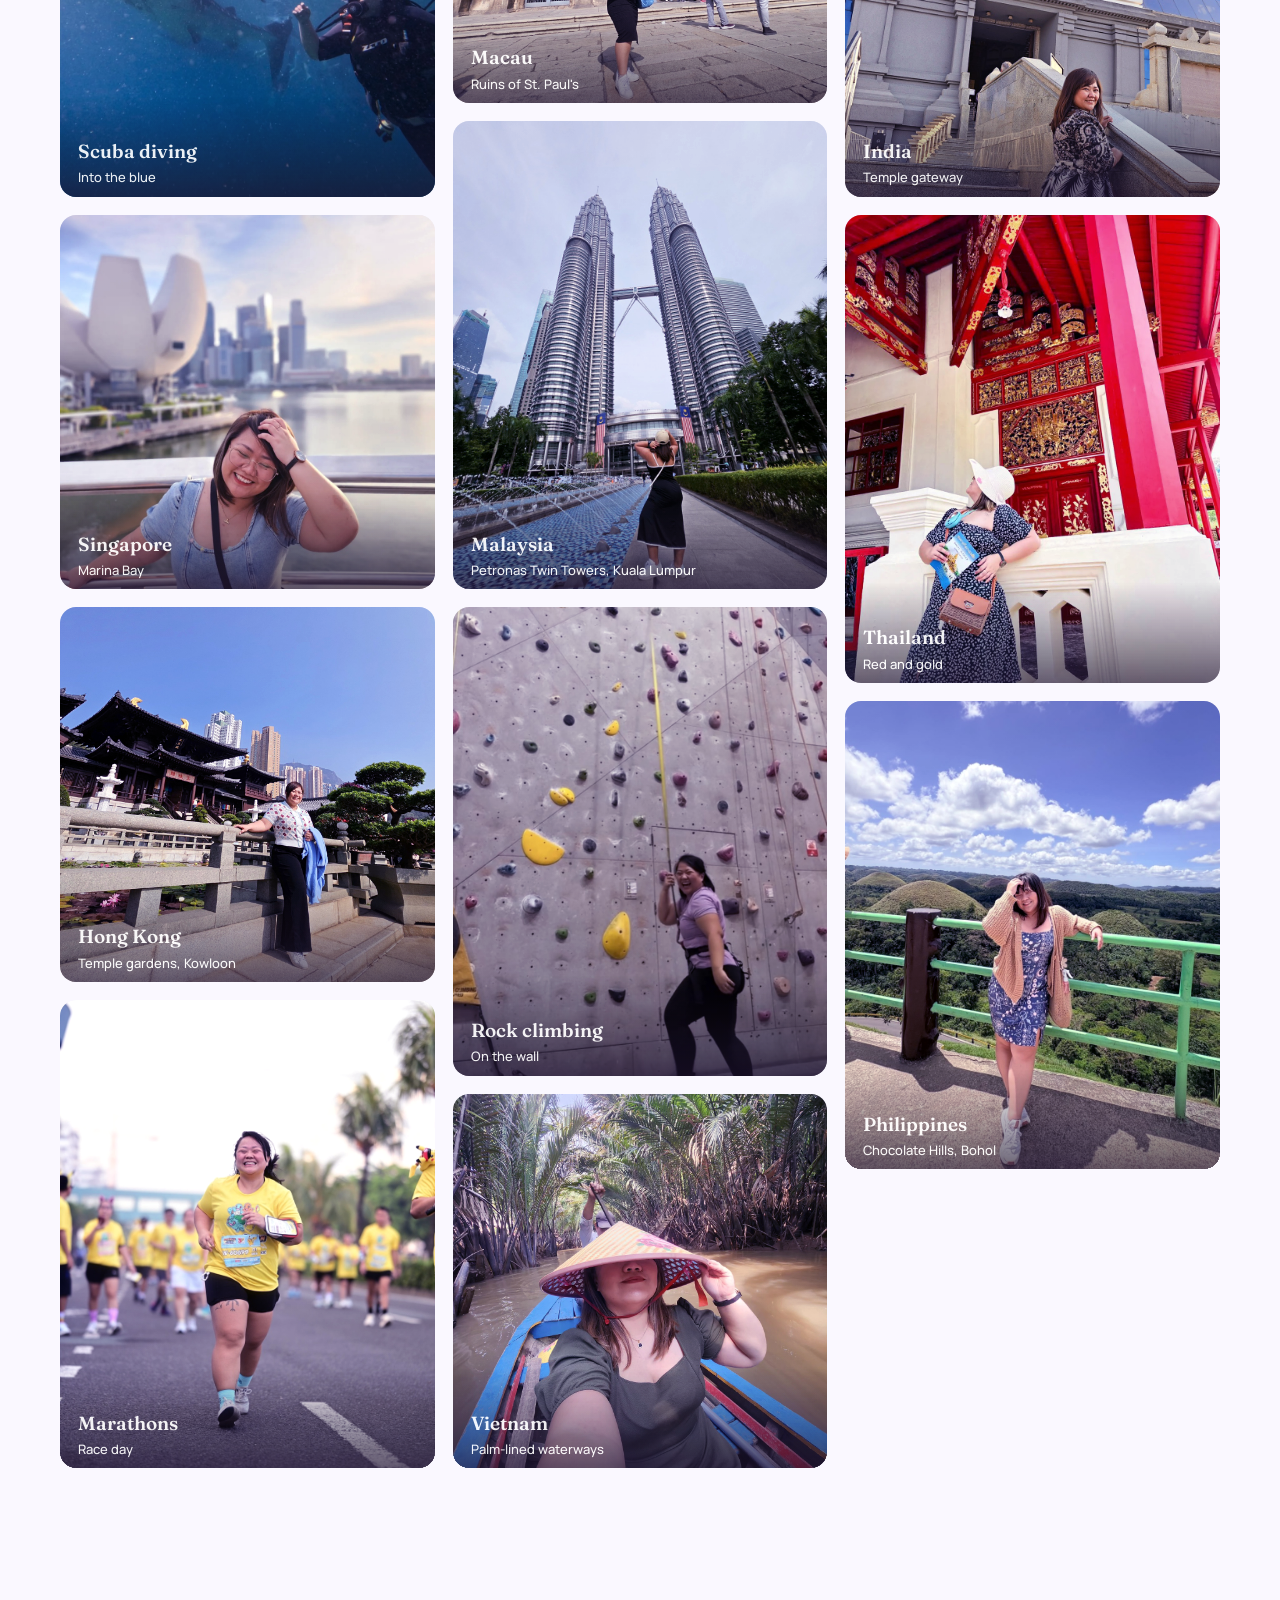
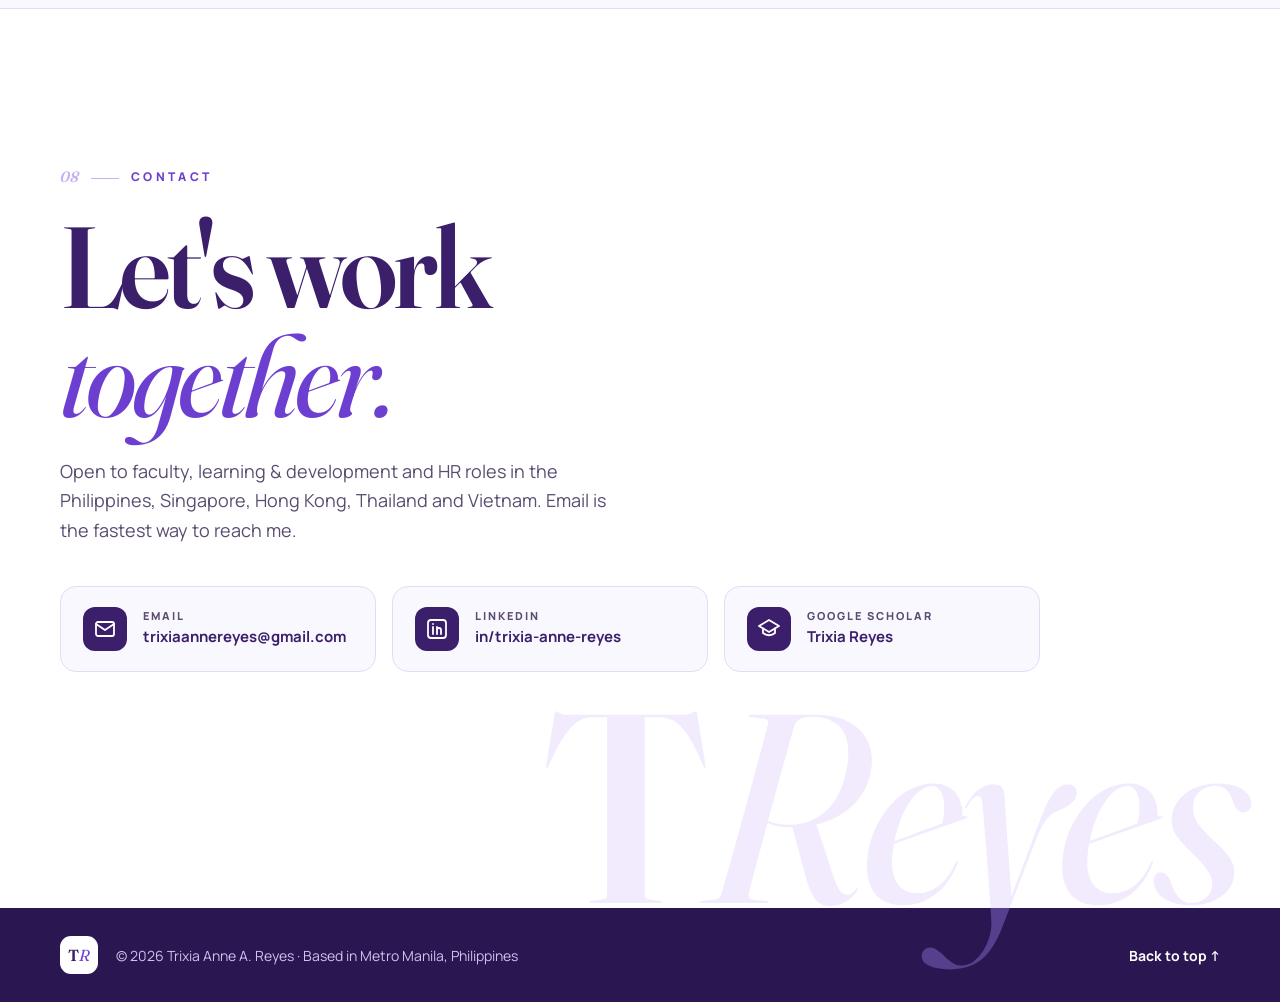
==== commit 5b3aeecd: "Remove Lyceum part-time role from site and resumes" ====
--- a/index.html
+++ b/index.html
@@ -211,17 +211,6 @@
           </li>
 
           <li class="tl reveal" data-type="academe">
-            <div class="tl__date">Feb 2024 — Jun 2024</div>
-            <div class="tl__card">
-              <h3 class="tl__role">Part-Time Faculty</h3>
-              <p class="tl__org">Lyceum of the Philippines University · Intramuros, Manila</p>
-              <ul class="tl__list">
-                <li>Taught the general education courses Understanding the Self and Ethics in the College of Arts and Sciences.</li>
-              </ul>
-            </div>
-          </li>
-
-          <li class="tl reveal" data-type="academe">
             <div class="tl__date">Aug 2019 — Aug 2022</div>
             <div class="tl__card">
               <h3 class="tl__role">College Instructor</h3>
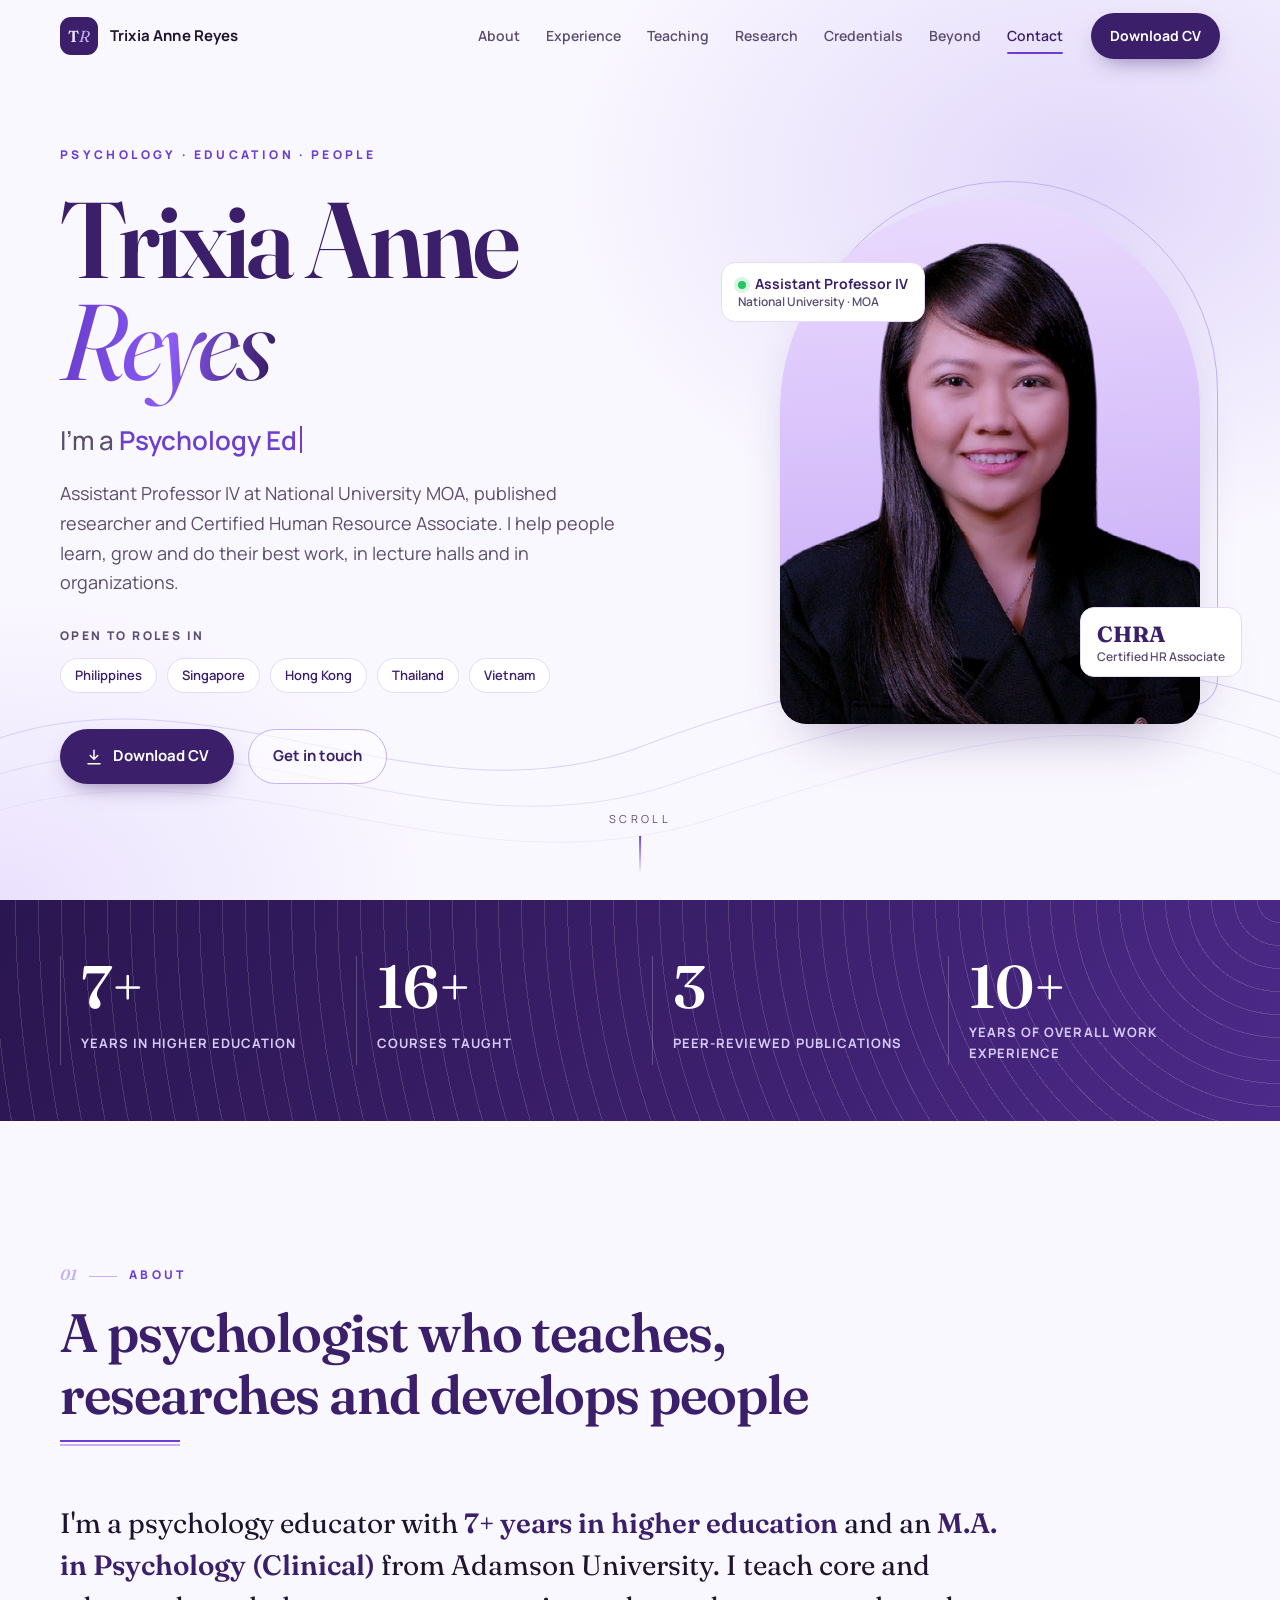
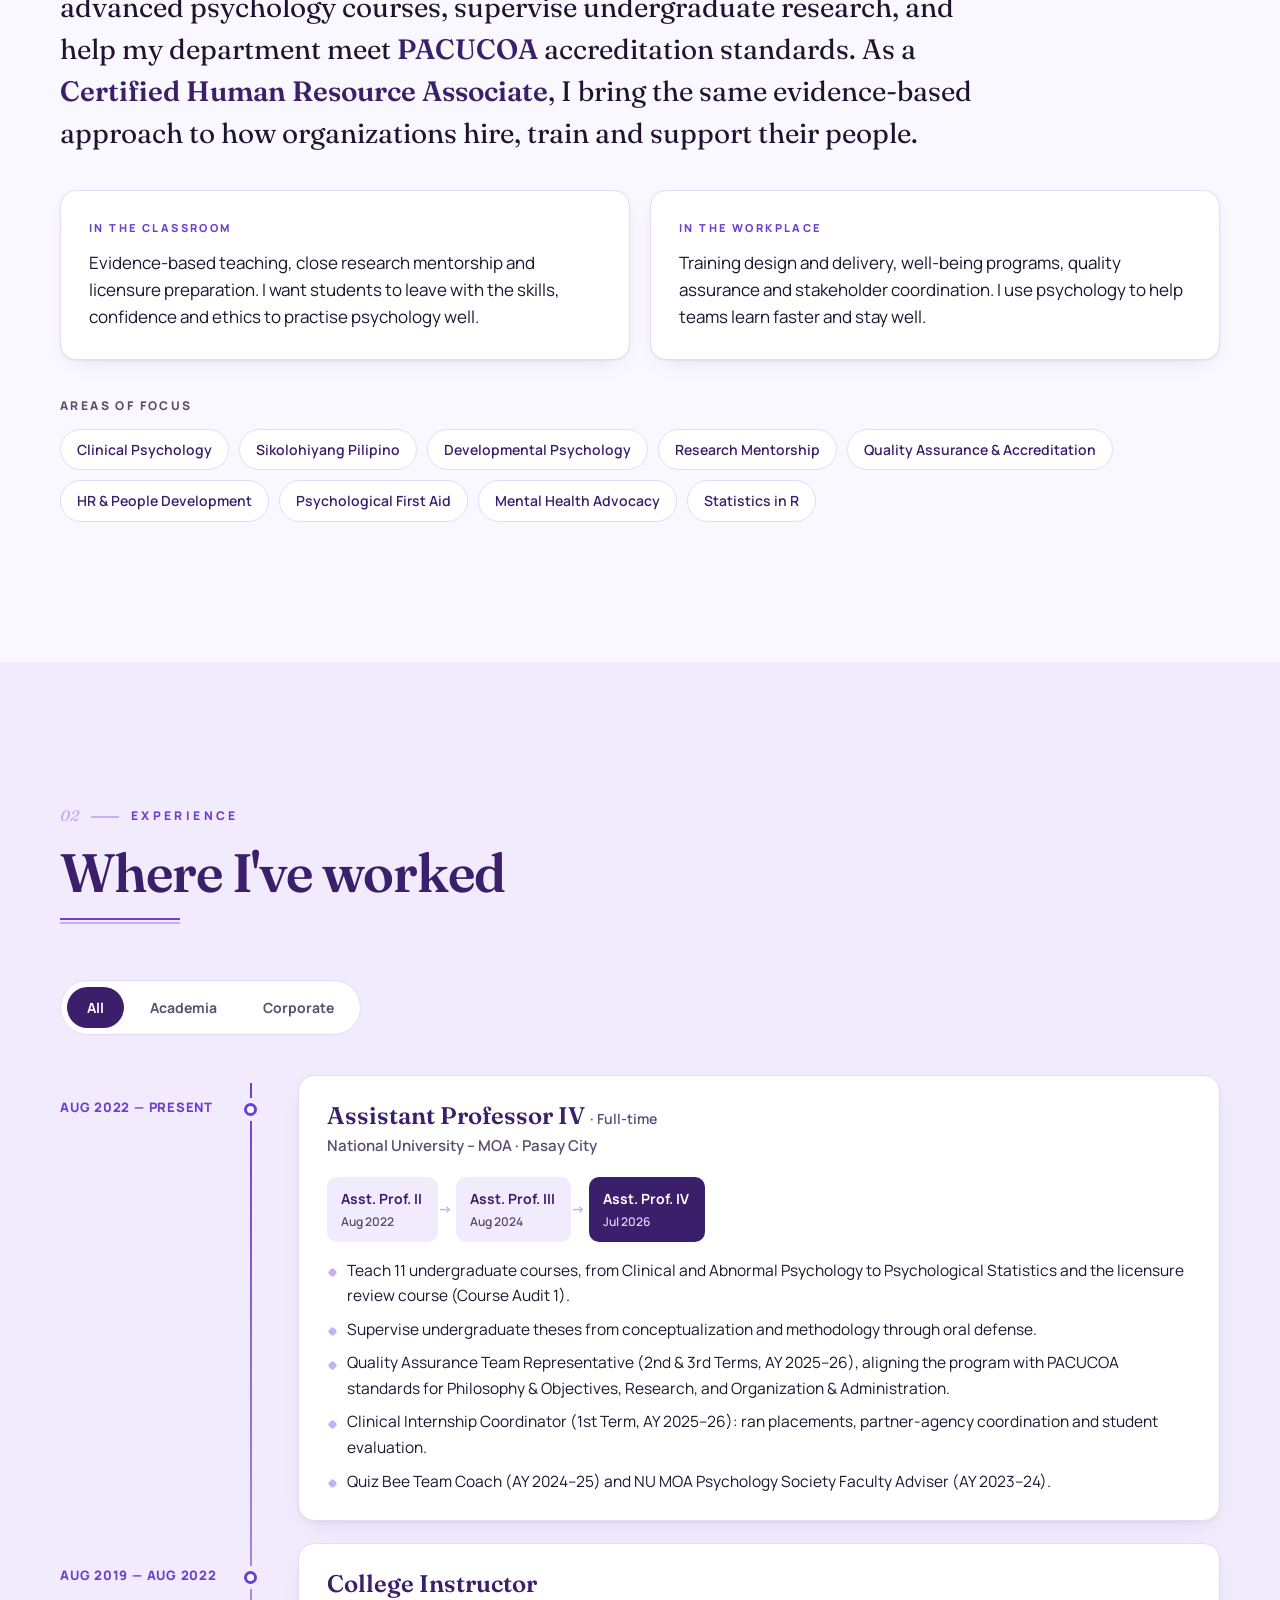
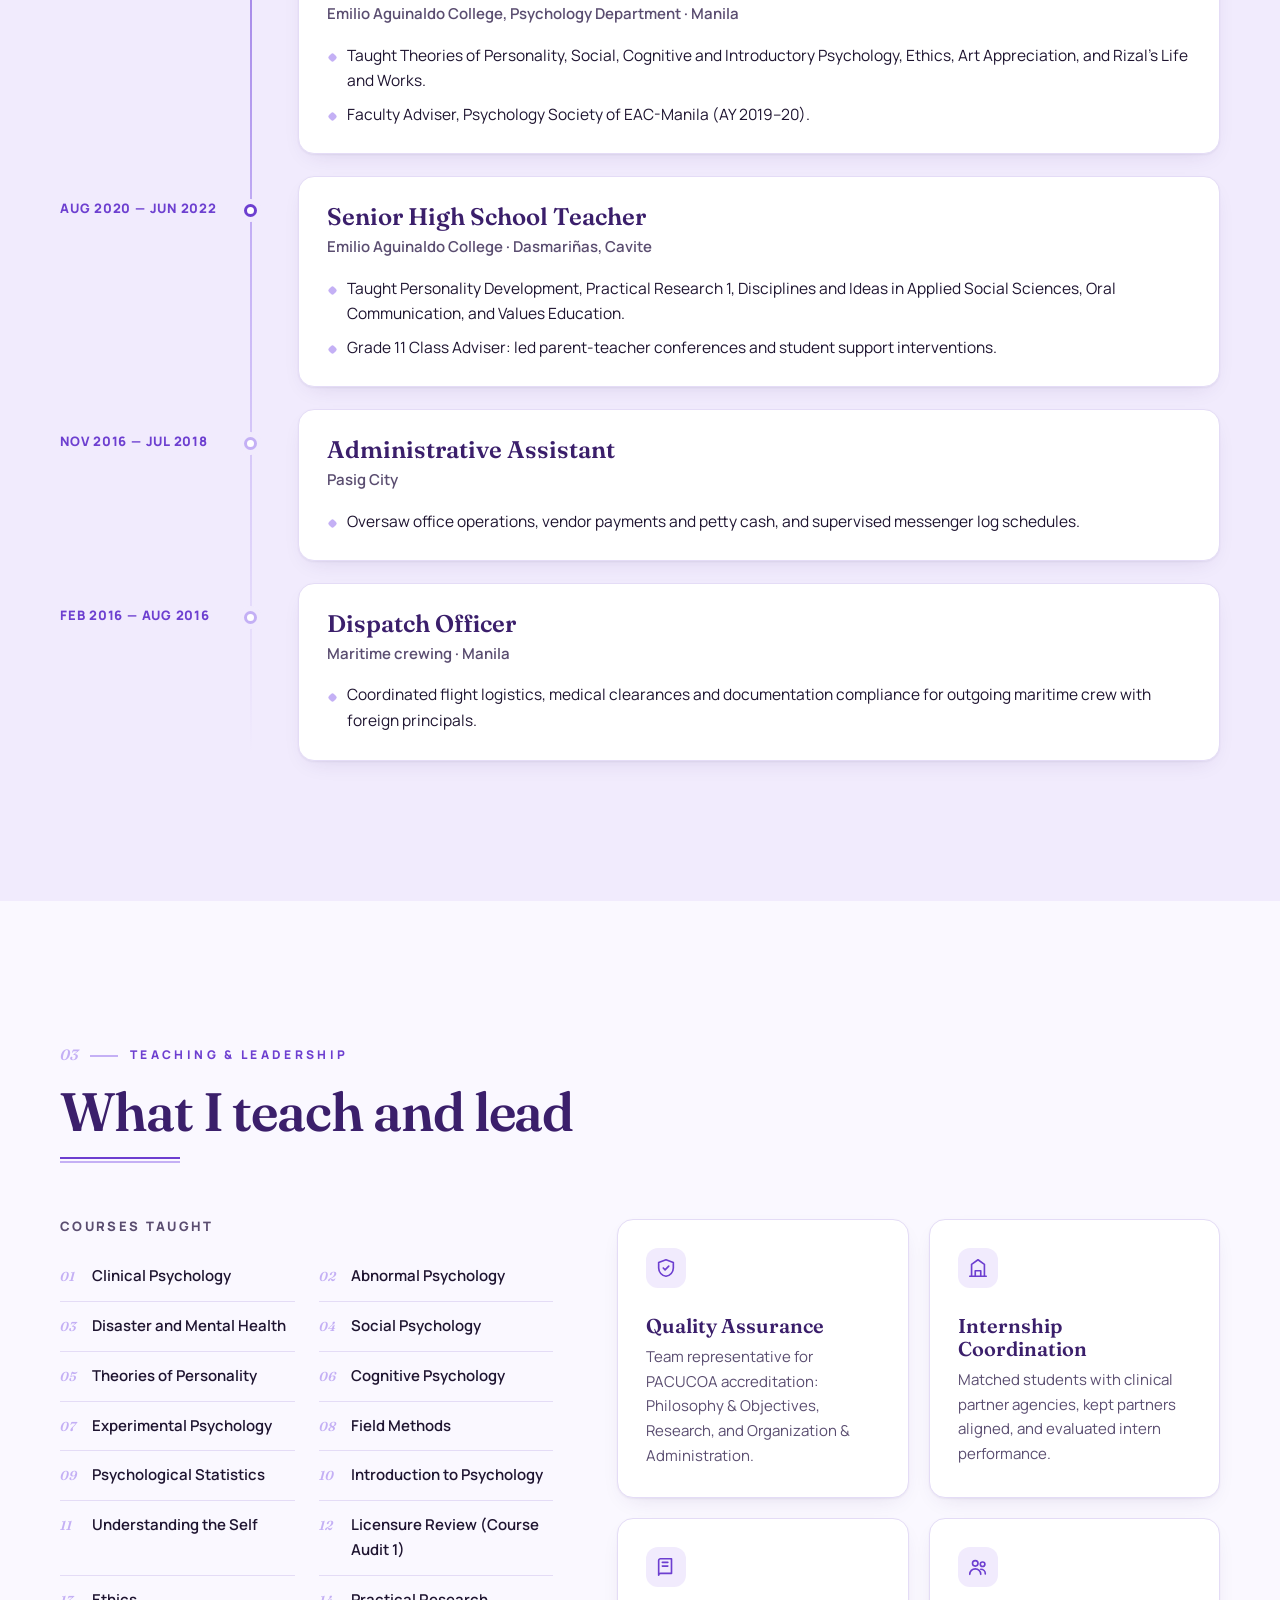
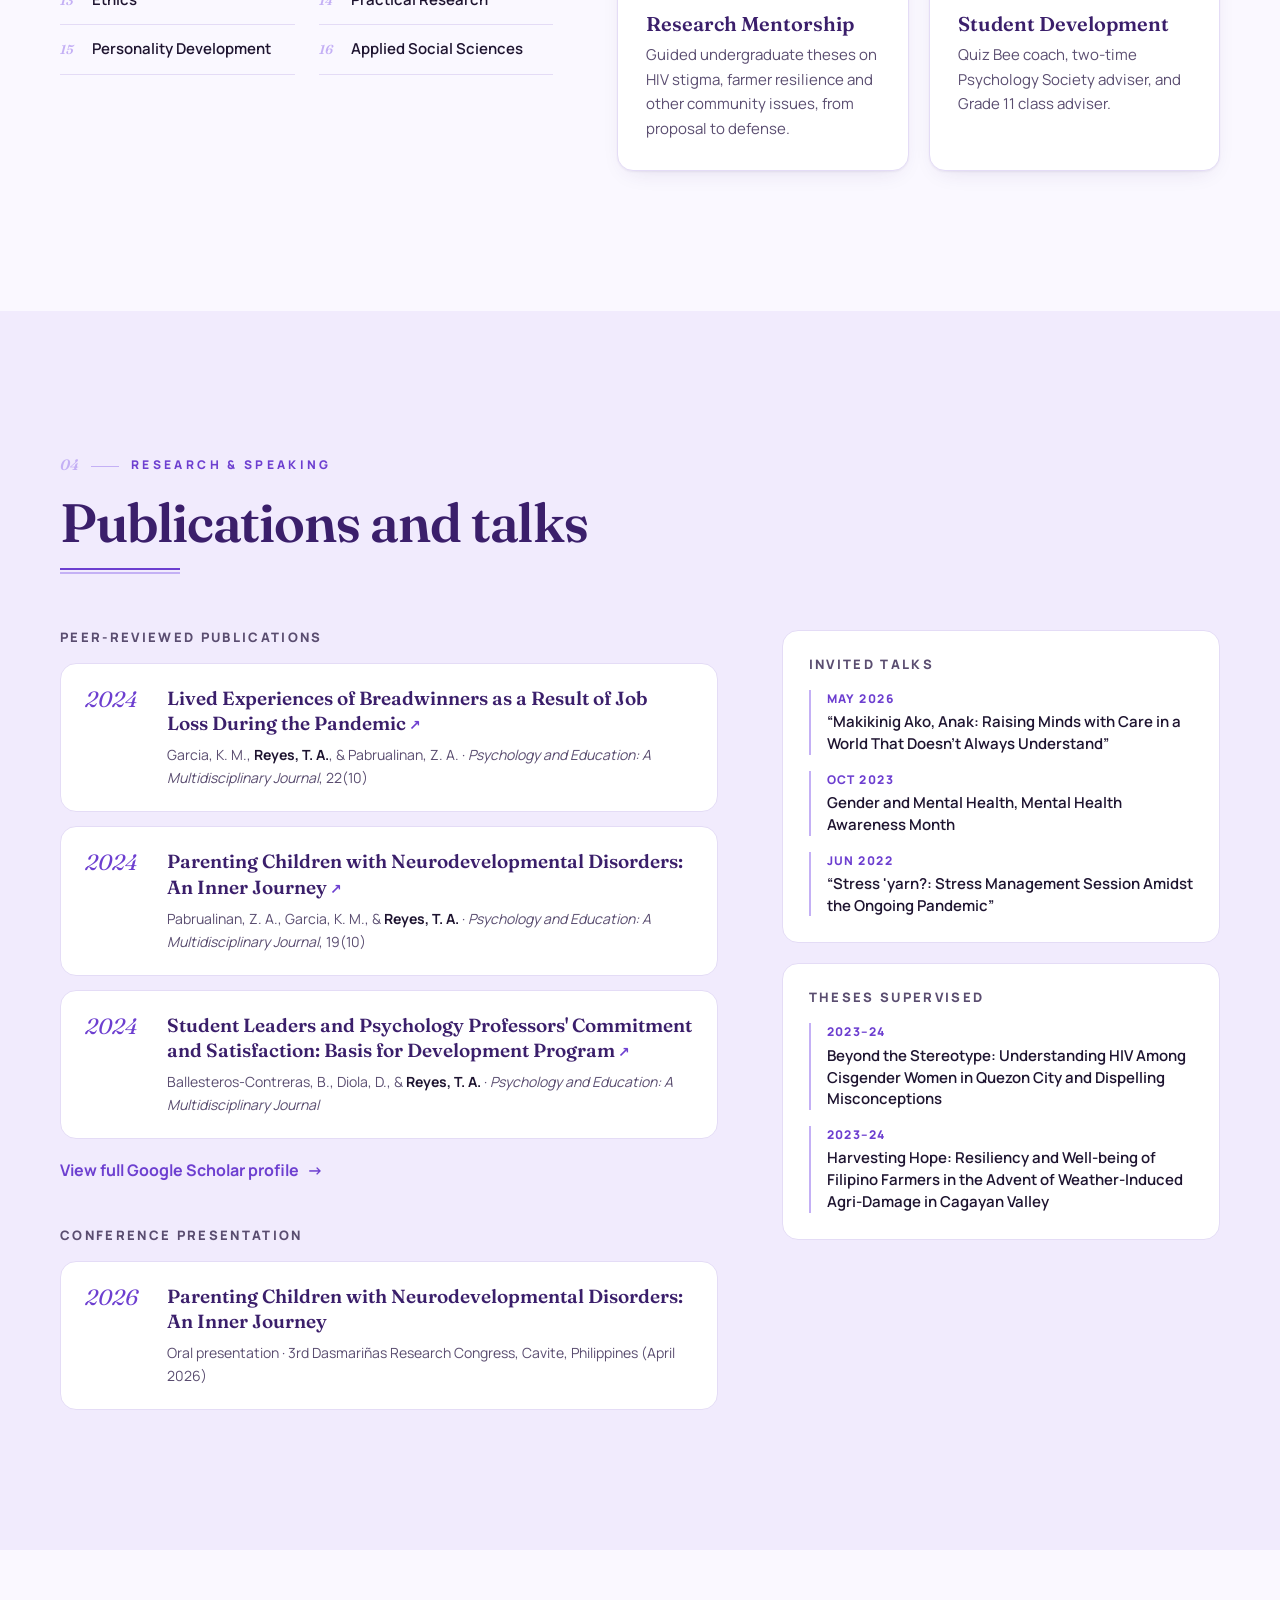
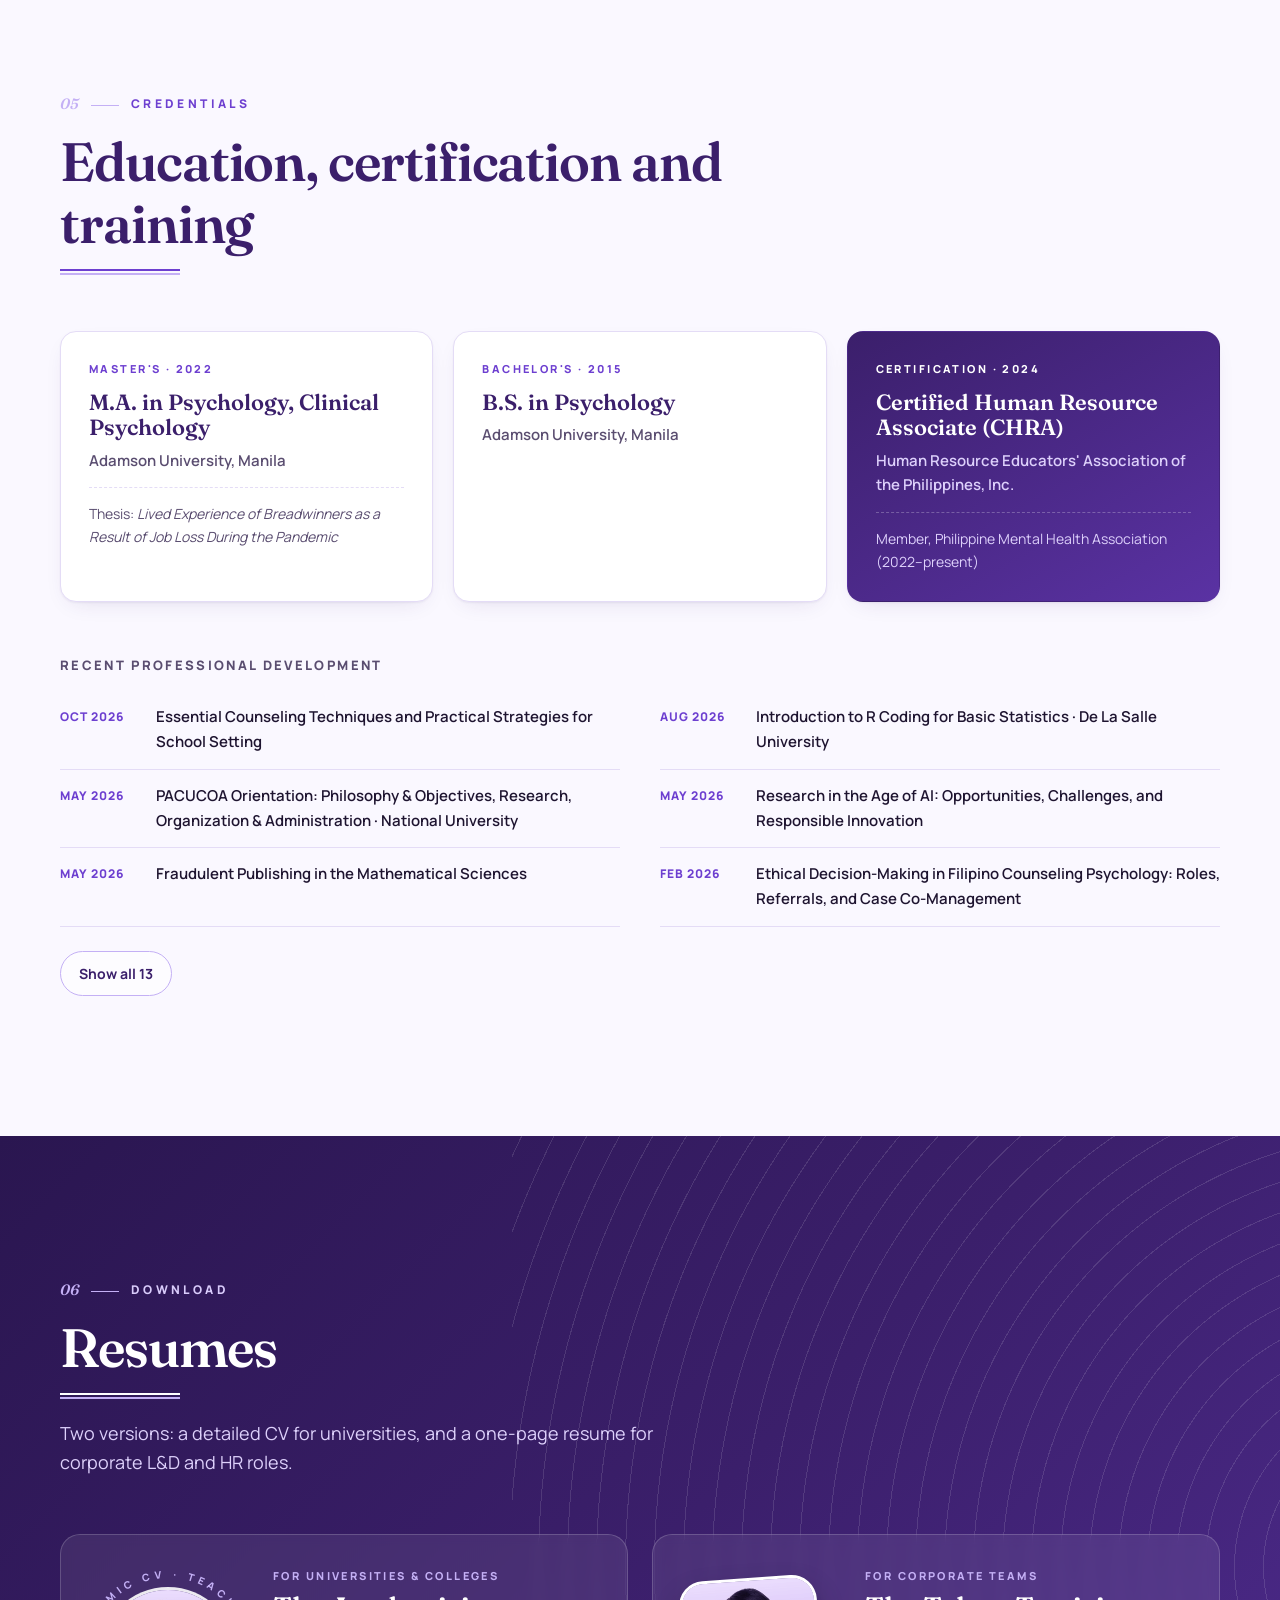
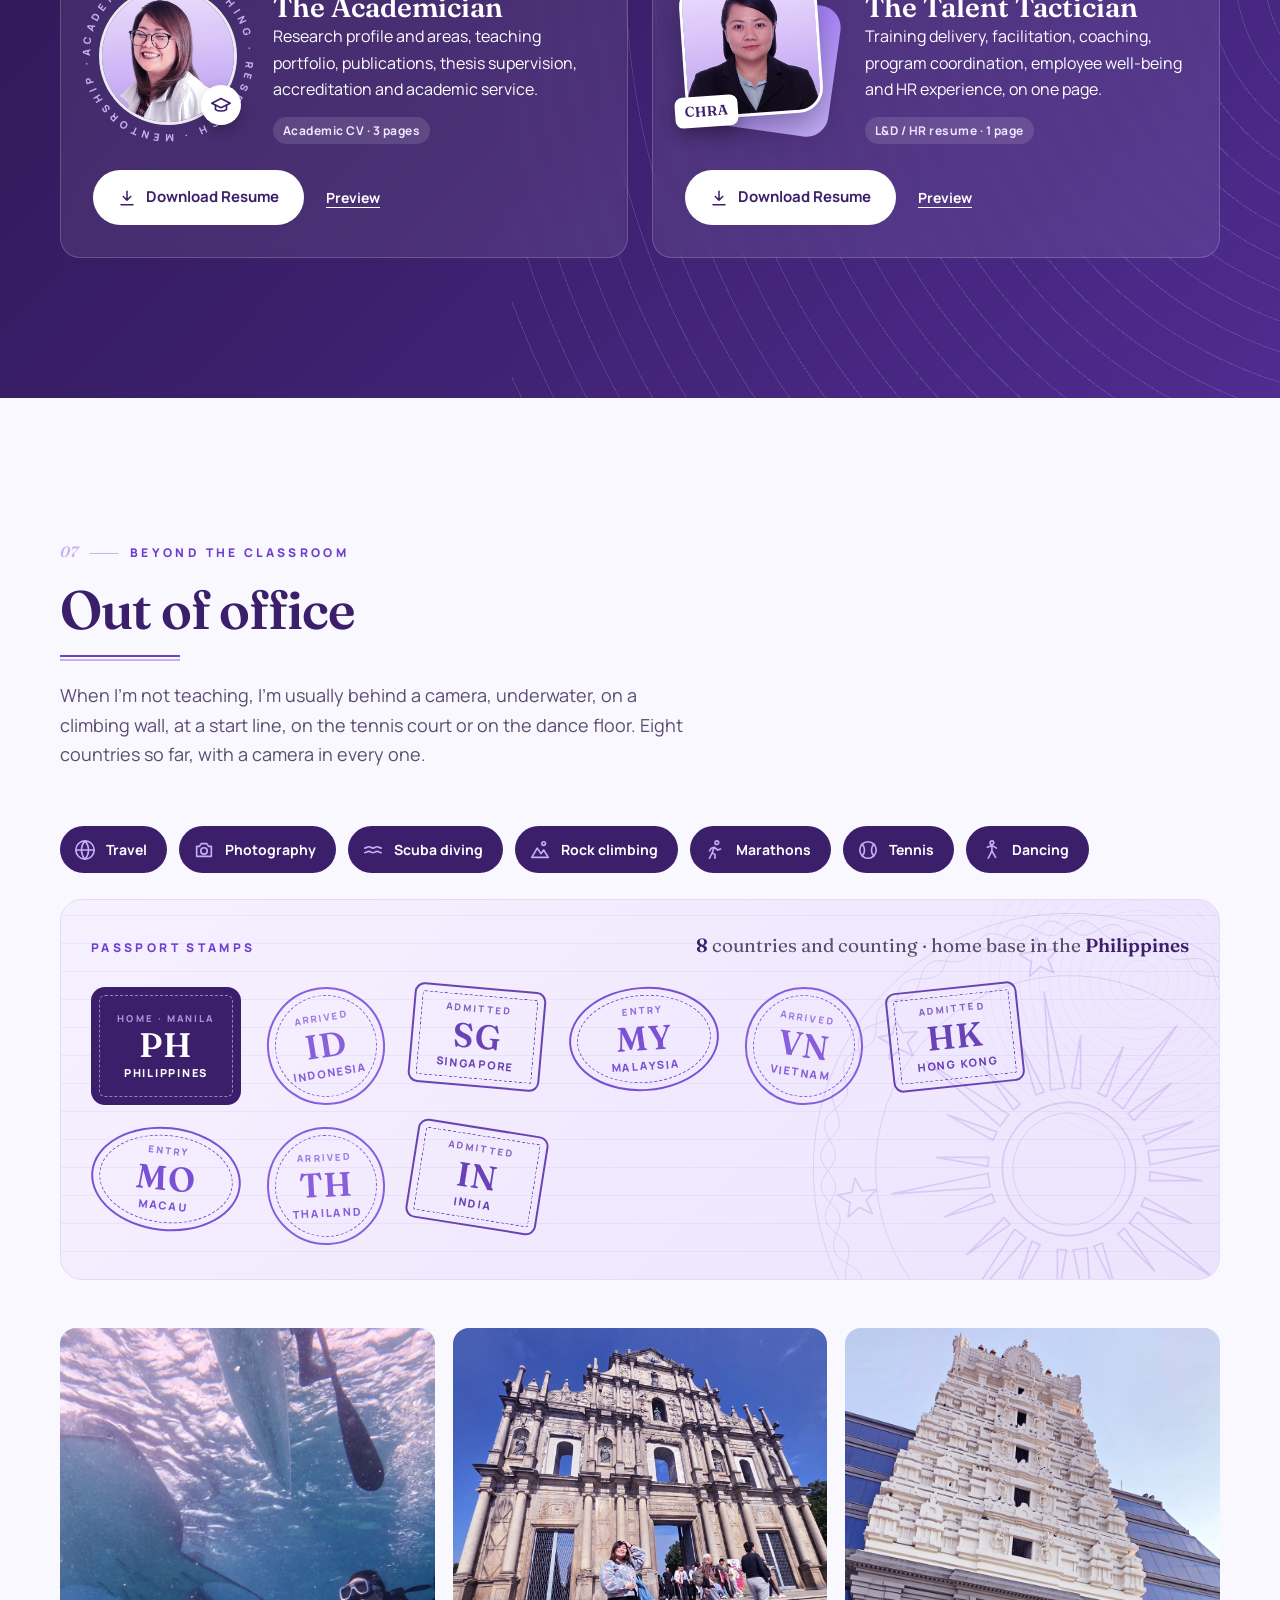
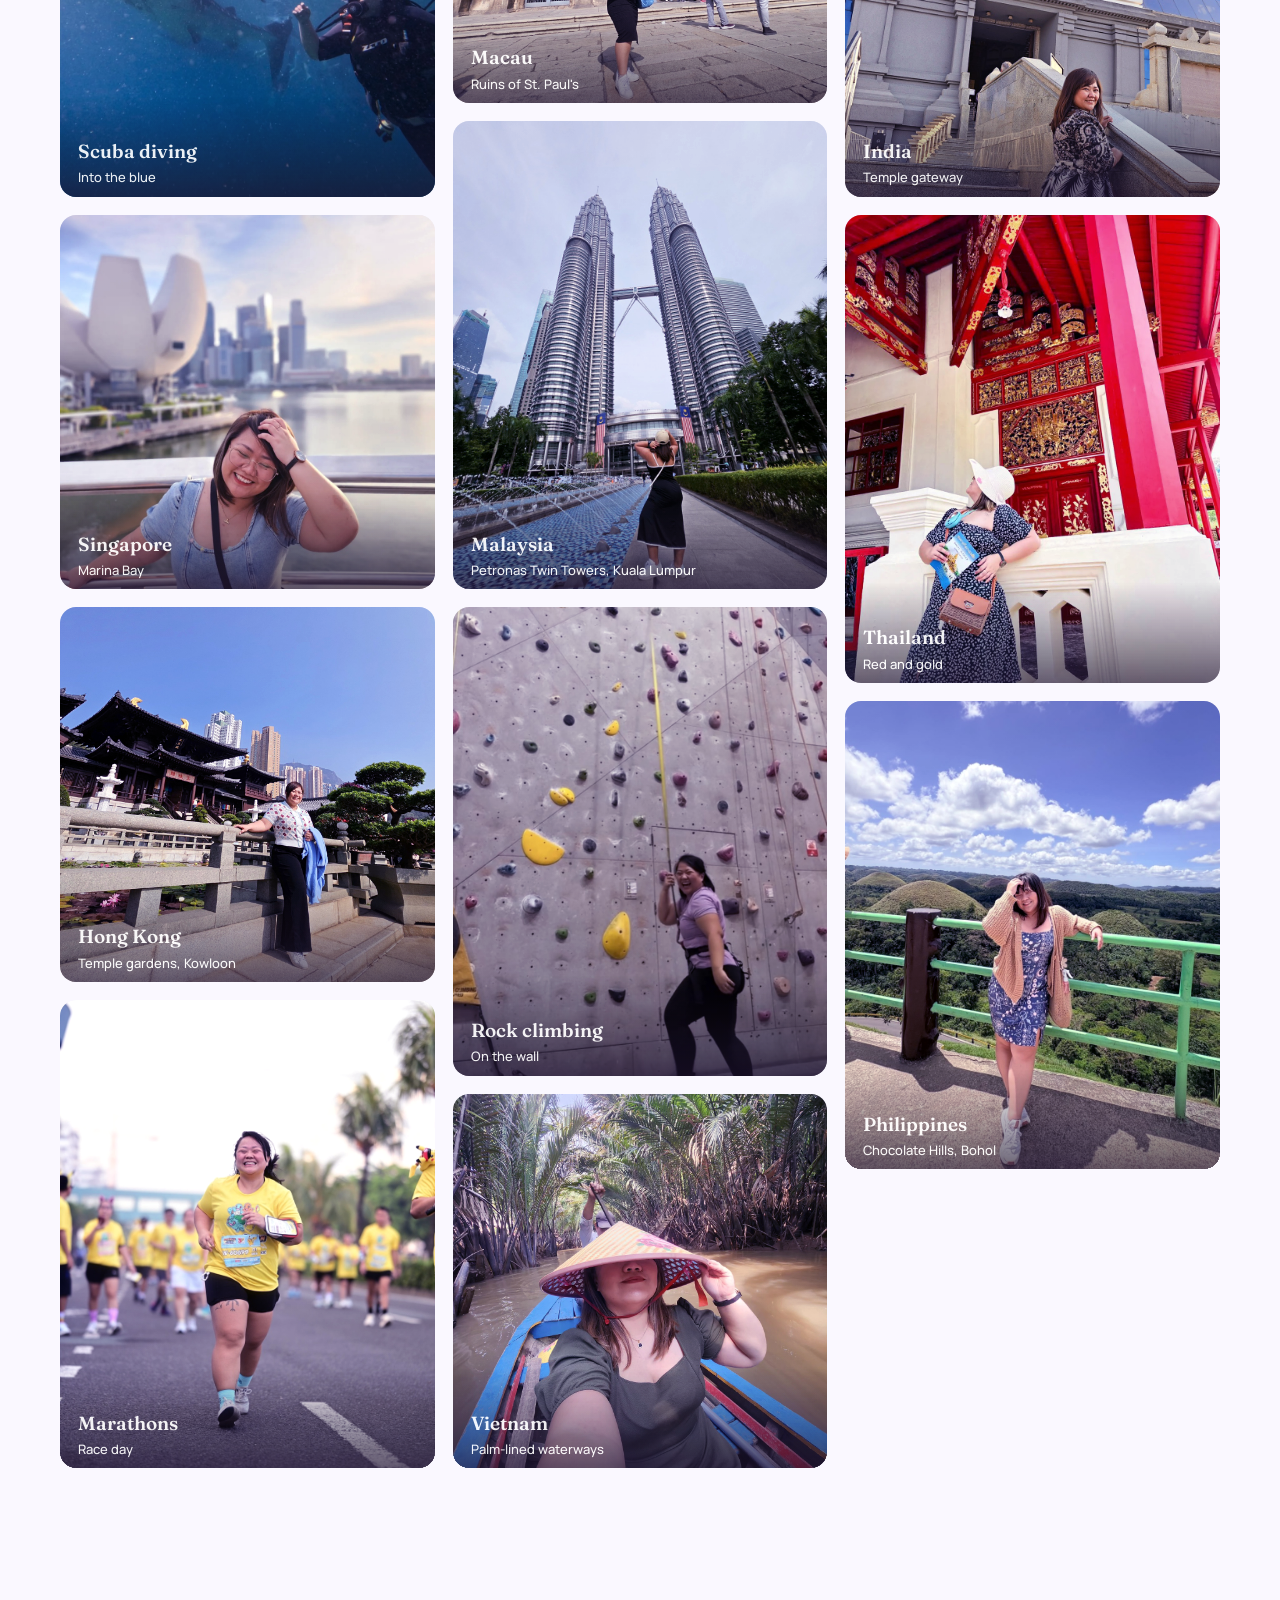
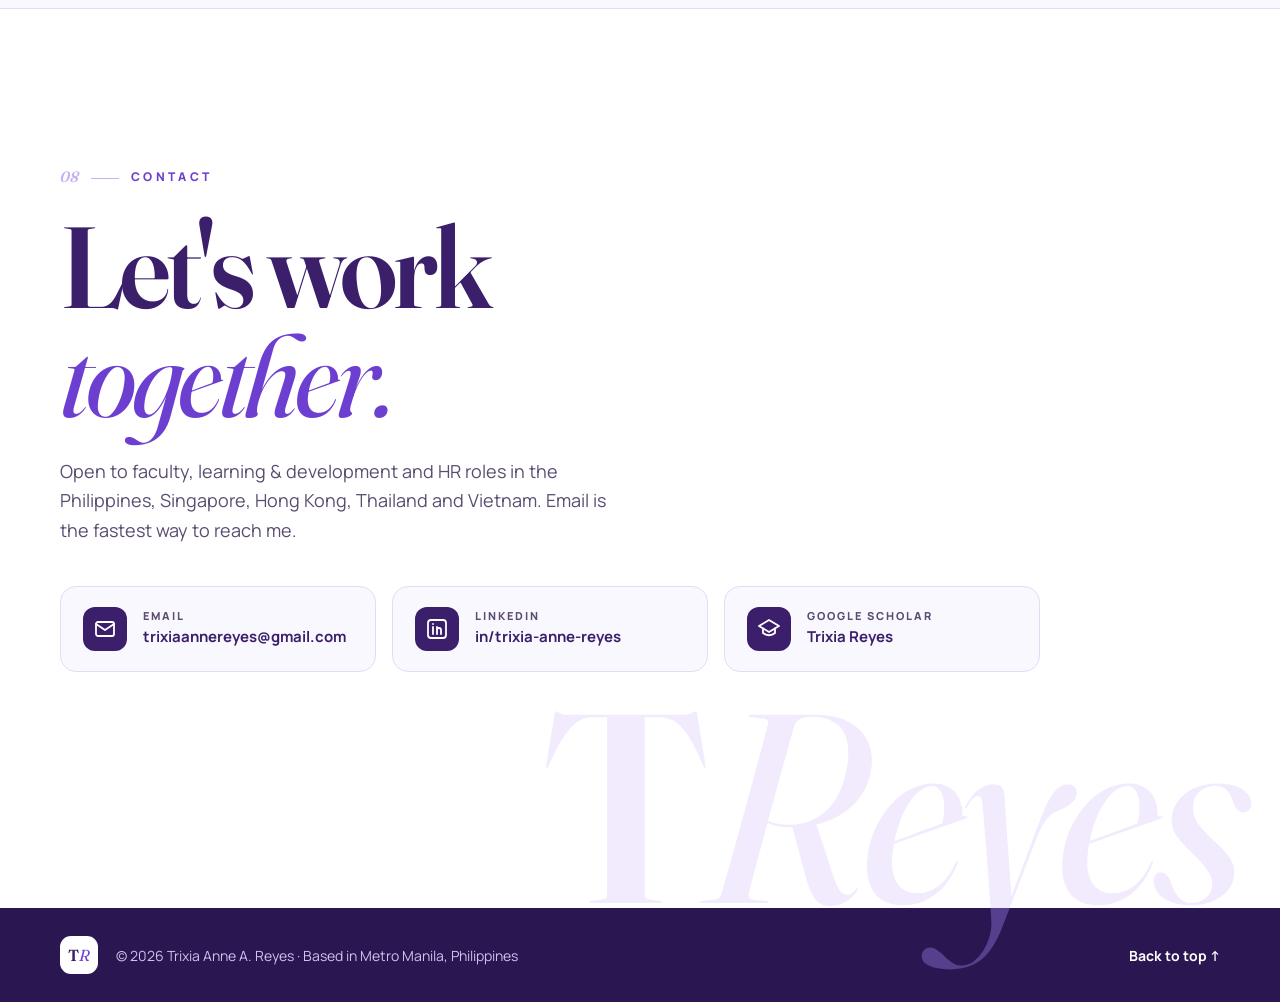
==== commit 6c393f5e: "Add Disaster and Mental Health course; courses stat 16+" ====
--- a/index.html
+++ b/index.html
@@ -127,7 +127,7 @@
     <section class="stats" aria-label="At a glance">
       <div class="container stats__grid">
         <div class="stat reveal"><span class="stat__num" data-count="7" data-suffix="+">0</span><span class="stat__label">Years in higher education</span></div>
-        <div class="stat reveal"><span class="stat__num" data-count="15" data-suffix="+">0</span><span class="stat__label">Courses taught</span></div>
+        <div class="stat reveal"><span class="stat__num" data-count="16" data-suffix="+">0</span><span class="stat__label">Courses taught</span></div>
         <div class="stat reveal"><span class="stat__num" data-count="3">0</span><span class="stat__label">Peer-reviewed publications</span></div>
         <div class="stat reveal"><span class="stat__num" data-count="10" data-suffix="+">0</span><span class="stat__label">Years of overall work experience</span></div>
       </div>
@@ -273,6 +273,7 @@
             <ul class="courses">
               <li>Clinical Psychology</li>
               <li>Abnormal Psychology</li>
+              <li>Disaster and Mental Health</li>
               <li>Social Psychology</li>
               <li>Theories of Personality</li>
               <li>Cognitive Psychology</li>
